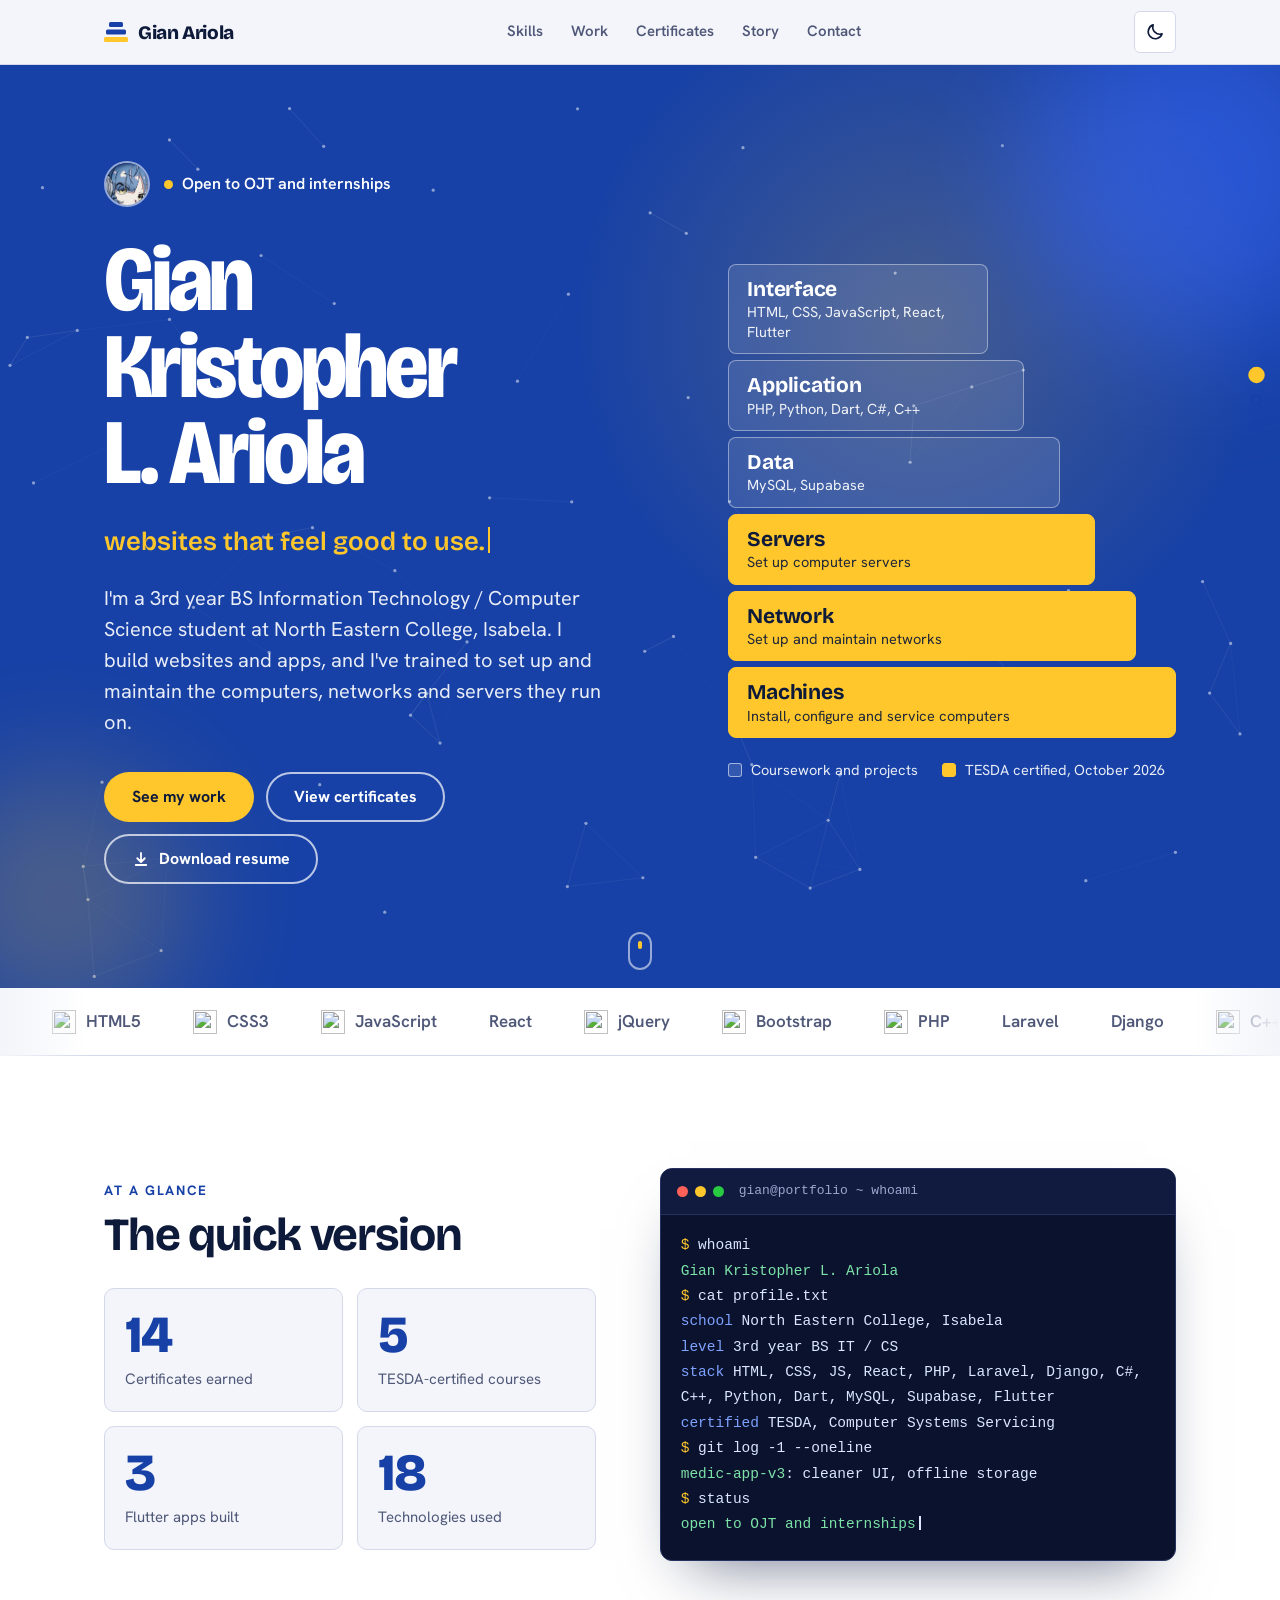
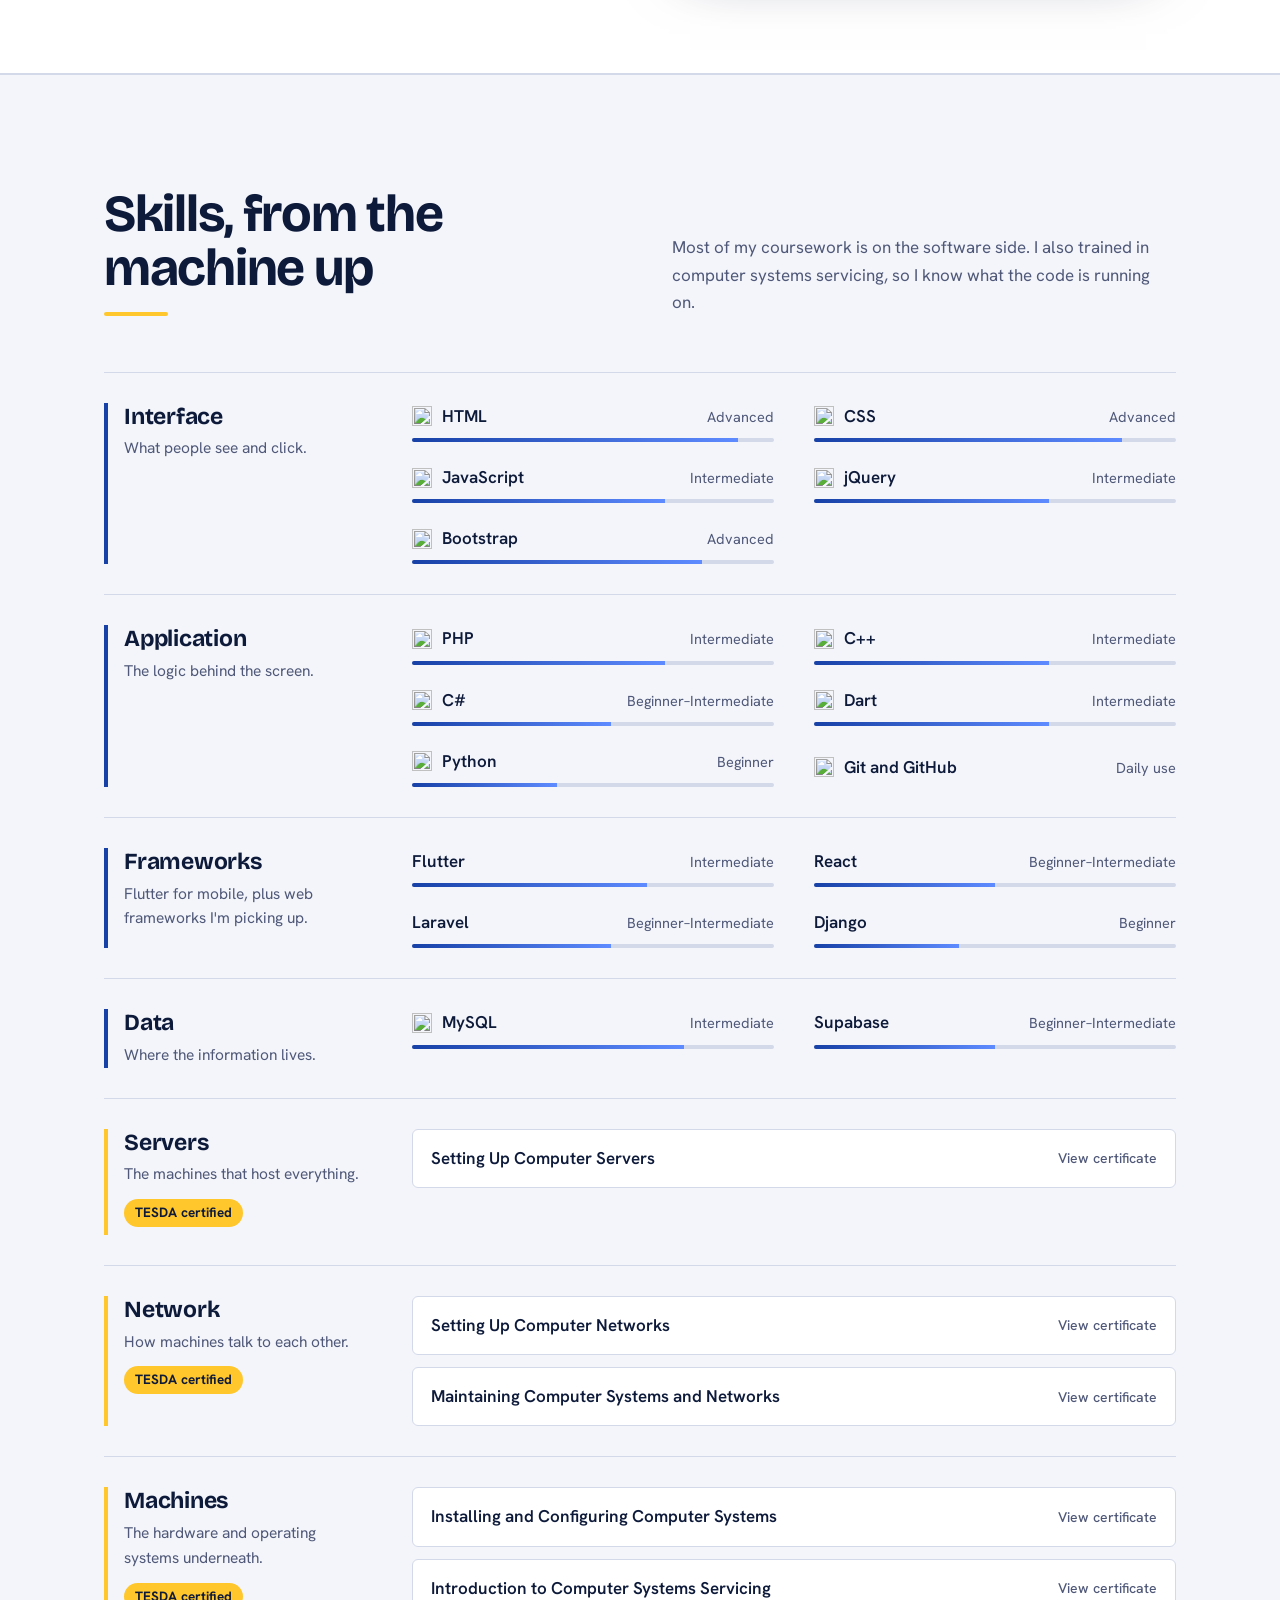
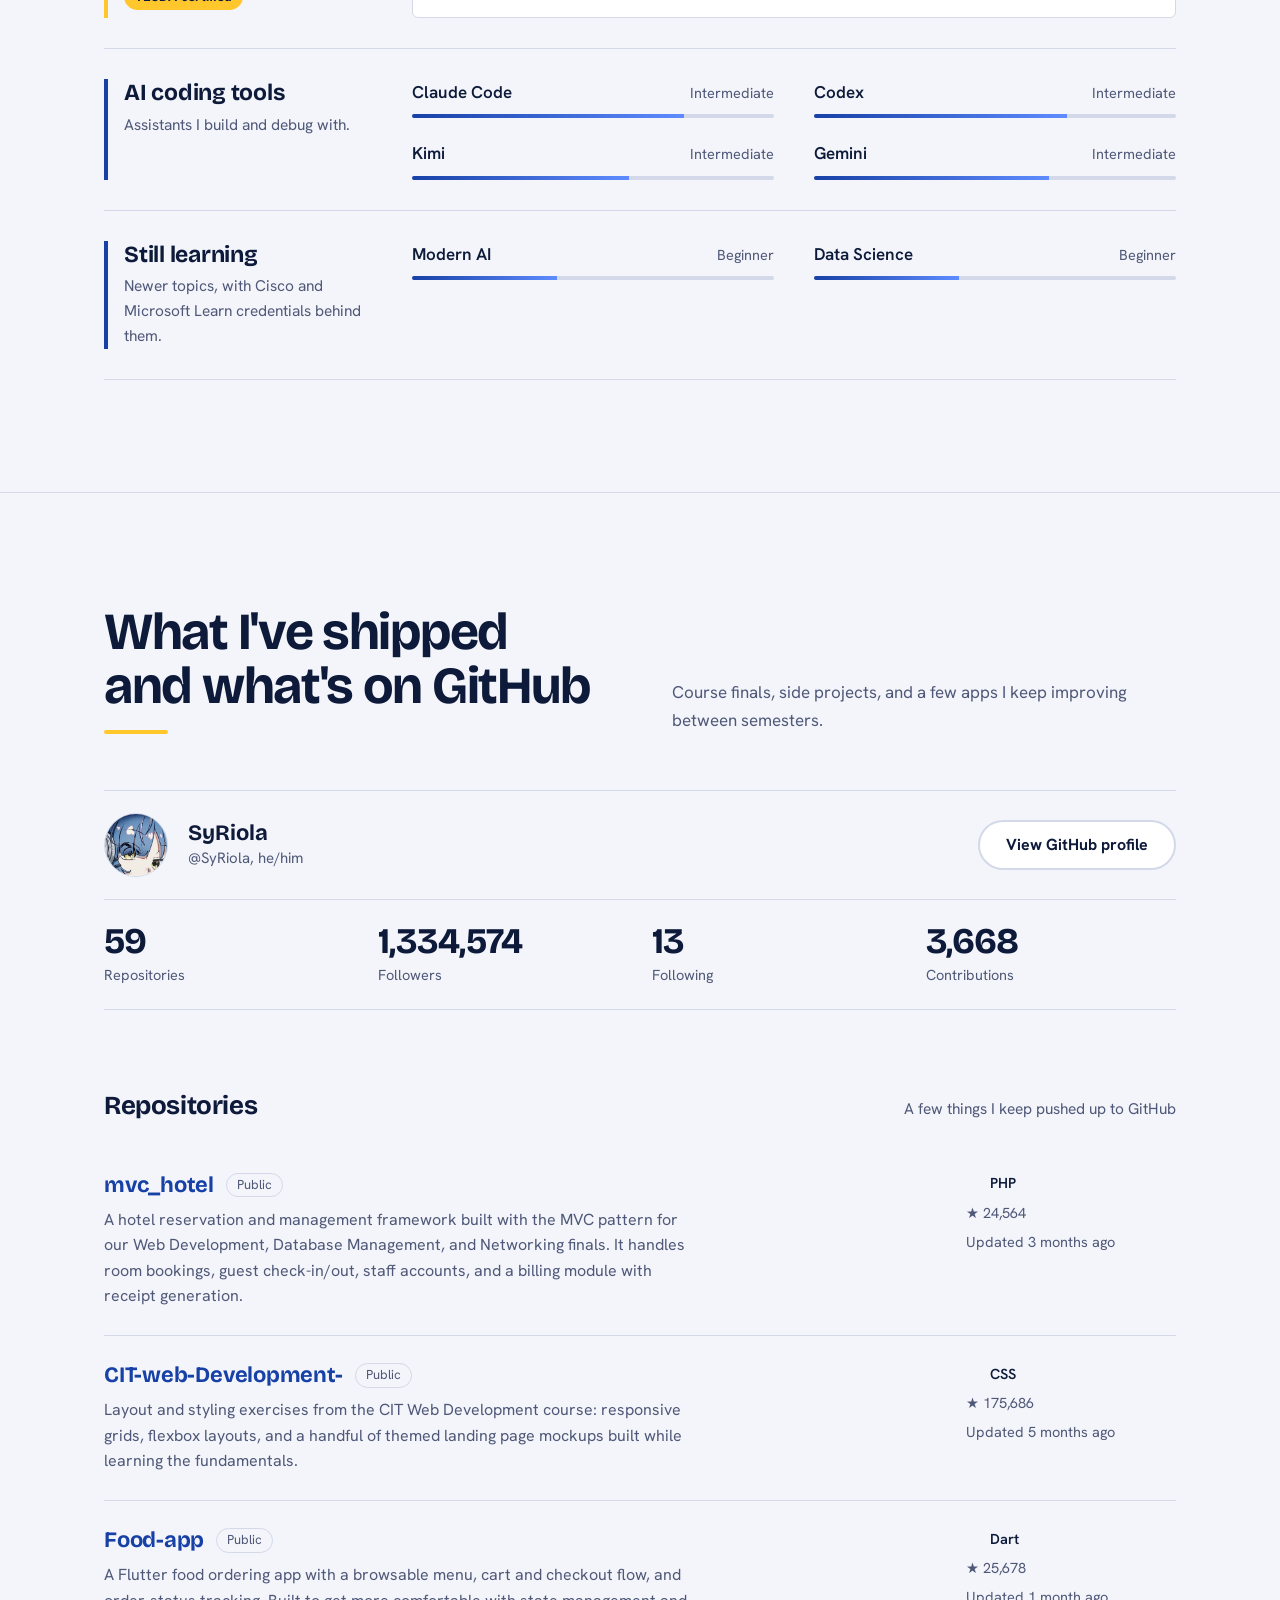
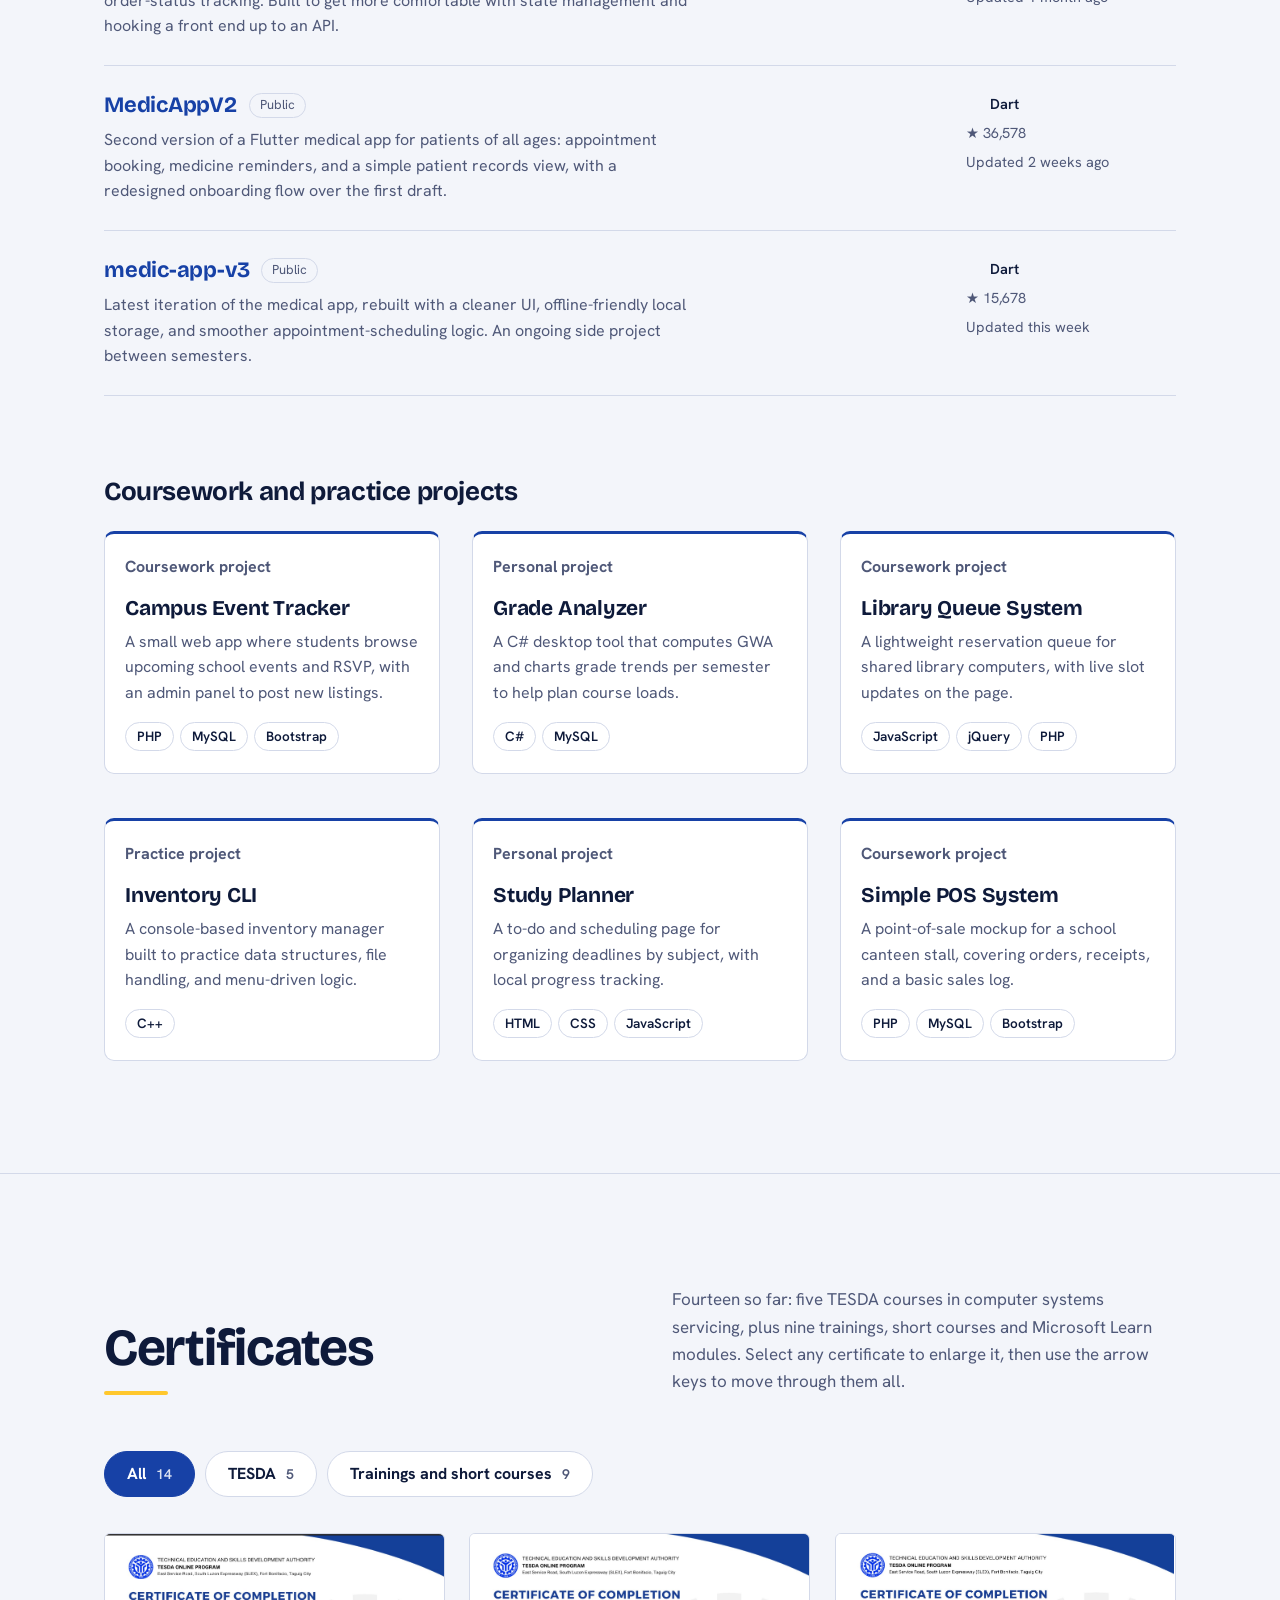
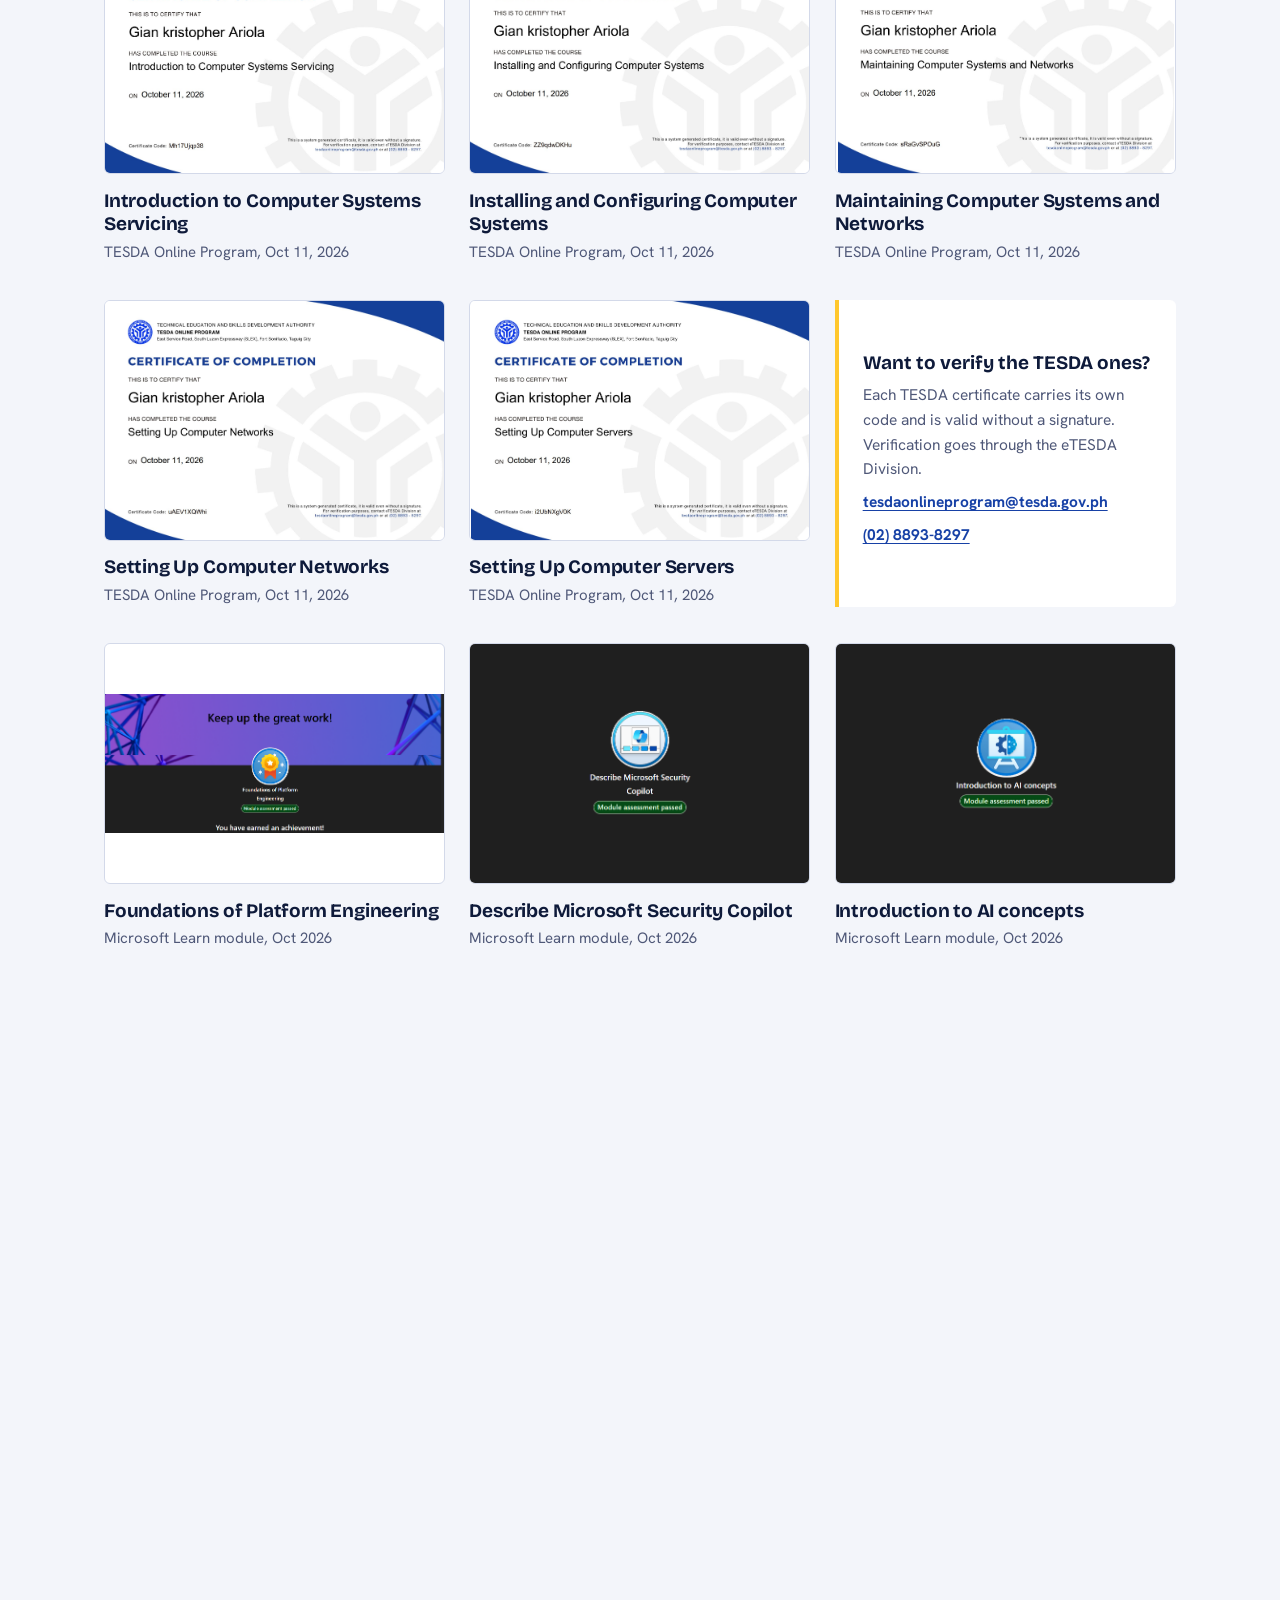
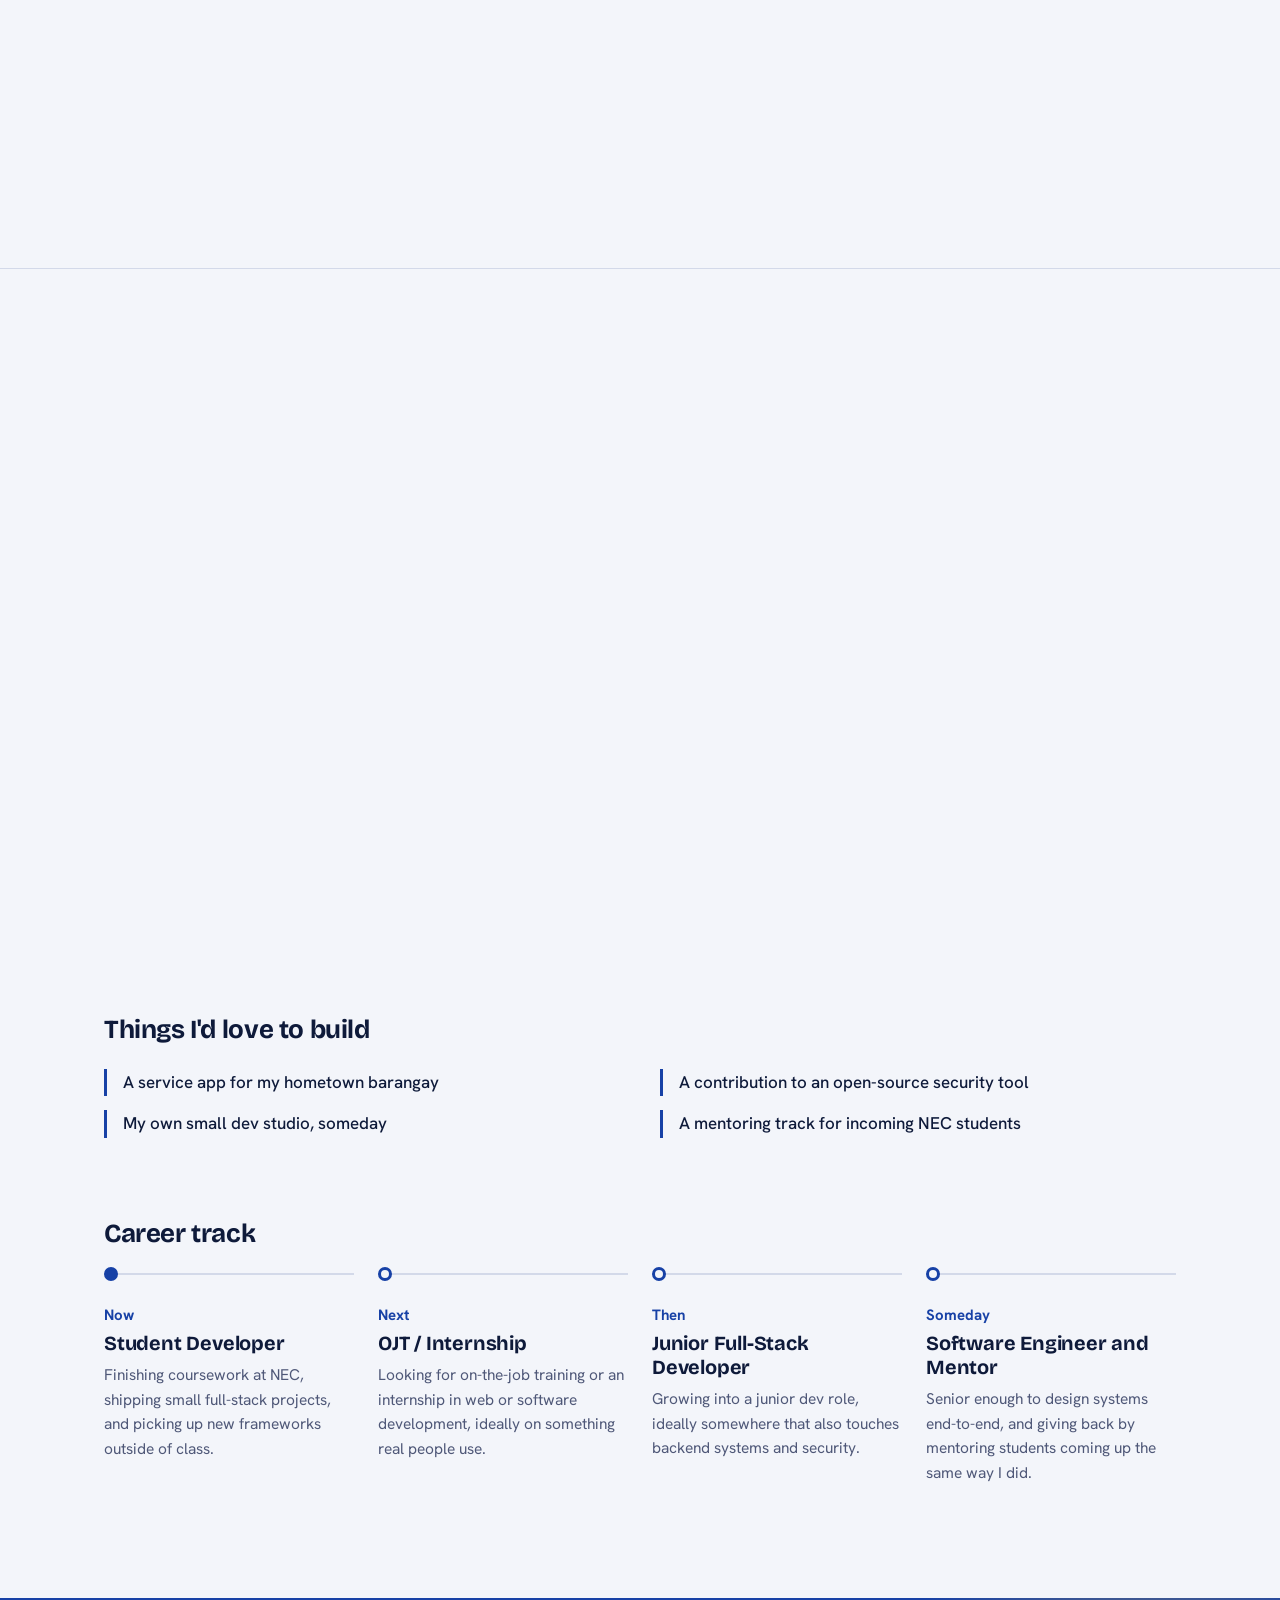
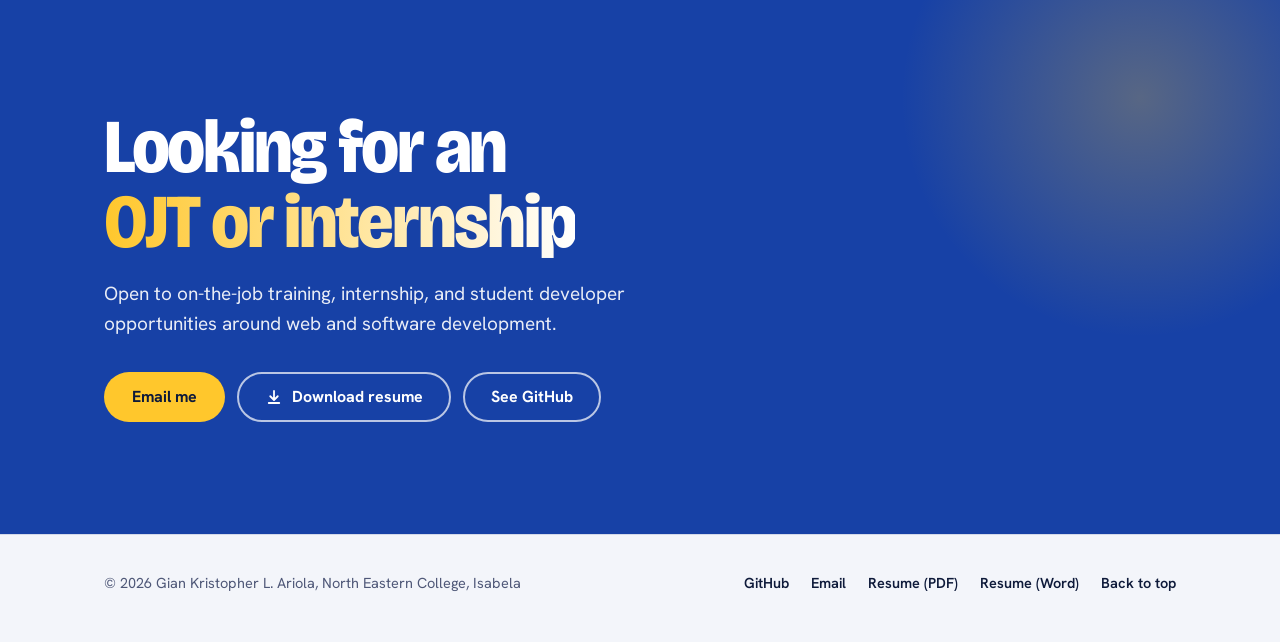
==== index.html @ 5e208126 "Add files via upload" ====
<!DOCTYPE html>
<html lang="en">
<head>
<meta charset="UTF-8">
<meta name="viewport" content="width=device-width, initial-scale=1, viewport-fit=cover">
<title>Gian Kristopher Ariola | Web and software developer</title>
<meta name="description" content="Gian Kristopher Ariola, 3rd year BS Information Technology / Computer Science student at North Eastern College, Isabela. Web and software projects, plus TESDA-certified computer systems servicing.">
<meta name="theme-color" content="#1741A6">
<script>
  document.documentElement.classList.add('js');
  /* set the theme before first paint so there is no flash */
  (function(){
    try{
      var t = localStorage.getItem('portfolio-theme');
      if(!t){ t = (window.matchMedia && window.matchMedia('(prefers-color-scheme: dark)').matches) ? 'dark' : 'light'; }
      document.documentElement.setAttribute('data-theme', t);
    }catch(e){}
  })();
</script>
<link rel="preconnect" href="https://fonts.googleapis.com">
<link rel="preconnect" href="https://fonts.gstatic.com" crossorigin>
<link href="https://fonts.googleapis.com/css2?family=Bricolage+Grotesque:opsz,wdth,wght@12..96,75..100,400..800&family=Hanken+Grotesk:wght@400;500;600;700&display=swap" rel="stylesheet">
<link rel="stylesheet" href="style.css">
</head>
<body id="top">
<button class="totop" id="toTop" type="button" aria-label="Back to top"><svg viewBox="0 0 24 24" aria-hidden="true"><path d="M12 19V5M5 12l7-7 7 7"/></svg></button>
<nav class="dots" id="dots" aria-label="Sections"></nav>
<a class="skip" href="#main">Skip to content</a>
<div class="progress" id="progress" aria-hidden="true"></div>

<header class="site-header">
  <div class="wrap header-row">
    <a class="brand" href="#top" aria-label="Gian Ariola, back to top">
      <svg viewBox="0 0 24 20" aria-hidden="true">
        <rect x="5" y="0" width="14" height="5" rx="1.5" fill="var(--accent)"/>
        <rect x="2" y="7.5" width="20" height="5" rx="1.5" fill="var(--accent)"/>
        <rect x="0" y="15" width="24" height="5" rx="1.5" fill="var(--signal)"/>
      </svg>
      Gian Ariola
    </a>
    <nav class="nav" id="nav" aria-label="Main">
      <a href="#skills">Skills</a>
      <a href="#work">Work</a>
      <a href="#certs">Certificates</a>
      <a href="#story">Story</a>
      <a href="#contact">Contact</a>
    </nav>
    <div class="header-tools">
      <button class="icon-btn" id="themeBtn" type="button" aria-label="Switch to dark mode">
        <svg class="icon-sun" viewBox="0 0 24 24" aria-hidden="true"><circle cx="12" cy="12" r="4"/><path d="M12 2v2M12 20v2M4.9 4.9l1.4 1.4M17.7 17.7l1.4 1.4M2 12h2M20 12h2M4.9 19.1l1.4-1.4M17.7 6.3l1.4-1.4"/></svg>
        <svg class="icon-moon" viewBox="0 0 24 24" aria-hidden="true"><path d="M20.5 14.2A8.5 8.5 0 0 1 9.8 3.5a8.5 8.5 0 1 0 10.7 10.7z"/></svg>
      </button>
      <button class="icon-btn nav-toggle" id="navToggle" type="button" aria-label="Open menu" aria-expanded="false" aria-controls="nav">
        <span class="bars" aria-hidden="true"><span></span><span></span><span></span></span>
      </button>
    </div>
  </div>
</header>

<main id="main">

  <!-- ============ HERO ============ -->
  <section class="hero" id="hero">
    <div class="hero-glow" aria-hidden="true"></div>
    <canvas class="hero-fx" id="fx" aria-hidden="true"></canvas>
    <span class="orb o1" aria-hidden="true"></span><span class="orb o2" aria-hidden="true"></span>
    <div class="wrap hero-grid">
      <div>
        <p class="status rise-in" style="--d:0ms">
          <img src="assets/avatar.jpg" alt="Gian's GitHub avatar" width="46" height="46">
          <span class="status-text">Open to OJT and internships</span>
        </p>
        <h1><span class="line" style="--n:0"><span>Gian</span></span> <span class="line" style="--n:1"><span>Kristopher</span></span> <span class="line" style="--n:2"><span>L. Ariola</span></span></h1>
        <p class="role rise-in" style="--d:520ms" aria-label="I build web apps, mobile apps and systems"><span id="typed"></span><i class="caret"></i></p>
        <p class="lede rise-in" style="--d:620ms">I'm a 3rd year BS Information Technology / Computer Science student at North Eastern College, Isabela. I build websites and apps, and I've trained to set up and maintain the computers, networks and servers they run on.</p>
        <div class="cta-row rise-in" style="--d:760ms">
          <a class="btn btn-signal" href="#work">See my work</a>
          <a class="btn btn-line" href="#certs">View certificates</a>
          <a class="btn btn-line btn-dl" href="assets/Gian_Ariola_Resume.pdf" download="Gian_Ariola_Resume.pdf"><svg viewBox="0 0 24 24" aria-hidden="true"><path d="M12 4v11M7 11l5 5 5-5M5 20h14"/></svg>Download resume</a>
        </div>
      </div>

      <figure class="stack">
        <ol class="stack-list" aria-label="My skills, from the interface down to the hardware">
          <li class="layer" style="--w:58%; --i:5"><a class="layer-link" href="#l-interface"><b>Interface</b><span>HTML, CSS, JavaScript, React, Flutter</span></a></li>
          <li class="layer" style="--w:66%; --i:4"><a class="layer-link" href="#l-application"><b>Application</b><span>PHP, Python, Dart, C#, C++</span></a></li>
          <li class="layer" style="--w:74%; --i:3"><a class="layer-link" href="#l-data"><b>Data</b><span>MySQL, Supabase</span></a></li>
          <li class="layer is-certified" style="--w:82%; --i:2"><a class="layer-link" href="#l-servers"><b>Servers</b><span>Set up computer servers</span></a></li>
          <li class="layer is-certified" style="--w:91%; --i:1"><a class="layer-link" href="#l-network"><b>Network</b><span>Set up and maintain networks</span></a></li>
          <li class="layer is-certified" style="--w:100%; --i:0"><a class="layer-link" href="#l-machines"><b>Machines</b><span>Install, configure and service computers</span></a></li>
        </ol>
        <figcaption class="legend">
          <span><i></i>Coursework and projects</span>
          <span><i class="cert"></i>TESDA certified, October 2026</span>
        </figcaption>
      </figure>
    </div>
    <span class="scroll-cue" aria-hidden="true"></span>
  </section>


  <div class="ticker" aria-hidden="true">
    <div class="ticker-track" id="tickerTrack">
        <span class="ticker-item"><img src="https://cdn.jsdelivr.net/gh/devicons/devicon/icons/html5/html5-original.svg" alt="">HTML5</span>
        <span class="ticker-item"><img src="https://cdn.jsdelivr.net/gh/devicons/devicon/icons/css3/css3-original.svg" alt="">CSS3</span>
        <span class="ticker-item"><img src="https://cdn.jsdelivr.net/gh/devicons/devicon/icons/javascript/javascript-original.svg" alt="">JavaScript</span>
        <span class="ticker-item"><img src="https://cdn.jsdelivr.net/gh/devicons/devicon/icons/react/react-original.svg" alt="" onerror="this.style.display='none'">React</span>
        <span class="ticker-item"><img src="https://cdn.jsdelivr.net/gh/devicons/devicon/icons/jquery/jquery-original.svg" alt="">jQuery</span>
        <span class="ticker-item"><img src="https://cdn.jsdelivr.net/gh/devicons/devicon/icons/bootstrap/bootstrap-original.svg" alt="">Bootstrap</span>
        <span class="ticker-item"><img src="https://cdn.jsdelivr.net/gh/devicons/devicon/icons/php/php-original.svg" alt="">PHP</span>
        <span class="ticker-item"><img src="https://cdn.jsdelivr.net/gh/devicons/devicon/icons/laravel/laravel-original.svg" alt="" onerror="this.style.display='none'">Laravel</span>
        <span class="ticker-item"><img src="https://cdn.jsdelivr.net/gh/devicons/devicon/icons/django/django-plain.svg" alt="" onerror="this.style.display='none'">Django</span>
        <span class="ticker-item"><img src="https://cdn.jsdelivr.net/gh/devicons/devicon/icons/cplusplus/cplusplus-original.svg" alt="">C++</span>
        <span class="ticker-item"><img src="https://cdn.jsdelivr.net/gh/devicons/devicon/icons/csharp/csharp-original.svg" alt="">C#</span>
        <span class="ticker-item"><img src="https://cdn.jsdelivr.net/gh/devicons/devicon/icons/mysql/mysql-original.svg" alt="">MySQL</span>
        <span class="ticker-item"><img src="https://cdn.jsdelivr.net/gh/devicons/devicon/icons/dart/dart-original.svg" alt="">Dart</span>
        <span class="ticker-item"><img src="https://cdn.jsdelivr.net/gh/devicons/devicon/icons/python/python-original.svg" alt="">Python</span>
        <span class="ticker-item"><img src="https://cdn.jsdelivr.net/gh/devicons/devicon/icons/flutter/flutter-original.svg" alt="">Flutter</span>
        <span class="ticker-item"><img src="https://cdn.jsdelivr.net/gh/devicons/devicon/icons/supabase/supabase-original.svg" alt="">Supabase</span>
        <span class="ticker-item"><img src="https://cdn.jsdelivr.net/gh/devicons/devicon/icons/git/git-original.svg" alt="">Git</span>
        <span class="ticker-item"><img src="https://cdn.jsdelivr.net/gh/devicons/devicon/icons/github/github-original.svg" alt="">GitHub</span>
    </div>
  </div>

  <!-- ============ AT A GLANCE ============ -->
  <section class="section glance" id="glance">
    <div class="wrap glance-grid">
      <div class="fx-rise">
        <span class="eyebrow">At a glance</span>
        <h2>The quick version</h2>
        <dl class="g-stats">
          <div><dd data-n="14">0</dd><dt>Certificates earned</dt></div>
          <div><dd data-n="5">0</dd><dt>TESDA-certified courses</dt></div>
          <div><dd data-n="3">0</dd><dt>Flutter apps built</dt></div>
          <div><dd data-n="18">0</dd><dt>Technologies used</dt></div>
        </dl>
      </div>
      <div class="term fx-rise" id="term" role="img" aria-label="Terminal summary: Gian Kristopher L. Ariola, 3rd year IT/CS student at North Eastern College, Isabela, open to OJT, currently building medic-app-v3 in Flutter. Works with React, Laravel, Django and AI coding tools.">
        <div class="term-bar"><i></i><i></i><i></i><span>gian@portfolio ~ whoami</span></div>
        <div class="term-body" aria-hidden="true">
          <span class="tl" style="--t:0"><span class="p">$</span> whoami</span>
          <span class="tl" style="--t:1"><span class="v">Gian Kristopher L. Ariola</span></span>
          <span class="tl" style="--t:2"><span class="p">$</span> cat profile.txt</span>
          <span class="tl" style="--t:3"><span class="k">school</span>   North Eastern College, Isabela</span>
          <span class="tl" style="--t:4"><span class="k">level</span>    3rd year BS IT / CS</span>
          <span class="tl" style="--t:5"><span class="k">stack</span>    HTML, CSS, JS, React, PHP, Laravel, Django, C#, C++, Python, Dart, MySQL, Supabase, Flutter</span>
          <span class="tl" style="--t:6"><span class="k">certified</span> TESDA, Computer Systems Servicing</span>
          <span class="tl" style="--t:7"><span class="p">$</span> git log -1 --oneline</span>
          <span class="tl" style="--t:8"><span class="v">medic-app-v3</span>: cleaner UI, offline storage</span>
          <span class="tl" style="--t:9"><span class="p">$</span> status</span>
          <span class="tl" style="--t:10"><span class="v">open to OJT and internships</span><i class="caret"></i></span>
        </div>
      </div>
    </div>
  </section>

  <!-- ============ SKILLS ============ -->
  <section id="skills" class="section">
    <div class="wrap">
      <div class="section-head">
        <h2>Skills, from the machine up</h2>
        <p>Most of my coursework is on the software side. I also trained in computer systems servicing, so I know what the code is running on.</p>
      </div>

      <div class="layers">
        <div class="layer-row" id="l-interface">
          <div class="layer-head">
            <h3>Interface</h3>
            <p>What people see and click.</p>
          </div>
          <ul class="skill-list">
            <li class="skill"><span class="skill-name"><img src="https://cdn.jsdelivr.net/gh/devicons/devicon/icons/html5/html5-original.svg" alt="">HTML</span><span class="skill-level">Advanced</span><span class="meter" style="--lvl:90%"></span></li>
            <li class="skill"><span class="skill-name"><img src="https://cdn.jsdelivr.net/gh/devicons/devicon/icons/css3/css3-original.svg" alt="">CSS</span><span class="skill-level">Advanced</span><span class="meter" style="--lvl:85%"></span></li>
            <li class="skill"><span class="skill-name"><img src="https://cdn.jsdelivr.net/gh/devicons/devicon/icons/javascript/javascript-original.svg" alt="">JavaScript</span><span class="skill-level">Intermediate</span><span class="meter" style="--lvl:70%"></span></li>
            <li class="skill"><span class="skill-name"><img src="https://cdn.jsdelivr.net/gh/devicons/devicon/icons/jquery/jquery-original.svg" alt="">jQuery</span><span class="skill-level">Intermediate</span><span class="meter" style="--lvl:65%"></span></li>
            <li class="skill"><span class="skill-name"><img src="https://cdn.jsdelivr.net/gh/devicons/devicon/icons/bootstrap/bootstrap-original.svg" alt="">Bootstrap</span><span class="skill-level">Advanced</span><span class="meter" style="--lvl:80%"></span></li>
          </ul>
        </div>

        <div class="layer-row" id="l-application">
          <div class="layer-head">
            <h3>Application</h3>
            <p>The logic behind the screen.</p>
          </div>
          <ul class="skill-list">
            <li class="skill"><span class="skill-name"><img src="https://cdn.jsdelivr.net/gh/devicons/devicon/icons/php/php-original.svg" alt="">PHP</span><span class="skill-level">Intermediate</span><span class="meter" style="--lvl:70%"></span></li>
            <li class="skill"><span class="skill-name"><img src="https://cdn.jsdelivr.net/gh/devicons/devicon/icons/cplusplus/cplusplus-original.svg" alt="">C++</span><span class="skill-level">Intermediate</span><span class="meter" style="--lvl:65%"></span></li>
            <li class="skill"><span class="skill-name"><img src="https://cdn.jsdelivr.net/gh/devicons/devicon/icons/csharp/csharp-original.svg" alt="">C#</span><span class="skill-level">Beginner–Intermediate</span><span class="meter" style="--lvl:55%"></span></li>
            <li class="skill"><span class="skill-name"><img src="https://cdn.jsdelivr.net/gh/devicons/devicon/icons/dart/dart-original.svg" alt="">Dart</span><span class="skill-level">Intermediate</span><span class="meter" style="--lvl:65%"></span></li>
            <li class="skill"><span class="skill-name"><img src="https://cdn.jsdelivr.net/gh/devicons/devicon/icons/python/python-original.svg" alt="">Python</span><span class="skill-level">Beginner</span><span class="meter" style="--lvl:40%"></span></li>
            <li class="skill"><span class="skill-name"><img src="https://cdn.jsdelivr.net/gh/devicons/devicon/icons/git/git-original.svg" alt="">Git and GitHub</span><span class="skill-level">Daily use</span></li>
          </ul>
        </div>

        <div class="layer-row" id="l-frameworks">
          <div class="layer-head">
            <h3>Frameworks</h3>
            <p>Flutter for mobile, plus web frameworks I'm picking up.</p>
          </div>
          <ul class="skill-list">
            <li class="skill"><span class="skill-name"><img src="https://cdn.jsdelivr.net/gh/devicons/devicon/icons/flutter/flutter-original.svg" alt="" onerror="this.style.display='none'">Flutter</span><span class="skill-level">Intermediate</span><span class="meter" style="--lvl:65%"></span></li>
            <li class="skill"><span class="skill-name"><img src="https://cdn.jsdelivr.net/gh/devicons/devicon/icons/react/react-original.svg" alt="" onerror="this.style.display='none'">React</span><span class="skill-level">Beginner–Intermediate</span><span class="meter" style="--lvl:50%"></span></li>
            <li class="skill"><span class="skill-name"><img src="https://cdn.jsdelivr.net/gh/devicons/devicon/icons/laravel/laravel-original.svg" alt="" onerror="this.style.display='none'">Laravel</span><span class="skill-level">Beginner–Intermediate</span><span class="meter" style="--lvl:55%"></span></li>
            <li class="skill"><span class="skill-name"><img src="https://cdn.jsdelivr.net/gh/devicons/devicon/icons/django/django-plain.svg" alt="" onerror="this.style.display='none'">Django</span><span class="skill-level">Beginner</span><span class="meter" style="--lvl:40%"></span></li>
          </ul>
        </div>

        <div class="layer-row" id="l-data">
          <div class="layer-head">
            <h3>Data</h3>
            <p>Where the information lives.</p>
          </div>
          <ul class="skill-list">
            <li class="skill"><span class="skill-name"><img src="https://cdn.jsdelivr.net/gh/devicons/devicon/icons/mysql/mysql-original.svg" alt="">MySQL</span><span class="skill-level">Intermediate</span><span class="meter" style="--lvl:75%"></span></li>
            <li class="skill"><span class="skill-name"><img src="https://cdn.jsdelivr.net/gh/devicons/devicon/icons/supabase/supabase-original.svg" alt="" onerror="this.style.display='none'">Supabase</span><span class="skill-level">Beginner–Intermediate</span><span class="meter" style="--lvl:50%"></span></li>
          </ul>
        </div>

        <div class="layer-row is-certified" id="l-servers">
          <div class="layer-head">
            <h3>Servers</h3>
            <p>The machines that host everything.</p>
            <span class="badge">TESDA certified</span>
          </div>
          <ul class="module-list">
            <li><a href="#cert-servers">Setting Up Computer Servers <small>View certificate</small></a></li>
          </ul>
        </div>

        <div class="layer-row is-certified" id="l-network">
          <div class="layer-head">
            <h3>Network</h3>
            <p>How machines talk to each other.</p>
            <span class="badge">TESDA certified</span>
          </div>
          <ul class="module-list">
            <li><a href="#cert-networks">Setting Up Computer Networks <small>View certificate</small></a></li>
            <li><a href="#cert-maintaining">Maintaining Computer Systems and Networks <small>View certificate</small></a></li>
          </ul>
        </div>

        <div class="layer-row is-certified" id="l-machines">
          <div class="layer-head">
            <h3>Machines</h3>
            <p>The hardware and operating systems underneath.</p>
            <span class="badge">TESDA certified</span>
          </div>
          <ul class="module-list">
            <li><a href="#cert-installing">Installing and Configuring Computer Systems <small>View certificate</small></a></li>
            <li><a href="#cert-intro">Introduction to Computer Systems Servicing <small>View certificate</small></a></li>
          </ul>
        </div>

        <div class="layer-row" id="l-ai">
          <div class="layer-head">
            <h3>AI coding tools</h3>
            <p>Assistants I build and debug with.</p>
          </div>
          <ul class="skill-list">
            <li class="skill"><span class="skill-name">Claude Code</span><span class="skill-level">Intermediate</span><span class="meter" style="--lvl:75%"></span></li>
            <li class="skill"><span class="skill-name">Codex</span><span class="skill-level">Intermediate</span><span class="meter" style="--lvl:70%"></span></li>
            <li class="skill"><span class="skill-name">Kimi</span><span class="skill-level">Intermediate</span><span class="meter" style="--lvl:60%"></span></li>
            <li class="skill"><span class="skill-name">Gemini</span><span class="skill-level">Intermediate</span><span class="meter" style="--lvl:65%"></span></li>
          </ul>
        </div>

        <div class="layer-row" id="l-learning">
          <div class="layer-head">
            <h3>Still learning</h3>
            <p>Newer topics, with Cisco and Microsoft Learn credentials behind them.</p>
          </div>
          <ul class="skill-list">
            <li class="skill"><span class="skill-name">Modern AI</span><span class="skill-level">Beginner</span><span class="meter" style="--lvl:40%"></span></li>
            <li class="skill"><span class="skill-name">Data Science</span><span class="skill-level">Beginner</span><span class="meter" style="--lvl:40%"></span></li>
          </ul>
        </div>
      </div>
    </div>
  </section>

  <!-- ============ WORK ============ -->
  <section id="work" class="section">
    <div class="wrap">
      <div class="section-head">
        <h2>What I've shipped and what's on GitHub</h2>
        <p>Course finals, side projects, and a few apps I keep improving between semesters.</p>
      </div>

      <div class="gh">
        <img src="assets/avatar.jpg" alt="GitHub avatar for SyRiola" width="64" height="64">
        <div>
          <div class="gh-name">SyRiola</div>
          <div class="gh-handle">@SyRiola, he/him</div>
        </div>
        <a class="btn btn-outline" href="https://github.com/SyRiola" target="_blank" rel="noopener">View GitHub profile</a>
      </div>
      <dl class="gh-stats">
        <div><dt>Repositories</dt><dd data-count="59">59</dd></div>
        <div><dt>Followers</dt><dd data-count="1334574">1,334,574</dd></div>
        <div><dt>Following</dt><dd data-count="13">13</dd></div>
        <div><dt>Contributions</dt><dd data-count="3668">3,668</dd></div>
      </dl>

      <div class="subhead spaced">
        <h3>Repositories</h3>
        <p>A few things I keep pushed up to GitHub</p>
      </div>
      <div class="repo-list">
        <a class="repo" href="https://github.com/SyRiola/mvc_hotel" target="_blank" rel="noopener">
          <div>
            <div class="repo-title"><span class="repo-name">mvc_hotel</span><span class="repo-vis">Public</span></div>
            <p class="repo-desc">A hotel reservation and management framework built with the MVC pattern for our Web Development, Database Management, and Networking finals. It handles room bookings, guest check-in/out, staff accounts, and a billing module with receipt generation.</p>
          </div>
          <div class="repo-meta">
            <span class="repo-lang"><img src="https://cdn.jsdelivr.net/gh/devicons/devicon/icons/php/php-original.svg" alt="">PHP</span>
            <span>★ 24,564</span>
            <span>Updated 3 months ago</span>
          </div>
        </a>
        <a class="repo" href="https://github.com/SyRiola/CIT-web-Development-" target="_blank" rel="noopener">
          <div>
            <div class="repo-title"><span class="repo-name">CIT-web-Development-</span><span class="repo-vis">Public</span></div>
            <p class="repo-desc">Layout and styling exercises from the CIT Web Development course: responsive grids, flexbox layouts, and a handful of themed landing page mockups built while learning the fundamentals.</p>
          </div>
          <div class="repo-meta">
            <span class="repo-lang"><img src="https://cdn.jsdelivr.net/gh/devicons/devicon/icons/css3/css3-original.svg" alt="">CSS</span>
            <span>★ 175,686</span>
            <span>Updated 5 months ago</span>
          </div>
        </a>
        <a class="repo" href="https://github.com/SyRiola/Food-app" target="_blank" rel="noopener">
          <div>
            <div class="repo-title"><span class="repo-name">Food-app</span><span class="repo-vis">Public</span></div>
            <p class="repo-desc">A Flutter food ordering app with a browsable menu, cart and checkout flow, and order-status tracking. Built to get more comfortable with state management and hooking a front end up to an API.</p>
          </div>
          <div class="repo-meta">
            <span class="repo-lang"><img src="https://cdn.jsdelivr.net/gh/devicons/devicon/icons/dart/dart-original.svg" alt="">Dart</span>
            <span>★ 25,678</span>
            <span>Updated 1 month ago</span>
          </div>
        </a>
        <a class="repo" href="https://github.com/SyRiola/MedicAppV2" target="_blank" rel="noopener">
          <div>
            <div class="repo-title"><span class="repo-name">MedicAppV2</span><span class="repo-vis">Public</span></div>
            <p class="repo-desc">Second version of a Flutter medical app for patients of all ages: appointment booking, medicine reminders, and a simple patient records view, with a redesigned onboarding flow over the first draft.</p>
          </div>
          <div class="repo-meta">
            <span class="repo-lang"><img src="https://cdn.jsdelivr.net/gh/devicons/devicon/icons/dart/dart-original.svg" alt="">Dart</span>
            <span>★ 36,578</span>
            <span>Updated 2 weeks ago</span>
          </div>
        </a>
        <a class="repo" href="https://github.com/SyRiola/medic-app-v3" target="_blank" rel="noopener">
          <div>
            <div class="repo-title"><span class="repo-name">medic-app-v3</span><span class="repo-vis">Public</span></div>
            <p class="repo-desc">Latest iteration of the medical app, rebuilt with a cleaner UI, offline-friendly local storage, and smoother appointment-scheduling logic. An ongoing side project between semesters.</p>
          </div>
          <div class="repo-meta">
            <span class="repo-lang"><img src="https://cdn.jsdelivr.net/gh/devicons/devicon/icons/dart/dart-original.svg" alt="">Dart</span>
            <span>★ 15,678</span>
            <span>Updated this week</span>
          </div>
        </a>
      </div>

      <div class="subhead spaced">
        <h3>Coursework and practice projects</h3>
      </div>
      <!-- TODO: these six are still sample placeholders. Swap in your real projects. -->
      <div class="project-grid">
        <article class="project">
          <p class="project-kind">Coursework project</p>
          <h4>Campus Event Tracker</h4>
          <p>A small web app where students browse upcoming school events and RSVP, with an admin panel to post new listings.</p>
          <div class="chips"><span class="chip">PHP</span><span class="chip">MySQL</span><span class="chip">Bootstrap</span></div>
        </article>
        <article class="project">
          <p class="project-kind">Personal project</p>
          <h4>Grade Analyzer</h4>
          <p>A C# desktop tool that computes GWA and charts grade trends per semester to help plan course loads.</p>
          <div class="chips"><span class="chip">C#</span><span class="chip">MySQL</span></div>
        </article>
        <article class="project">
          <p class="project-kind">Coursework project</p>
          <h4>Library Queue System</h4>
          <p>A lightweight reservation queue for shared library computers, with live slot updates on the page.</p>
          <div class="chips"><span class="chip">JavaScript</span><span class="chip">jQuery</span><span class="chip">PHP</span></div>
        </article>
        <article class="project">
          <p class="project-kind">Practice project</p>
          <h4>Inventory CLI</h4>
          <p>A console-based inventory manager built to practice data structures, file handling, and menu-driven logic.</p>
          <div class="chips"><span class="chip">C++</span></div>
        </article>
        <article class="project">
          <p class="project-kind">Personal project</p>
          <h4>Study Planner</h4>
          <p>A to-do and scheduling page for organizing deadlines by subject, with local progress tracking.</p>
          <div class="chips"><span class="chip">HTML</span><span class="chip">CSS</span><span class="chip">JavaScript</span></div>
        </article>
        <article class="project">
          <p class="project-kind">Coursework project</p>
          <h4>Simple POS System</h4>
          <p>A point-of-sale mockup for a school canteen stall, covering orders, receipts, and a basic sales log.</p>
          <div class="chips"><span class="chip">PHP</span><span class="chip">MySQL</span><span class="chip">Bootstrap</span></div>
        </article>
      </div>
    </div>
  </section>

  <!-- ============ CERTIFICATES ============ -->
  <section id="certs" class="section">
    <div class="wrap">
      <div class="section-head">
        <h2>Certificates</h2>
        <p>Fourteen so far: five TESDA courses in computer systems servicing, plus nine trainings, short courses and Microsoft Learn modules. Select any certificate to enlarge it, then use the arrow keys to move through them all.</p>
      </div>

      <div class="filters" role="group" aria-label="Filter certificates">
        <button class="filter" type="button" data-filter="all" aria-pressed="true">All <span>14</span></button>
        <button class="filter" type="button" data-filter="tesda" aria-pressed="false">TESDA <span>5</span></button>
        <button class="filter" type="button" data-filter="training" aria-pressed="false">Trainings and short courses <span>9</span></button>
      </div>

      <ul class="cert-grid" id="certGrid">
        <li class="cert-card" id="cert-intro" data-group="tesda">
          <button class="cert-thumb" type="button" data-full="certificates/tesda-intro-computer-systems-servicing.jpg" data-title="Introduction to Computer Systems Servicing" data-meta="TESDA Online Program, Oct 11, 2026" aria-label="Enlarge certificate: Introduction to Computer Systems Servicing">
            <img src="certificates/tesda-intro-computer-systems-servicing.jpg" alt="Certificate: Introduction to Computer Systems Servicing" width="1677" height="1186" loading="lazy"><span class="glare" aria-hidden="true"></span>
          </button>
          <h4>Introduction to Computer Systems Servicing</h4>
          <p>TESDA Online Program, <time datetime="2026-10-11">Oct 11, 2026</time></p>
        </li>
        <li class="cert-card" id="cert-installing" data-group="tesda">
          <button class="cert-thumb" type="button" data-full="certificates/tesda-installing-configuring-computer-systems.jpg" data-title="Installing and Configuring Computer Systems" data-meta="TESDA Online Program, Oct 11, 2026" aria-label="Enlarge certificate: Installing and Configuring Computer Systems">
            <img src="certificates/tesda-installing-configuring-computer-systems.jpg" alt="Certificate: Installing and Configuring Computer Systems" width="1680" height="1183" loading="lazy"><span class="glare" aria-hidden="true"></span>
          </button>
          <h4>Installing and Configuring Computer Systems</h4>
          <p>TESDA Online Program, <time datetime="2026-10-11">Oct 11, 2026</time></p>
        </li>
        <li class="cert-card" id="cert-maintaining" data-group="tesda">
          <button class="cert-thumb" type="button" data-full="certificates/tesda-maintaining-computer-systems-networks.jpg" data-title="Maintaining Computer Systems and Networks" data-meta="TESDA Online Program, Oct 11, 2026" aria-label="Enlarge certificate: Maintaining Computer Systems and Networks">
            <img src="certificates/tesda-maintaining-computer-systems-networks.jpg" alt="Certificate: Maintaining Computer Systems and Networks" width="1662" height="1185" loading="lazy"><span class="glare" aria-hidden="true"></span>
          </button>
          <h4>Maintaining Computer Systems and Networks</h4>
          <p>TESDA Online Program, <time datetime="2026-10-11">Oct 11, 2026</time></p>
        </li>
        <li class="cert-card" id="cert-networks" data-group="tesda">
          <button class="cert-thumb" type="button" data-full="certificates/tesda-setting-up-computer-networks.jpg" data-title="Setting Up Computer Networks" data-meta="TESDA Online Program, Oct 11, 2026" aria-label="Enlarge certificate: Setting Up Computer Networks">
            <img src="certificates/tesda-setting-up-computer-networks.jpg" alt="Certificate: Setting Up Computer Networks" width="1671" height="1180" loading="lazy"><span class="glare" aria-hidden="true"></span>
          </button>
          <h4>Setting Up Computer Networks</h4>
          <p>TESDA Online Program, <time datetime="2026-10-11">Oct 11, 2026</time></p>
        </li>
        <li class="cert-card" id="cert-servers" data-group="tesda">
          <button class="cert-thumb" type="button" data-full="certificates/tesda-setting-up-computer-servers.jpg" data-title="Setting Up Computer Servers" data-meta="TESDA Online Program, Oct 11, 2026" aria-label="Enlarge certificate: Setting Up Computer Servers">
            <img src="certificates/tesda-setting-up-computer-servers.jpg" alt="Certificate: Setting Up Computer Servers" width="1666" height="1180" loading="lazy"><span class="glare" aria-hidden="true"></span>
          </button>
          <h4>Setting Up Computer Servers</h4>
          <p>TESDA Online Program, <time datetime="2026-10-11">Oct 11, 2026</time></p>
        </li>
        <li class="verify" data-group="tesda">
          <h4>Want to verify the TESDA ones?</h4>
          <p>Each TESDA certificate carries its own code and is valid without a signature. Verification goes through the eTESDA Division.</p>
          <p><a href="mailto:tesdaonlineprogram@tesda.gov.ph">tesdaonlineprogram@tesda.gov.ph</a></p>
          <p><a href="tel:+63288938297">(02) 8893-8297</a></p>
        </li>
        <li class="cert-card" id="cert-ms-platform-eng" data-group="training">
          <button class="cert-thumb" type="button" data-full="certificates/ms-learn-platform-engineering.png" data-title="Foundations of Platform Engineering" data-meta="Microsoft Learn, module assessment passed, Oct 2026" aria-label="Enlarge achievement: Foundations of Platform Engineering">
            <img src="certificates/ms-learn-platform-engineering.png" alt="Microsoft Learn achievement: Foundations of Platform Engineering, module assessment passed" loading="lazy"><span class="glare" aria-hidden="true"></span>
          </button>
          <h4>Foundations of Platform Engineering</h4>
          <p>Microsoft Learn module, <time datetime="2026-10">Oct 2026</time></p>
        </li>
        <li class="cert-card" id="cert-ms-security-copilot" data-group="training">
          <button class="cert-thumb" type="button" data-full="certificates/ms-learn-security-copilot.png" data-title="Describe Microsoft Security Copilot" data-meta="Microsoft Learn, module assessment passed, Oct 2026" aria-label="Enlarge achievement: Describe Microsoft Security Copilot">
            <img src="certificates/ms-learn-security-copilot.png" alt="Microsoft Learn achievement: Describe Microsoft Security Copilot, module assessment passed" loading="lazy"><span class="glare" aria-hidden="true"></span>
          </button>
          <h4>Describe Microsoft Security Copilot</h4>
          <p>Microsoft Learn module, <time datetime="2026-10">Oct 2026</time></p>
        </li>
        <li class="cert-card" id="cert-ms-ai-concepts" data-group="training">
          <button class="cert-thumb" type="button" data-full="certificates/ms-learn-ai-concepts.png" data-title="Introduction to AI concepts" data-meta="Microsoft Learn, module assessment passed, Oct 2026" aria-label="Enlarge achievement: Introduction to AI concepts">
            <img src="certificates/ms-learn-ai-concepts.png" alt="Microsoft Learn achievement: Introduction to AI concepts, module assessment passed" loading="lazy"><span class="glare" aria-hidden="true"></span>
          </button>
          <h4>Introduction to AI concepts</h4>
          <p>Microsoft Learn module, <time datetime="2026-10">Oct 2026</time></p>
        </li>
        <li class="cert-card" id="cert-cisco-ai" data-group="training">
          <button class="cert-thumb" type="button" data-full="certificates/cert-cisco-modern-ai.png" data-title="Introduction to Modern AI" data-meta="Cisco Networking Academy, Sep 27, 2026" aria-label="Enlarge certificate: Introduction to Modern AI">
            <img src="certificates/cert-cisco-modern-ai.png" alt="Certificate: Introduction to Modern AI" loading="lazy"><span class="glare" aria-hidden="true"></span>
          </button>
          <h4>Introduction to Modern AI</h4>
          <p>Cisco Networking Academy, <time datetime="2026-09-27">Sep 27, 2026</time></p>
        </li>
        <li class="cert-card" id="cert-cisco-ds" data-group="training">
          <button class="cert-thumb" type="button" data-full="certificates/cert-cisco-data-science.png" data-title="Introduction to Data Science" data-meta="Cisco Networking Academy, Sep 27, 2026" aria-label="Enlarge certificate: Introduction to Data Science">
            <img src="certificates/cert-cisco-data-science.png" alt="Certificate: Introduction to Data Science" loading="lazy"><span class="glare" aria-hidden="true"></span>
          </button>
          <h4>Introduction to Data Science</h4>
          <p>Cisco Networking Academy, <time datetime="2026-09-27">Sep 27, 2026</time></p>
        </li>
        <li class="cert-card" id="cert-digiwork" data-group="training">
          <button class="cert-thumb" type="button" data-full="certificates/cert-digiwork-expo.jpg" data-title="Isabela DigiWork eXp 2026: Digital Careers and Workforce Competitiveness Expositions" data-meta="Province of Isabela, Philippine ICT Innovation Network and partners, Aug 19, 2026" aria-label="Enlarge certificate: Isabela DigiWork eXp 2026: Digital Careers and Workforce Competitiveness Expositions">
            <img src="certificates/cert-digiwork-expo.jpg" alt="Certificate: Isabela DigiWork eXp 2026: Digital Careers and Workforce Competitiveness Expositions" loading="lazy"><span class="glare" aria-hidden="true"></span>
          </button>
          <h4>Isabela DigiWork eXp 2026: Digital Careers and Workforce Competitiveness Expositions</h4>
          <p>Province of Isabela, Philippine ICT Innovation Network and partners, <time datetime="2026-08-19">Aug 19, 2026</time></p>
        </li>
        <li class="cert-card" id="cert-disaster" data-group="training">
          <button class="cert-thumb" type="button" data-full="certificates/cert-dict-disaster-resilience.jpg" data-title="National Disaster Resilience Month 2026 Webinar Series: Build Back Better, Practical Implementation" data-meta="DICT, Region IV-A, Jul 28, 2026" aria-label="Enlarge certificate: National Disaster Resilience Month 2026 Webinar Series: Build Back Better, Practical Implementation">
            <img src="certificates/cert-dict-disaster-resilience.jpg" alt="Certificate: National Disaster Resilience Month 2026 Webinar Series: Build Back Better, Practical Implementation" loading="lazy"><span class="glare" aria-hidden="true"></span>
          </button>
          <h4>National Disaster Resilience Month 2026 Webinar Series: Build Back Better, Practical Implementation</h4>
          <p>DICT, Region IV-A, <time datetime="2026-07-28">Jul 28, 2026</time></p>
        </li>
        <li class="cert-card" id="cert-deepfakes" data-group="training">
          <button class="cert-thumb" type="button" data-full="certificates/cert-dict-deepfakes.jpg" data-title="Digital Trust in the AI Era: Detecting Deepfakes and Strengthening Cybersecurity" data-meta="DICT, CALABARZON Regional Office, Jul 22, 2026" aria-label="Enlarge certificate: Digital Trust in the AI Era: Detecting Deepfakes and Strengthening Cybersecurity">
            <img src="certificates/cert-dict-deepfakes.jpg" alt="Certificate: Digital Trust in the AI Era: Detecting Deepfakes and Strengthening Cybersecurity" loading="lazy"><span class="glare" aria-hidden="true"></span>
          </button>
          <h4>Digital Trust in the AI Era: Detecting Deepfakes and Strengthening Cybersecurity</h4>
          <p>DICT, CALABARZON Regional Office, <time datetime="2026-07-22">Jul 22, 2026</time></p>
        </li>
        <li class="cert-card" id="cert-i4rizal" data-group="training">
          <button class="cert-thumb" type="button" data-full="certificates/cert-dost-i4rizal.jpg" data-title="i4Rizal Episode 1: Pro Ads and Precision Reach, Mastering AI Design and Targeting" data-meta="DOST Rizal (via Zoom), Jul 8, 2026" aria-label="Enlarge certificate: i4Rizal Episode 1: Pro Ads and Precision Reach, Mastering AI Design and Targeting">
            <img src="certificates/cert-dost-i4rizal.jpg" alt="Certificate: i4Rizal Episode 1: Pro Ads and Precision Reach, Mastering AI Design and Targeting" loading="lazy"><span class="glare" aria-hidden="true"></span>
          </button>
          <h4>i4Rizal Episode 1: Pro Ads and Precision Reach, Mastering AI Design and Targeting</h4>
          <p>DOST Rizal (via Zoom), <time datetime="2026-07-08">Jul 8, 2026</time></p>
        </li>
      </ul>
    </div>
  </section>

  <!-- ============ STORY ============ -->
  <section id="story" class="section">
    <div class="wrap">
      <div class="section-head">
        <h2>What drives me</h2>
        <p>Where I'm headed, and why I keep showing up to ICT events.</p>
      </div>

      <div class="story-grid">
        <div class="prose">
          <p>I like turning a vague idea into something you can actually click through. That's most of the appeal of programming for me. I'm drawn to projects that fix a specific, real annoyance: a queue that's actually fair, a records app that doesn't make a patient dig through five menus just to book a check-up.</p>
          <p>Outside of class I keep showing up to ICT and cybersecurity talks run by DICT, DOST, and local provincial offices. Not because I have to, but because I want a running sense of where the industry is heading before I graduate into it. AI, digital trust, and secure systems are the topics I keep gravitating back to.</p>
          <p>The TESDA courses added the other half: knowing how to install, configure and maintain the systems that software actually runs on.</p>
          <blockquote class="pullquote">Build the thing you wish already existed.</blockquote>
        </div>
        <dl class="facts">
          <div><dt>School</dt><dd>North Eastern College, Isabela</dd></div>
          <div><dt>Level</dt><dd>3rd Year Student</dd></div>
          <div><dt>Focus</dt><dd>Web and software development</dd></div>
          <div><dt>Based in</dt><dd>Isabela, Philippines</dd></div>
        </dl>
      </div>

      <div class="build">
        <div class="subhead"><h3>Things I'd love to build</h3></div>
        <ul class="build-list">
          <li>A service app for my hometown barangay</li>
          <li>A contribution to an open-source security tool</li>
          <li>My own small dev studio, someday</li>
          <li>A mentoring track for incoming NEC students</li>
        </ul>
      </div>

      <div class="build">
        <div class="subhead"><h3>Career track</h3></div>
        <ol class="timeline">
          <li class="step">
            <span class="step-stage">Now</span>
            <h4>Student Developer</h4>
            <p>Finishing coursework at NEC, shipping small full-stack projects, and picking up new frameworks outside of class.</p>
          </li>
          <li class="step">
            <span class="step-stage">Next</span>
            <h4>OJT / Internship</h4>
            <p>Looking for on-the-job training or an internship in web or software development, ideally on something real people use.</p>
          </li>
          <li class="step">
            <span class="step-stage">Then</span>
            <h4>Junior Full-Stack Developer</h4>
            <p>Growing into a junior dev role, ideally somewhere that also touches backend systems and security.</p>
          </li>
          <li class="step">
            <span class="step-stage">Someday</span>
            <h4>Software Engineer and Mentor</h4>
            <p>Senior enough to design systems end-to-end, and giving back by mentoring students coming up the same way I did.</p>
          </li>
        </ol>
      </div>
    </div>
  </section>

  <!-- ============ CONTACT ============ -->
  <section id="contact" class="section contact">
    <div class="wrap">
      <h2>Looking for an <em>OJT or internship</em></h2>
      <p>Open to on-the-job training, internship, and student developer opportunities around web and software development.</p>
      <div class="cta-row">
        <a class="btn btn-signal" href="mailto:hello@example.com">Email me</a>
        <a class="btn btn-line btn-dl" href="assets/Gian_Ariola_Resume.pdf" download="Gian_Ariola_Resume.pdf"><svg viewBox="0 0 24 24" aria-hidden="true"><path d="M12 4v11M7 11l5 5 5-5M5 20h14"/></svg>Download resume</a>
        <a class="btn btn-line" href="https://github.com/SyRiola" target="_blank" rel="noopener">See GitHub</a>
      </div>
    </div>
  </section>
</main>

<footer class="site-footer">
  <div class="wrap footer-row">
    <span>© 2026 Gian Kristopher L. Ariola, North Eastern College, Isabela</span>
    <div class="footer-links">
      <a href="https://github.com/SyRiola" target="_blank" rel="noopener">GitHub</a>
      <a href="mailto:hello@example.com">Email</a>
      <a href="assets/Gian_Ariola_Resume.pdf" download="Gian_Ariola_Resume.pdf">Resume (PDF)</a>
      <a href="assets/Gian_Ariola_Resume.docx" download="Gian_Ariola_Resume.docx">Resume (Word)</a>
      <a href="#top">Back to top</a>
    </div>
  </div>
</footer>

<dialog class="lightbox" id="lightbox" aria-label="Certificate viewer">
  <div class="lightbox-bar">
    <div class="lb-text">
      <p id="lbTitle"></p>
      <p class="lb-meta" id="lbMeta"></p>
    </div>
    <span class="lb-count" id="lbCount" aria-live="polite"></span>
    <form method="dialog">
      <button class="lightbox-close" aria-label="Close viewer">
        <svg viewBox="0 0 24 24" aria-hidden="true"><path d="M5 5l14 14M19 5L5 19"/></svg>
      </button>
    </form>
  </div>
  <div class="lightbox-stage">
    <button class="lb-nav lb-prev" id="lbPrev" type="button" aria-label="Previous certificate">
      <svg viewBox="0 0 24 24" aria-hidden="true"><path d="M15 5l-7 7 7 7"/></svg>
    </button>
    <img id="lightboxImg" src="" alt="">
    <button class="lb-nav lb-next" id="lbNext" type="button" aria-label="Next certificate">
      <svg viewBox="0 0 24 24" aria-hidden="true"><path d="M9 5l7 7-7 7"/></svg>
    </button>
  </div>
</dialog>

<script>
(function(){
  'use strict';
  var $  = function(s, r){ return (r||document).querySelector(s); };
  var $$ = function(s, r){ return Array.prototype.slice.call((r||document).querySelectorAll(s)); };
  var reduce = window.matchMedia('(prefers-reduced-motion: reduce)').matches;
  var fine   = window.matchMedia('(hover: hover) and (pointer: fine)').matches;
  var root = document.documentElement;

  /* ---------- theme toggle (remembers choice) ---------- */
  var themeBtn = $('#themeBtn');
  function syncTheme(){
    var dark = root.getAttribute('data-theme') === 'dark';
    themeBtn.setAttribute('aria-label', dark ? 'Switch to light mode' : 'Switch to dark mode');
  }
  syncTheme();
  themeBtn.addEventListener('click', function(){
    var next = root.getAttribute('data-theme') === 'dark' ? 'light' : 'dark';
    root.setAttribute('data-theme', next);
    try{ localStorage.setItem('portfolio-theme', next); }catch(e){}
    syncTheme();
  });

  /* ---------- mobile nav ---------- */
  var navToggle = $('#navToggle'), nav = $('#nav');
  function setNav(open){
    nav.classList.toggle('open', open);
    navToggle.setAttribute('aria-expanded', open ? 'true' : 'false');
    navToggle.setAttribute('aria-label', open ? 'Close menu' : 'Open menu');
  }
  navToggle.addEventListener('click', function(){ setNav(!nav.classList.contains('open')); });
  $$('a', nav).forEach(function(a){ a.addEventListener('click', function(){ setNav(false); }); });

  /* ---------- scroll progress + header shadow ---------- */
  var progress = $('#progress'), header = $('.site-header'), ticking = false;
  function onScroll(){
    var max = document.documentElement.scrollHeight - window.innerHeight;
    progress.style.setProperty('--p', max > 0 ? Math.min(window.scrollY / max, 1) : 0);
    header.classList.toggle('scrolled', window.scrollY > 8);
    ticking = false;
  }
  window.addEventListener('scroll', function(){ if(!ticking){ ticking = true; requestAnimationFrame(onScroll); } }, {passive:true});
  onScroll();

  /* ---------- tech ticker: clone the track so it loops ---------- */
  var track = $('#tickerTrack');
  if(track){ $$('.ticker-item', track).forEach(function(n){ track.appendChild(n.cloneNode(true)); }); }

  /* ---------- scroll reveal with stagger ---------- */
  var groups = ['.section-head','.layer-row','.gh','.gh-stats','.subhead','.repo','.project','.filters',
                '.cert-card','.verify','.prose','.facts','.build-list li','.step','.contact .wrap > *'];
  var revealEls = [];
  groups.forEach(function(sel){ $$(sel).forEach(function(el){ el.setAttribute('data-reveal',''); revealEls.push(el); }); });
  revealEls.forEach(function(el){
    var sibs = $$(':scope > [data-reveal]', el.parentNode);
    el.style.setProperty('--d', Math.min(sibs.indexOf(el), 6) * 80 + 'ms');
  });

  var counters = $$('[data-count]');
  function fmt(n){ return n.toLocaleString('en-US'); }
  function countUp(el){
    var target = parseInt(el.getAttribute('data-count'), 10);
    if(reduce){ el.textContent = fmt(target); return; }
    var t0 = performance.now(), dur = 1500;
    (function step(now){
      var p = Math.min((now - t0) / dur, 1), e = 1 - Math.pow(1 - p, 3);
      el.textContent = fmt(Math.round(target * e));
      if(p < 1) requestAnimationFrame(step);
    })(t0);
  }
  if(!reduce){ counters.forEach(function(el){ el.textContent = '0'; }); }

  function reveal(el){
    el.classList.add('is-in');
    if(el.classList.contains('gh-stats')){ $$('[data-count]', el).forEach(countUp); }
  }
  if(reduce || !('IntersectionObserver' in window)){
    revealEls.forEach(reveal);
  } else {
    var io = new IntersectionObserver(function(entries){
      entries.forEach(function(e){ if(e.isIntersecting){ reveal(e.target); io.unobserve(e.target); } });
    }, {threshold:0.14, rootMargin:'0px 0px -6% 0px'});
    revealEls.forEach(function(el){ io.observe(el); });
  }

  /* ---------- nav scroll-spy + active skill layer ---------- */
  if('IntersectionObserver' in window){
    var links = $$('a', nav);
    var spy = new IntersectionObserver(function(entries){
      entries.forEach(function(e){
        if(!e.isIntersecting) return;
        links.forEach(function(a){ a.removeAttribute('aria-current'); });
        var l = $('a[href="#' + e.target.id + '"]', nav);
        if(l) l.setAttribute('aria-current', 'true');
      });
    }, {rootMargin:'-45% 0px -50% 0px'});
    $$('main > section[id]').forEach(function(s){ spy.observe(s); });

    var rowSpy = new IntersectionObserver(function(entries){
      entries.forEach(function(e){ e.target.classList.toggle('is-active', e.isIntersecting); });
    }, {rootMargin:'-42% 0px -42% 0px'});
    $$('.layer-row').forEach(function(r){ rowSpy.observe(r); });
  }

  /* ---------- hero: spotlight follows the pointer, stack tilts ---------- */
  var hero = $('#hero'), stackList = $('.stack-list');
  if(hero && fine && !reduce){
    hero.addEventListener('pointermove', function(e){
      var r = hero.getBoundingClientRect();
      var x = (e.clientX - r.left) / r.width, y = (e.clientY - r.top) / r.height;
      hero.style.setProperty('--mx', (x * 100) + '%');
      hero.style.setProperty('--my', (y * 100) + '%');
      stackList.style.setProperty('--ry', ((x - .5) * 10) + 'deg');
      stackList.style.setProperty('--rx', (-(y - .5) * 8) + 'deg');
    });
    hero.addEventListener('pointerleave', function(){
      stackList.style.setProperty('--ry', '0deg');
      stackList.style.setProperty('--rx', '0deg');
    });
  }

  /* ---------- certificate cards: tilt and glare ---------- */
  if(fine && !reduce){
    $$('.cert-thumb').forEach(function(t){
      t.addEventListener('pointermove', function(e){
        var r = t.getBoundingClientRect();
        var x = (e.clientX - r.left) / r.width, y = (e.clientY - r.top) / r.height;
        t.style.setProperty('--ry', ((x - .5) * 9) + 'deg');
        t.style.setProperty('--rx', (-(y - .5) * 7) + 'deg');
        t.style.setProperty('--gx', (x * 100) + '%');
        t.style.setProperty('--gy', (y * 100) + '%');
      });
      t.addEventListener('pointerleave', function(){
        t.style.setProperty('--ry', '0deg');
        t.style.setProperty('--rx', '0deg');
      });
    });
  }

  /* ---------- certificate filters ---------- */
  var filterBtns = $$('.filter'), gridItems = $$('#certGrid [data-group]');
  filterBtns.forEach(function(btn){
    btn.addEventListener('click', function(){
      var g = btn.getAttribute('data-filter'), n = 0;
      filterBtns.forEach(function(b){ b.setAttribute('aria-pressed', b === btn ? 'true' : 'false'); });
      gridItems.forEach(function(it){
        var show = g === 'all' || it.getAttribute('data-group') === g;
        it.hidden = !show;
        if(!show) return;
        it.classList.add('is-in');
        it.classList.remove('enter');
        if(!reduce){
          void it.offsetWidth;
          it.style.setProperty('--d', (n++ * 55) + 'ms');
          it.classList.add('enter');
        }
      });
    });
  });

  /* ---------- certificate viewer: next / previous / keys / swipe ---------- */
  var box = $('#lightbox'), img = $('#lightboxImg'), lbTitle = $('#lbTitle'),
      lbMeta = $('#lbMeta'), lbCount = $('#lbCount');
  var list = [], idx = 0, lastFocus = null;

  function visibleThumbs(){ return $$('#certGrid > :not([hidden]) .cert-thumb'); }
  function show(i, dir){
    idx = (i + list.length) % list.length;
    var b = list[idx];
    img.classList.remove('swap');
    img.style.setProperty('--dir', (dir || 0) * 40 + 'px');
    img.src = b.getAttribute('data-full');
    img.alt = 'Certificate: ' + b.getAttribute('data-title');
    lbTitle.textContent = b.getAttribute('data-title');
    lbMeta.textContent  = b.getAttribute('data-meta') || '';
    lbCount.textContent = (idx + 1) + ' of ' + list.length;
    if(!reduce){ void img.offsetWidth; img.classList.add('swap'); }
    [idx + 1, idx - 1].forEach(function(j){
      var n = list[(j + list.length) % list.length];
      if(n){ (new Image()).src = n.getAttribute('data-full'); }
    });
  }
  $$('.cert-thumb[data-full]').forEach(function(b){
    b.addEventListener('click', function(){
      list = visibleThumbs();
      lastFocus = b;
      show(list.indexOf(b), 0);
      box.showModal();
    });
  });
  $('#lbPrev').addEventListener('click', function(){ show(idx - 1, -1); });
  $('#lbNext').addEventListener('click', function(){ show(idx + 1, 1); });
  box.addEventListener('keydown', function(e){
    if(e.key === 'ArrowLeft'){ e.preventDefault(); show(idx - 1, -1); }
    if(e.key === 'ArrowRight'){ e.preventDefault(); show(idx + 1, 1); }
  });
  box.addEventListener('click', function(e){ if(e.target === box) box.close(); });
  box.addEventListener('close', function(){ img.removeAttribute('src'); if(lastFocus) lastFocus.focus(); });
  var sx = null;
  box.addEventListener('touchstart', function(e){ sx = e.touches[0].clientX; }, {passive:true});
  box.addEventListener('touchend', function(e){
    if(sx === null) return;
    var dx = e.changedTouches[0].clientX - sx; sx = null;
    if(Math.abs(dx) > 50){ show(idx + (dx < 0 ? 1 : -1), dx < 0 ? 1 : -1); }
  }, {passive:true});
})();
</script>
<script>
(function(){
  var $=function(s,r){return (r||document).querySelector(s)}, $$=function(s,r){return Array.prototype.slice.call((r||document).querySelectorAll(s))};
  var reduce=matchMedia('(prefers-reduced-motion: reduce)').matches, fine=matchMedia('(hover: hover) and (pointer: fine)').matches;
  var hero=$('#hero');

  /* typewriter role line */
  var typed=$('#typed'), words=['websites that feel good to use.','mobile apps in Flutter.','systems from the server up.','things I wish already existed.'];
  if(reduce){typed.textContent=words[0];}
  else{var w=0,c=0,del=false;(function tick(){var t=words[w];typed.textContent=t.slice(0,c);
    if(!del&&c===t.length){del=true;return setTimeout(tick,1700);}
    if(del&&c===0){del=false;w=(w+1)%words.length;return setTimeout(tick,350);}
    c+=del?-1:1;setTimeout(tick,del?28:60);})();}

  /* particle network in the hero */
  var cv=$('#fx');
  if(cv&&!reduce){var x=cv.getContext('2d'),P=[],W,H,run=true;
    function size(){W=cv.width=hero.clientWidth;H=cv.height=hero.clientHeight;P=[];var n=Math.min(70,Math.floor(W/18));
      for(var i=0;i<n;i++)P.push({x:Math.random()*W,y:Math.random()*H,vx:(Math.random()-.5)*.35,vy:(Math.random()-.5)*.35});}
    size();addEventListener('resize',size);
    new IntersectionObserver(function(e){run=e[0].isIntersecting;if(run)draw();}).observe(hero);
    function draw(){if(!run)return;x.clearRect(0,0,W,H);
      for(var i=0;i<P.length;i++){var a=P[i];a.x+=a.vx;a.y+=a.vy;if(a.x<0||a.x>W)a.vx*=-1;if(a.y<0||a.y>H)a.vy*=-1;
        x.fillStyle='rgba(255,255,255,.7)';x.beginPath();x.arc(a.x,a.y,1.6,0,6.3);x.fill();
        for(var j=i+1;j<P.length;j++){var b=P[j],d=Math.hypot(a.x-b.x,a.y-b.y);
          if(d<120){x.strokeStyle='rgba(255,255,255,'+(.2*(1-d/120))+')';x.beginPath();x.moveTo(a.x,a.y);x.lineTo(b.x,b.y);x.stroke();}}}
      requestAnimationFrame(draw);}
    draw();}

  /* parallax var, back to top */
  var toTop=$('#toTop');
  addEventListener('scroll',function(){var y=scrollY;hero.style.setProperty('--sy',y);toTop.classList.toggle('show',y>700);},{passive:true});
  toTop.addEventListener('click',function(){scrollTo({top:0,behavior:reduce?'auto':'smooth'});});

  /* side dots */
  var dots=$('#dots'),secs=[['hero','Intro'],['glance','Glance'],['skills','Skills'],['work','Work'],['certs','Certificates'],['story','Story'],['contact','Contact']];
  secs.forEach(function(s){var a=document.createElement('a');a.href='#'+s[0];a.setAttribute('aria-label',s[1]);a.innerHTML='<span>'+s[1]+'</span>';dots.appendChild(a);});
  var so=new IntersectionObserver(function(es){es.forEach(function(e){if(e.isIntersecting){$$('a',dots).forEach(function(a){a.classList.toggle('on',a.getAttribute('href')==='#'+e.target.id);});}});},{rootMargin:'-45% 0px -50% 0px'});
  secs.forEach(function(s){var el=document.getElementById(s[0]);if(el)so.observe(el);});

  /* glance: count up + terminal types in */
  function count(el){var t=+el.dataset.n;if(reduce){el.textContent=t;return;}var t0=performance.now();
    (function f(n){var p=Math.min((n-t0)/1400,1);el.textContent=Math.round(t*(1-Math.pow(1-p,3)));if(p<1)requestAnimationFrame(f);})(t0);}
  var gio=new IntersectionObserver(function(es){es.forEach(function(e){if(!e.isIntersecting)return;
    e.target.classList.add('is-live');$$('[data-n]',e.target).forEach(count);gio.unobserve(e.target);});},{threshold:.25});
  $$('.fx-rise').forEach(function(el){gio.observe(el);});
  if(reduce){$$('.tl').forEach(function(t){t.style.opacity=1;t.style.transform='none';});}

  /* pointer spotlight on cards, magnetic buttons */
  if(fine&&!reduce){
    $$('.project,.repo').forEach(function(c){c.addEventListener('pointermove',function(e){var r=c.getBoundingClientRect();
      c.style.setProperty('--mx',(e.clientX-r.left)+'px');c.style.setProperty('--my',(e.clientY-r.top)+'px');});});
    $$('.btn').forEach(function(b){b.addEventListener('pointermove',function(e){var r=b.getBoundingClientRect();
      b.style.transform='translate('+((e.clientX-r.left-r.width/2)*.18)+'px,'+((e.clientY-r.top-r.height/2)*.28)+'px)';});
      b.addEventListener('pointerleave',function(){b.style.transform='';});});
  }
})();
</script>
</body>
</html>
---- style.css ----
/* =========================================================
   Gian Kristopher Ariola — portfolio
   Idea: the page is a stack, from the machine up to the browser.
   Cobalt = TESDA certificate blue. Yellow = "certified".
========================================================= */

:root{
  --bg:#F3F5FA;
  --surface:#FFFFFF;
  --ink:#0E1A3A;
  --muted:#4F5878;
  --line:#D3D9E9;
  --accent:#1741A6;
  --accent-ink:#FFFFFF;
  --signal:#FFC72C;
  --signal-ink:#0E1A3A;
  --hero-bg:#1741A6;
  --radius:6px;
  --font-display:'Bricolage Grotesque','Hanken Grotesk',system-ui,sans-serif;
  --font-body:'Hanken Grotesk',system-ui,-apple-system,'Segoe UI',sans-serif;
}
:root[data-theme="dark"]{
  --bg:#0A122E;
  --surface:#111B40;
  --ink:#ECEFF9;
  --muted:#9BA7CE;
  --line:#25325F;
  --accent:#7FA2FF;
  --accent-ink:#0A122E;
  --hero-bg:#143189;
}

*,*::before,*::after{box-sizing:border-box;}
html{scroll-behavior:smooth; scroll-padding-top:80px; -webkit-text-size-adjust:100%;}
body{
  margin:0; background:var(--bg); color:var(--ink);
  font-family:var(--font-body); font-size:17px; line-height:1.6;
  -webkit-font-smoothing:antialiased;
  overflow-x:hidden;
}
img{max-width:100%; display:block;}
a{color:inherit; text-decoration:none;}
button{font:inherit; color:inherit;}
ul,ol{margin:0; padding:0; list-style:none;}
::selection{background:var(--signal); color:var(--signal-ink);}
:focus-visible{outline:3px solid var(--accent); outline-offset:3px;}
.hero :focus-visible,.contact :focus-visible{outline-color:var(--signal);}

@media (prefers-reduced-motion: reduce){
  *,*::before,*::after{animation:none !important; transition:none !important; scroll-behavior:auto !important;}
}

.wrap{width:100%; max-width:1120px; margin:0 auto; padding:0 24px;}
.skip{position:absolute; left:-999px; top:8px; background:var(--signal); color:var(--signal-ink); padding:10px 16px; border-radius:var(--radius); font-weight:700; z-index:100;}
.skip:focus{left:8px;}

/* =========================================================
   Header
========================================================= */
.site-header{
  position:sticky; top:0; z-index:30;
  padding-top:env(safe-area-inset-top, 0px);
  background:color-mix(in srgb, var(--bg) 92%, transparent);
  -webkit-backdrop-filter:blur(10px); backdrop-filter:blur(10px);
  border-bottom:1px solid var(--line);
}
.header-row{display:flex; align-items:center; justify-content:space-between; gap:20px; height:64px;}
.brand{display:flex; align-items:center; gap:10px; font:800 19px/1 var(--font-display); letter-spacing:-.02em;}
.brand svg{width:24px; height:20px; flex:none;}
.nav{display:flex; align-items:center; gap:28px;}
.nav a{font-size:15px; font-weight:600; color:var(--muted); padding:6px 0; border-bottom:2px solid transparent;}
.nav a:hover{color:var(--ink); border-bottom-color:var(--signal);}
.header-tools{display:flex; align-items:center; gap:10px;}
.icon-btn{
  display:inline-flex; align-items:center; justify-content:center;
  width:42px; height:42px; border:1px solid var(--line); border-radius:var(--radius);
  background:var(--surface); cursor:pointer;
}
.icon-btn:hover{border-color:var(--accent);}
.icon-btn svg{width:20px; height:20px; fill:none; stroke:currentColor; stroke-width:2; stroke-linecap:round; stroke-linejoin:round;}
:root[data-theme="dark"] .icon-moon{display:none;}
:root:not([data-theme="dark"]) .icon-sun{display:none;}
.nav-toggle{display:none;}
.nav-toggle .bars{display:flex; flex-direction:column; gap:4px;}
.nav-toggle .bars span{display:block; width:18px; height:2px; background:currentColor; border-radius:2px; transition:transform .2s, opacity .2s;}
.nav-toggle[aria-expanded="true"] .bars span:nth-child(1){transform:translateY(6px) rotate(45deg);}
.nav-toggle[aria-expanded="true"] .bars span:nth-child(2){opacity:0;}
.nav-toggle[aria-expanded="true"] .bars span:nth-child(3){transform:translateY(-6px) rotate(-45deg);}

/* =========================================================
   Buttons
========================================================= */
.btn{
  display:inline-flex; align-items:center; justify-content:center;
  min-height:50px; padding:0 26px; border-radius:999px;
  font-size:16px; font-weight:700; border:2px solid transparent; cursor:pointer;
}
.btn-signal{background:var(--signal); color:var(--signal-ink);}
.btn-signal:hover{background:#FFD65A;}
.btn-line{border-color:rgba(255,255,255,.7); color:#fff;}
.btn-line:hover{background:rgba(255,255,255,.14);}
.btn-outline{border-color:var(--line); background:var(--surface); color:var(--ink);}
.btn-outline:hover{border-color:var(--accent);}

/* =========================================================
   Hero — the one bold moment: cobalt field, big name, the stack
========================================================= */
.hero{
  background:var(--hero-bg); color:#fff;
  padding:clamp(48px,8vw,96px) 0 clamp(56px,9vw,104px);
  overflow:hidden;
}
.hero-grid{
  display:grid; grid-template-columns:minmax(0,1.1fr) minmax(0,.9fr);
  gap:clamp(36px,6vw,88px); align-items:center;
}
.status{display:flex; align-items:center; gap:14px; margin:0 0 30px; font-size:16px; font-weight:600;}
.status img{width:46px; height:46px; border-radius:50%; border:2px solid rgba(255,255,255,.55); object-fit:cover;}
.status-text{display:inline-flex; align-items:center; gap:9px;}
.status-text::before{content:""; width:9px; height:9px; border-radius:50%; background:var(--signal);}
.hero h1{
  margin:0 0 28px;
  font-family:var(--font-display); font-weight:800; font-stretch:88%;
  font-size:clamp(46px,7.2vw,98px); line-height:.94; letter-spacing:-.035em;
}
.hero h1 span{display:block;}
.lede{margin:0 0 34px; max-width:46ch; font-size:clamp(18px,1.6vw,20px); line-height:1.55; color:rgba(255,255,255,.9);}
.cta-row{display:flex; flex-wrap:wrap; gap:12px;}

.stack{margin:0;}
.stack-list{display:flex; flex-direction:column; gap:6px;}
.layer{
  width:var(--w); min-width:min(100%,250px);
  padding:12px 18px; border-radius:8px;
  border:1px solid rgba(255,255,255,.4); background:rgba(255,255,255,.1);
  animation:build .6s cubic-bezier(.2,.8,.2,1) backwards;
  animation-delay:calc(var(--i) * 110ms + 200ms);
}
.layer.is-certified{background:var(--signal); border-color:var(--signal); color:var(--signal-ink);}
.layer b{display:block; font:700 21px/1.2 var(--font-display); letter-spacing:-.01em;}
.layer span{display:block; font-size:14.5px; line-height:1.35; opacity:.92;}
@keyframes build{from{opacity:0; transform:translateY(30px);}}
.legend{display:flex; flex-wrap:wrap; gap:8px 24px; margin-top:20px; font-size:14.5px; color:rgba(255,255,255,.9);}
.legend span{display:inline-flex; align-items:center; gap:9px;}
.legend i{width:14px; height:14px; border-radius:3px; border:1px solid rgba(255,255,255,.55); background:rgba(255,255,255,.12);}
.legend i.cert{background:var(--signal); border-color:var(--signal);}

/* =========================================================
   Sections
========================================================= */
.section{padding:clamp(64px,9vw,112px) 0;}
.section + .section{border-top:1px solid var(--line);}
.section-head{
  display:grid; grid-template-columns:minmax(0,1fr) minmax(0,1fr);
  gap:20px 64px; align-items:end; margin-bottom:clamp(36px,5vw,56px);
}
.section-head h2{margin:0; font:700 clamp(32px,4.4vw,52px)/1.05 var(--font-display); letter-spacing:-.025em; text-wrap:balance;}
.section-head p{margin:0; color:var(--muted); max-width:52ch;}
.subhead{display:flex; flex-wrap:wrap; align-items:baseline; justify-content:space-between; gap:6px 32px; margin:0 0 24px;}
.subhead h3{margin:0; font:700 26px/1.2 var(--font-display); letter-spacing:-.015em;}
.subhead p{margin:0; color:var(--muted); font-size:15.5px;}
.subhead.spaced{margin-top:80px;}

/* ---------- Skills: the stack in detail ---------- */
.layer-row{
  display:grid; grid-template-columns:minmax(0,260px) minmax(0,1fr);
  gap:24px 48px; padding:30px 0; border-top:1px solid var(--line);
}
.layer-row:last-child{border-bottom:1px solid var(--line);}
.layer-head{padding-left:16px; border-left:4px solid var(--accent);}
.layer-row.is-certified .layer-head{border-left-color:var(--signal);}
.layer-head h3{margin:0 0 6px; font:700 23px/1.2 var(--font-display); letter-spacing:-.01em;}
.layer-head p{margin:0; font-size:15.5px; color:var(--muted);}
.badge{display:inline-block; margin-top:12px; padding:3px 11px; border-radius:999px; background:var(--signal); color:var(--signal-ink); font-size:13.5px; font-weight:700;}

.skill-list{display:grid; grid-template-columns:repeat(2,minmax(0,1fr)); gap:22px 40px; align-content:start;}
.skill{display:grid; grid-template-columns:minmax(0,1fr) auto; column-gap:12px; row-gap:8px; align-items:center;}
.skill-name{display:inline-flex; align-items:center; gap:10px; font-weight:600;}
.skill-name img{width:20px; height:20px;}
.skill-level{font-size:14.5px; color:var(--muted);}
.meter{grid-column:1 / -1; height:4px; border-radius:4px; background:var(--line); overflow:hidden;}
.meter::after{content:""; display:block; height:100%; width:var(--lvl); background:var(--accent);}

.module-list{display:grid; gap:12px; align-content:start;}
.module-list a{
  display:flex; justify-content:space-between; align-items:center; gap:16px;
  padding:15px 18px; border:1px solid var(--line); border-radius:var(--radius);
  background:var(--surface); font-weight:600;
}
.module-list a:hover{border-color:var(--accent);}
.module-list small{flex:none; color:var(--muted); font-size:14px; font-weight:500;}

/* ---------- Work ---------- */
.gh{display:grid; grid-template-columns:auto minmax(0,1fr) auto; gap:8px 20px; align-items:center; padding:22px 0; border-top:1px solid var(--line);}
.gh img{width:64px; height:64px; border-radius:50%; object-fit:cover; border:1px solid var(--line);}
.gh-name{font:700 22px/1.2 var(--font-display);}
.gh-handle{color:var(--muted); font-size:15px;}
.gh-stats{display:grid; grid-template-columns:repeat(4,minmax(0,1fr)); gap:16px 24px; margin:0; padding:22px 0; border-top:1px solid var(--line); border-bottom:1px solid var(--line);}
.gh-stats dt{order:2; color:var(--muted); font-size:14.5px;}
.gh-stats dd{order:1; margin:0; font:700 clamp(26px,3.2vw,36px)/1.1 var(--font-display); letter-spacing:-.02em;}
.gh-stats div{display:flex; flex-direction:column; gap:2px;}

.repo-list{margin:0 0 8px;}
.repo{
  display:grid; grid-template-columns:minmax(0,1fr) 210px; gap:10px 40px;
  padding:26px 0; border-bottom:1px solid var(--line);
}
.repo-title{display:flex; flex-wrap:wrap; align-items:center; gap:8px 12px;}
.repo-name{font:700 22px/1.2 var(--font-display); color:var(--accent); letter-spacing:-.01em;}
.repo:hover .repo-name{text-decoration:underline; text-underline-offset:4px;}
.repo-vis{padding:1px 10px; border:1px solid var(--line); border-radius:999px; font-size:13px; color:var(--muted);}
.repo-desc{margin:8px 0 0; max-width:66ch; color:var(--muted); font-size:16px;}
.repo-meta{display:flex; flex-direction:column; align-items:flex-start; gap:6px; font-size:14.5px; color:var(--muted);}
.repo-lang{display:inline-flex; align-items:center; gap:8px; color:var(--ink); font-weight:600;}
.repo-lang img{width:16px; height:16px;}

.project-grid{display:grid; grid-template-columns:repeat(3,minmax(0,1fr)); gap:44px 32px;}
.project{padding-top:16px; border-top:3px solid var(--accent);}
.project-kind{margin:0 0 6px; font-size:14px; font-weight:700; color:var(--accent);}
.project h4{margin:0 0 8px; font:700 21px/1.2 var(--font-display); letter-spacing:-.01em;}
.project p{margin:0 0 16px; color:var(--muted); font-size:16px;}
.chips{display:flex; flex-wrap:wrap; gap:6px;}
.chip{padding:3px 11px; border:1px solid var(--line); border-radius:999px; background:var(--surface); font-size:13.5px; font-weight:600;}

/* ---------- Certificates ---------- */
.cert-grid{display:grid; grid-template-columns:repeat(3,minmax(0,1fr)); gap:36px 24px;}
.cert-thumb{
  display:block; width:100%; padding:0; border:1px solid var(--line); border-radius:var(--radius);
  overflow:hidden; background:var(--surface); cursor:zoom-in;
}
.cert-thumb:hover{border-color:var(--accent);}
.cert-thumb img{width:100%; height:auto;}
.cert-card h4{margin:14px 0 4px; font:700 19px/1.25 var(--font-display); letter-spacing:-.01em;}
.cert-card p{margin:0; color:var(--muted); font-size:15px;}
.verify{
  align-self:stretch; display:flex; flex-direction:column; justify-content:center;
  padding:24px; border-left:4px solid var(--signal); background:var(--surface); border-radius:0 var(--radius) var(--radius) 0;
}
.verify h4{margin:0 0 8px; font:700 19px/1.25 var(--font-display);}
.verify p{margin:0 0 8px; font-size:15.5px; color:var(--muted);}
.verify a{color:var(--accent); font-weight:700; text-decoration:underline; text-underline-offset:3px; overflow-wrap:anywhere;}

.training-list{border-top:1px solid var(--line);}
.training{
  display:grid; grid-template-columns:130px minmax(0,1fr) 128px; gap:10px 28px; align-items:center;
  padding:22px 0; border-bottom:1px solid var(--line);
}
.training time{font-weight:600;}
.training h4{margin:0 0 4px; font:600 18px/1.35 var(--font-body);}
.training p{margin:0; color:var(--muted); font-size:15px;}
.training .cert-thumb{aspect-ratio:4 / 3;}
.training .cert-thumb img{height:100%; object-fit:cover;}

/* ---------- Story ---------- */
.story-grid{display:grid; grid-template-columns:minmax(0,1.3fr) minmax(0,.7fr); gap:clamp(36px,6vw,80px); align-items:start;}
.prose p{margin:0 0 1.1em; max-width:62ch; font-size:18px; line-height:1.65;}
.pullquote{margin:36px 0 0; padding-left:20px; border-left:4px solid var(--signal); font:600 clamp(24px,3vw,34px)/1.2 var(--font-display); letter-spacing:-.015em; text-wrap:balance;}
.facts{margin:0; border-top:1px solid var(--line);}
.facts div{padding:16px 0; border-bottom:1px solid var(--line);}
.facts dt{color:var(--muted); font-size:14.5px;}
.facts dd{margin:2px 0 0; font-weight:700; font-size:18px;}

.build{margin-top:80px;}
.build-list{display:grid; grid-template-columns:repeat(2,minmax(0,1fr)); gap:14px 40px;}
.build-list li{padding-left:16px; border-left:3px solid var(--accent); font-size:17px; font-weight:500;}

.timeline{display:grid; grid-template-columns:repeat(4,minmax(0,1fr)); gap:24px;}
.step{position:relative; padding-top:28px; border-top:2px solid var(--line);}
.step::before{content:""; position:absolute; top:-8px; left:0; width:14px; height:14px; border-radius:50%; background:var(--bg); border:3px solid var(--accent);}
.step:first-child::before{background:var(--accent);}
.step-stage{display:block; margin-bottom:4px; font-weight:700; font-size:15px; color:var(--accent);}
.step h4{margin:0 0 8px; font:700 20px/1.2 var(--font-display); letter-spacing:-.01em;}
.step p{margin:0; color:var(--muted); font-size:15.5px;}

/* ---------- Contact ---------- */
.section.contact{background:var(--hero-bg); color:#fff; border-top:0;}
.contact h2{margin:0 0 20px; max-width:16ch; font:800 clamp(38px,6.4vw,76px)/.98 var(--font-display); font-stretch:88%; letter-spacing:-.03em; text-wrap:balance;}
.contact p{margin:0 0 32px; max-width:52ch; font-size:19px; color:rgba(255,255,255,.9);}

/* ---------- Footer ---------- */
.site-footer{border-top:1px solid var(--line); padding:36px 0 calc(48px + env(safe-area-inset-bottom, 0px));}
.footer-row{display:flex; flex-wrap:wrap; align-items:center; justify-content:space-between; gap:14px 24px; font-size:14.5px; color:var(--muted);}
.footer-links{display:flex; flex-wrap:wrap; gap:8px 22px;}
.footer-links a{font-weight:600; color:var(--ink);}
.footer-links a:hover{color:var(--accent);}

/* ---------- Lightbox ---------- */
.lightbox{border:0; padding:0; background:transparent; width:min(1100px,94vw); max-height:94vh; overflow:visible;}
.lightbox::backdrop{background:rgba(5,10,30,.9);}
.lightbox-bar{display:flex; align-items:center; justify-content:space-between; gap:16px; padding-bottom:12px; color:#fff;}
.lightbox-bar p{margin:0; font-weight:600; font-size:16px;}
.lightbox-close{display:inline-flex; align-items:center; justify-content:center; width:42px; height:42px; border:1px solid rgba(255,255,255,.5); border-radius:50%; background:transparent; color:#fff; cursor:pointer; flex:none;}
.lightbox-close:hover{background:rgba(255,255,255,.14);}
.lightbox-close svg{width:18px; height:18px; stroke:currentColor; stroke-width:2.2; fill:none; stroke-linecap:round;}
.lightbox img{max-width:100%; max-height:80vh; width:auto; height:auto; margin:0 auto; border-radius:6px; background:#fff;}

/* =========================================================
   Responsive
========================================================= */
@media (max-width:900px){
  .hero-grid{grid-template-columns:1fr;}
  .section-head{grid-template-columns:1fr;}
  .layer-row{grid-template-columns:1fr;}
  .cert-grid{grid-template-columns:repeat(2,minmax(0,1fr));}
  .project-grid{grid-template-columns:repeat(2,minmax(0,1fr));}
  .story-grid{grid-template-columns:1fr;}
  .repo{grid-template-columns:1fr;}
  .repo-meta{flex-direction:row; flex-wrap:wrap; gap:6px 18px;}
}
@media (max-width:860px){
  .nav-toggle{display:inline-flex;}
  .nav{
    display:none; position:absolute; top:100%; left:0; right:0;
    flex-direction:column; align-items:stretch; gap:0;
    padding:6px 24px 14px; background:var(--bg); border-bottom:1px solid var(--line);
  }
  .nav.open{display:flex;}
  .nav a{padding:14px 0; border-bottom:1px solid var(--line); font-size:17px;}
  .timeline{grid-template-columns:1fr; gap:28px;}
  .step{padding:0 0 0 26px; border-top:0; border-left:2px solid var(--line);}
  .step::before{top:3px; left:-8px;}
}
@media (max-width:620px){
  body{font-size:16.5px;}
  .skill-list{grid-template-columns:1fr;}
  .cert-grid,.project-grid,.build-list{grid-template-columns:1fr;}
  .gh{grid-template-columns:auto minmax(0,1fr);}
  .gh .btn{grid-column:1 / -1;}
  .gh-stats{grid-template-columns:repeat(2,minmax(0,1fr));}
  .training{grid-template-columns:1fr;}
  .training .cert-thumb{max-width:200px;}
  .module-list a{flex-direction:column; align-items:flex-start; gap:4px;}
  .subhead.spaced{margin-top:56px;}
  .build{margin-top:56px;}
}

/* =========================================================
   Motion + immersion layer
   (everything below is switched off by prefers-reduced-motion)
========================================================= */
[hidden]{display:none !important;}

/* scroll progress + header */
.progress{
  position:fixed; top:0; left:0; right:0; height:4px; z-index:60;
  background:var(--signal); transform-origin:0 50%; transform:scaleX(var(--p,0));
  pointer-events:none;
}
.site-header{transition:box-shadow .3s;}
.site-header.scrolled{box-shadow:0 10px 30px -18px rgba(10,20,60,.45);}
.nav a[aria-current="true"]{color:var(--ink); border-bottom-color:var(--signal);}

/* hero: staged entrance, pointer spotlight, tilting stack */
.hero{position:relative;}
.hero > .wrap{position:relative;}
.hero-glow{
  position:absolute; inset:0; pointer-events:none;
  background:radial-gradient(560px circle at var(--mx,72%) var(--my,28%), rgba(255,199,44,.20), transparent 62%);
}
.hero h1 .line{display:block; overflow:hidden; padding-bottom:.1em; margin-bottom:-.1em;}
.hero h1 .line > span{
  display:block;
  animation:rise .95s cubic-bezier(.2,.8,.2,1) backwards;
  animation-delay:calc(var(--n) * 100ms + 120ms);
}
@keyframes rise{from{transform:translateY(108%);}}
.rise-in{animation:fadeUp .8s cubic-bezier(.2,.8,.2,1) backwards; animation-delay:var(--d,0ms);}
@keyframes fadeUp{from{opacity:0; transform:translateY(18px);}}

.stack{perspective:1100px;}
.stack-list{
  transform:rotateX(var(--rx,0deg)) rotateY(var(--ry,0deg));
  transition:transform .35s ease-out; transform-style:preserve-3d;
}
.layer{transition:transform .28s cubic-bezier(.2,.8,.2,1), background .25s;}
.layer:hover{transform:translateX(12px);}
.layer:not(.is-certified):hover{background:rgba(255,255,255,.22);}
.layer.is-certified:hover{background:#FFD65A;}
.layer-link{display:block; margin:-12px -18px; padding:12px 18px; border-radius:8px;}
.layer-link:focus-visible{outline-offset:-3px;}

/* tech ticker */
.ticker{
  background:var(--surface); border-bottom:1px solid var(--line); overflow:hidden; padding:20px 0;
  -webkit-mask-image:linear-gradient(90deg,transparent,#000 7%,#000 93%,transparent);
          mask-image:linear-gradient(90deg,transparent,#000 7%,#000 93%,transparent);
}
.ticker-track{display:flex; width:max-content; gap:52px; padding-left:52px; animation:tick 42s linear infinite;}
.ticker:hover .ticker-track{animation-play-state:paused;}
.ticker-item{display:flex; align-items:center; gap:10px; font-weight:600; color:var(--muted); white-space:nowrap;}
.ticker-item img{width:24px; height:24px;}
@keyframes tick{to{transform:translateX(-50%);}}

/* scroll reveal (only when JS is running) */
.js [data-reveal]{
  opacity:0; transform:translateY(28px);
  transition:opacity .75s cubic-bezier(.2,.8,.2,1), transform .75s cubic-bezier(.2,.8,.2,1);
  transition-delay:var(--d,0ms);
}
.js [data-reveal].is-in{opacity:1; transform:none;}

/* skills: meters fill, active layer leans in */
.js .layer-row .meter::after{width:0; transition:width 1.3s cubic-bezier(.2,.8,.2,1) .4s;}
.js .layer-row.is-in .meter::after{width:var(--lvl);}
.layer-head{transition:transform .45s cubic-bezier(.2,.8,.2,1);}
.layer-head h3{transition:color .3s;}
.layer-row.is-active .layer-head{transform:translateX(10px);}
.layer-row.is-active .layer-head h3{color:var(--accent);}

/* certificates: filters + tilt cards */
.filters{display:flex; flex-wrap:wrap; gap:10px; margin:0 0 36px;}
.filter{
  display:inline-flex; align-items:center; gap:10px; min-height:46px; padding:0 22px;
  border:1.5px solid var(--line); border-radius:999px; background:var(--surface);
  font-weight:700; font-size:16px; cursor:pointer; transition:background .2s, border-color .2s, color .2s;
}
.filter span{font-size:14px; font-weight:600; color:var(--muted);}
.filter:hover{border-color:var(--accent);}
.filter[aria-pressed="true"]{background:var(--accent); border-color:var(--accent); color:var(--accent-ink);}
.filter[aria-pressed="true"] span{color:inherit; opacity:.85;}

.cert-card .cert-thumb{
  position:relative; aspect-ratio:1.414 / 1;
  transform:perspective(900px) rotateX(var(--rx,0deg)) rotateY(var(--ry,0deg));
  transition:transform .3s ease-out, border-color .2s, box-shadow .3s;
  will-change:transform;
}
.cert-card .cert-thumb:hover{box-shadow:0 22px 40px -22px rgba(10,20,60,.55);}
.cert-card .cert-thumb img{height:100%; object-fit:contain;}
.glare{
  position:absolute; inset:0; pointer-events:none; opacity:0; transition:opacity .25s;
  background:radial-gradient(circle at var(--gx,50%) var(--gy,50%), rgba(255,255,255,.4), transparent 55%);
}
.cert-thumb:hover .glare{opacity:1;}
.cert-card.enter,.verify.enter{animation:pop .55s cubic-bezier(.2,.8,.2,1) backwards; animation-delay:var(--d,0ms);}
@keyframes pop{from{opacity:0; transform:translateY(22px) scale(.97);}}

/* viewer */
.lightbox[open]{animation:lbIn .4s cubic-bezier(.2,.8,.2,1);}
.lightbox[open]::backdrop{animation:fade .35s ease;}
@keyframes lbIn{from{opacity:0; transform:translateY(24px) scale(.96);}}
@keyframes fade{from{opacity:0;}}
.lb-text{min-width:0; flex:1;}
.lightbox-bar p{margin:0; overflow:hidden; text-overflow:ellipsis; white-space:nowrap;}
.lb-meta{font-size:14px; font-weight:500 !important; opacity:.8;}
.lb-count{flex:none; font-size:14px; opacity:.85;}
.lightbox-stage{position:relative; display:flex; justify-content:center;}
.lightbox img.swap{animation:swap .4s cubic-bezier(.2,.8,.2,1);}
@keyframes swap{from{opacity:0; transform:translateX(var(--dir,0px));}}
.lb-nav{
  position:absolute; top:50%; translate:0 -50%; z-index:2;
  display:inline-flex; align-items:center; justify-content:center;
  width:48px; height:48px; border-radius:50%; border:1px solid rgba(255,255,255,.5);
  background:rgba(10,18,46,.62); color:#fff; cursor:pointer;
  -webkit-backdrop-filter:blur(6px); backdrop-filter:blur(6px);
  transition:background .2s;
}
.lb-nav:hover{background:rgba(10,18,46,.9);}
.lb-nav svg{width:22px; height:22px; stroke:currentColor; stroke-width:2.4; fill:none; stroke-linecap:round; stroke-linejoin:round;}
.lb-prev{left:10px;}
.lb-next{right:10px;}

@media (max-width:900px){ .cert-grid{grid-template-columns:repeat(2,minmax(0,1fr));} }
@media (max-width:620px){
  .cert-grid{grid-template-columns:1fr;}
  .filter{min-height:44px; padding:0 16px; font-size:15px;}
  .lb-nav{width:42px; height:42px;}
  .layer:hover{transform:none;}
}

/* =========================================================
   Immersion layer 2: canvas, orbs, terminal, glance, extras
========================================================= */
.hero-fx{position:absolute; inset:0; width:100%; height:100%; pointer-events:none; opacity:.7;}
.orb{position:absolute; border-radius:50%; filter:blur(60px); pointer-events:none; opacity:.5;
  transform:translateY(calc(var(--sy,0) * var(--k,.2) * 1px)); animation:float 12s ease-in-out infinite;}
.orb.o1{width:340px; height:340px; right:-80px; top:-60px; background:#3C6BFF; --k:.25;}
.orb.o2{width:260px; height:260px; left:-70px; bottom:-40px; background:var(--signal); opacity:.22; --k:-.15; animation-delay:-5s;}
@keyframes float{50%{margin-top:26px; margin-left:-16px;}}
.status-text::before{box-shadow:0 0 0 0 rgba(255,199,44,.7); animation:ping 2s infinite;}
@keyframes ping{70%{box-shadow:0 0 0 12px rgba(255,199,44,0);} 100%{box-shadow:0 0 0 0 rgba(255,199,44,0);}}
.role{margin:-8px 0 22px; font:600 clamp(19px,2.2vw,26px)/1.3 var(--font-display); color:var(--signal); min-height:1.4em;}
.caret{display:inline-block; width:2px; height:1em; margin-left:3px; vertical-align:-.12em; background:currentColor; animation:blink 1s steps(2) infinite;}
@keyframes blink{50%{opacity:0;}}
.scroll-cue{position:absolute; left:50%; bottom:18px; translate:-50% 0; width:24px; height:38px; border:2px solid rgba(255,255,255,.55); border-radius:14px;}
.scroll-cue::after{content:""; position:absolute; left:50%; top:7px; width:4px; height:8px; margin-left:-2px; border-radius:3px; background:var(--signal); animation:wheel 1.8s infinite;}
@keyframes wheel{to{transform:translateY(14px); opacity:0;}}
.btn{transition:background .2s, transform .2s ease-out, box-shadow .25s;}
.btn-signal:hover{box-shadow:0 12px 28px -10px rgba(255,199,44,.8);}
.layer.is-certified{animation:build .6s cubic-bezier(.2,.8,.2,1) backwards, glow 3.4s ease-in-out 1.4s infinite; animation-delay:calc(var(--i) * 110ms + 200ms), calc(var(--i) * 300ms + 1.4s);}
@keyframes glow{50%{box-shadow:0 0 26px rgba(255,199,44,.55);}}

/* at a glance */
.glance{background:var(--surface); border-bottom:1px solid var(--line);}
.glance-grid{display:grid; grid-template-columns:minmax(0,1fr) minmax(0,1.05fr); gap:clamp(32px,5vw,72px); align-items:center;}
.eyebrow{display:block; margin:0 0 10px; font-size:13.5px; font-weight:700; letter-spacing:.12em; text-transform:uppercase; color:var(--accent);}
.glance h2{margin:0 0 28px; font:700 clamp(30px,4vw,46px)/1.05 var(--font-display); letter-spacing:-.025em;}
.g-stats{display:grid; grid-template-columns:repeat(2,minmax(0,1fr)); gap:14px; margin:0;}
.g-stats div{padding:20px; border:1px solid var(--line); border-radius:10px; background:var(--bg); position:relative; overflow:hidden; transition:transform .3s, border-color .3s;}
.g-stats div::before{content:""; position:absolute; left:0; top:0; height:3px; width:100%; background:var(--signal); transform:scaleX(0); transform-origin:left; transition:transform .5s;}
.g-stats div:hover{transform:translateY(-4px); border-color:var(--accent);}
.g-stats div:hover::before{transform:scaleX(1);}
.g-stats dd{margin:0; font:800 clamp(34px,4.4vw,52px)/1 var(--font-display); letter-spacing:-.03em; color:var(--accent);}
.g-stats dt{margin-top:6px; font-size:15px; color:var(--muted);}
.term{border-radius:12px; overflow:hidden; background:#0A122E; color:#DCE6FF; border:1px solid #25325F; box-shadow:0 30px 60px -30px rgba(10,20,60,.6); font:500 14.5px/1.75 ui-monospace,SFMono-Regular,Menlo,Consolas,monospace;}
.term-bar{display:flex; align-items:center; gap:7px; padding:11px 16px; background:#111B40; border-bottom:1px solid #25325F; font-size:13px; color:#9BA7CE;}
.term-bar i{width:11px; height:11px; border-radius:50%; background:#FF6159;}
.term-bar i:nth-child(2){background:#FFC72C;} .term-bar i:nth-child(3){background:#28CA41;}
.term-bar span{margin-left:8px;}
.term-body{padding:18px 20px 22px; min-height:330px;}
.tl{display:block; opacity:0; transform:translateX(-8px);}
.term.is-live .tl{animation:tl .45s ease forwards; animation-delay:calc(var(--t) * 260ms + 200ms);}
@keyframes tl{to{opacity:1; transform:none;}}
.tl .p{color:#FFC72C;} .tl .k{color:#7FA2FF;} .tl .v{color:#7DE2A8;}

/* section markers */
.section-head h2{position:relative;}
.js .section-head.is-in h2::after{content:""; display:block; height:4px; width:64px; margin-top:16px; border-radius:4px; background:var(--signal); animation:grow .8s .3s cubic-bezier(.2,.8,.2,1) backwards;}
@keyframes grow{from{width:0;}}

/* cards: spotlight + lift */
.project{position:relative; padding:20px 20px 22px; border:1px solid var(--line); border-top:3px solid var(--accent); border-radius:10px; background:var(--surface); overflow:hidden;
  transition:transform .35s cubic-bezier(.2,.8,.2,1), box-shadow .35s, border-color .3s;}
.project::before,.repo::before{content:""; position:absolute; inset:0; pointer-events:none; opacity:0; transition:opacity .3s;
  background:radial-gradient(260px circle at var(--mx,50%) var(--my,50%), rgba(23,65,166,.14), transparent 70%);}
.project:hover::before,.repo:hover::before{opacity:1;}
.project:hover{transform:translateY(-8px); box-shadow:0 26px 40px -28px rgba(10,20,60,.55); border-top-color:var(--signal);}
.chip{transition:background .2s, color .2s, transform .2s;}
.project:hover .chip{background:var(--accent); color:var(--accent-ink); border-color:var(--accent);}
.repo{position:relative; overflow:hidden; transition:padding .35s cubic-bezier(.2,.8,.2,1);}
.repo:hover{padding-left:16px;}
.repo-title::after{content:"\2192"; color:var(--accent); font-weight:700; opacity:0; transform:translateX(-8px); transition:.3s;}
.repo:hover .repo-title::after{opacity:1; transform:none;}
.badge{position:relative; overflow:hidden;}
.badge::after{content:""; position:absolute; inset:0; background:linear-gradient(100deg,transparent 30%,rgba(255,255,255,.7),transparent 70%); transform:translateX(-120%); animation:shine 3.6s infinite;}
@keyframes shine{40%,100%{transform:translateX(120%);}}
.meter::after{background:linear-gradient(90deg,var(--accent),#5E8BFF,var(--accent)); background-size:200% 100%; animation:flow 3s linear infinite;}
@keyframes flow{to{background-position:-200% 0;}}
.module-list a{transition:transform .25s, border-color .2s, background .2s;}
.module-list a:hover{transform:translateX(8px); background:color-mix(in srgb,var(--signal) 14%,var(--surface));}
.facts div{transition:padding .3s, background .3s;}
.facts div:hover{padding-left:12px; background:color-mix(in srgb,var(--signal) 16%,transparent);}
.build-list li{transition:transform .3s, border-color .3s;}
.build-list li:hover{transform:translateX(8px); border-left-color:var(--signal);}
.step{transition:transform .3s;} .step:hover{transform:translateY(-6px);}
.step:first-child::before{animation:ping2 2s infinite;}
@keyframes ping2{70%{box-shadow:0 0 0 10px rgba(23,65,166,0);} 0%{box-shadow:0 0 0 0 rgba(23,65,166,.5);}}
.contact{position:relative; overflow:hidden;}
.contact::before{content:""; position:absolute; width:520px; height:520px; right:-120px; top:-160px; border-radius:50%; background:radial-gradient(circle,rgba(255,199,44,.28),transparent 65%); animation:float 14s ease-in-out infinite;}
.contact .wrap{position:relative;}
.contact h2 em{font-style:normal; background:linear-gradient(90deg,var(--signal),#fff,var(--signal)); background-size:200% 100%; -webkit-background-clip:text; background-clip:text; color:transparent; animation:flow 5s linear infinite;}

/* side dots + back to top */
.dots{position:fixed; right:18px; top:50%; translate:0 -50%; z-index:25; display:flex; flex-direction:column; gap:14px;}
.dots a{position:relative; width:11px; height:11px; border-radius:50%; border:2px solid var(--accent); background:transparent; transition:transform .25s, background .25s;}
.dots a.on{background:var(--signal); border-color:var(--signal); transform:scale(1.5);}
.dots a span{position:absolute; right:22px; top:50%; translate:6px -50%; padding:3px 10px; border-radius:6px; background:var(--ink); color:var(--bg); font-size:13px; font-weight:600; white-space:nowrap; opacity:0; pointer-events:none; transition:.2s;}
.dots a:hover span{opacity:1; translate:0 -50%;}
.totop{position:fixed; right:20px; bottom:calc(20px + env(safe-area-inset-bottom,0px)); z-index:25; width:46px; height:46px; border-radius:50%; border:0; background:var(--signal); color:var(--signal-ink); cursor:pointer; box-shadow:0 10px 24px -10px rgba(0,0,0,.5); opacity:0; transform:translateY(20px); pointer-events:none; transition:.3s;}
.totop.show{opacity:1; transform:none; pointer-events:auto;}
.totop svg{width:20px; height:20px; stroke:currentColor; stroke-width:2.6; fill:none; stroke-linecap:round; stroke-linejoin:round;}
@media (max-width:900px){.glance-grid{grid-template-columns:1fr;} .dots{display:none;}}

/* download resume button icon */
.btn-dl svg{width:18px; height:18px; margin-right:9px; flex:none; fill:none; stroke:currentColor; stroke-width:2.4; stroke-linecap:round; stroke-linejoin:round;}
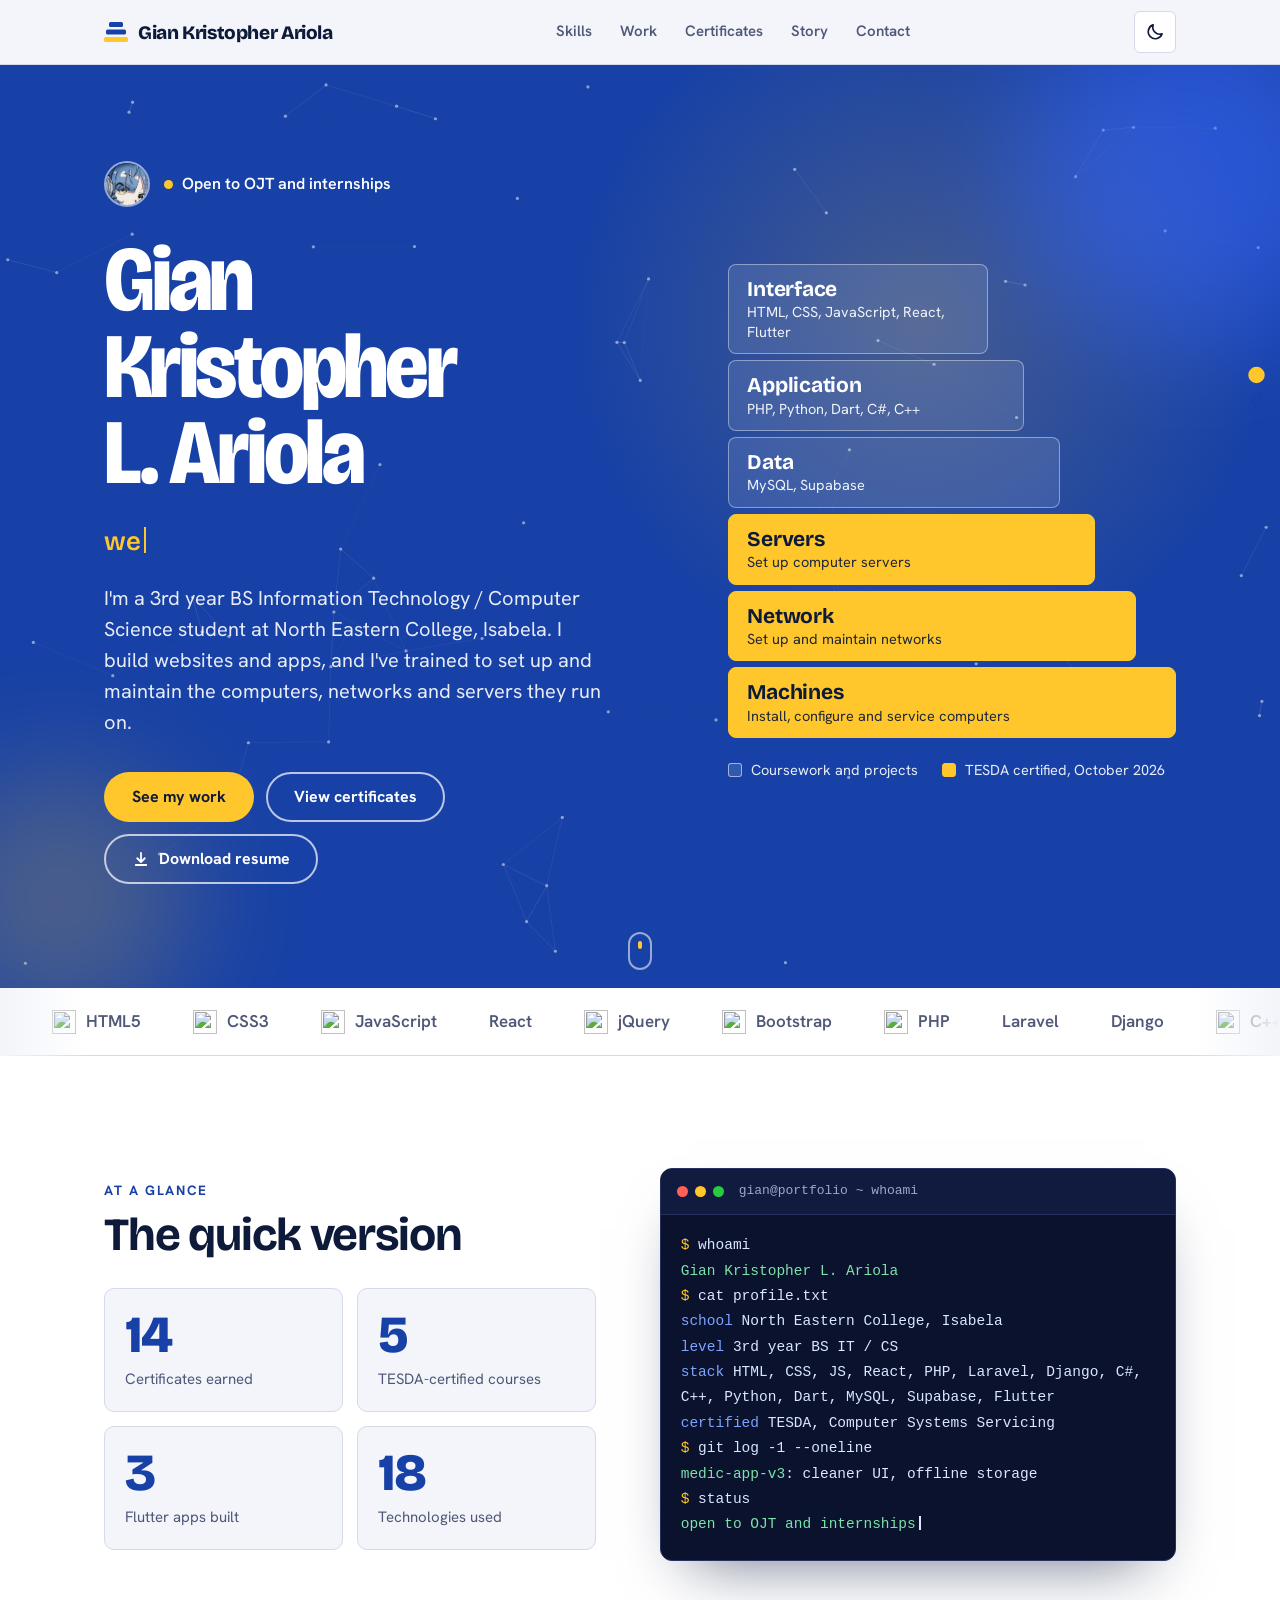
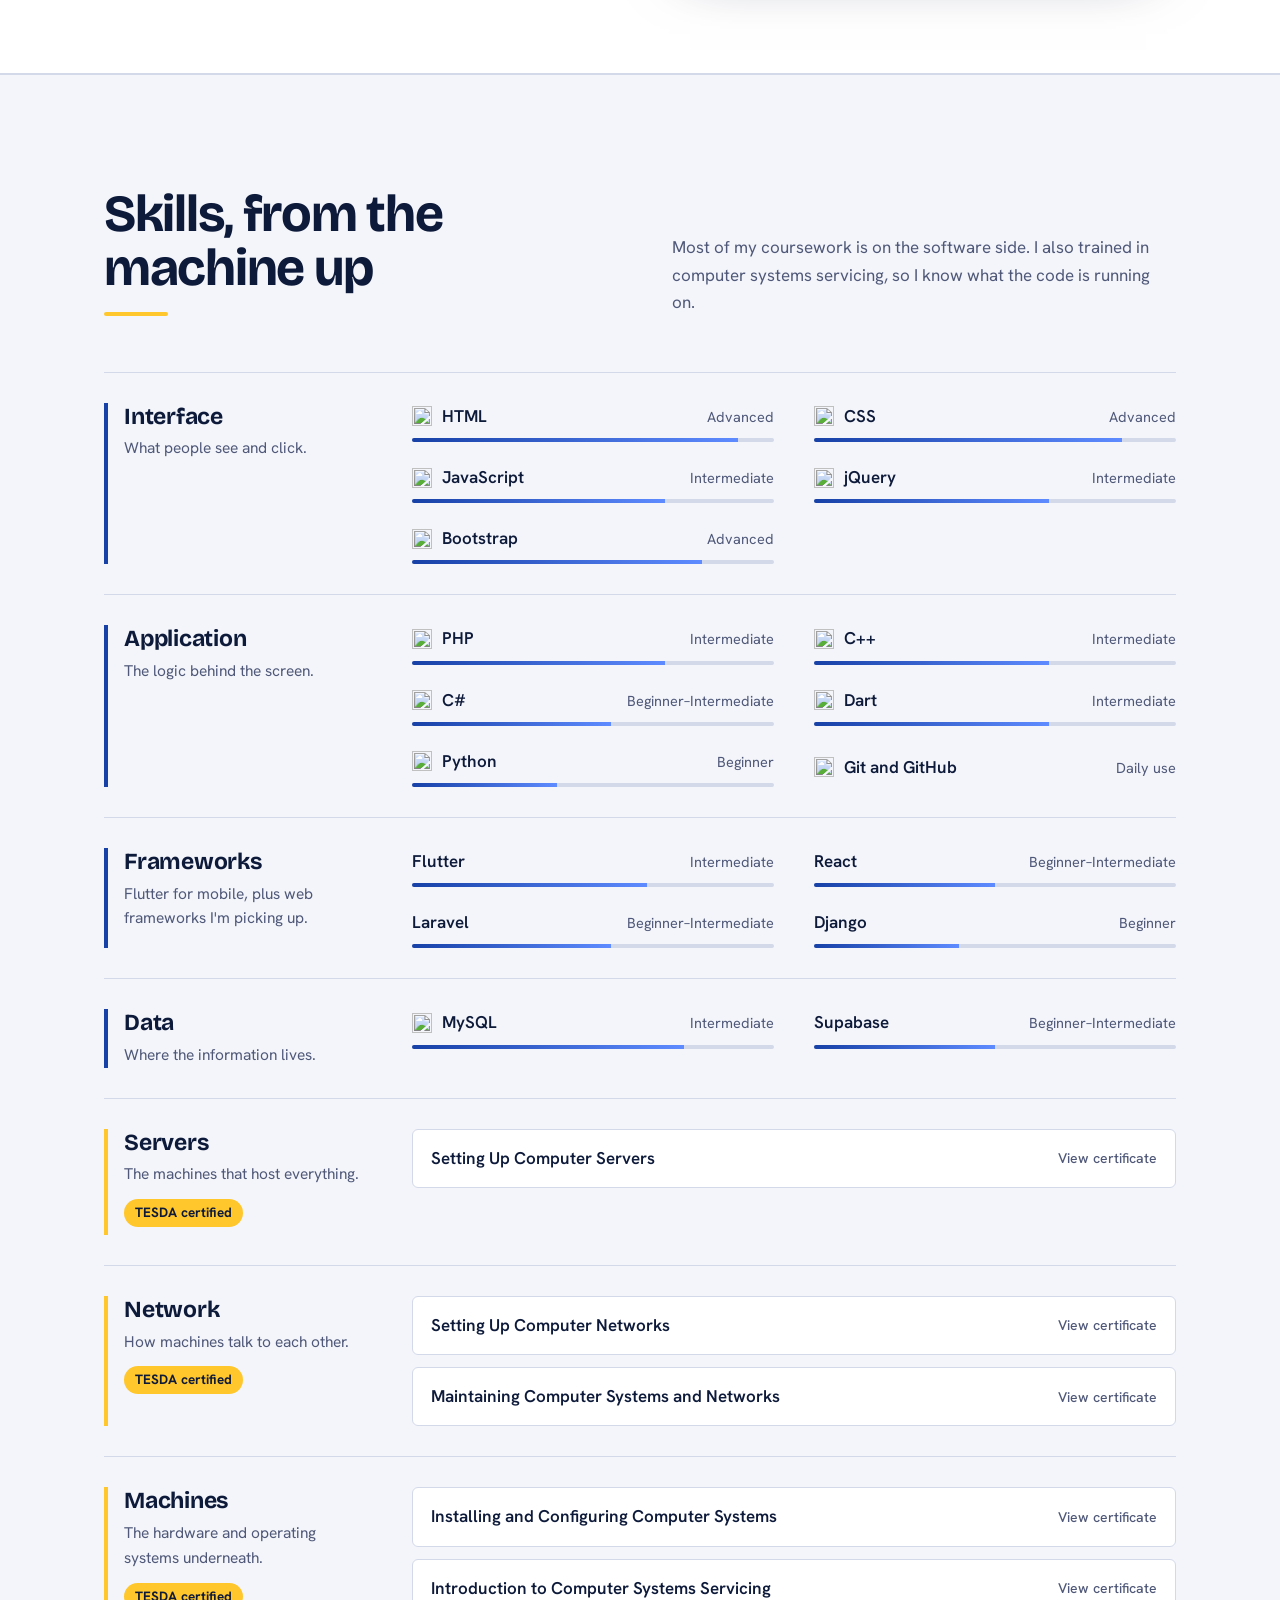
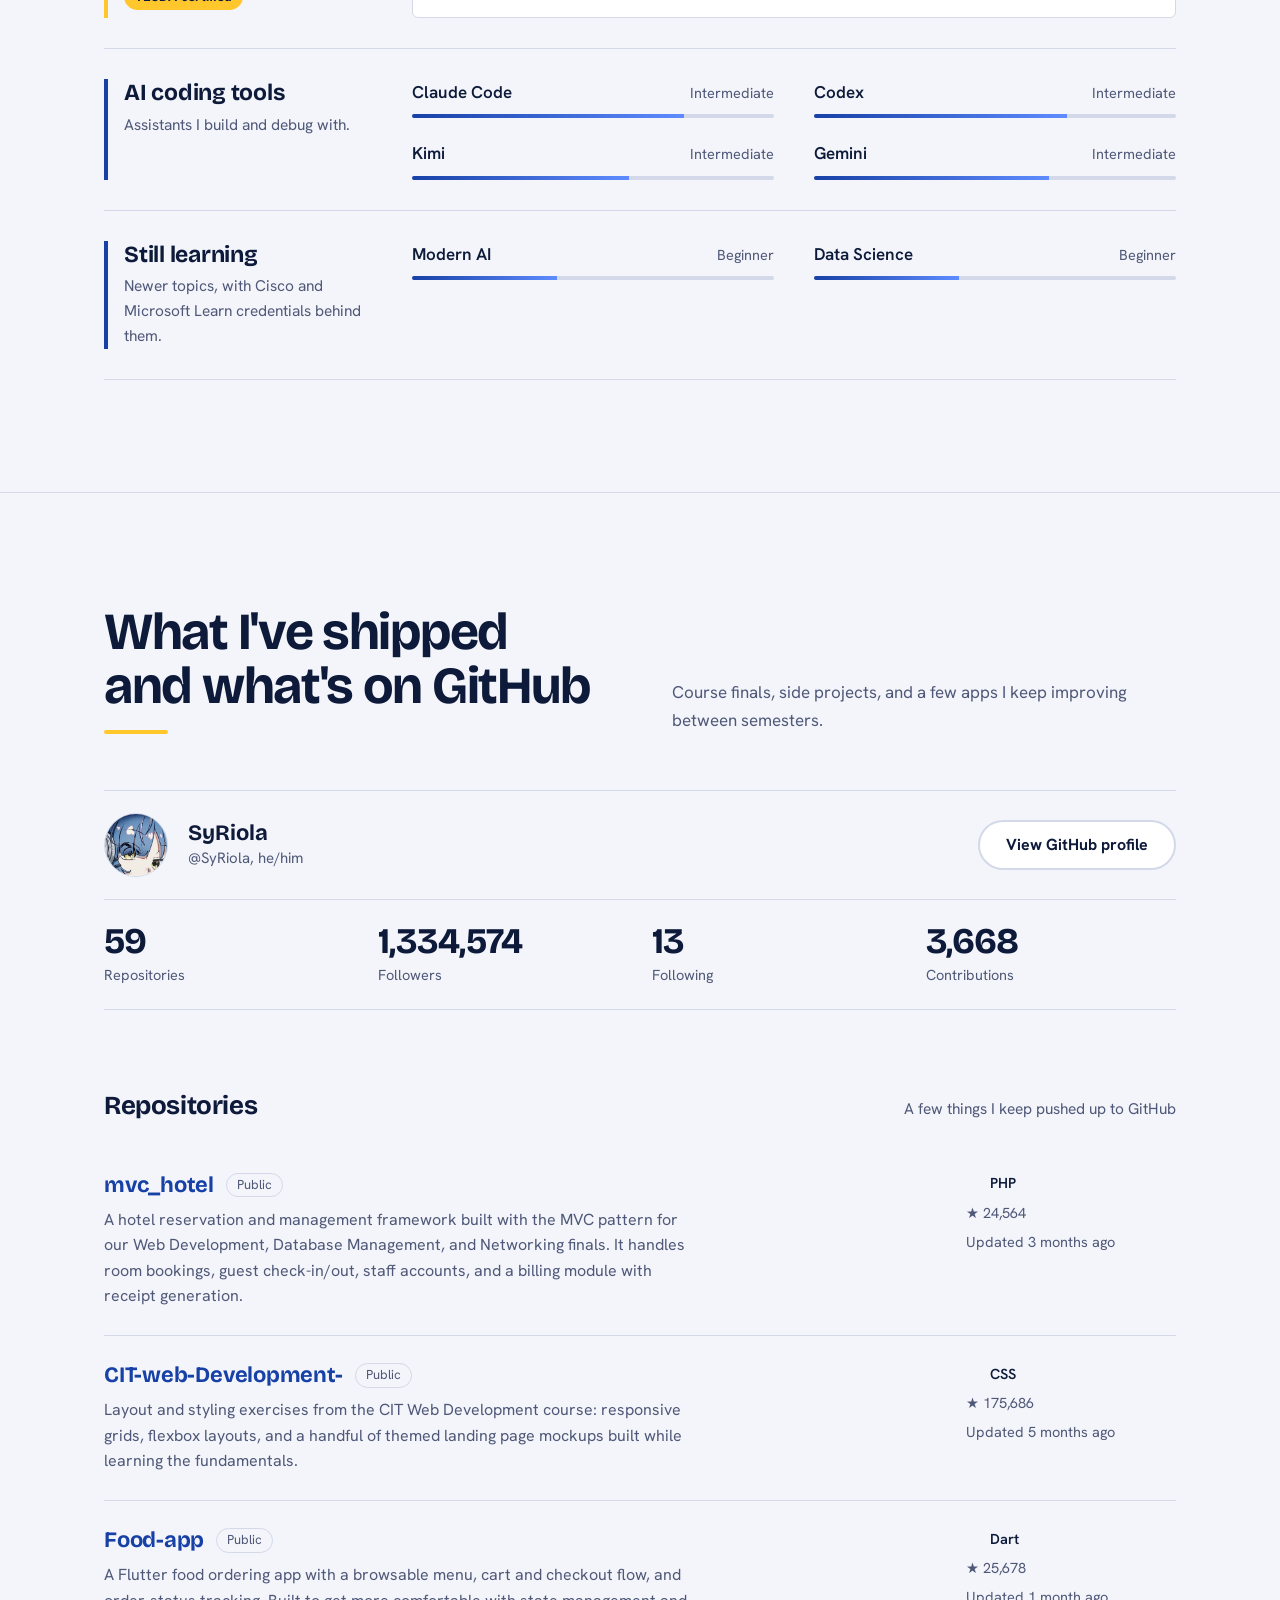
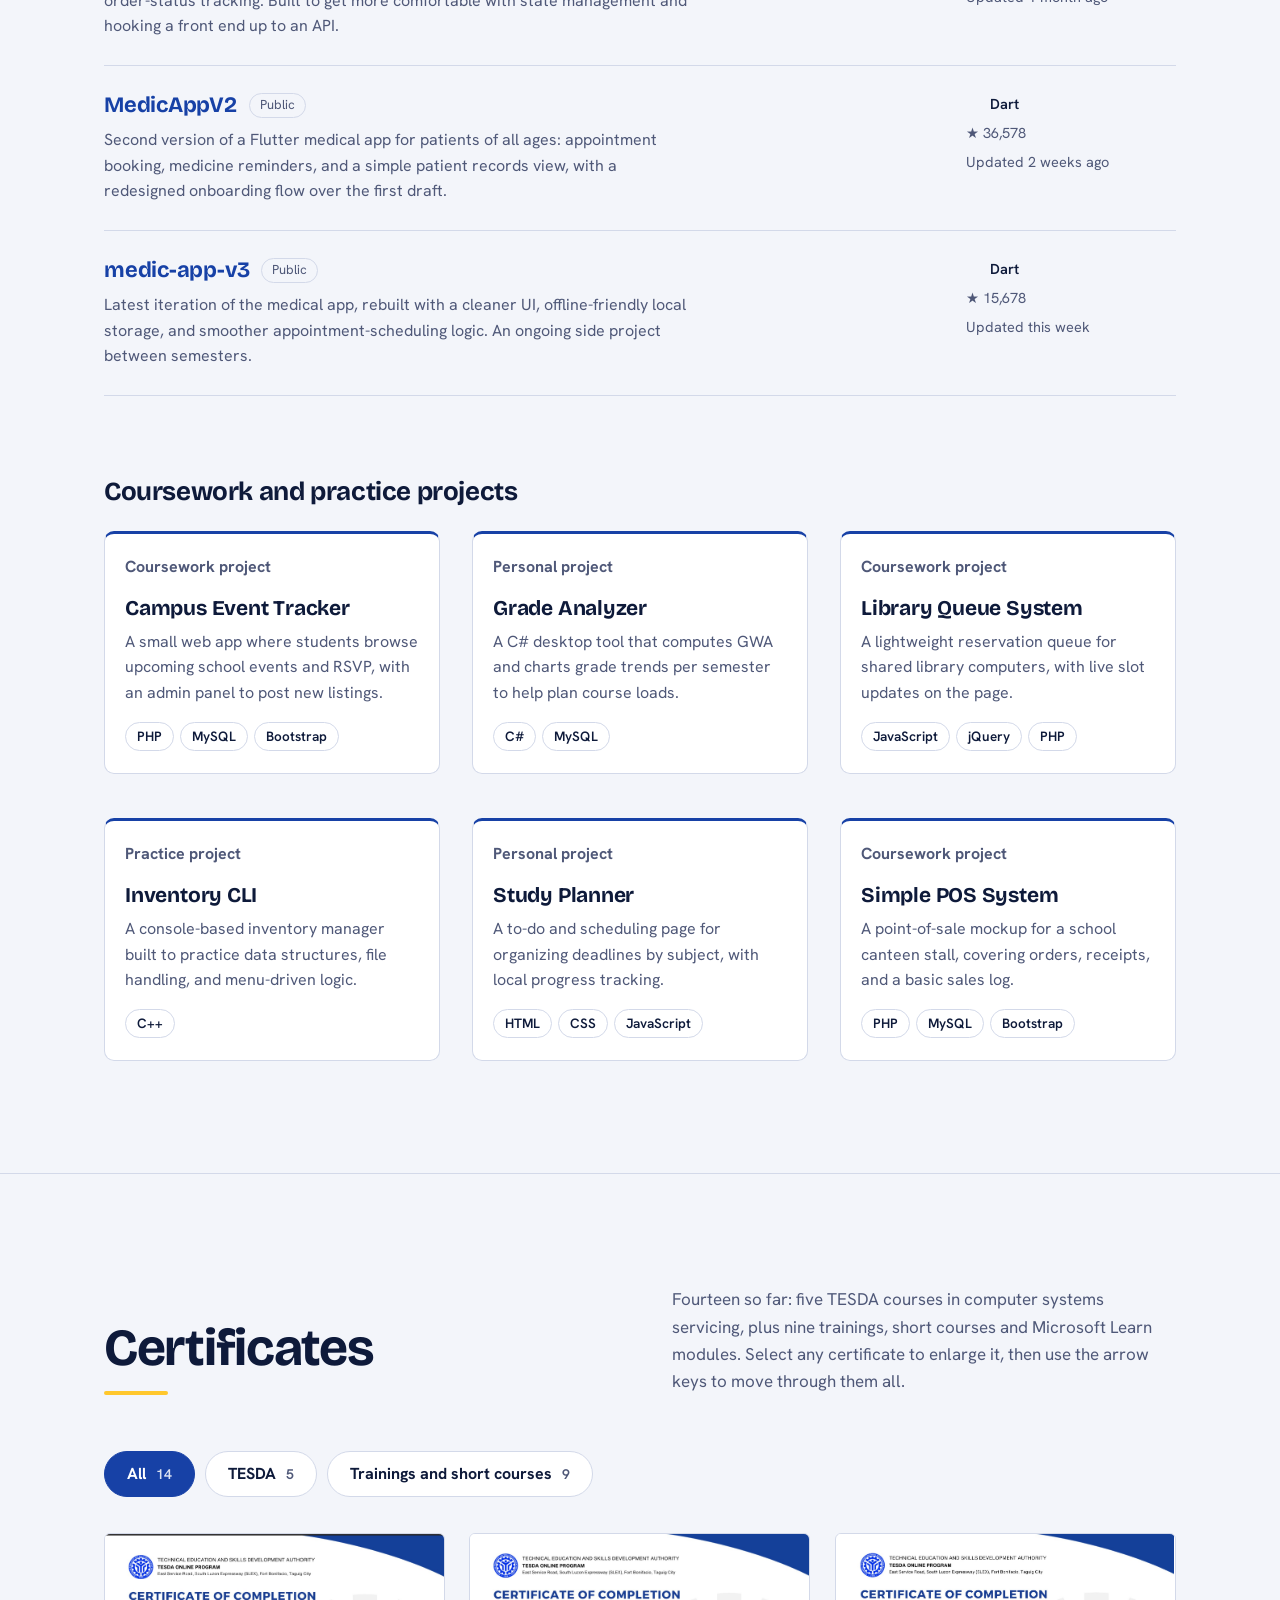
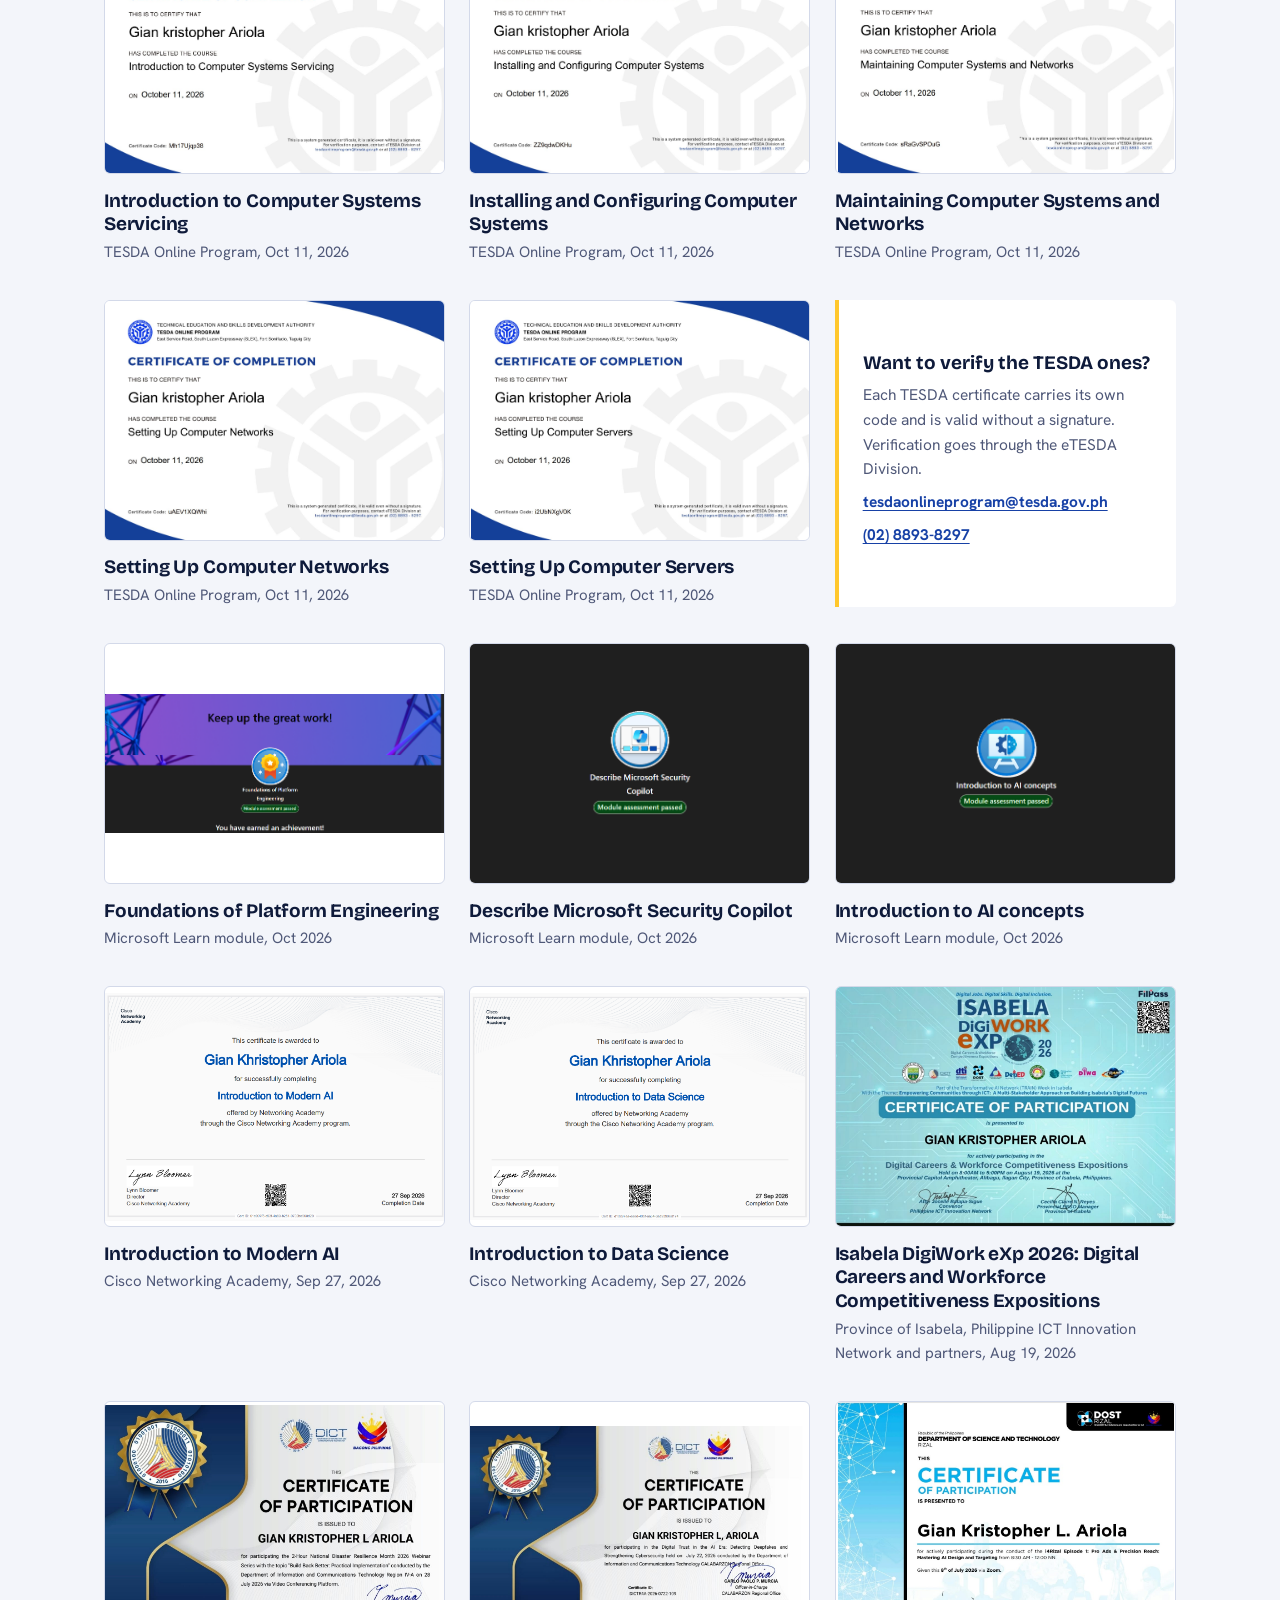
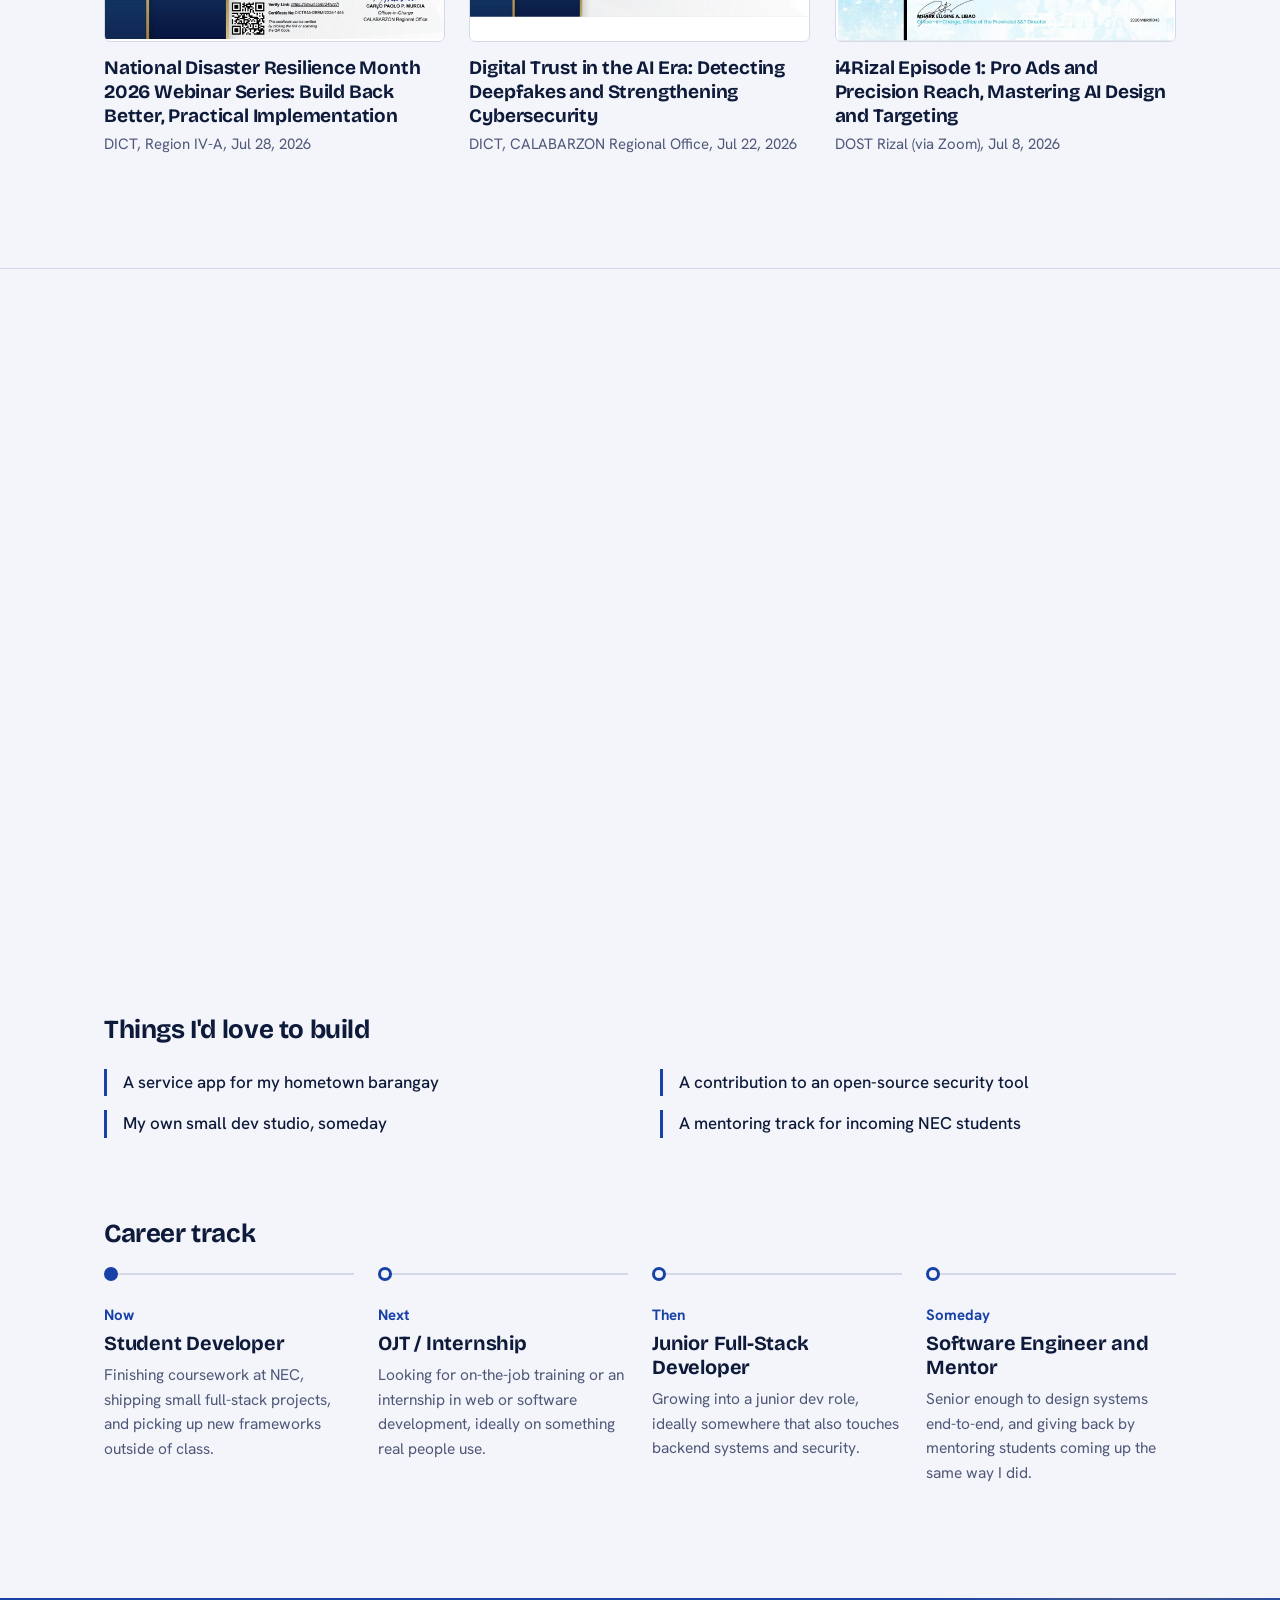
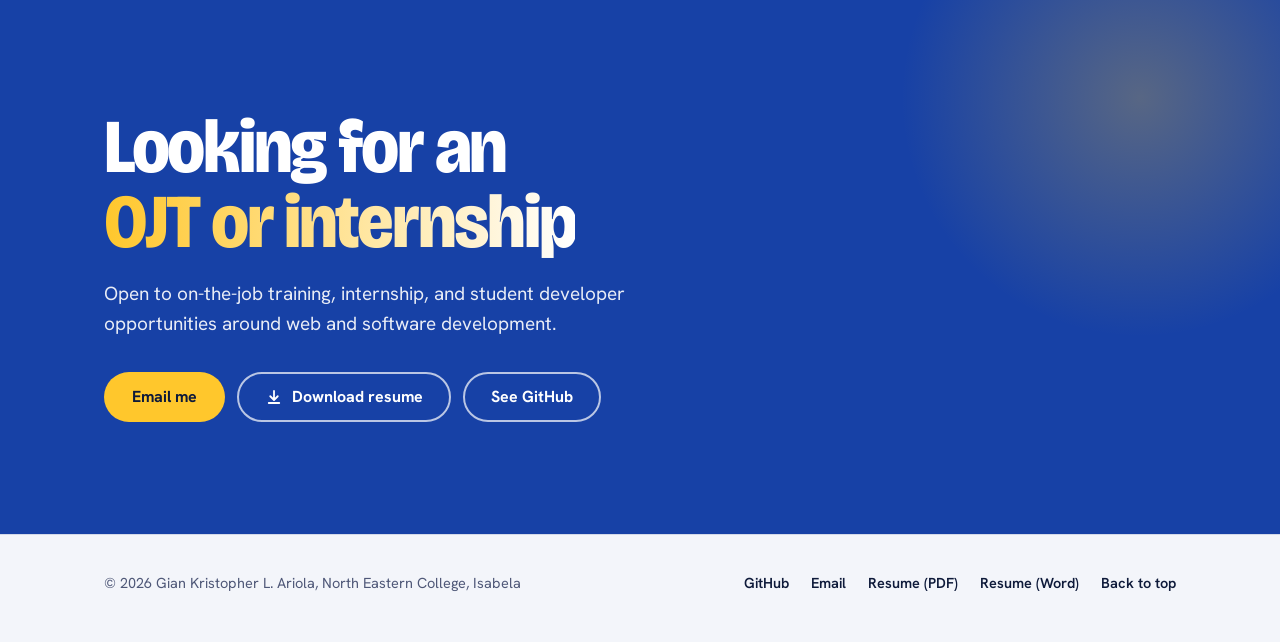
==== commit a2795d51: "Update name from Gian Ariola to Gian Kristopher Ariola" ====
--- a/index.html
+++ b/index.html
@@ -36,7 +36,7 @@
         <rect x="2" y="7.5" width="20" height="5" rx="1.5" fill="var(--accent)"/>
         <rect x="0" y="15" width="24" height="5" rx="1.5" fill="var(--signal)"/>
       </svg>
-      Gian Ariola
+      Gian Kristopher Ariola
     </a>
     <nav class="nav" id="nav" aria-label="Main">
       <a href="#skills">Skills</a>
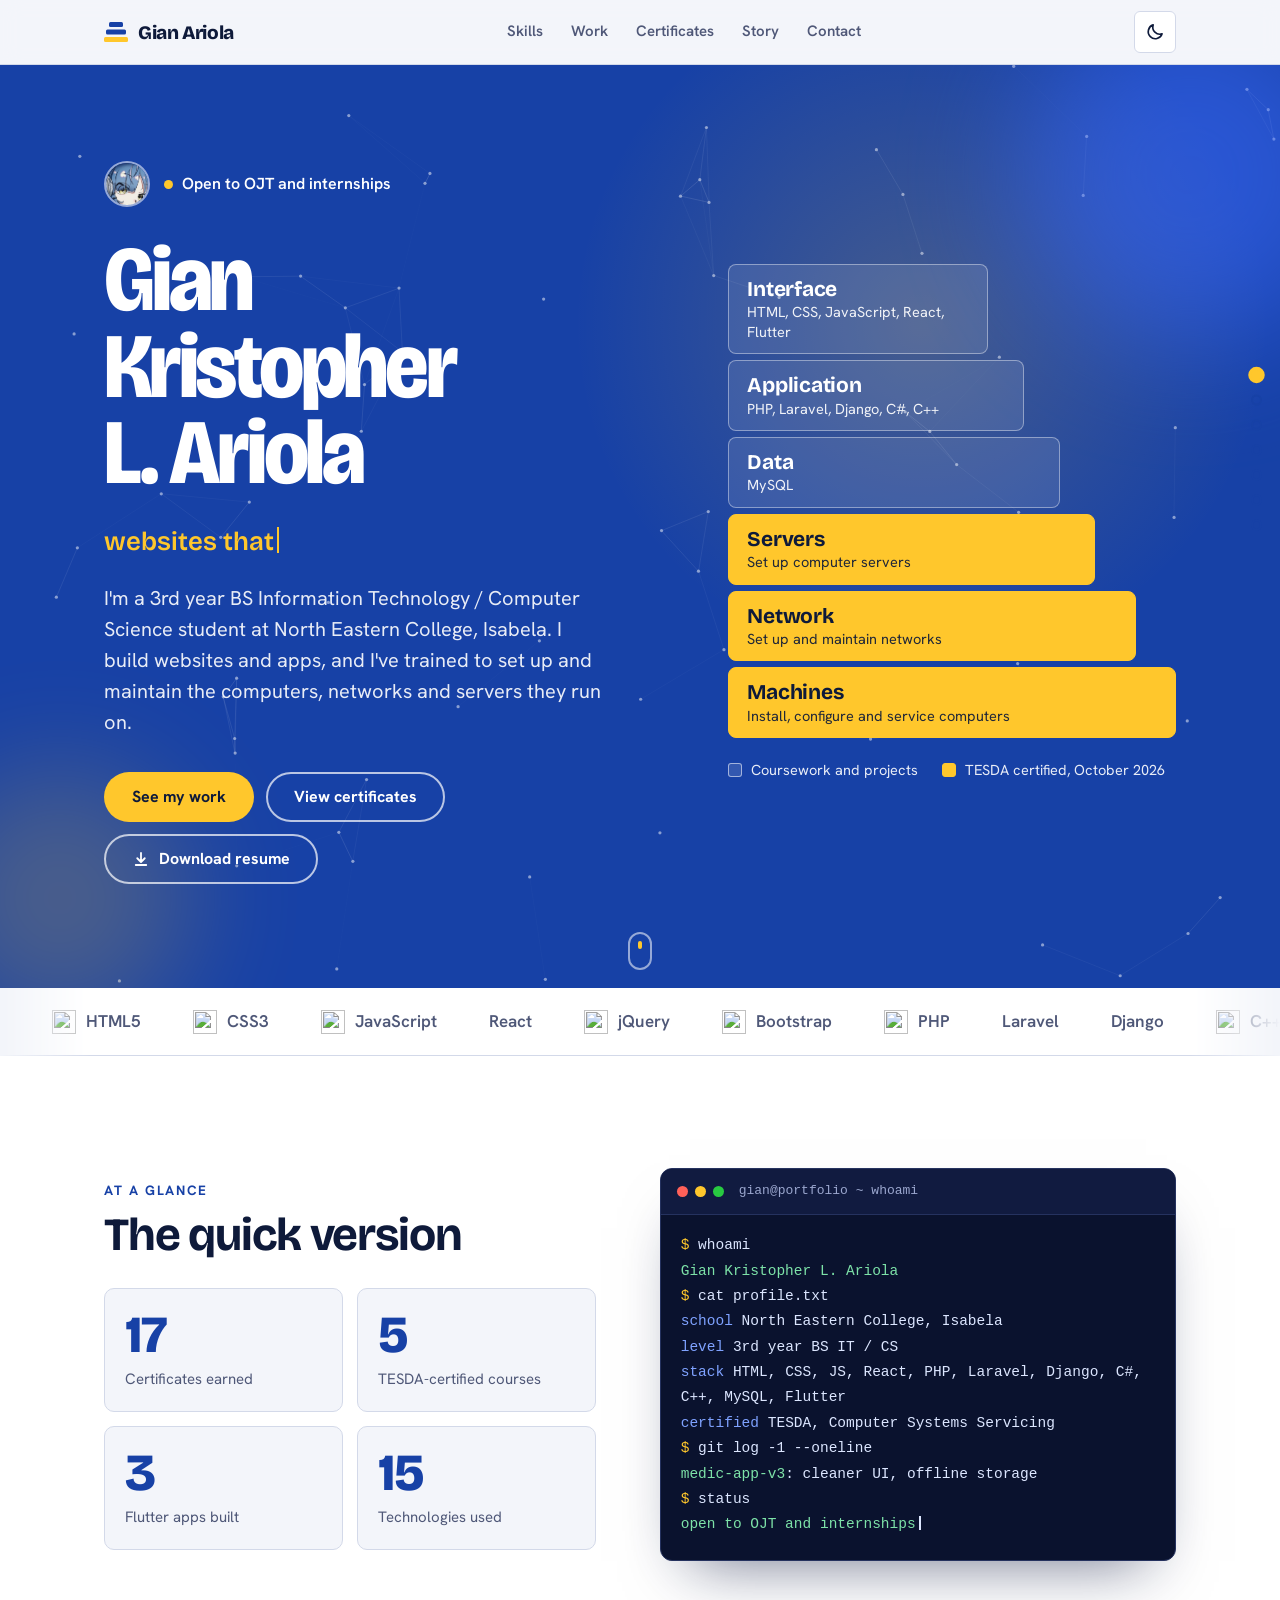
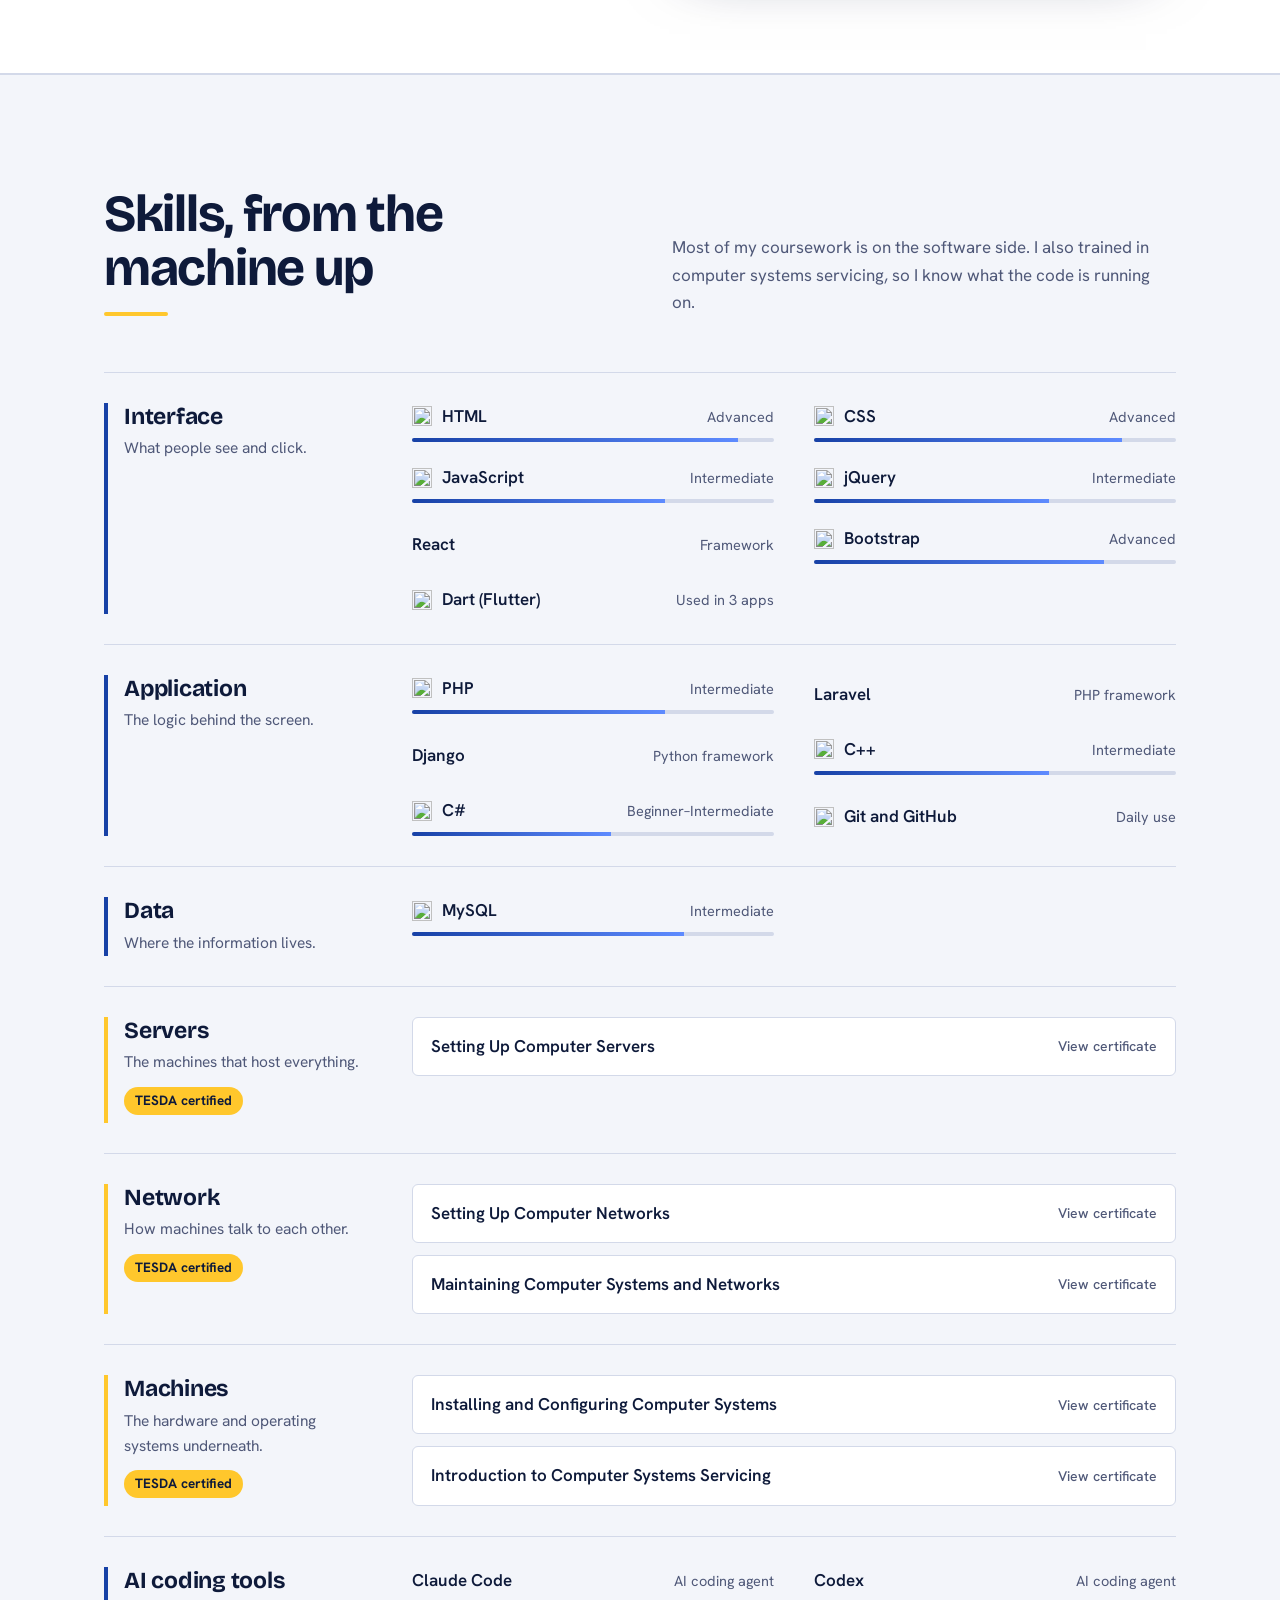
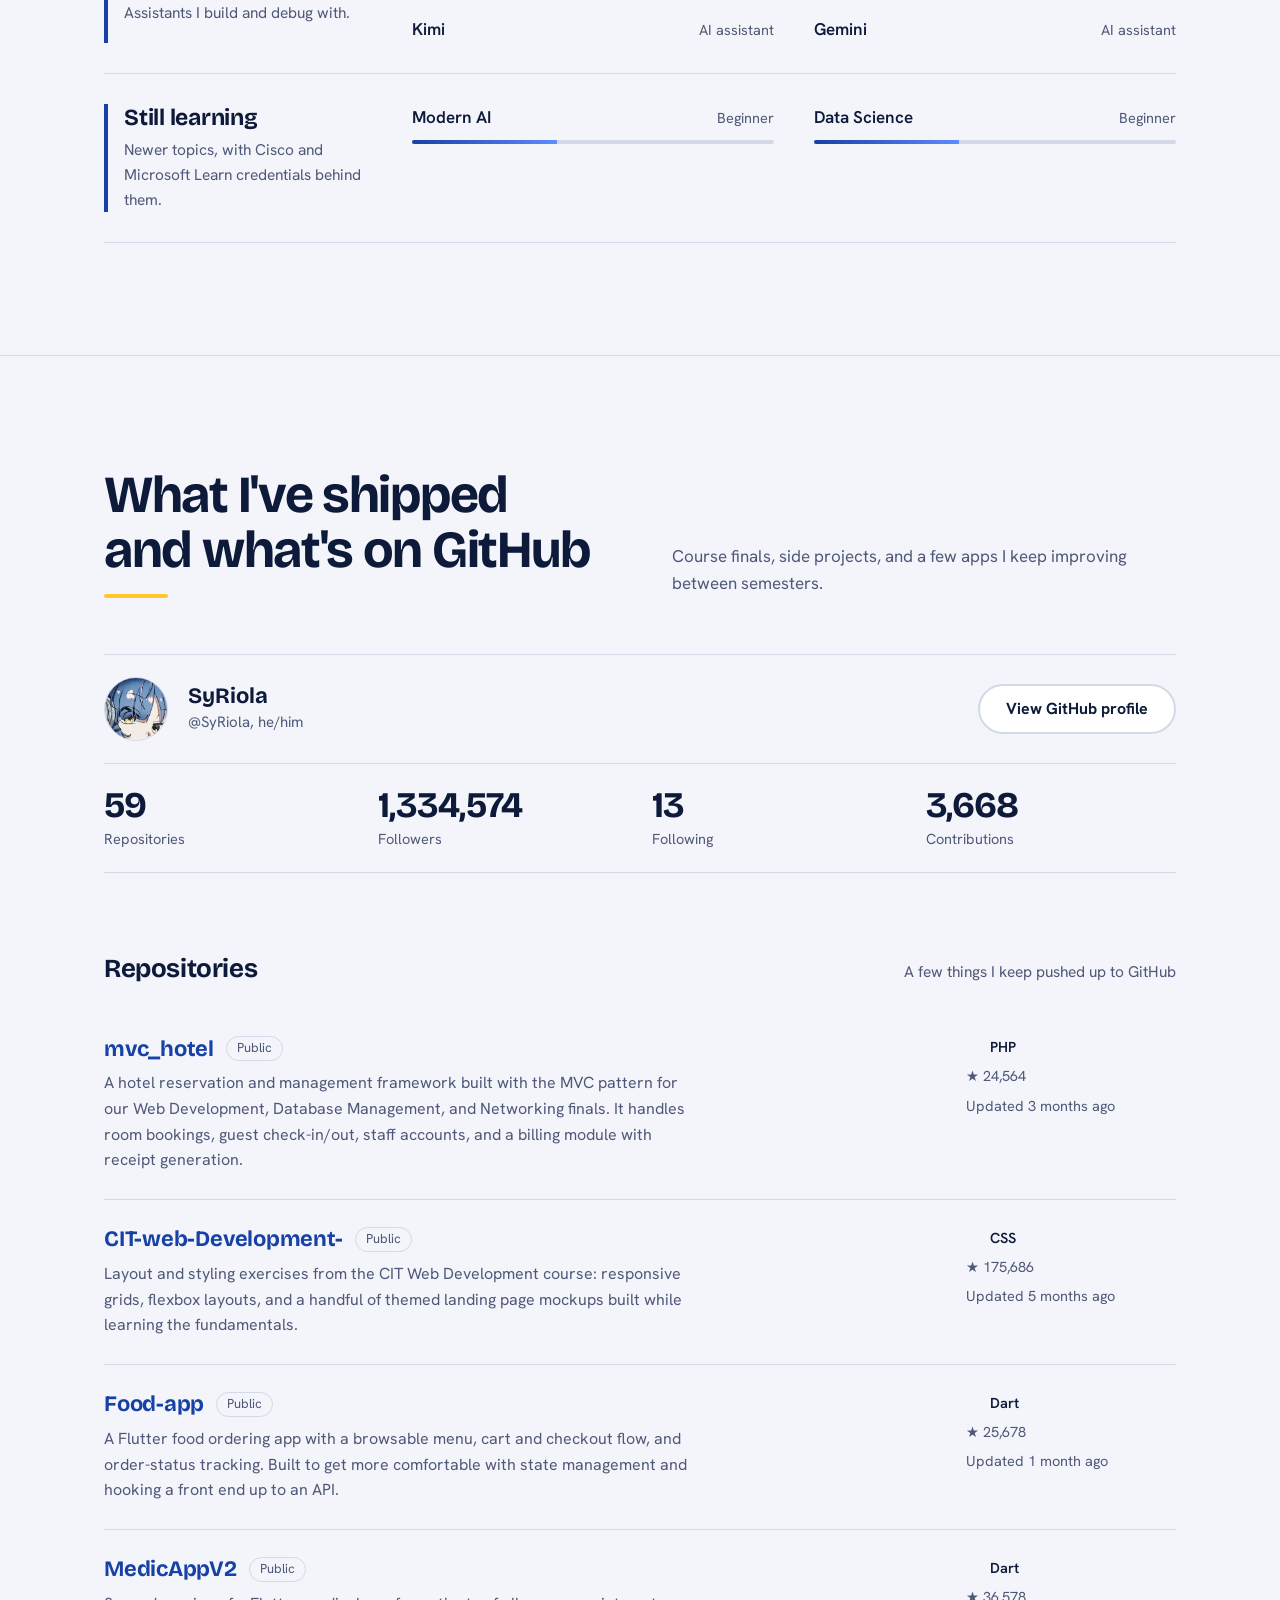
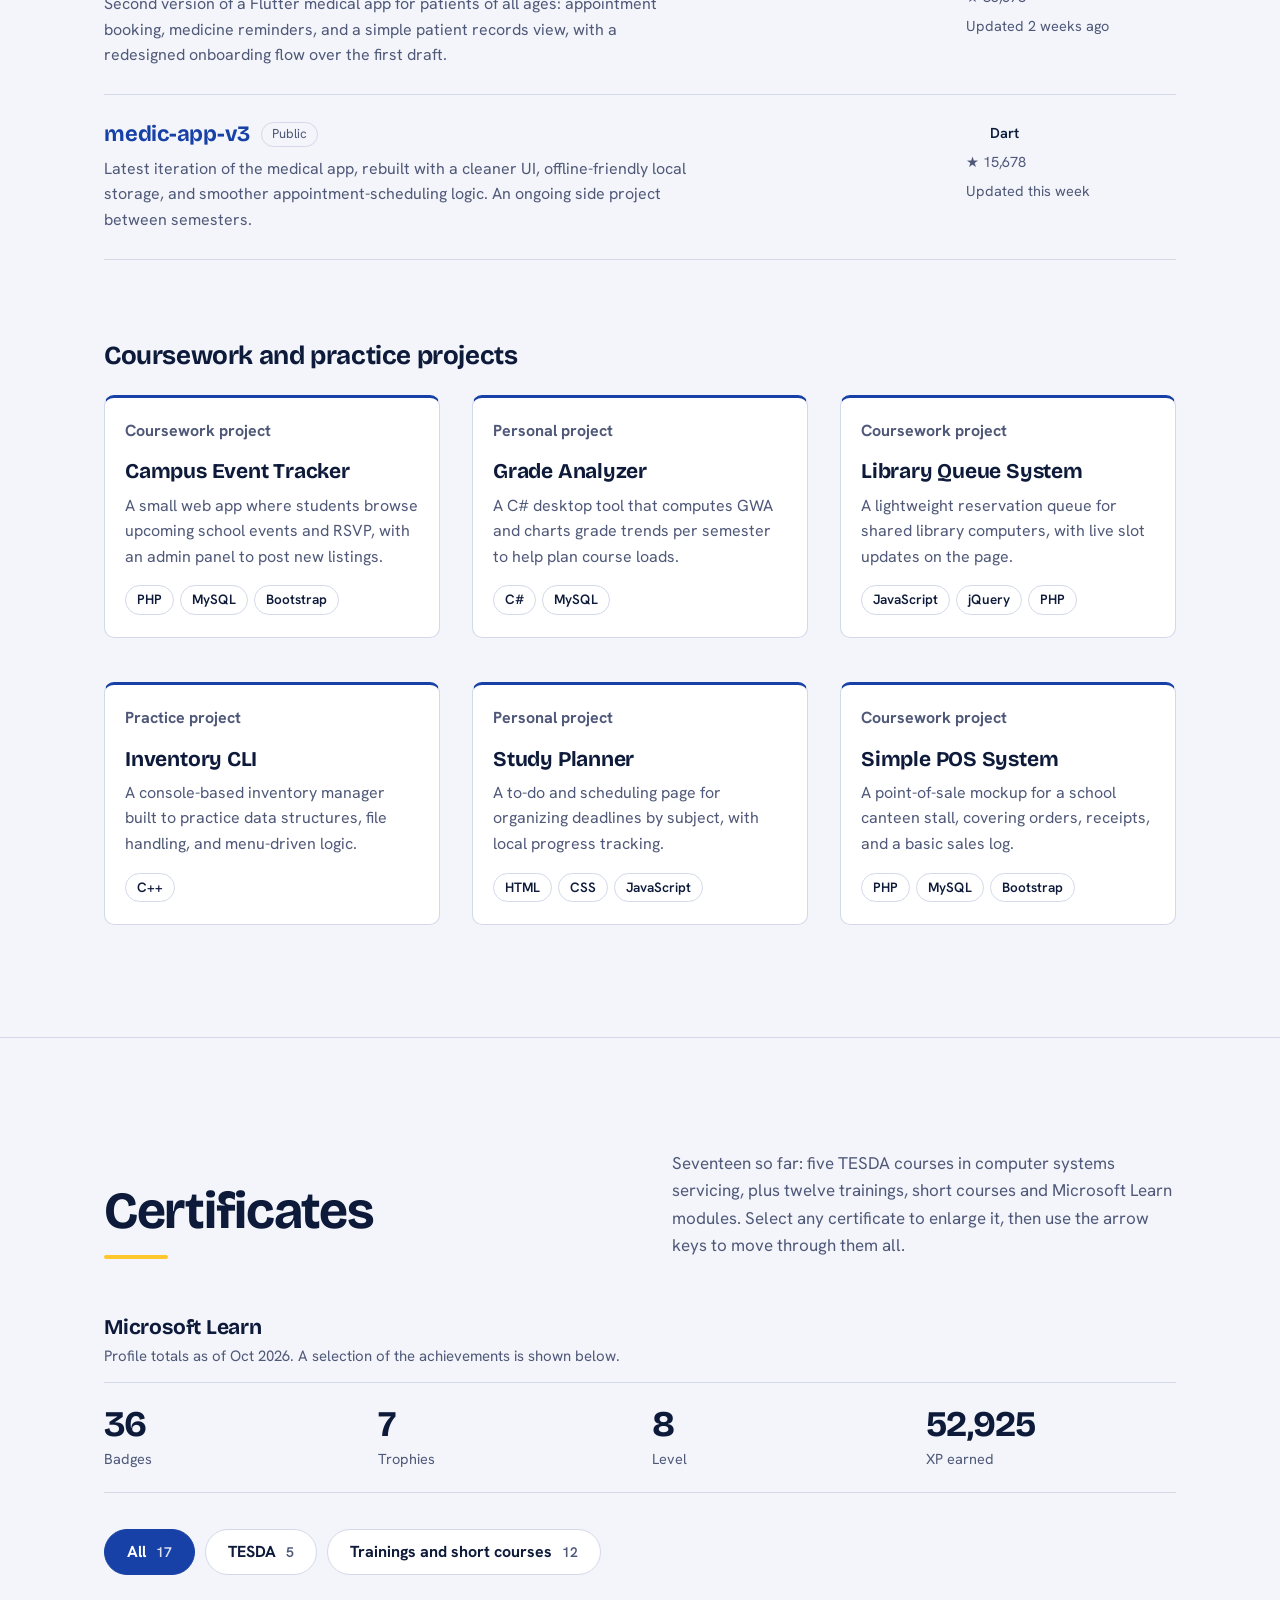
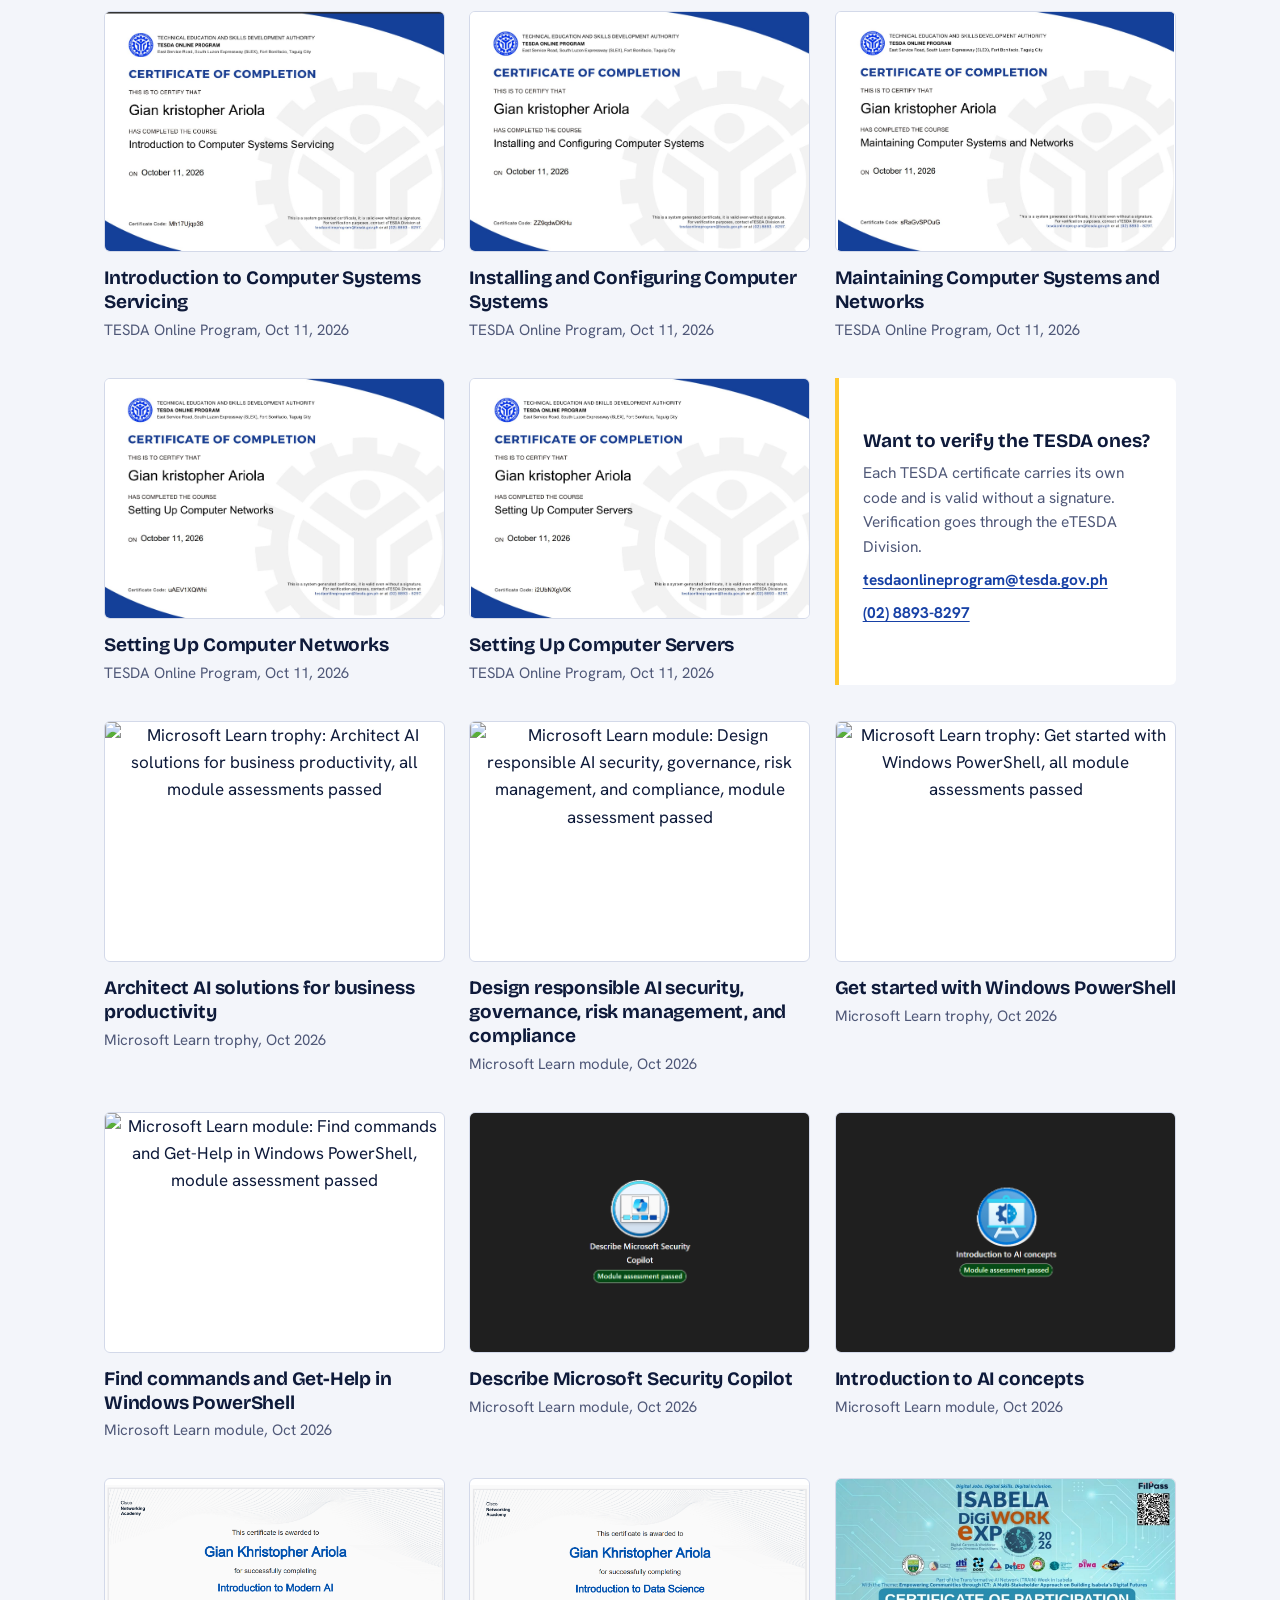
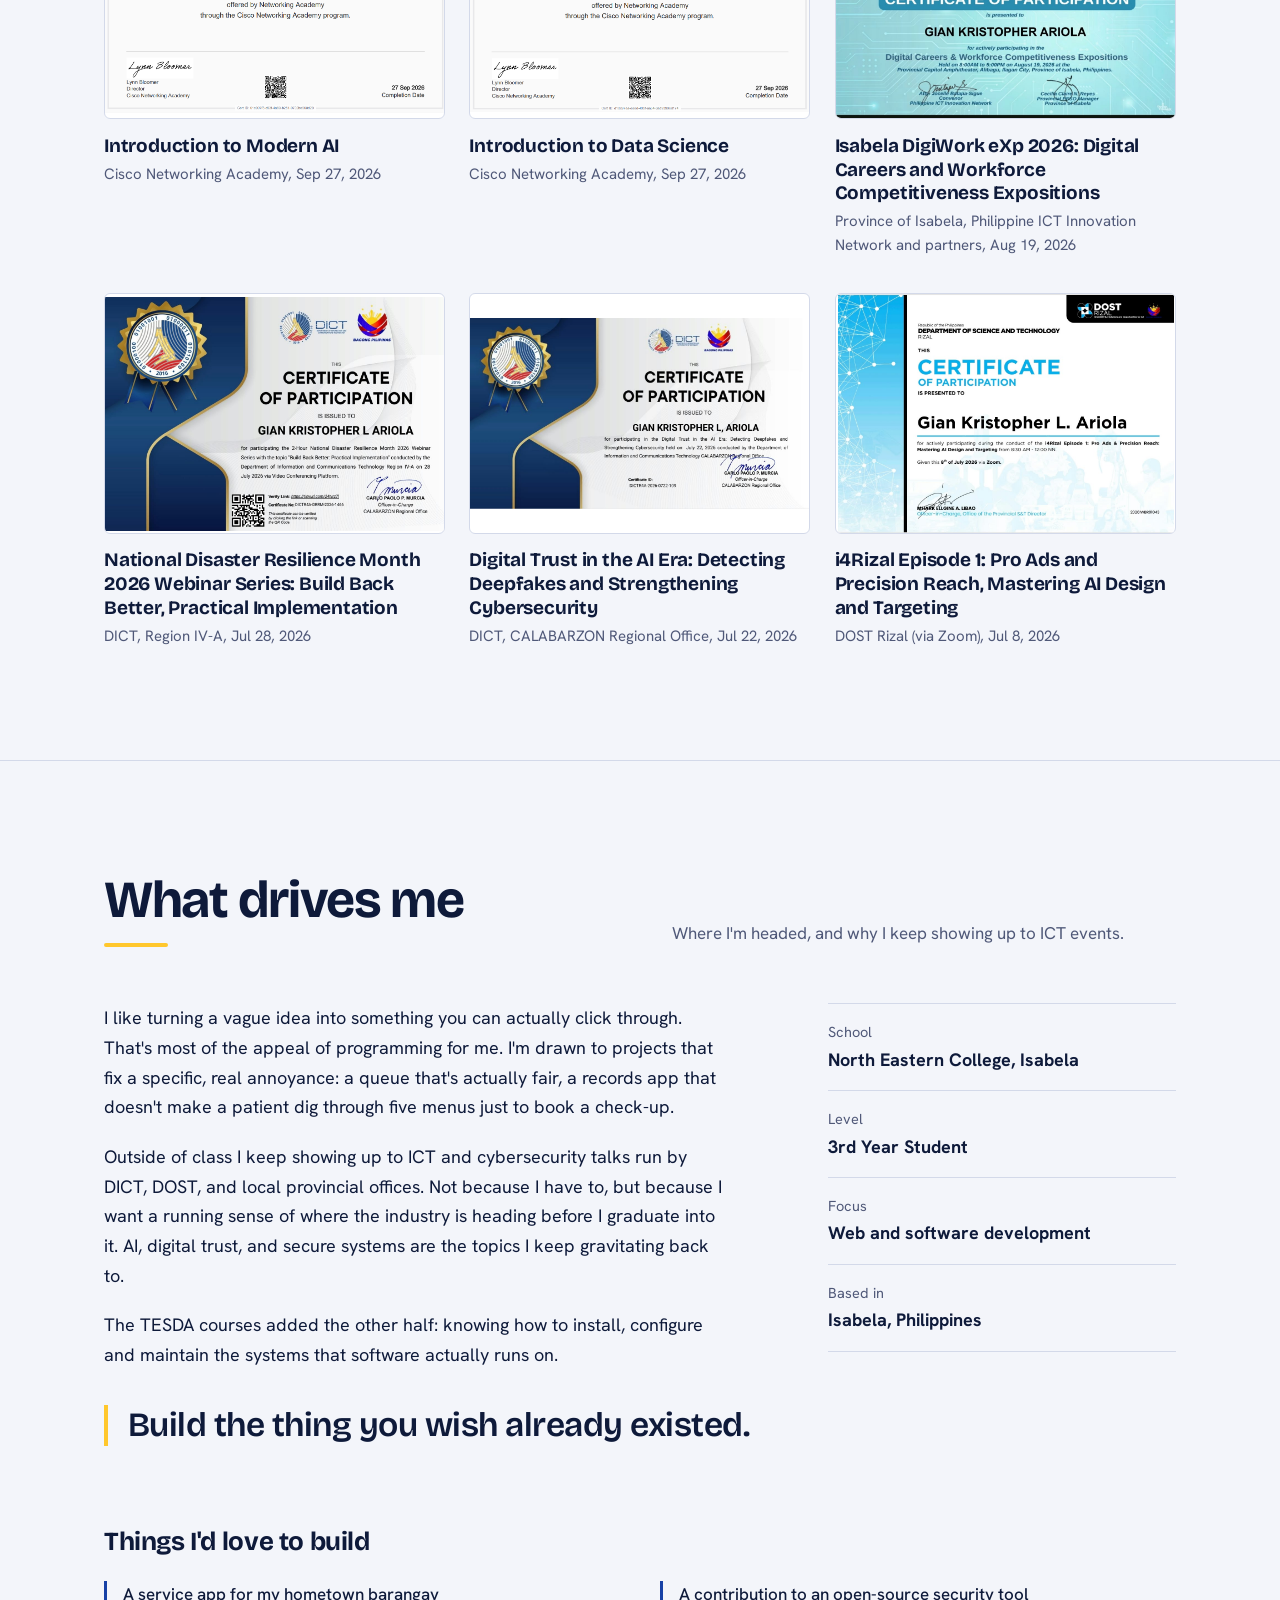
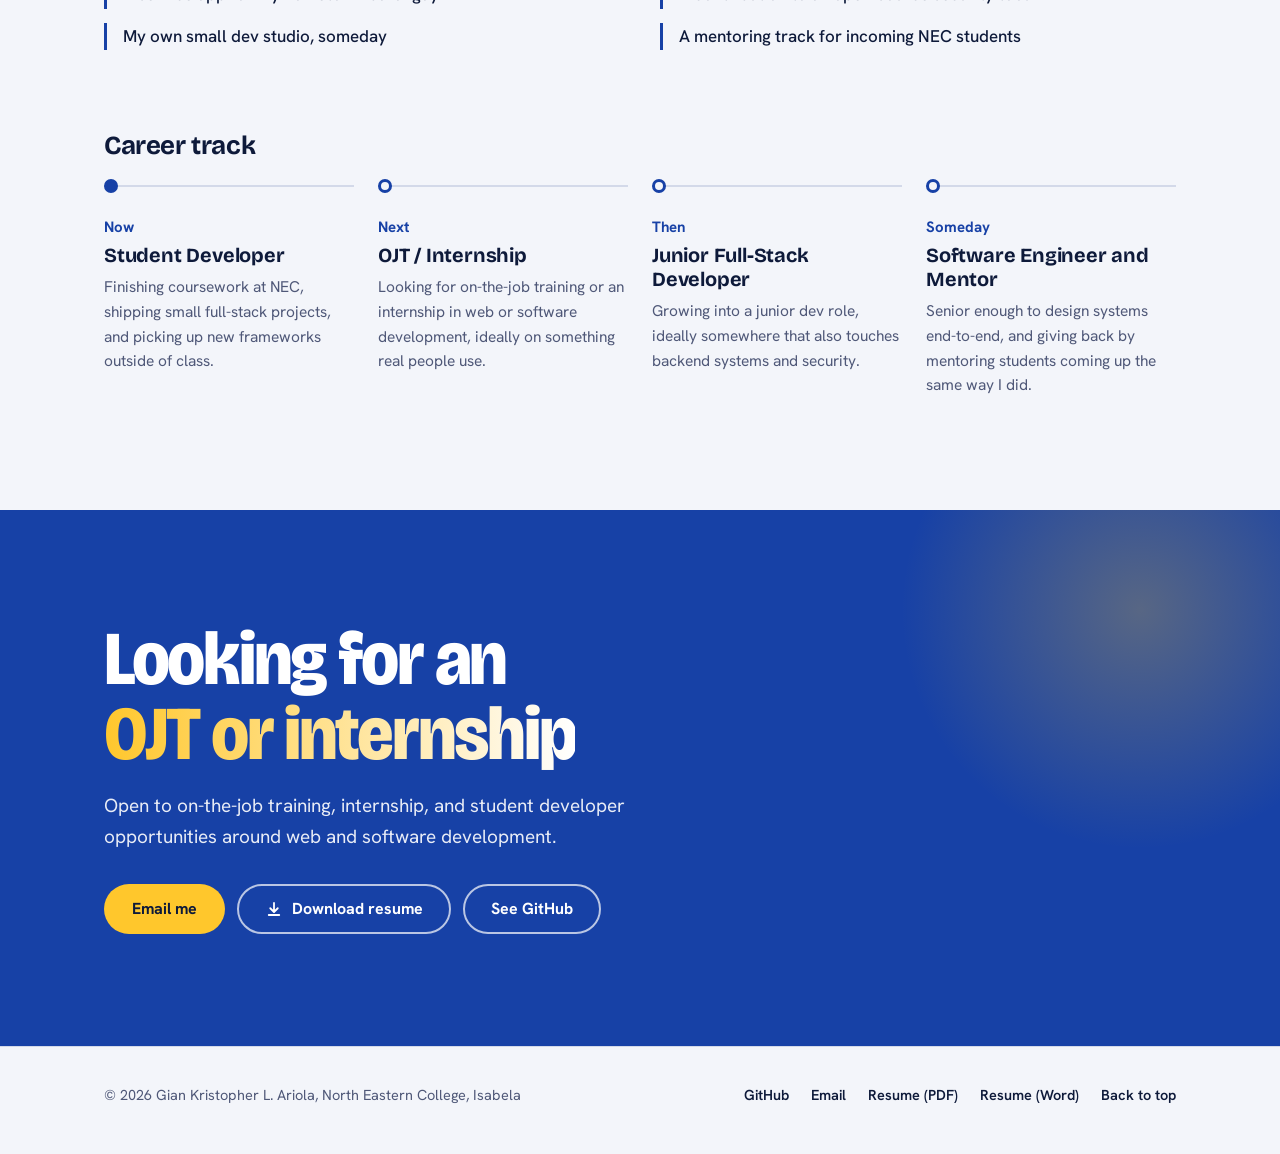
==== commit a47f0934: "Add files via upload" ====
--- a/index.html
+++ b/index.html
@@ -36,7 +36,7 @@
         <rect x="2" y="7.5" width="20" height="5" rx="1.5" fill="var(--accent)"/>
         <rect x="0" y="15" width="24" height="5" rx="1.5" fill="var(--signal)"/>
       </svg>
-      Gian Kristopher Ariola
+      Gian Ariola
     </a>
     <nav class="nav" id="nav" aria-label="Main">
       <a href="#skills">Skills</a>
@@ -83,8 +83,8 @@
       <figure class="stack">
         <ol class="stack-list" aria-label="My skills, from the interface down to the hardware">
           <li class="layer" style="--w:58%; --i:5"><a class="layer-link" href="#l-interface"><b>Interface</b><span>HTML, CSS, JavaScript, React, Flutter</span></a></li>
-          <li class="layer" style="--w:66%; --i:4"><a class="layer-link" href="#l-application"><b>Application</b><span>PHP, Python, Dart, C#, C++</span></a></li>
-          <li class="layer" style="--w:74%; --i:3"><a class="layer-link" href="#l-data"><b>Data</b><span>MySQL, Supabase</span></a></li>
+          <li class="layer" style="--w:66%; --i:4"><a class="layer-link" href="#l-application"><b>Application</b><span>PHP, Laravel, Django, C#, C++</span></a></li>
+          <li class="layer" style="--w:74%; --i:3"><a class="layer-link" href="#l-data"><b>Data</b><span>MySQL</span></a></li>
           <li class="layer is-certified" style="--w:82%; --i:2"><a class="layer-link" href="#l-servers"><b>Servers</b><span>Set up computer servers</span></a></li>
           <li class="layer is-certified" style="--w:91%; --i:1"><a class="layer-link" href="#l-network"><b>Network</b><span>Set up and maintain networks</span></a></li>
           <li class="layer is-certified" style="--w:100%; --i:0"><a class="layer-link" href="#l-machines"><b>Machines</b><span>Install, configure and service computers</span></a></li>
@@ -114,9 +114,6 @@
         <span class="ticker-item"><img src="https://cdn.jsdelivr.net/gh/devicons/devicon/icons/csharp/csharp-original.svg" alt="">C#</span>
         <span class="ticker-item"><img src="https://cdn.jsdelivr.net/gh/devicons/devicon/icons/mysql/mysql-original.svg" alt="">MySQL</span>
         <span class="ticker-item"><img src="https://cdn.jsdelivr.net/gh/devicons/devicon/icons/dart/dart-original.svg" alt="">Dart</span>
-        <span class="ticker-item"><img src="https://cdn.jsdelivr.net/gh/devicons/devicon/icons/python/python-original.svg" alt="">Python</span>
-        <span class="ticker-item"><img src="https://cdn.jsdelivr.net/gh/devicons/devicon/icons/flutter/flutter-original.svg" alt="">Flutter</span>
-        <span class="ticker-item"><img src="https://cdn.jsdelivr.net/gh/devicons/devicon/icons/supabase/supabase-original.svg" alt="">Supabase</span>
         <span class="ticker-item"><img src="https://cdn.jsdelivr.net/gh/devicons/devicon/icons/git/git-original.svg" alt="">Git</span>
         <span class="ticker-item"><img src="https://cdn.jsdelivr.net/gh/devicons/devicon/icons/github/github-original.svg" alt="">GitHub</span>
     </div>
@@ -129,10 +126,10 @@
         <span class="eyebrow">At a glance</span>
         <h2>The quick version</h2>
         <dl class="g-stats">
-          <div><dd data-n="14">0</dd><dt>Certificates earned</dt></div>
+          <div><dd data-n="17">0</dd><dt>Certificates earned</dt></div>
           <div><dd data-n="5">0</dd><dt>TESDA-certified courses</dt></div>
           <div><dd data-n="3">0</dd><dt>Flutter apps built</dt></div>
-          <div><dd data-n="18">0</dd><dt>Technologies used</dt></div>
+          <div><dd data-n="15">0</dd><dt>Technologies used</dt></div>
         </dl>
       </div>
       <div class="term fx-rise" id="term" role="img" aria-label="Terminal summary: Gian Kristopher L. Ariola, 3rd year IT/CS student at North Eastern College, Isabela, open to OJT, currently building medic-app-v3 in Flutter. Works with React, Laravel, Django and AI coding tools.">
@@ -143,7 +140,7 @@
           <span class="tl" style="--t:2"><span class="p">$</span> cat profile.txt</span>
           <span class="tl" style="--t:3"><span class="k">school</span>   North Eastern College, Isabela</span>
           <span class="tl" style="--t:4"><span class="k">level</span>    3rd year BS IT / CS</span>
-          <span class="tl" style="--t:5"><span class="k">stack</span>    HTML, CSS, JS, React, PHP, Laravel, Django, C#, C++, Python, Dart, MySQL, Supabase, Flutter</span>
+          <span class="tl" style="--t:5"><span class="k">stack</span>    HTML, CSS, JS, React, PHP, Laravel, Django, C#, C++, MySQL, Flutter</span>
           <span class="tl" style="--t:6"><span class="k">certified</span> TESDA, Computer Systems Servicing</span>
           <span class="tl" style="--t:7"><span class="p">$</span> git log -1 --oneline</span>
           <span class="tl" style="--t:8"><span class="v">medic-app-v3</span>: cleaner UI, offline storage</span>
@@ -173,7 +170,9 @@
             <li class="skill"><span class="skill-name"><img src="https://cdn.jsdelivr.net/gh/devicons/devicon/icons/css3/css3-original.svg" alt="">CSS</span><span class="skill-level">Advanced</span><span class="meter" style="--lvl:85%"></span></li>
             <li class="skill"><span class="skill-name"><img src="https://cdn.jsdelivr.net/gh/devicons/devicon/icons/javascript/javascript-original.svg" alt="">JavaScript</span><span class="skill-level">Intermediate</span><span class="meter" style="--lvl:70%"></span></li>
             <li class="skill"><span class="skill-name"><img src="https://cdn.jsdelivr.net/gh/devicons/devicon/icons/jquery/jquery-original.svg" alt="">jQuery</span><span class="skill-level">Intermediate</span><span class="meter" style="--lvl:65%"></span></li>
+            <li class="skill"><span class="skill-name"><img src="https://cdn.jsdelivr.net/gh/devicons/devicon/icons/react/react-original.svg" alt="" onerror="this.style.display='none'">React</span><span class="skill-level">Framework</span></li>
             <li class="skill"><span class="skill-name"><img src="https://cdn.jsdelivr.net/gh/devicons/devicon/icons/bootstrap/bootstrap-original.svg" alt="">Bootstrap</span><span class="skill-level">Advanced</span><span class="meter" style="--lvl:80%"></span></li>
+            <li class="skill"><span class="skill-name"><img src="https://cdn.jsdelivr.net/gh/devicons/devicon/icons/dart/dart-original.svg" alt="">Dart (Flutter)</span><span class="skill-level">Used in 3 apps</span></li>
           </ul>
         </div>
 
@@ -184,24 +183,11 @@
           </div>
           <ul class="skill-list">
             <li class="skill"><span class="skill-name"><img src="https://cdn.jsdelivr.net/gh/devicons/devicon/icons/php/php-original.svg" alt="">PHP</span><span class="skill-level">Intermediate</span><span class="meter" style="--lvl:70%"></span></li>
+            <li class="skill"><span class="skill-name"><img src="https://cdn.jsdelivr.net/gh/devicons/devicon/icons/laravel/laravel-original.svg" alt="" onerror="this.style.display='none'">Laravel</span><span class="skill-level">PHP framework</span></li>
+            <li class="skill"><span class="skill-name"><img src="https://cdn.jsdelivr.net/gh/devicons/devicon/icons/django/django-plain.svg" alt="" onerror="this.style.display='none'">Django</span><span class="skill-level">Python framework</span></li>
             <li class="skill"><span class="skill-name"><img src="https://cdn.jsdelivr.net/gh/devicons/devicon/icons/cplusplus/cplusplus-original.svg" alt="">C++</span><span class="skill-level">Intermediate</span><span class="meter" style="--lvl:65%"></span></li>
             <li class="skill"><span class="skill-name"><img src="https://cdn.jsdelivr.net/gh/devicons/devicon/icons/csharp/csharp-original.svg" alt="">C#</span><span class="skill-level">Beginner–Intermediate</span><span class="meter" style="--lvl:55%"></span></li>
-            <li class="skill"><span class="skill-name"><img src="https://cdn.jsdelivr.net/gh/devicons/devicon/icons/dart/dart-original.svg" alt="">Dart</span><span class="skill-level">Intermediate</span><span class="meter" style="--lvl:65%"></span></li>
-            <li class="skill"><span class="skill-name"><img src="https://cdn.jsdelivr.net/gh/devicons/devicon/icons/python/python-original.svg" alt="">Python</span><span class="skill-level">Beginner</span><span class="meter" style="--lvl:40%"></span></li>
             <li class="skill"><span class="skill-name"><img src="https://cdn.jsdelivr.net/gh/devicons/devicon/icons/git/git-original.svg" alt="">Git and GitHub</span><span class="skill-level">Daily use</span></li>
-          </ul>
-        </div>
-
-        <div class="layer-row" id="l-frameworks">
-          <div class="layer-head">
-            <h3>Frameworks</h3>
-            <p>Flutter for mobile, plus web frameworks I'm picking up.</p>
-          </div>
-          <ul class="skill-list">
-            <li class="skill"><span class="skill-name"><img src="https://cdn.jsdelivr.net/gh/devicons/devicon/icons/flutter/flutter-original.svg" alt="" onerror="this.style.display='none'">Flutter</span><span class="skill-level">Intermediate</span><span class="meter" style="--lvl:65%"></span></li>
-            <li class="skill"><span class="skill-name"><img src="https://cdn.jsdelivr.net/gh/devicons/devicon/icons/react/react-original.svg" alt="" onerror="this.style.display='none'">React</span><span class="skill-level">Beginner–Intermediate</span><span class="meter" style="--lvl:50%"></span></li>
-            <li class="skill"><span class="skill-name"><img src="https://cdn.jsdelivr.net/gh/devicons/devicon/icons/laravel/laravel-original.svg" alt="" onerror="this.style.display='none'">Laravel</span><span class="skill-level">Beginner–Intermediate</span><span class="meter" style="--lvl:55%"></span></li>
-            <li class="skill"><span class="skill-name"><img src="https://cdn.jsdelivr.net/gh/devicons/devicon/icons/django/django-plain.svg" alt="" onerror="this.style.display='none'">Django</span><span class="skill-level">Beginner</span><span class="meter" style="--lvl:40%"></span></li>
           </ul>
         </div>
 
@@ -212,7 +198,6 @@
           </div>
           <ul class="skill-list">
             <li class="skill"><span class="skill-name"><img src="https://cdn.jsdelivr.net/gh/devicons/devicon/icons/mysql/mysql-original.svg" alt="">MySQL</span><span class="skill-level">Intermediate</span><span class="meter" style="--lvl:75%"></span></li>
-            <li class="skill"><span class="skill-name"><img src="https://cdn.jsdelivr.net/gh/devicons/devicon/icons/supabase/supabase-original.svg" alt="" onerror="this.style.display='none'">Supabase</span><span class="skill-level">Beginner–Intermediate</span><span class="meter" style="--lvl:50%"></span></li>
           </ul>
         </div>
 
@@ -257,10 +242,10 @@
             <p>Assistants I build and debug with.</p>
           </div>
           <ul class="skill-list">
-            <li class="skill"><span class="skill-name">Claude Code</span><span class="skill-level">Intermediate</span><span class="meter" style="--lvl:75%"></span></li>
-            <li class="skill"><span class="skill-name">Codex</span><span class="skill-level">Intermediate</span><span class="meter" style="--lvl:70%"></span></li>
-            <li class="skill"><span class="skill-name">Kimi</span><span class="skill-level">Intermediate</span><span class="meter" style="--lvl:60%"></span></li>
-            <li class="skill"><span class="skill-name">Gemini</span><span class="skill-level">Intermediate</span><span class="meter" style="--lvl:65%"></span></li>
+            <li class="skill"><span class="skill-name">Claude Code</span><span class="skill-level">AI coding agent</span></li>
+            <li class="skill"><span class="skill-name">Codex</span><span class="skill-level">AI coding agent</span></li>
+            <li class="skill"><span class="skill-name">Kimi</span><span class="skill-level">AI assistant</span></li>
+            <li class="skill"><span class="skill-name">Gemini</span><span class="skill-level">AI assistant</span></li>
           </ul>
         </div>
 
@@ -413,13 +398,24 @@
     <div class="wrap">
       <div class="section-head">
         <h2>Certificates</h2>
-        <p>Fourteen so far: five TESDA courses in computer systems servicing, plus nine trainings, short courses and Microsoft Learn modules. Select any certificate to enlarge it, then use the arrow keys to move through them all.</p>
-      </div>
+        <p>Seventeen so far: five TESDA courses in computer systems servicing, plus twelve trainings, short courses and Microsoft Learn modules. Select any certificate to enlarge it, then use the arrow keys to move through them all.</p>
+      </div>
+
+      <div class="ml-profile">
+        <h3>Microsoft Learn</h3>
+        <p>Profile totals as of Oct 2026. A selection of the achievements is shown below.</p>
+      </div>
+      <dl class="gh-stats ml-stats">
+        <div><dt>Badges</dt><dd data-count="36">36</dd></div>
+        <div><dt>Trophies</dt><dd data-count="7">7</dd></div>
+        <div><dt>Level</dt><dd data-count="8">8</dd></div>
+        <div><dt>XP earned</dt><dd data-count="52925">52,925</dd></div>
+      </dl>
 
       <div class="filters" role="group" aria-label="Filter certificates">
-        <button class="filter" type="button" data-filter="all" aria-pressed="true">All <span>14</span></button>
+        <button class="filter" type="button" data-filter="all" aria-pressed="true">All <span>17</span></button>
         <button class="filter" type="button" data-filter="tesda" aria-pressed="false">TESDA <span>5</span></button>
-        <button class="filter" type="button" data-filter="training" aria-pressed="false">Trainings and short courses <span>9</span></button>
+        <button class="filter" type="button" data-filter="training" aria-pressed="false">Trainings and short courses <span>12</span></button>
       </div>
 
       <ul class="cert-grid" id="certGrid">
@@ -464,11 +460,32 @@
           <p><a href="mailto:tesdaonlineprogram@tesda.gov.ph">tesdaonlineprogram@tesda.gov.ph</a></p>
           <p><a href="tel:+63288938297">(02) 8893-8297</a></p>
         </li>
-        <li class="cert-card" id="cert-ms-platform-eng" data-group="training">
-          <button class="cert-thumb" type="button" data-full="certificates/ms-learn-platform-engineering.png" data-title="Foundations of Platform Engineering" data-meta="Microsoft Learn, module assessment passed, Oct 2026" aria-label="Enlarge achievement: Foundations of Platform Engineering">
-            <img src="certificates/ms-learn-platform-engineering.png" alt="Microsoft Learn achievement: Foundations of Platform Engineering, module assessment passed" loading="lazy"><span class="glare" aria-hidden="true"></span>
-          </button>
-          <h4>Foundations of Platform Engineering</h4>
+        <li class="cert-card" id="cert-ms-ai-business" data-group="training">
+          <button class="cert-thumb" type="button" data-full="certificates/ms-learn-ai-business-productivity.png" data-title="Architect AI solutions for business productivity" data-meta="Microsoft Learn, all module assessments passed, Oct 2026" aria-label="Enlarge achievement: Architect AI solutions for business productivity">
+            <img src="certificates/ms-learn-ai-business-productivity.png" alt="Microsoft Learn trophy: Architect AI solutions for business productivity, all module assessments passed" loading="lazy"><span class="glare" aria-hidden="true"></span>
+          </button>
+          <h4>Architect AI solutions for business productivity</h4>
+          <p>Microsoft Learn trophy, <time datetime="2026-10">Oct 2026</time></p>
+        </li>
+        <li class="cert-card" id="cert-ms-responsible-ai" data-group="training">
+          <button class="cert-thumb" type="button" data-full="certificates/ms-learn-responsible-ai.png" data-title="Design responsible AI security, governance, risk management, and compliance" data-meta="Microsoft Learn, module assessment passed, Oct 2026" aria-label="Enlarge achievement: Design responsible AI security, governance, risk management, and compliance">
+            <img src="certificates/ms-learn-responsible-ai.png" alt="Microsoft Learn module: Design responsible AI security, governance, risk management, and compliance, module assessment passed" loading="lazy"><span class="glare" aria-hidden="true"></span>
+          </button>
+          <h4>Design responsible AI security, governance, risk management, and compliance</h4>
+          <p>Microsoft Learn module, <time datetime="2026-10">Oct 2026</time></p>
+        </li>
+        <li class="cert-card" id="cert-ms-ps-start" data-group="training">
+          <button class="cert-thumb" type="button" data-full="certificates/ms-learn-powershell-get-started.png" data-title="Get started with Windows PowerShell" data-meta="Microsoft Learn, all module assessments passed, Oct 2026" aria-label="Enlarge achievement: Get started with Windows PowerShell">
+            <img src="certificates/ms-learn-powershell-get-started.png" alt="Microsoft Learn trophy: Get started with Windows PowerShell, all module assessments passed" loading="lazy"><span class="glare" aria-hidden="true"></span>
+          </button>
+          <h4>Get started with Windows PowerShell</h4>
+          <p>Microsoft Learn trophy, <time datetime="2026-10">Oct 2026</time></p>
+        </li>
+        <li class="cert-card" id="cert-ms-ps-help" data-group="training">
+          <button class="cert-thumb" type="button" data-full="certificates/ms-learn-powershell-get-help.png" data-title="Find commands and Get-Help in Windows PowerShell" data-meta="Microsoft Learn, module assessment passed, Oct 2026" aria-label="Enlarge achievement: Find commands and Get-Help in Windows PowerShell">
+            <img src="certificates/ms-learn-powershell-get-help.png" alt="Microsoft Learn module: Find commands and Get-Help in Windows PowerShell, module assessment passed" loading="lazy"><span class="glare" aria-hidden="true"></span>
+          </button>
+          <h4>Find commands and Get-Help in Windows PowerShell</h4>
           <p>Microsoft Learn module, <time datetime="2026-10">Oct 2026</time></p>
         </li>
         <li class="cert-card" id="cert-ms-security-copilot" data-group="training">
--- a/style.css
+++ b/style.css
@@ -563,3 +563,9 @@
 
 /* download resume button icon */
 .btn-dl svg{width:18px; height:18px; margin-right:9px; flex:none; fill:none; stroke:currentColor; stroke-width:2.4; stroke-linecap:round; stroke-linejoin:round;}
+
+/* Microsoft Learn profile strip */
+.ml-profile{margin:0 0 14px;}
+.ml-profile h3{margin:0 0 4px; font:700 21px/1.2 var(--font-display); letter-spacing:-.01em;}
+.ml-profile p{margin:0; color:var(--muted); font-size:15px;}
+.ml-stats{margin-bottom:36px;}
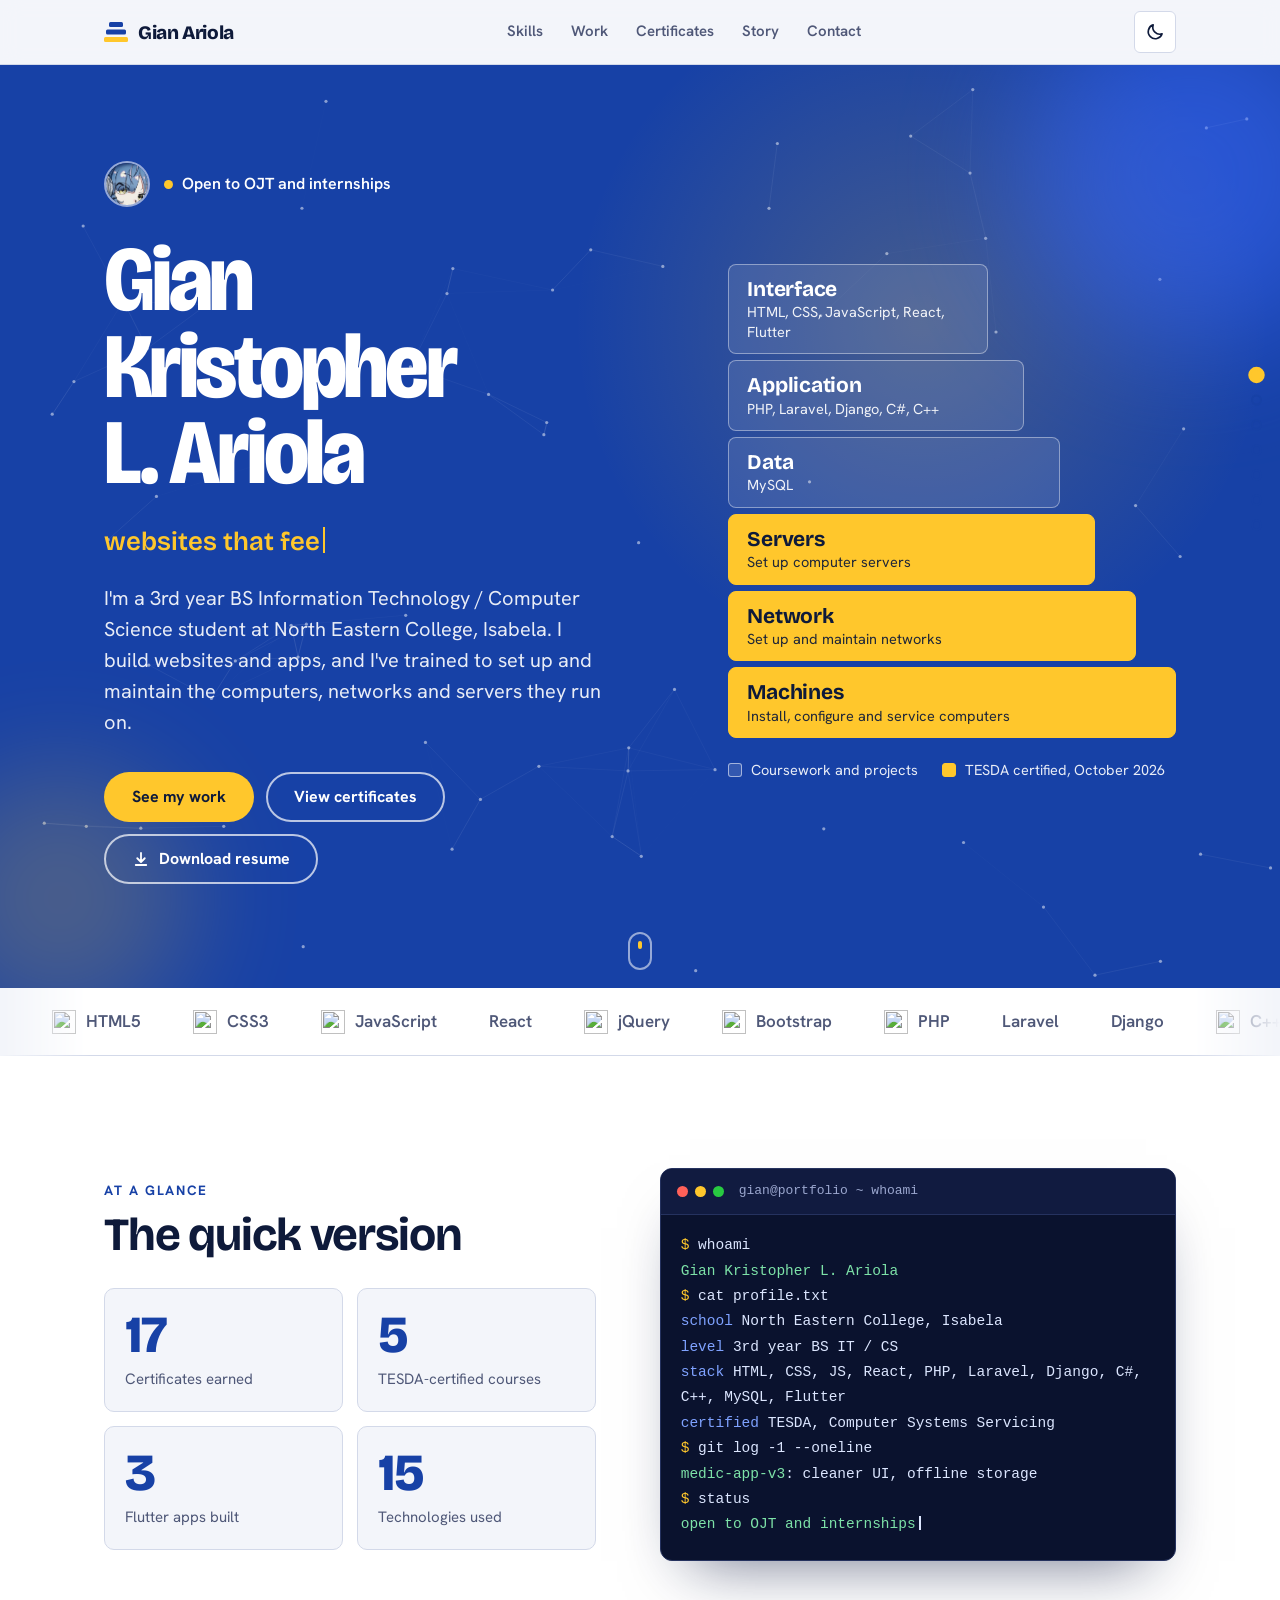
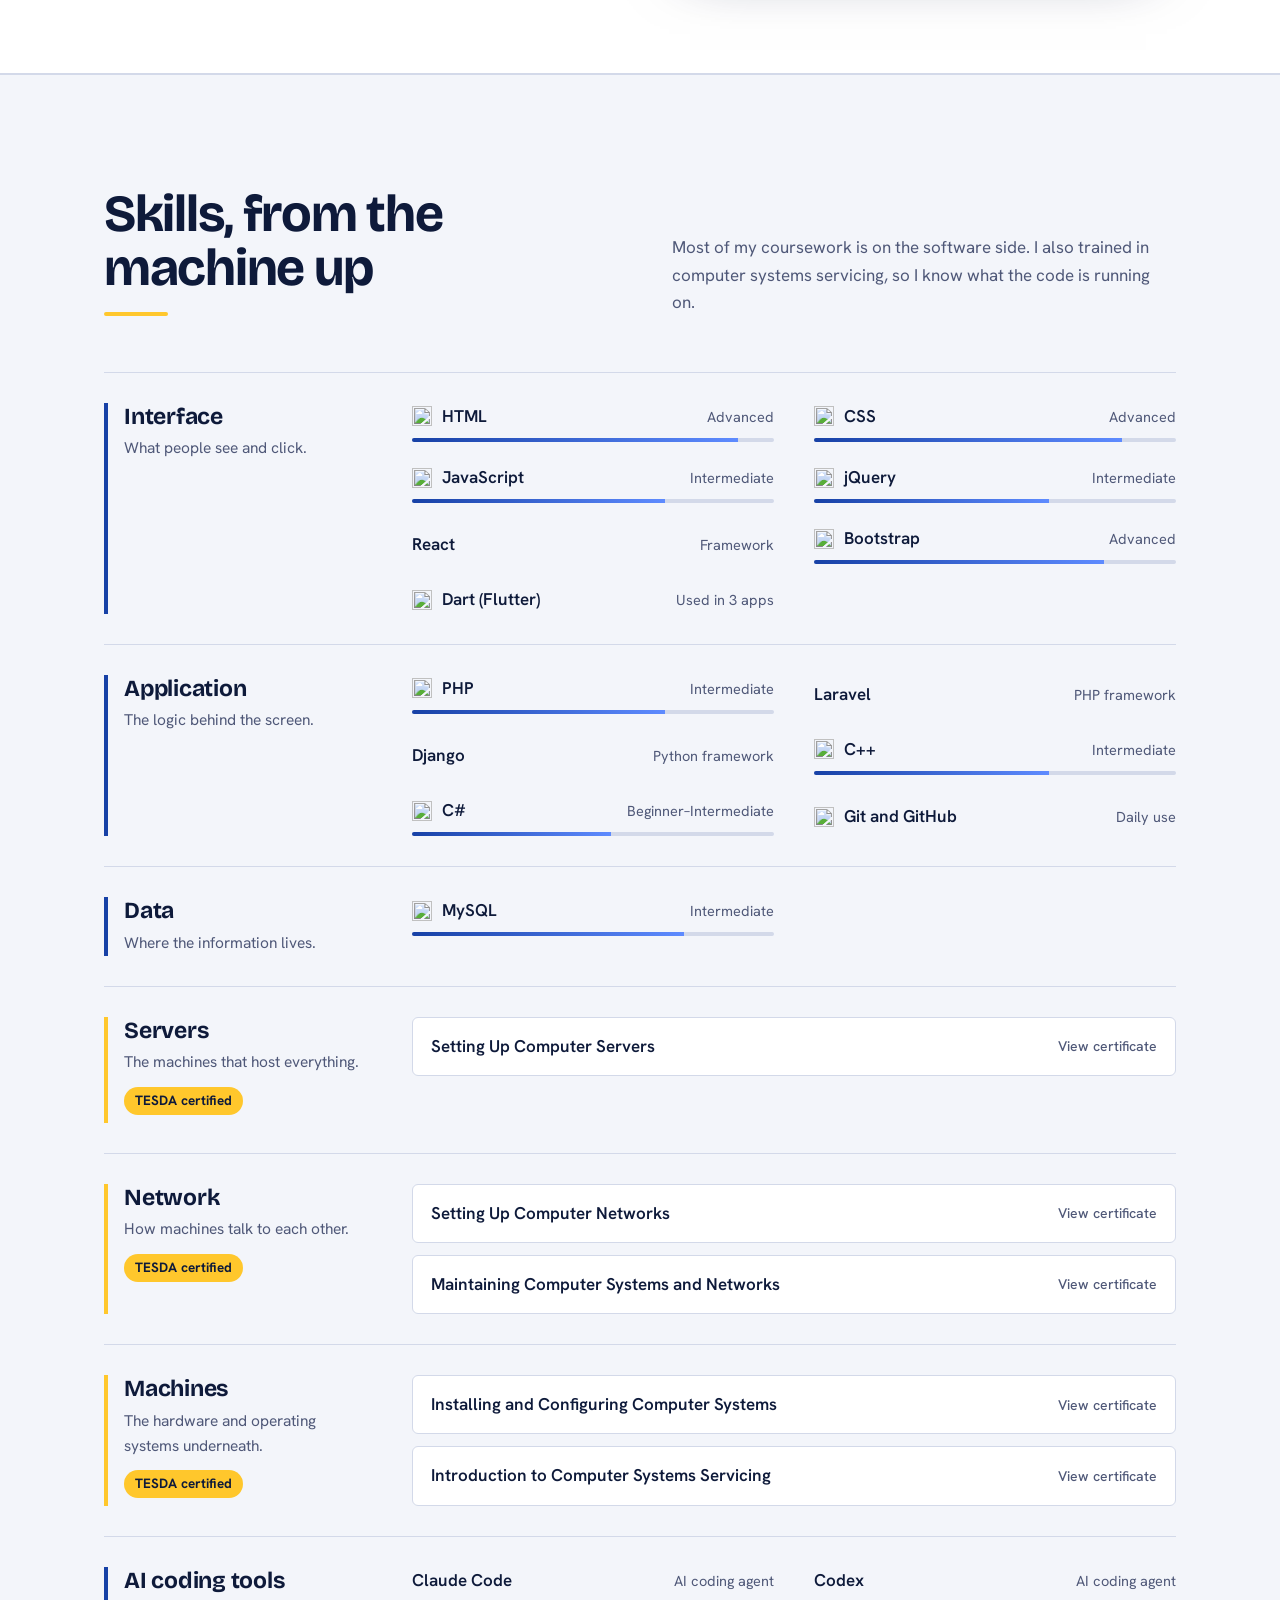
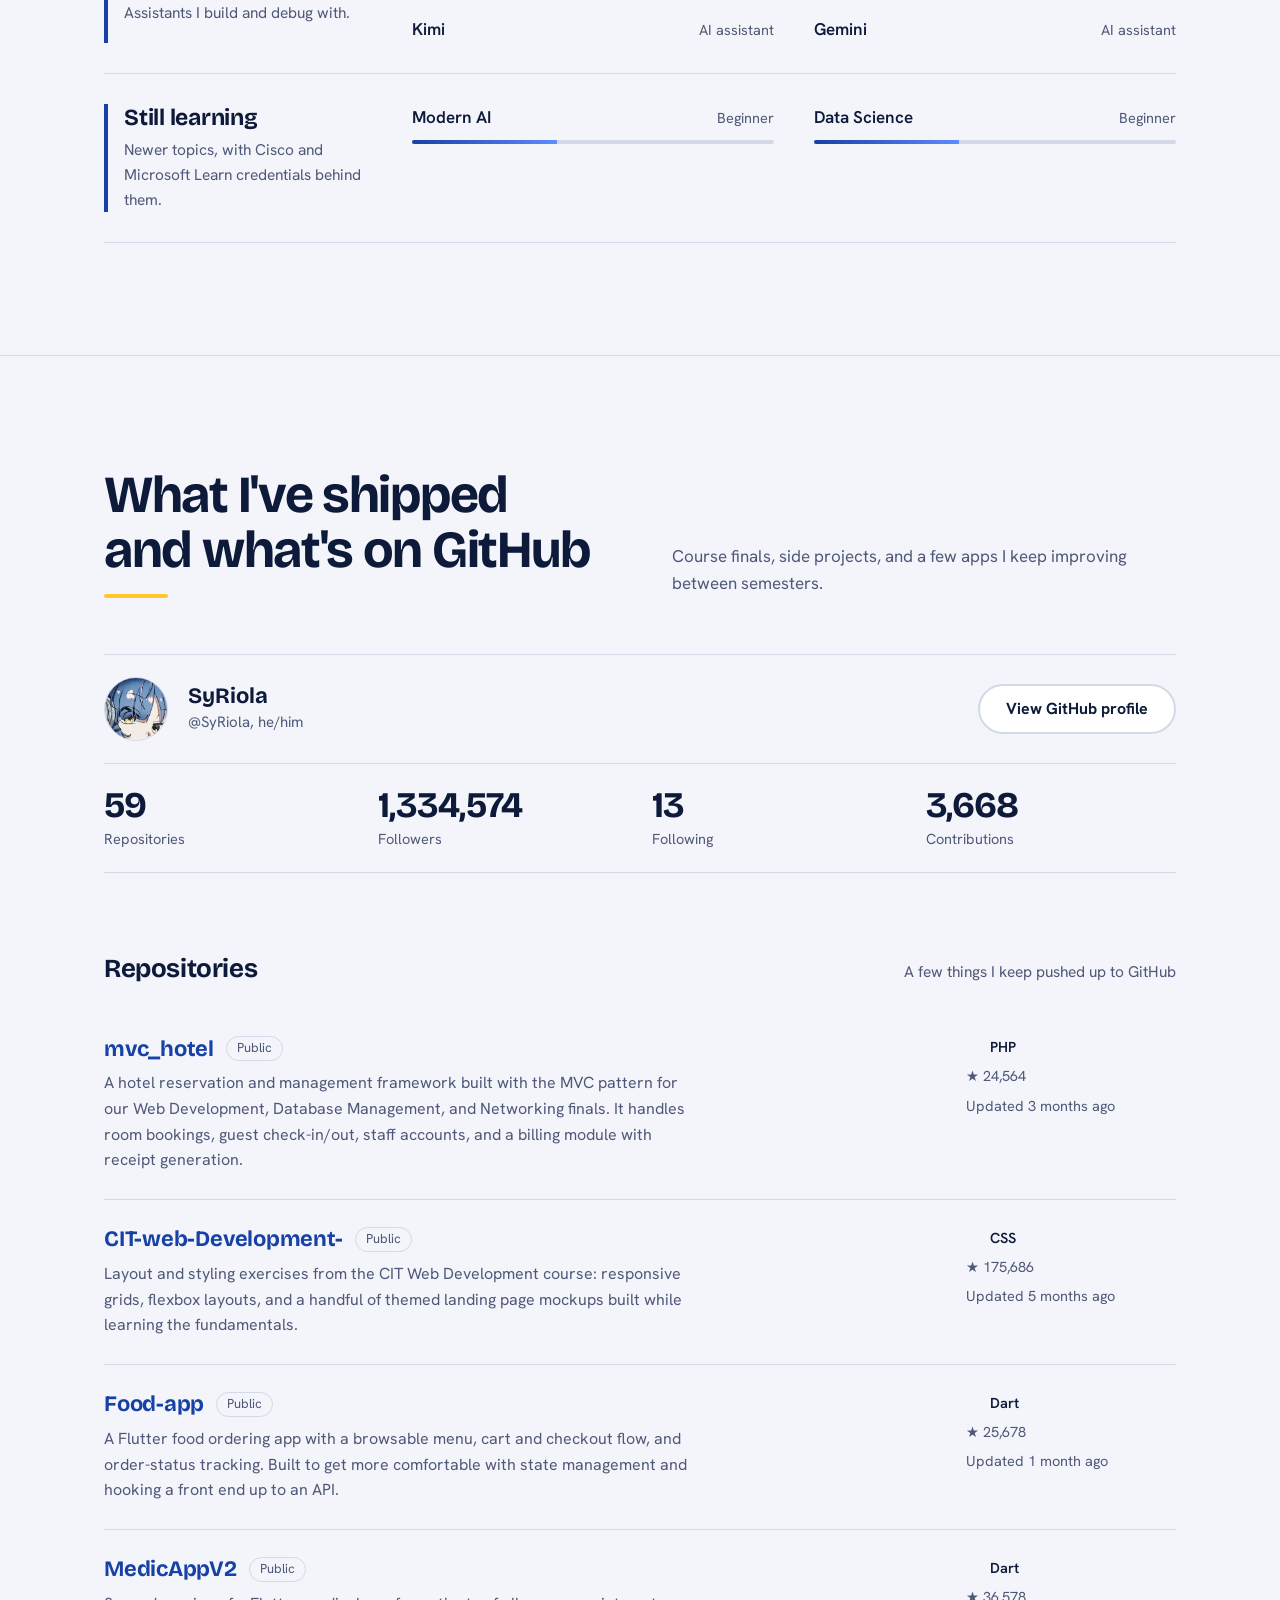
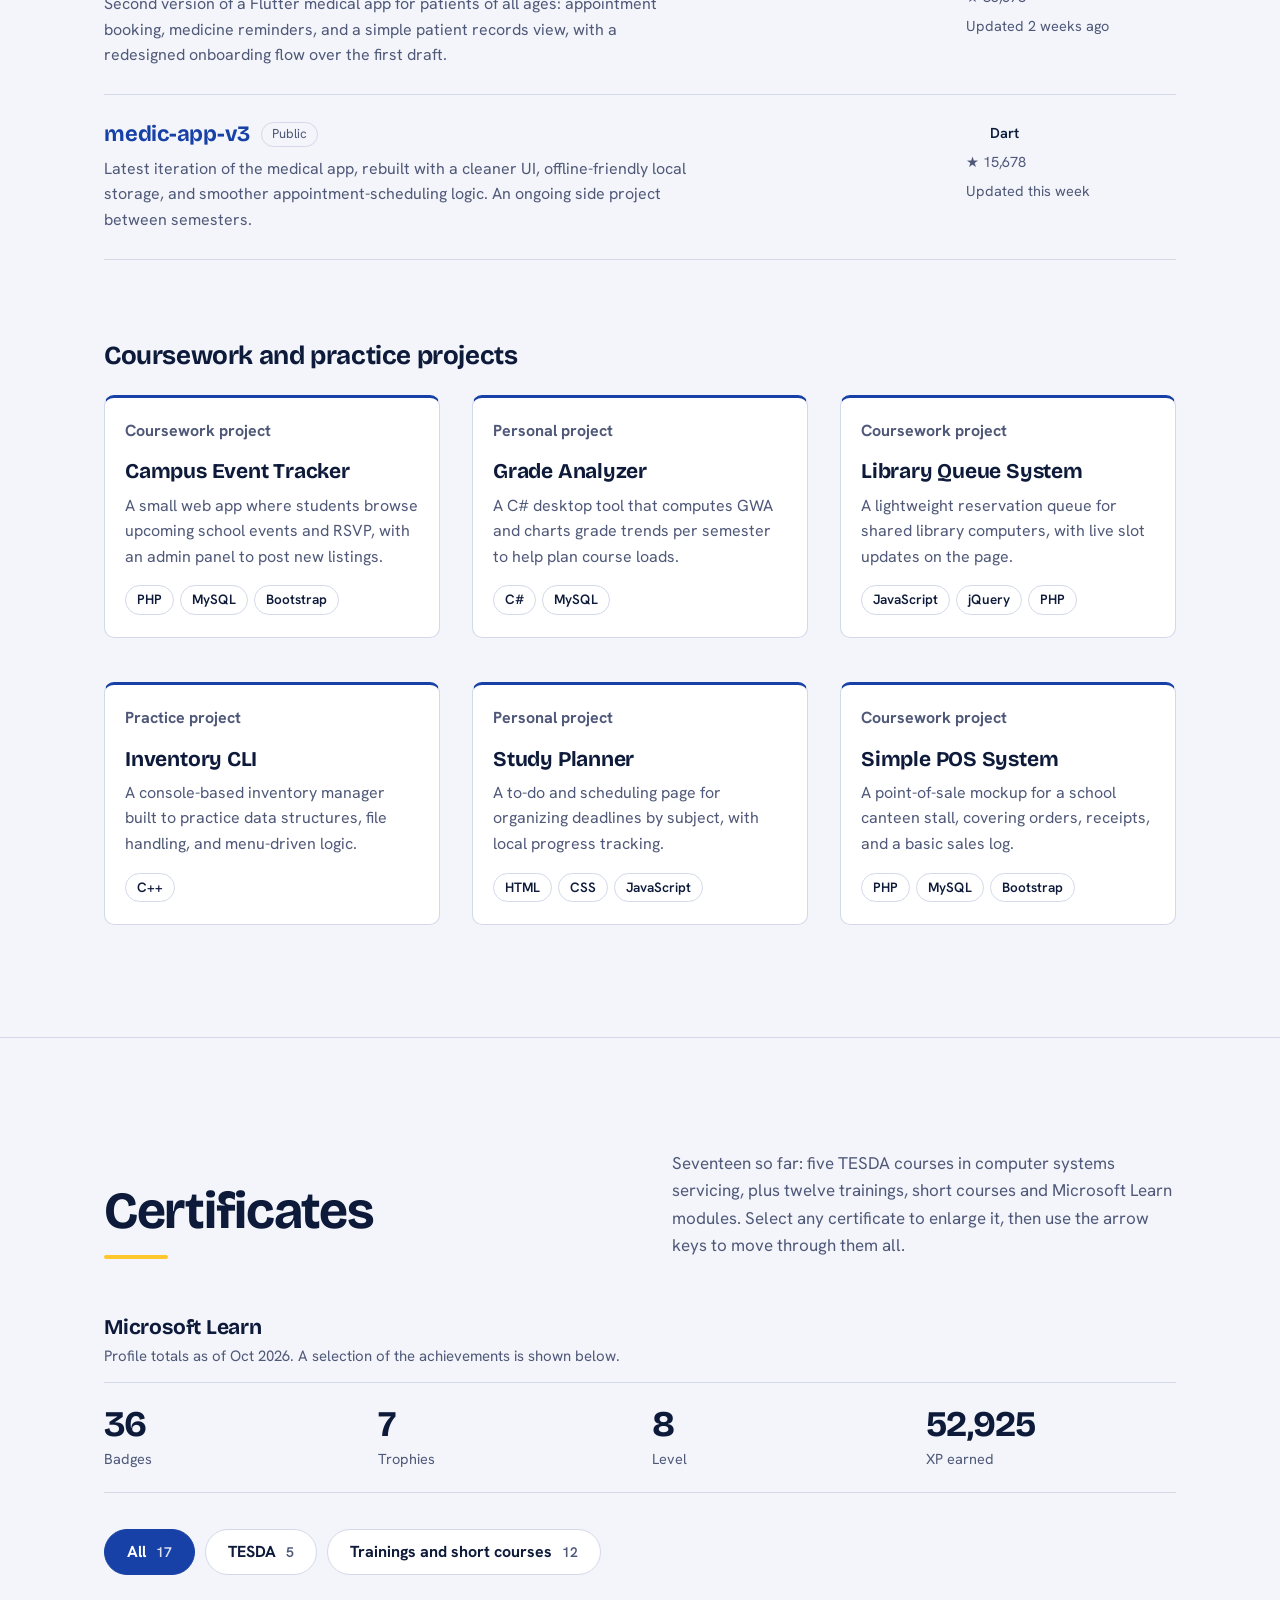
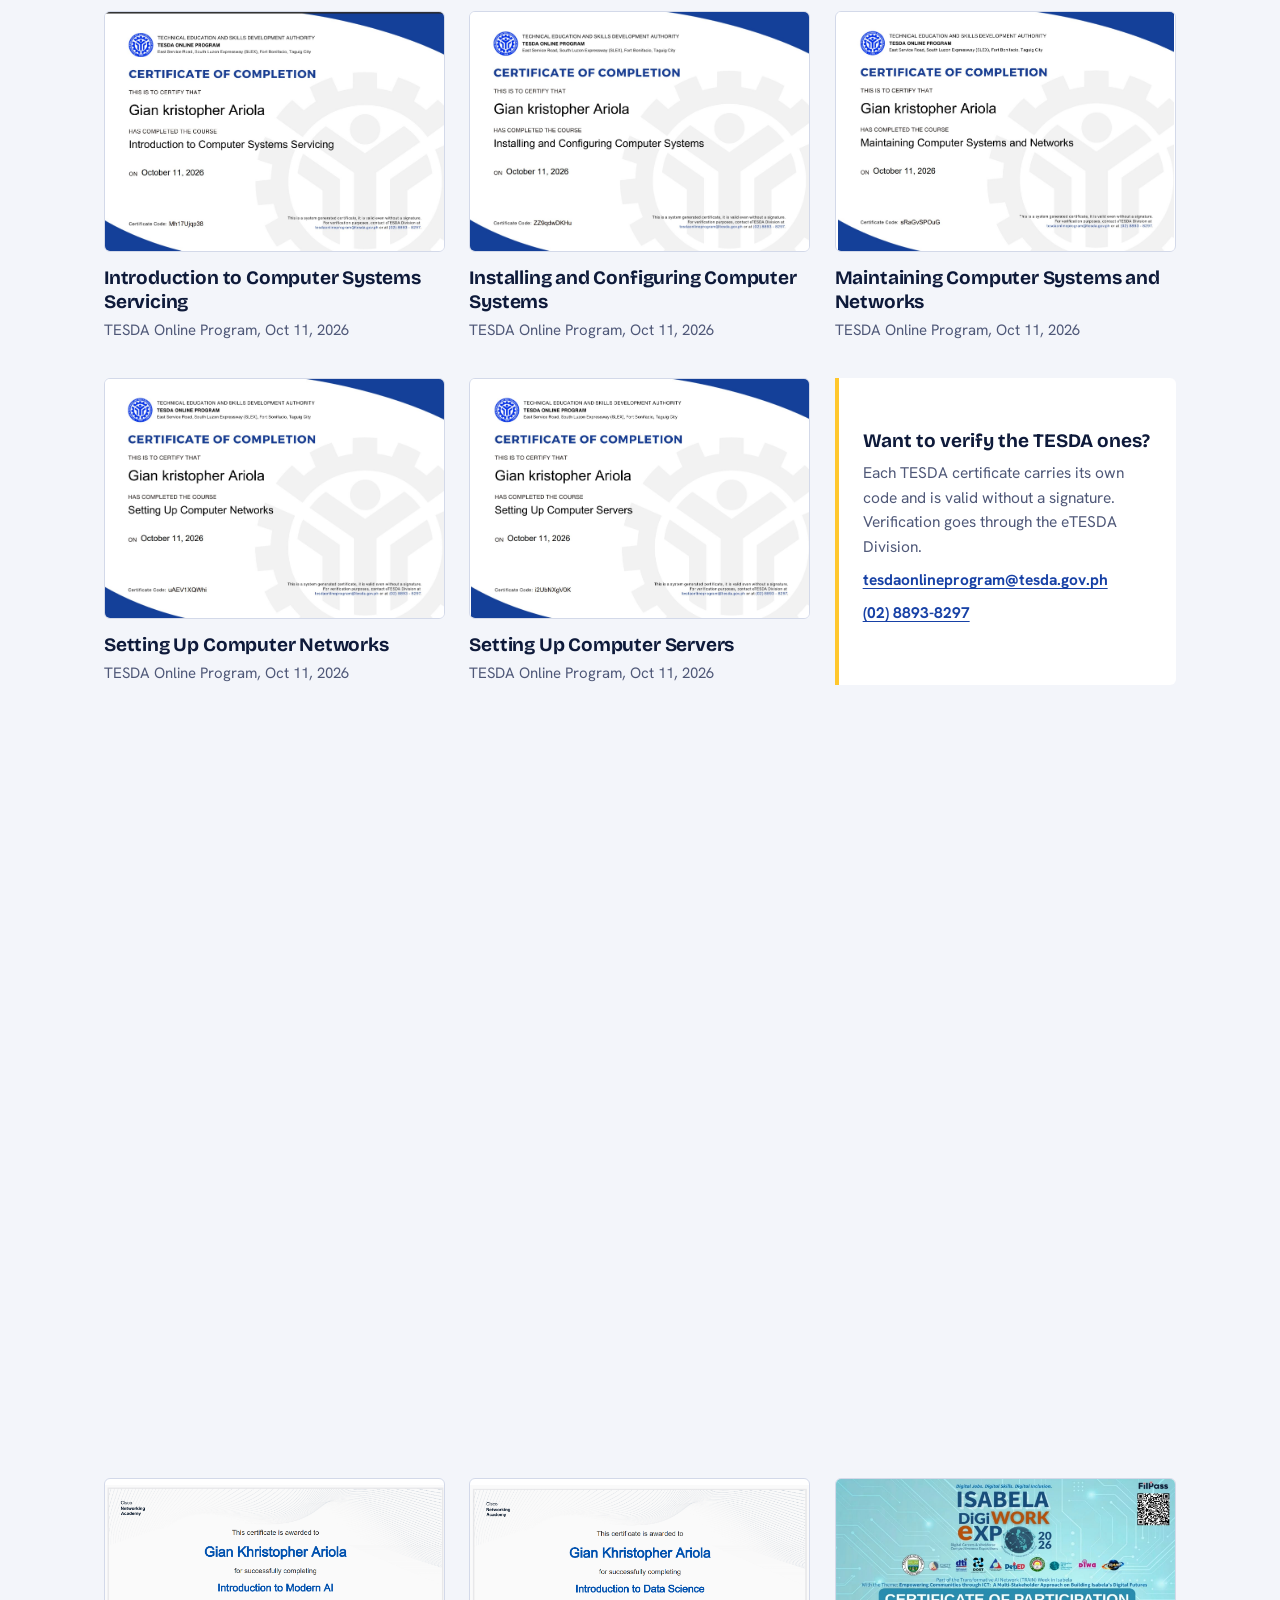
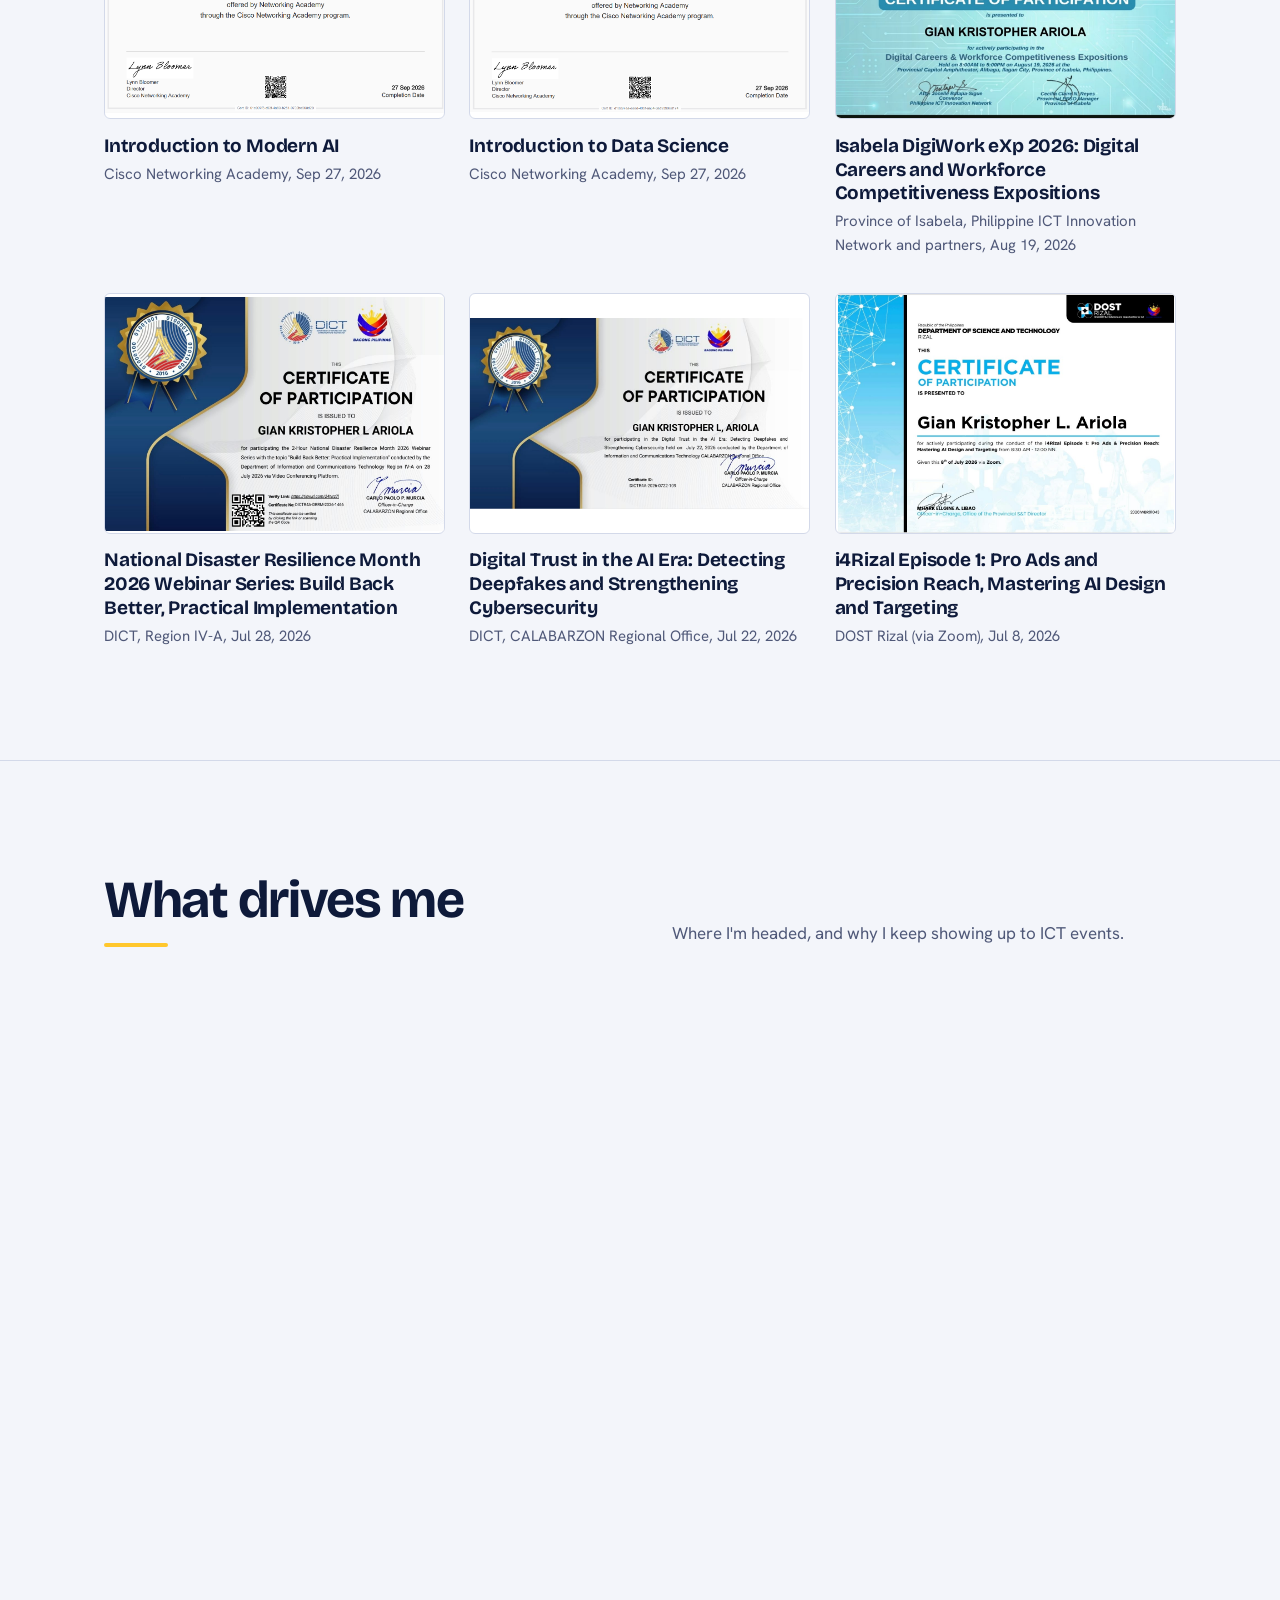
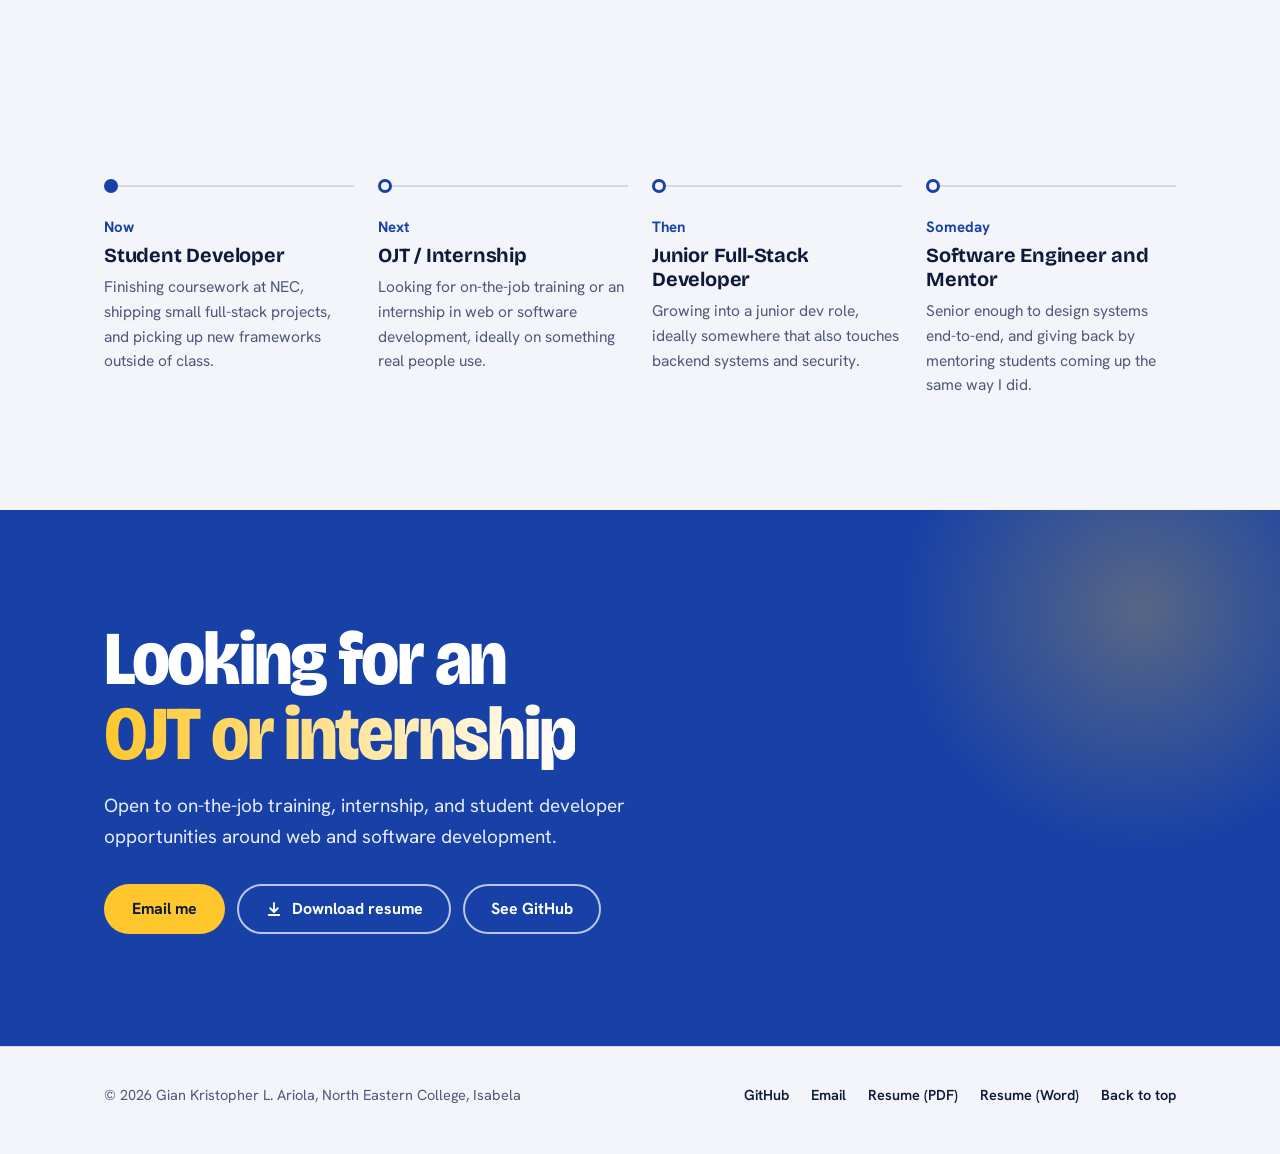
==== commit b798fd8a: "Add files via upload" ====
--- a/index.html
+++ b/index.html
@@ -6,17 +6,7 @@
 <title>Gian Kristopher Ariola | Web and software developer</title>
 <meta name="description" content="Gian Kristopher Ariola, 3rd year BS Information Technology / Computer Science student at North Eastern College, Isabela. Web and software projects, plus TESDA-certified computer systems servicing.">
 <meta name="theme-color" content="#1741A6">
-<script>
-  document.documentElement.classList.add('js');
-  /* set the theme before first paint so there is no flash */
-  (function(){
-    try{
-      var t = localStorage.getItem('portfolio-theme');
-      if(!t){ t = (window.matchMedia && window.matchMedia('(prefers-color-scheme: dark)').matches) ? 'dark' : 'light'; }
-      document.documentElement.setAttribute('data-theme', t);
-    }catch(e){}
-  })();
-</script>
+<script src="theme-init.js"></script>
 <link rel="preconnect" href="https://fonts.googleapis.com">
 <link rel="preconnect" href="https://fonts.gstatic.com" crossorigin>
 <link href="https://fonts.googleapis.com/css2?family=Bricolage+Grotesque:opsz,wdth,wght@12..96,75..100,400..800&family=Hanken+Grotesk:wght@400;500;600;700&display=swap" rel="stylesheet">
@@ -660,270 +650,6 @@
   </div>
 </dialog>
 
-<script>
-(function(){
-  'use strict';
-  var $  = function(s, r){ return (r||document).querySelector(s); };
-  var $$ = function(s, r){ return Array.prototype.slice.call((r||document).querySelectorAll(s)); };
-  var reduce = window.matchMedia('(prefers-reduced-motion: reduce)').matches;
-  var fine   = window.matchMedia('(hover: hover) and (pointer: fine)').matches;
-  var root = document.documentElement;
-
-  /* ---------- theme toggle (remembers choice) ---------- */
-  var themeBtn = $('#themeBtn');
-  function syncTheme(){
-    var dark = root.getAttribute('data-theme') === 'dark';
-    themeBtn.setAttribute('aria-label', dark ? 'Switch to light mode' : 'Switch to dark mode');
-  }
-  syncTheme();
-  themeBtn.addEventListener('click', function(){
-    var next = root.getAttribute('data-theme') === 'dark' ? 'light' : 'dark';
-    root.setAttribute('data-theme', next);
-    try{ localStorage.setItem('portfolio-theme', next); }catch(e){}
-    syncTheme();
-  });
-
-  /* ---------- mobile nav ---------- */
-  var navToggle = $('#navToggle'), nav = $('#nav');
-  function setNav(open){
-    nav.classList.toggle('open', open);
-    navToggle.setAttribute('aria-expanded', open ? 'true' : 'false');
-    navToggle.setAttribute('aria-label', open ? 'Close menu' : 'Open menu');
-  }
-  navToggle.addEventListener('click', function(){ setNav(!nav.classList.contains('open')); });
-  $$('a', nav).forEach(function(a){ a.addEventListener('click', function(){ setNav(false); }); });
-
-  /* ---------- scroll progress + header shadow ---------- */
-  var progress = $('#progress'), header = $('.site-header'), ticking = false;
-  function onScroll(){
-    var max = document.documentElement.scrollHeight - window.innerHeight;
-    progress.style.setProperty('--p', max > 0 ? Math.min(window.scrollY / max, 1) : 0);
-    header.classList.toggle('scrolled', window.scrollY > 8);
-    ticking = false;
-  }
-  window.addEventListener('scroll', function(){ if(!ticking){ ticking = true; requestAnimationFrame(onScroll); } }, {passive:true});
-  onScroll();
-
-  /* ---------- tech ticker: clone the track so it loops ---------- */
-  var track = $('#tickerTrack');
-  if(track){ $$('.ticker-item', track).forEach(function(n){ track.appendChild(n.cloneNode(true)); }); }
-
-  /* ---------- scroll reveal with stagger ---------- */
-  var groups = ['.section-head','.layer-row','.gh','.gh-stats','.subhead','.repo','.project','.filters',
-                '.cert-card','.verify','.prose','.facts','.build-list li','.step','.contact .wrap > *'];
-  var revealEls = [];
-  groups.forEach(function(sel){ $$(sel).forEach(function(el){ el.setAttribute('data-reveal',''); revealEls.push(el); }); });
-  revealEls.forEach(function(el){
-    var sibs = $$(':scope > [data-reveal]', el.parentNode);
-    el.style.setProperty('--d', Math.min(sibs.indexOf(el), 6) * 80 + 'ms');
-  });
-
-  var counters = $$('[data-count]');
-  function fmt(n){ return n.toLocaleString('en-US'); }
-  function countUp(el){
-    var target = parseInt(el.getAttribute('data-count'), 10);
-    if(reduce){ el.textContent = fmt(target); return; }
-    var t0 = performance.now(), dur = 1500;
-    (function step(now){
-      var p = Math.min((now - t0) / dur, 1), e = 1 - Math.pow(1 - p, 3);
-      el.textContent = fmt(Math.round(target * e));
-      if(p < 1) requestAnimationFrame(step);
-    })(t0);
-  }
-  if(!reduce){ counters.forEach(function(el){ el.textContent = '0'; }); }
-
-  function reveal(el){
-    el.classList.add('is-in');
-    if(el.classList.contains('gh-stats')){ $$('[data-count]', el).forEach(countUp); }
-  }
-  if(reduce || !('IntersectionObserver' in window)){
-    revealEls.forEach(reveal);
-  } else {
-    var io = new IntersectionObserver(function(entries){
-      entries.forEach(function(e){ if(e.isIntersecting){ reveal(e.target); io.unobserve(e.target); } });
-    }, {threshold:0.14, rootMargin:'0px 0px -6% 0px'});
-    revealEls.forEach(function(el){ io.observe(el); });
-  }
-
-  /* ---------- nav scroll-spy + active skill layer ---------- */
-  if('IntersectionObserver' in window){
-    var links = $$('a', nav);
-    var spy = new IntersectionObserver(function(entries){
-      entries.forEach(function(e){
-        if(!e.isIntersecting) return;
-        links.forEach(function(a){ a.removeAttribute('aria-current'); });
-        var l = $('a[href="#' + e.target.id + '"]', nav);
-        if(l) l.setAttribute('aria-current', 'true');
-      });
-    }, {rootMargin:'-45% 0px -50% 0px'});
-    $$('main > section[id]').forEach(function(s){ spy.observe(s); });
-
-    var rowSpy = new IntersectionObserver(function(entries){
-      entries.forEach(function(e){ e.target.classList.toggle('is-active', e.isIntersecting); });
-    }, {rootMargin:'-42% 0px -42% 0px'});
-    $$('.layer-row').forEach(function(r){ rowSpy.observe(r); });
-  }
-
-  /* ---------- hero: spotlight follows the pointer, stack tilts ---------- */
-  var hero = $('#hero'), stackList = $('.stack-list');
-  if(hero && fine && !reduce){
-    hero.addEventListener('pointermove', function(e){
-      var r = hero.getBoundingClientRect();
-      var x = (e.clientX - r.left) / r.width, y = (e.clientY - r.top) / r.height;
-      hero.style.setProperty('--mx', (x * 100) + '%');
-      hero.style.setProperty('--my', (y * 100) + '%');
-      stackList.style.setProperty('--ry', ((x - .5) * 10) + 'deg');
-      stackList.style.setProperty('--rx', (-(y - .5) * 8) + 'deg');
-    });
-    hero.addEventListener('pointerleave', function(){
-      stackList.style.setProperty('--ry', '0deg');
-      stackList.style.setProperty('--rx', '0deg');
-    });
-  }
-
-  /* ---------- certificate cards: tilt and glare ---------- */
-  if(fine && !reduce){
-    $$('.cert-thumb').forEach(function(t){
-      t.addEventListener('pointermove', function(e){
-        var r = t.getBoundingClientRect();
-        var x = (e.clientX - r.left) / r.width, y = (e.clientY - r.top) / r.height;
-        t.style.setProperty('--ry', ((x - .5) * 9) + 'deg');
-        t.style.setProperty('--rx', (-(y - .5) * 7) + 'deg');
-        t.style.setProperty('--gx', (x * 100) + '%');
-        t.style.setProperty('--gy', (y * 100) + '%');
-      });
-      t.addEventListener('pointerleave', function(){
-        t.style.setProperty('--ry', '0deg');
-        t.style.setProperty('--rx', '0deg');
-      });
-    });
-  }
-
-  /* ---------- certificate filters ---------- */
-  var filterBtns = $$('.filter'), gridItems = $$('#certGrid [data-group]');
-  filterBtns.forEach(function(btn){
-    btn.addEventListener('click', function(){
-      var g = btn.getAttribute('data-filter'), n = 0;
-      filterBtns.forEach(function(b){ b.setAttribute('aria-pressed', b === btn ? 'true' : 'false'); });
-      gridItems.forEach(function(it){
-        var show = g === 'all' || it.getAttribute('data-group') === g;
-        it.hidden = !show;
-        if(!show) return;
-        it.classList.add('is-in');
-        it.classList.remove('enter');
-        if(!reduce){
-          void it.offsetWidth;
-          it.style.setProperty('--d', (n++ * 55) + 'ms');
-          it.classList.add('enter');
-        }
-      });
-    });
-  });
-
-  /* ---------- certificate viewer: next / previous / keys / swipe ---------- */
-  var box = $('#lightbox'), img = $('#lightboxImg'), lbTitle = $('#lbTitle'),
-      lbMeta = $('#lbMeta'), lbCount = $('#lbCount');
-  var list = [], idx = 0, lastFocus = null;
-
-  function visibleThumbs(){ return $$('#certGrid > :not([hidden]) .cert-thumb'); }
-  function show(i, dir){
-    idx = (i + list.length) % list.length;
-    var b = list[idx];
-    img.classList.remove('swap');
-    img.style.setProperty('--dir', (dir || 0) * 40 + 'px');
-    img.src = b.getAttribute('data-full');
-    img.alt = 'Certificate: ' + b.getAttribute('data-title');
-    lbTitle.textContent = b.getAttribute('data-title');
-    lbMeta.textContent  = b.getAttribute('data-meta') || '';
-    lbCount.textContent = (idx + 1) + ' of ' + list.length;
-    if(!reduce){ void img.offsetWidth; img.classList.add('swap'); }
-    [idx + 1, idx - 1].forEach(function(j){
-      var n = list[(j + list.length) % list.length];
-      if(n){ (new Image()).src = n.getAttribute('data-full'); }
-    });
-  }
-  $$('.cert-thumb[data-full]').forEach(function(b){
-    b.addEventListener('click', function(){
-      list = visibleThumbs();
-      lastFocus = b;
-      show(list.indexOf(b), 0);
-      box.showModal();
-    });
-  });
-  $('#lbPrev').addEventListener('click', function(){ show(idx - 1, -1); });
-  $('#lbNext').addEventListener('click', function(){ show(idx + 1, 1); });
-  box.addEventListener('keydown', function(e){
-    if(e.key === 'ArrowLeft'){ e.preventDefault(); show(idx - 1, -1); }
-    if(e.key === 'ArrowRight'){ e.preventDefault(); show(idx + 1, 1); }
-  });
-  box.addEventListener('click', function(e){ if(e.target === box) box.close(); });
-  box.addEventListener('close', function(){ img.removeAttribute('src'); if(lastFocus) lastFocus.focus(); });
-  var sx = null;
-  box.addEventListener('touchstart', function(e){ sx = e.touches[0].clientX; }, {passive:true});
-  box.addEventListener('touchend', function(e){
-    if(sx === null) return;
-    var dx = e.changedTouches[0].clientX - sx; sx = null;
-    if(Math.abs(dx) > 50){ show(idx + (dx < 0 ? 1 : -1), dx < 0 ? 1 : -1); }
-  }, {passive:true});
-})();
-</script>
-<script>
-(function(){
-  var $=function(s,r){return (r||document).querySelector(s)}, $$=function(s,r){return Array.prototype.slice.call((r||document).querySelectorAll(s))};
-  var reduce=matchMedia('(prefers-reduced-motion: reduce)').matches, fine=matchMedia('(hover: hover) and (pointer: fine)').matches;
-  var hero=$('#hero');
-
-  /* typewriter role line */
-  var typed=$('#typed'), words=['websites that feel good to use.','mobile apps in Flutter.','systems from the server up.','things I wish already existed.'];
-  if(reduce){typed.textContent=words[0];}
-  else{var w=0,c=0,del=false;(function tick(){var t=words[w];typed.textContent=t.slice(0,c);
-    if(!del&&c===t.length){del=true;return setTimeout(tick,1700);}
-    if(del&&c===0){del=false;w=(w+1)%words.length;return setTimeout(tick,350);}
-    c+=del?-1:1;setTimeout(tick,del?28:60);})();}
-
-  /* particle network in the hero */
-  var cv=$('#fx');
-  if(cv&&!reduce){var x=cv.getContext('2d'),P=[],W,H,run=true;
-    function size(){W=cv.width=hero.clientWidth;H=cv.height=hero.clientHeight;P=[];var n=Math.min(70,Math.floor(W/18));
-      for(var i=0;i<n;i++)P.push({x:Math.random()*W,y:Math.random()*H,vx:(Math.random()-.5)*.35,vy:(Math.random()-.5)*.35});}
-    size();addEventListener('resize',size);
-    new IntersectionObserver(function(e){run=e[0].isIntersecting;if(run)draw();}).observe(hero);
-    function draw(){if(!run)return;x.clearRect(0,0,W,H);
-      for(var i=0;i<P.length;i++){var a=P[i];a.x+=a.vx;a.y+=a.vy;if(a.x<0||a.x>W)a.vx*=-1;if(a.y<0||a.y>H)a.vy*=-1;
-        x.fillStyle='rgba(255,255,255,.7)';x.beginPath();x.arc(a.x,a.y,1.6,0,6.3);x.fill();
-        for(var j=i+1;j<P.length;j++){var b=P[j],d=Math.hypot(a.x-b.x,a.y-b.y);
-          if(d<120){x.strokeStyle='rgba(255,255,255,'+(.2*(1-d/120))+')';x.beginPath();x.moveTo(a.x,a.y);x.lineTo(b.x,b.y);x.stroke();}}}
-      requestAnimationFrame(draw);}
-    draw();}
-
-  /* parallax var, back to top */
-  var toTop=$('#toTop');
-  addEventListener('scroll',function(){var y=scrollY;hero.style.setProperty('--sy',y);toTop.classList.toggle('show',y>700);},{passive:true});
-  toTop.addEventListener('click',function(){scrollTo({top:0,behavior:reduce?'auto':'smooth'});});
-
-  /* side dots */
-  var dots=$('#dots'),secs=[['hero','Intro'],['glance','Glance'],['skills','Skills'],['work','Work'],['certs','Certificates'],['story','Story'],['contact','Contact']];
-  secs.forEach(function(s){var a=document.createElement('a');a.href='#'+s[0];a.setAttribute('aria-label',s[1]);a.innerHTML='<span>'+s[1]+'</span>';dots.appendChild(a);});
-  var so=new IntersectionObserver(function(es){es.forEach(function(e){if(e.isIntersecting){$$('a',dots).forEach(function(a){a.classList.toggle('on',a.getAttribute('href')==='#'+e.target.id);});}});},{rootMargin:'-45% 0px -50% 0px'});
-  secs.forEach(function(s){var el=document.getElementById(s[0]);if(el)so.observe(el);});
-
-  /* glance: count up + terminal types in */
-  function count(el){var t=+el.dataset.n;if(reduce){el.textContent=t;return;}var t0=performance.now();
-    (function f(n){var p=Math.min((n-t0)/1400,1);el.textContent=Math.round(t*(1-Math.pow(1-p,3)));if(p<1)requestAnimationFrame(f);})(t0);}
-  var gio=new IntersectionObserver(function(es){es.forEach(function(e){if(!e.isIntersecting)return;
-    e.target.classList.add('is-live');$$('[data-n]',e.target).forEach(count);gio.unobserve(e.target);});},{threshold:.25});
-  $$('.fx-rise').forEach(function(el){gio.observe(el);});
-  if(reduce){$$('.tl').forEach(function(t){t.style.opacity=1;t.style.transform='none';});}
-
-  /* pointer spotlight on cards, magnetic buttons */
-  if(fine&&!reduce){
-    $$('.project,.repo').forEach(function(c){c.addEventListener('pointermove',function(e){var r=c.getBoundingClientRect();
-      c.style.setProperty('--mx',(e.clientX-r.left)+'px');c.style.setProperty('--my',(e.clientY-r.top)+'px');});});
-    $$('.btn').forEach(function(b){b.addEventListener('pointermove',function(e){var r=b.getBoundingClientRect();
-      b.style.transform='translate('+((e.clientX-r.left-r.width/2)*.18)+'px,'+((e.clientY-r.top-r.height/2)*.28)+'px)';});
-      b.addEventListener('pointerleave',function(){b.style.transform='';});});
-  }
-})();
-</script>
+<script src="script.js"></script>
 </body>
 </html>
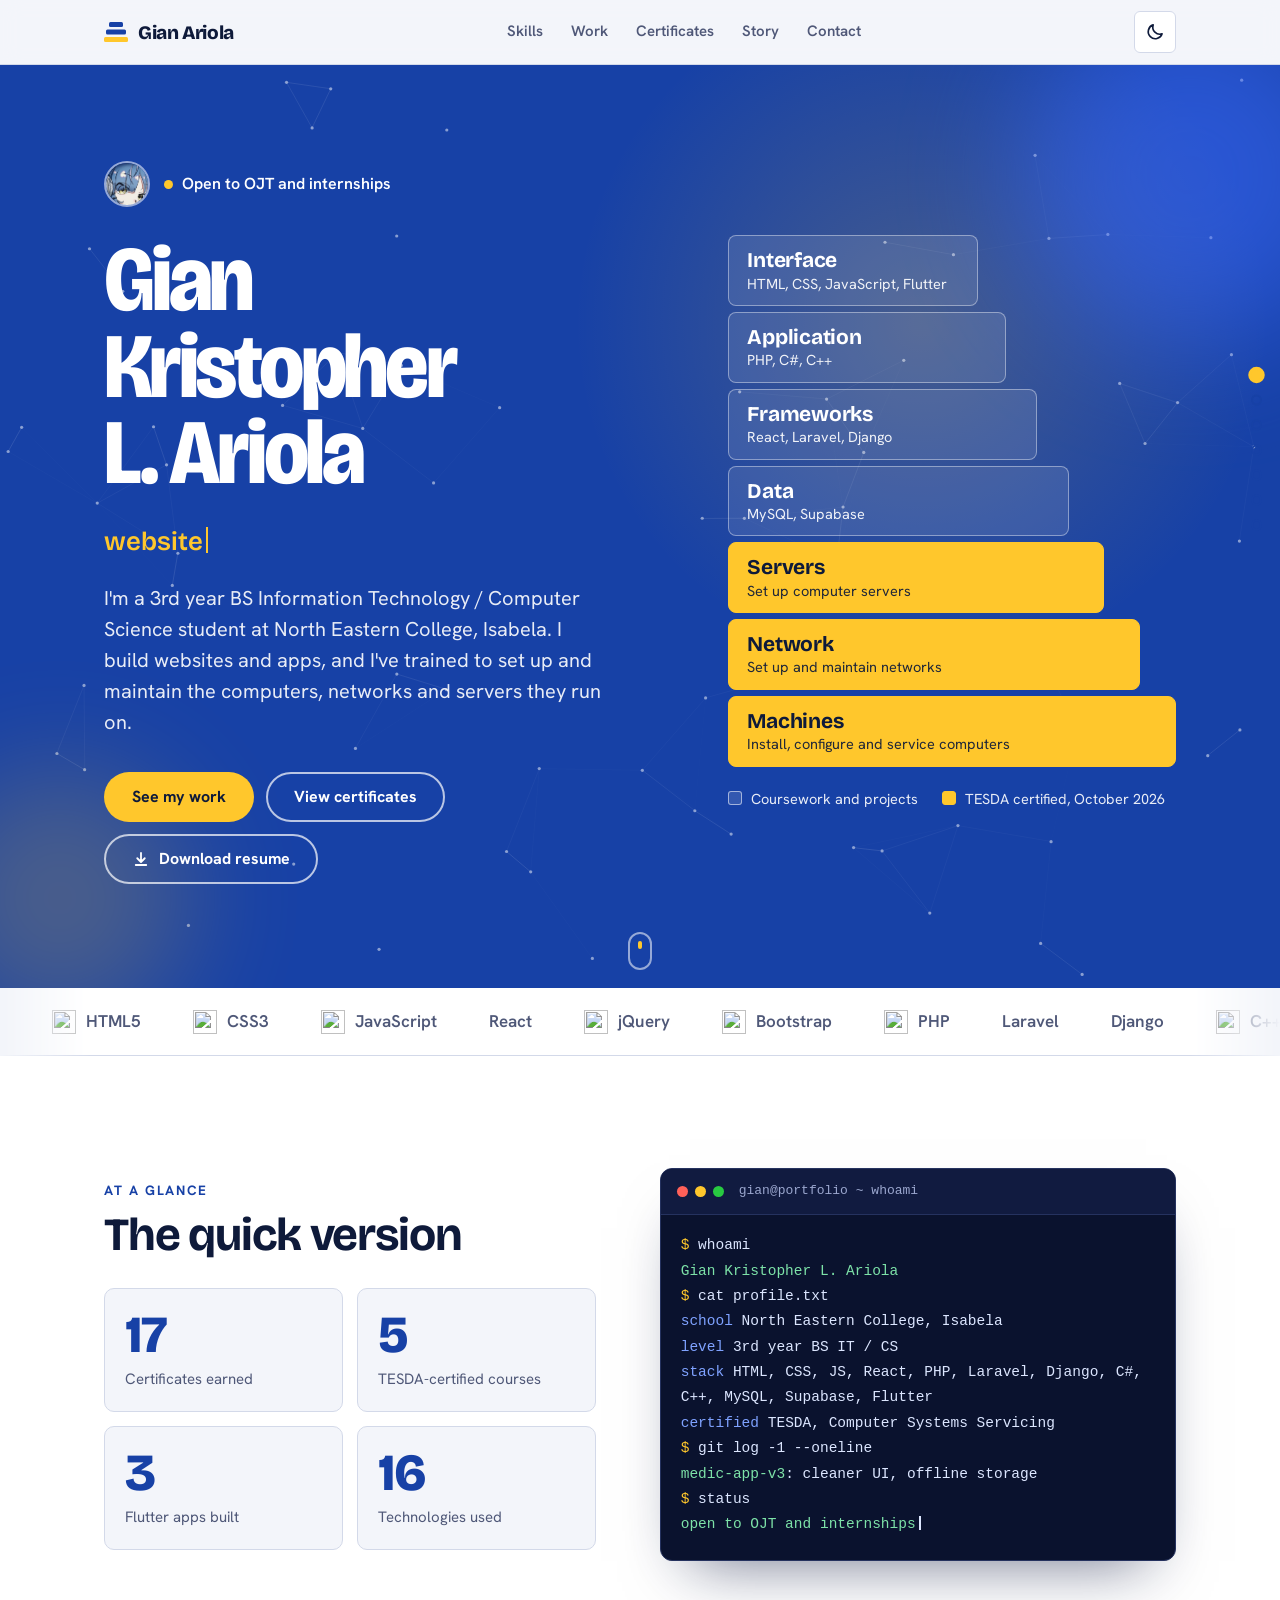
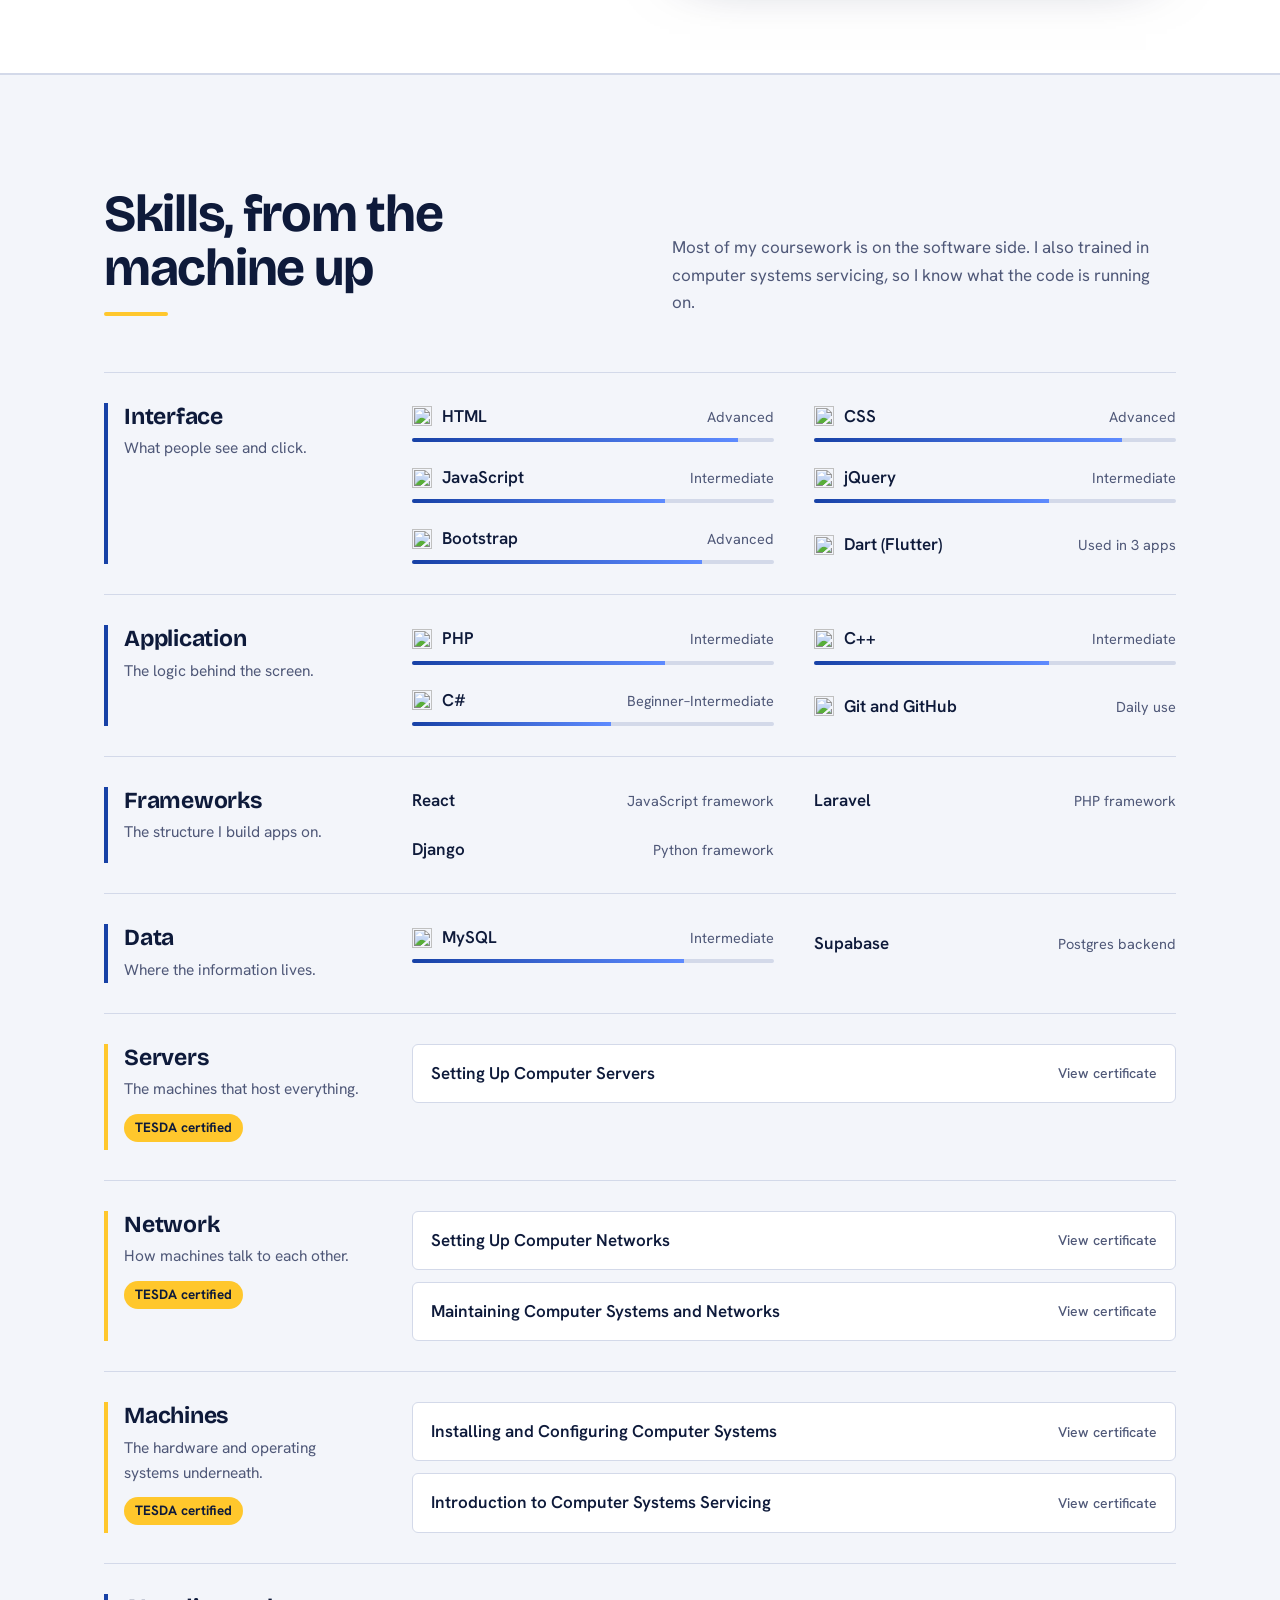
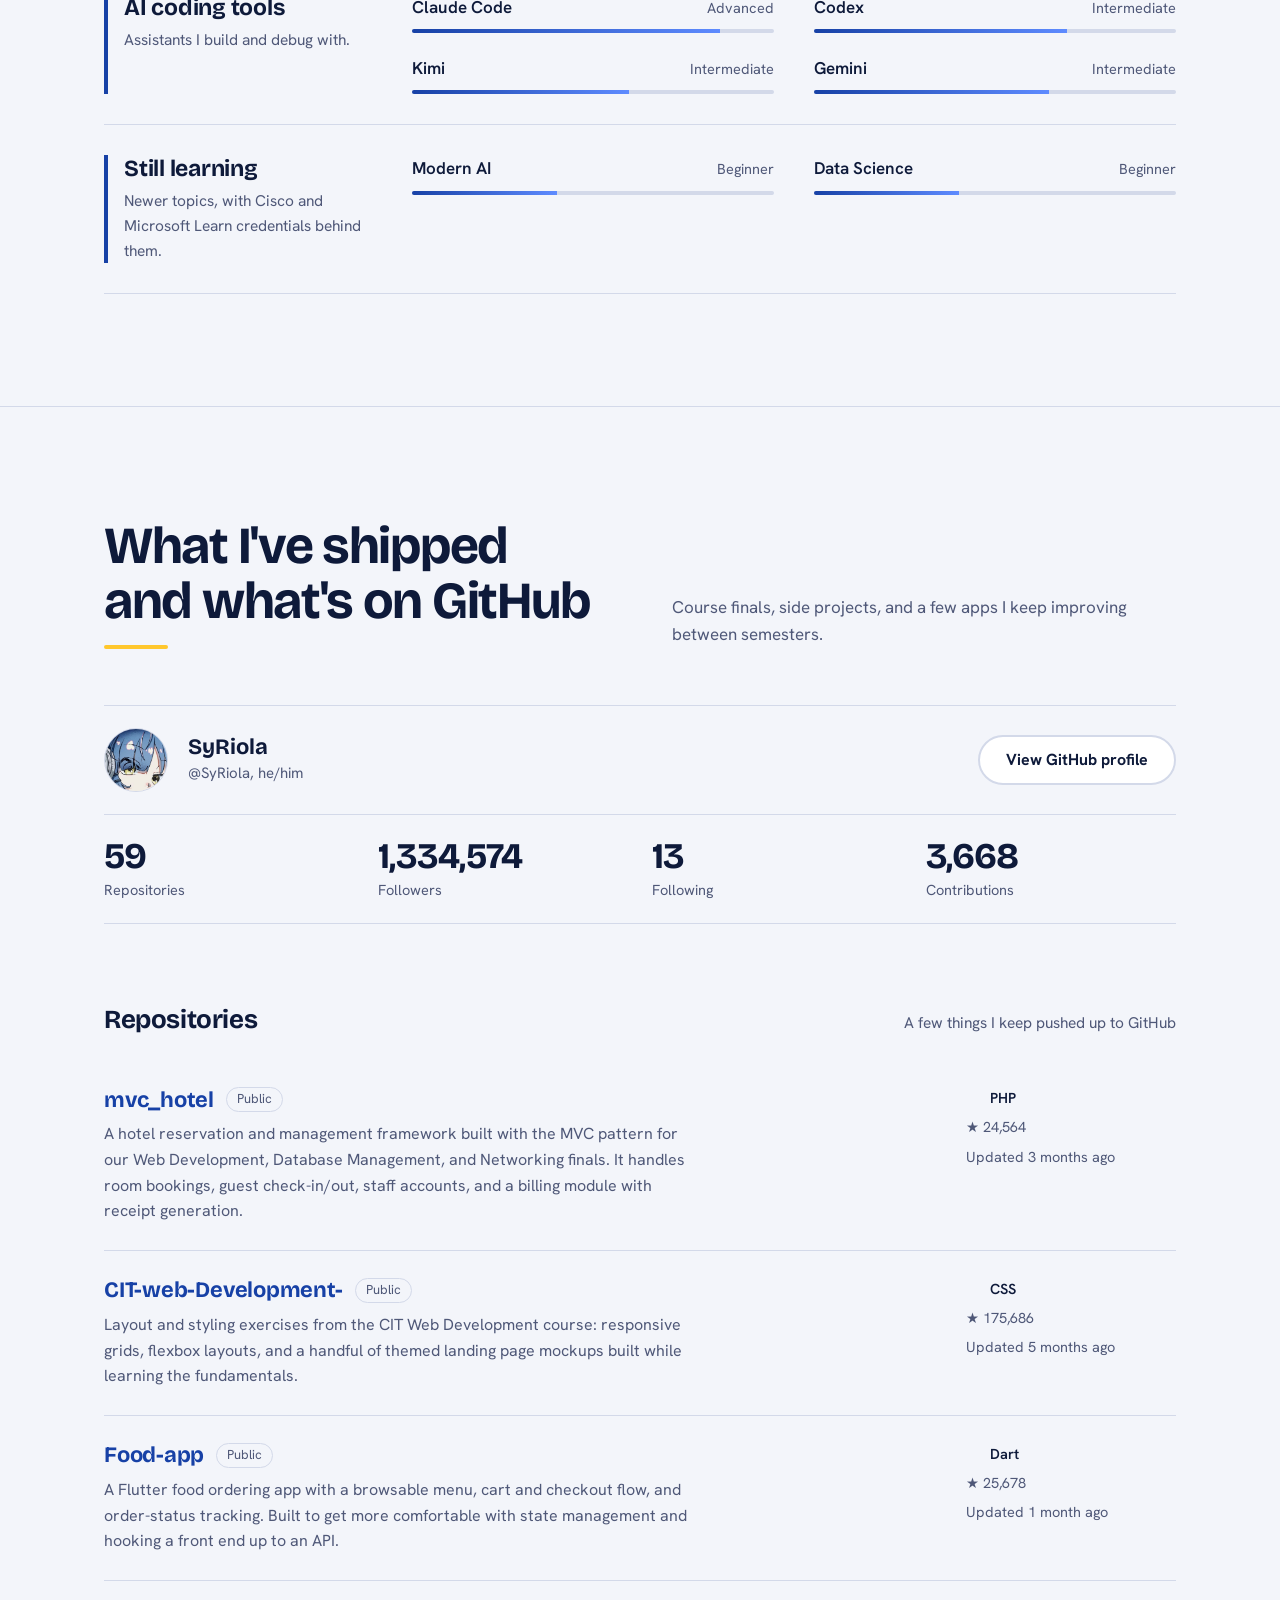
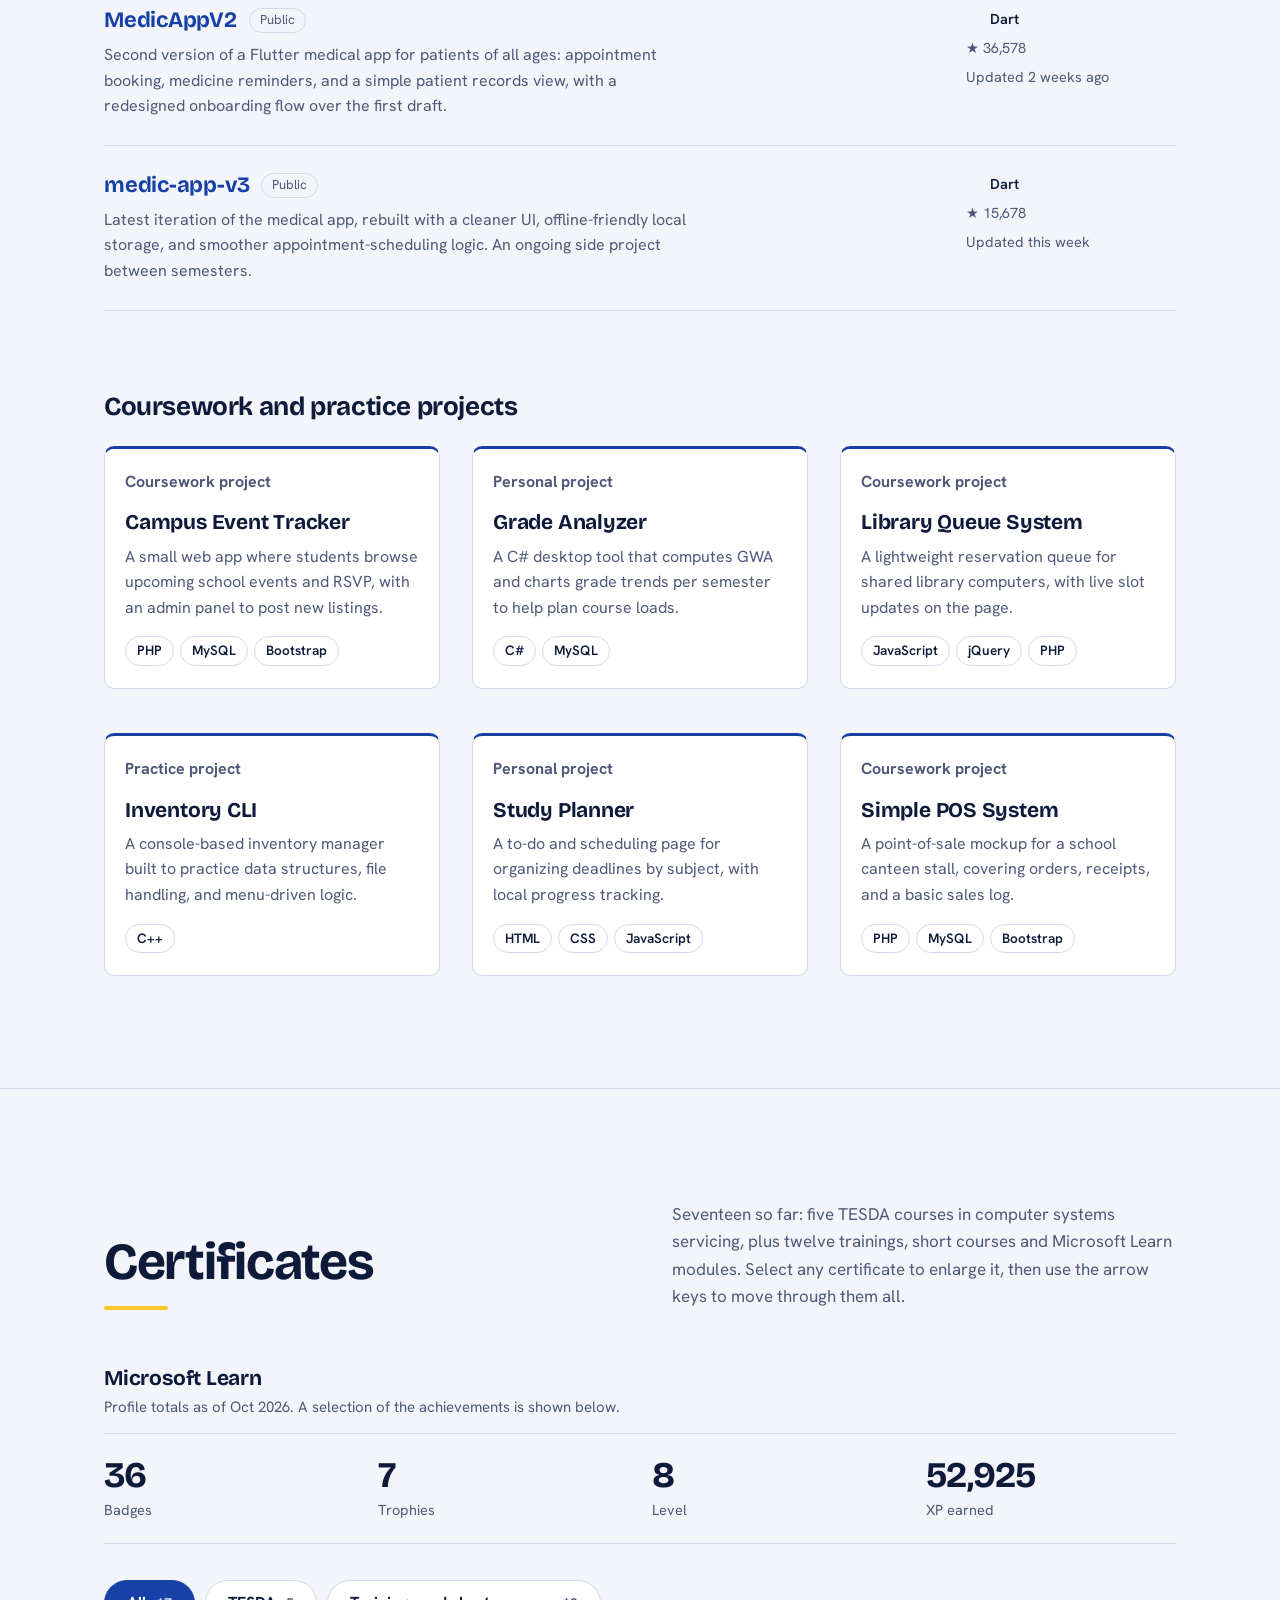
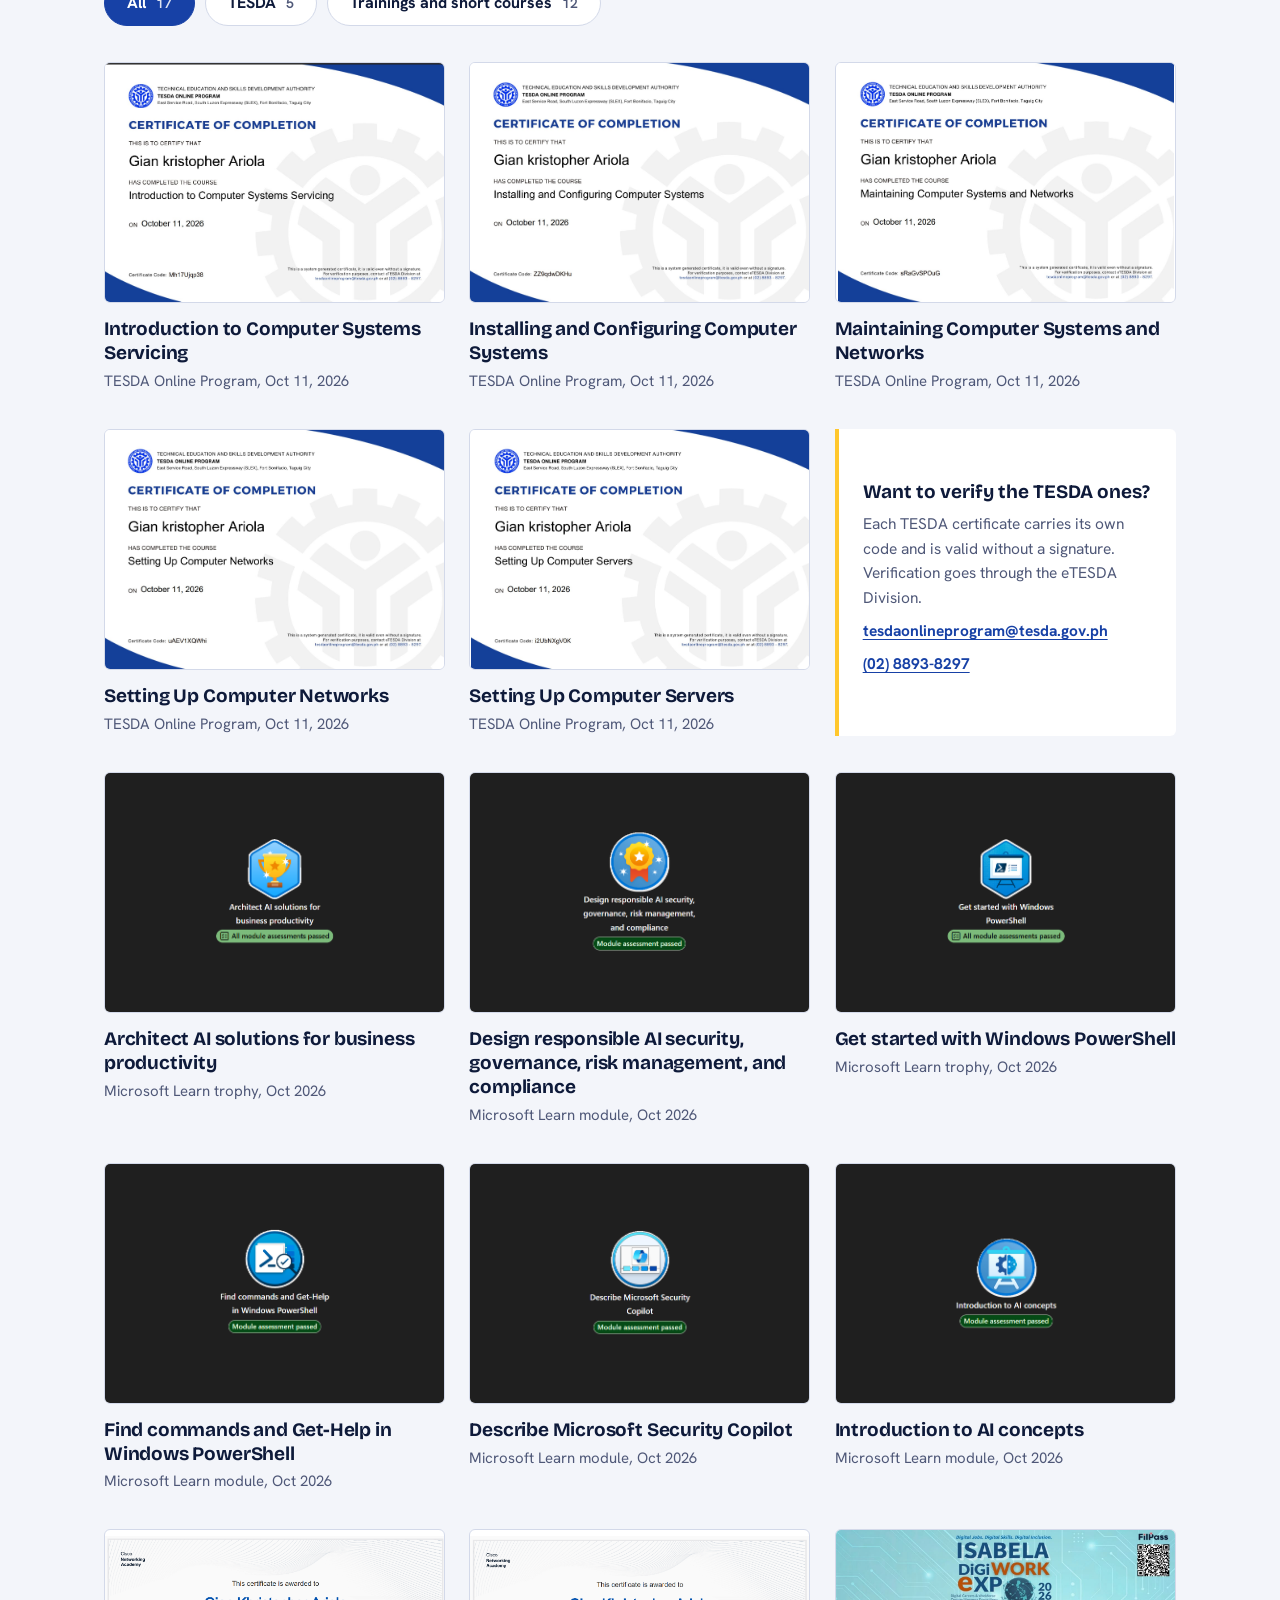
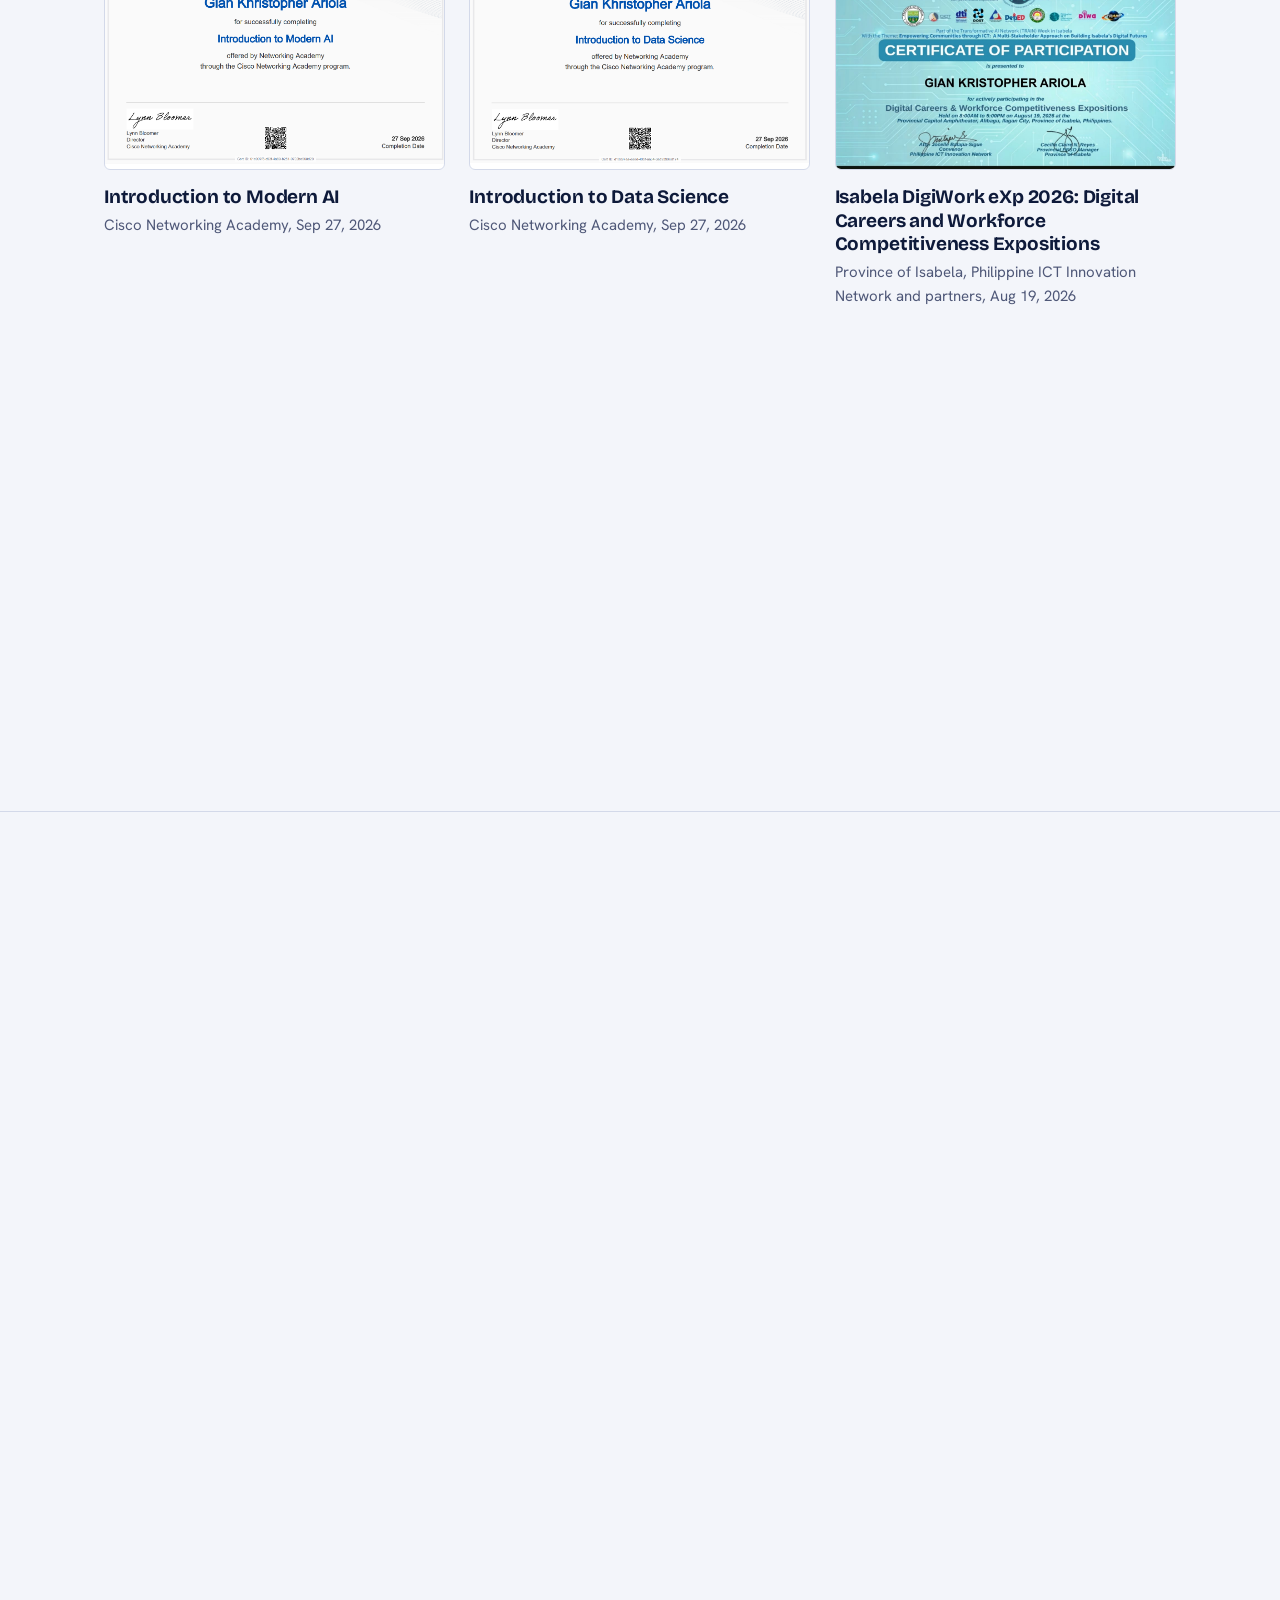
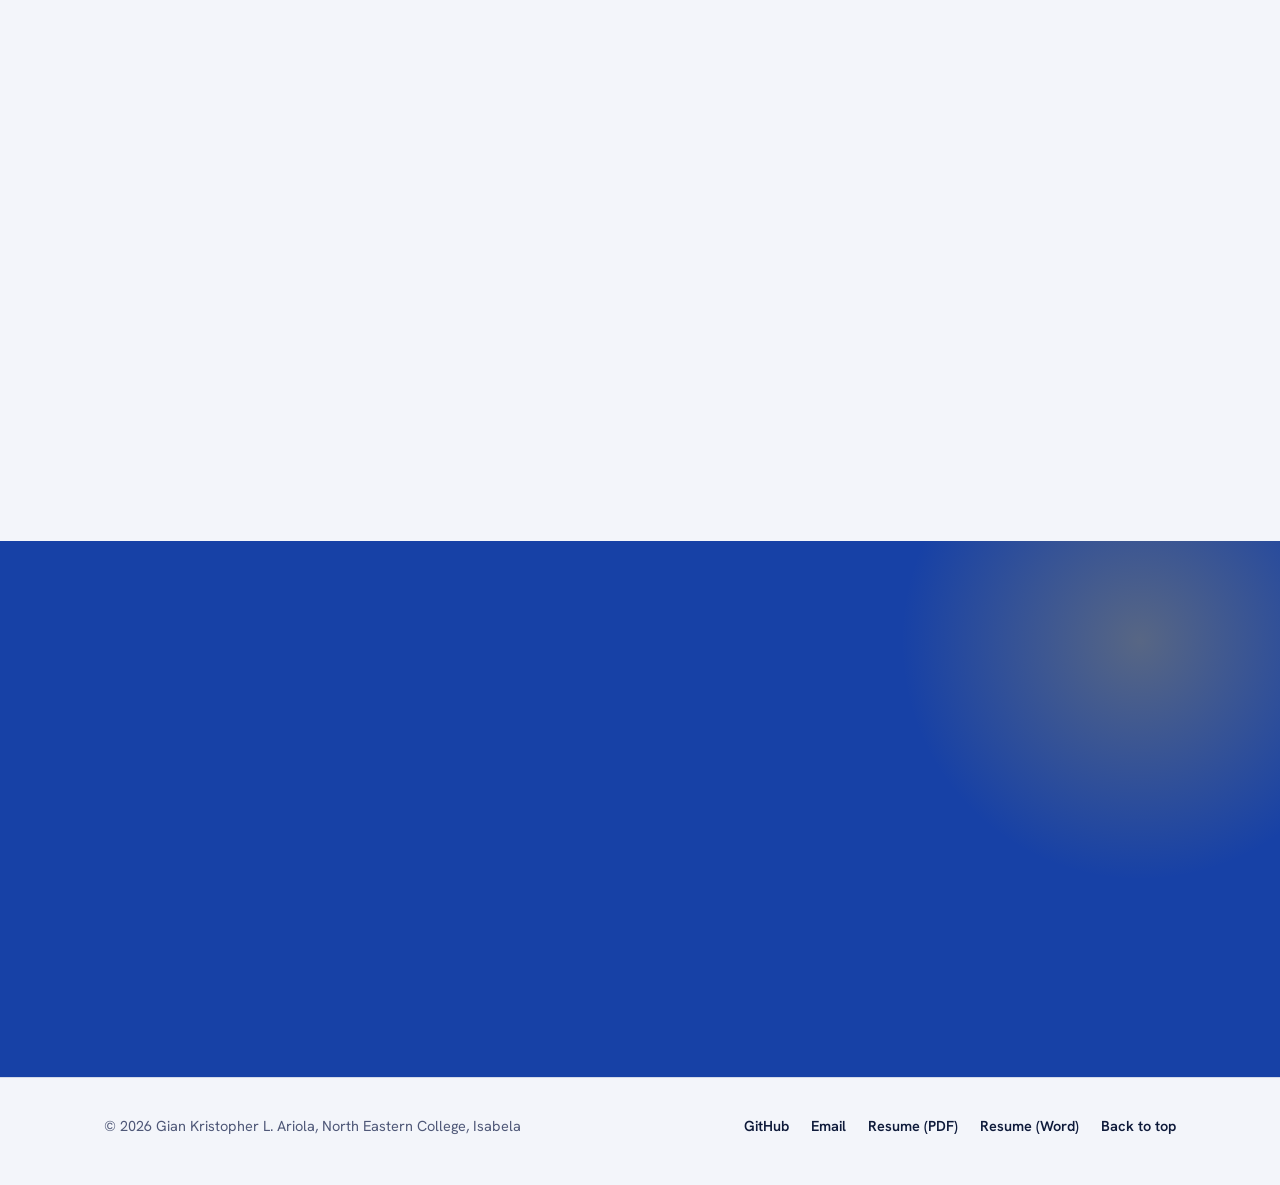
==== commit 0b4dd165: "Add files via upload" ====
--- a/index.html
+++ b/index.html
@@ -72,11 +72,12 @@
 
       <figure class="stack">
         <ol class="stack-list" aria-label="My skills, from the interface down to the hardware">
-          <li class="layer" style="--w:58%; --i:5"><a class="layer-link" href="#l-interface"><b>Interface</b><span>HTML, CSS, JavaScript, React, Flutter</span></a></li>
-          <li class="layer" style="--w:66%; --i:4"><a class="layer-link" href="#l-application"><b>Application</b><span>PHP, Laravel, Django, C#, C++</span></a></li>
-          <li class="layer" style="--w:74%; --i:3"><a class="layer-link" href="#l-data"><b>Data</b><span>MySQL</span></a></li>
-          <li class="layer is-certified" style="--w:82%; --i:2"><a class="layer-link" href="#l-servers"><b>Servers</b><span>Set up computer servers</span></a></li>
-          <li class="layer is-certified" style="--w:91%; --i:1"><a class="layer-link" href="#l-network"><b>Network</b><span>Set up and maintain networks</span></a></li>
+          <li class="layer" style="--w:55%; --i:6"><a class="layer-link" href="#l-interface"><b>Interface</b><span>HTML, CSS, JavaScript, Flutter</span></a></li>
+          <li class="layer" style="--w:62%; --i:5"><a class="layer-link" href="#l-application"><b>Application</b><span>PHP, C#, C++</span></a></li>
+          <li class="layer" style="--w:69%; --i:4"><a class="layer-link" href="#l-frameworks"><b>Frameworks</b><span>React, Laravel, Django</span></a></li>
+          <li class="layer" style="--w:76%; --i:3"><a class="layer-link" href="#l-data"><b>Data</b><span>MySQL, Supabase</span></a></li>
+          <li class="layer is-certified" style="--w:84%; --i:2"><a class="layer-link" href="#l-servers"><b>Servers</b><span>Set up computer servers</span></a></li>
+          <li class="layer is-certified" style="--w:92%; --i:1"><a class="layer-link" href="#l-network"><b>Network</b><span>Set up and maintain networks</span></a></li>
           <li class="layer is-certified" style="--w:100%; --i:0"><a class="layer-link" href="#l-machines"><b>Machines</b><span>Install, configure and service computers</span></a></li>
         </ol>
         <figcaption class="legend">
@@ -103,6 +104,7 @@
         <span class="ticker-item"><img src="https://cdn.jsdelivr.net/gh/devicons/devicon/icons/cplusplus/cplusplus-original.svg" alt="">C++</span>
         <span class="ticker-item"><img src="https://cdn.jsdelivr.net/gh/devicons/devicon/icons/csharp/csharp-original.svg" alt="">C#</span>
         <span class="ticker-item"><img src="https://cdn.jsdelivr.net/gh/devicons/devicon/icons/mysql/mysql-original.svg" alt="">MySQL</span>
+        <span class="ticker-item"><img src="https://cdn.jsdelivr.net/gh/devicons/devicon/icons/supabase/supabase-original.svg" alt="" onerror="this.style.display='none'">Supabase</span>
         <span class="ticker-item"><img src="https://cdn.jsdelivr.net/gh/devicons/devicon/icons/dart/dart-original.svg" alt="">Dart</span>
         <span class="ticker-item"><img src="https://cdn.jsdelivr.net/gh/devicons/devicon/icons/git/git-original.svg" alt="">Git</span>
         <span class="ticker-item"><img src="https://cdn.jsdelivr.net/gh/devicons/devicon/icons/github/github-original.svg" alt="">GitHub</span>
@@ -119,7 +121,7 @@
           <div><dd data-n="17">0</dd><dt>Certificates earned</dt></div>
           <div><dd data-n="5">0</dd><dt>TESDA-certified courses</dt></div>
           <div><dd data-n="3">0</dd><dt>Flutter apps built</dt></div>
-          <div><dd data-n="15">0</dd><dt>Technologies used</dt></div>
+          <div><dd data-n="16">0</dd><dt>Technologies used</dt></div>
         </dl>
       </div>
       <div class="term fx-rise" id="term" role="img" aria-label="Terminal summary: Gian Kristopher L. Ariola, 3rd year IT/CS student at North Eastern College, Isabela, open to OJT, currently building medic-app-v3 in Flutter. Works with React, Laravel, Django and AI coding tools.">
@@ -130,7 +132,7 @@
           <span class="tl" style="--t:2"><span class="p">$</span> cat profile.txt</span>
           <span class="tl" style="--t:3"><span class="k">school</span>   North Eastern College, Isabela</span>
           <span class="tl" style="--t:4"><span class="k">level</span>    3rd year BS IT / CS</span>
-          <span class="tl" style="--t:5"><span class="k">stack</span>    HTML, CSS, JS, React, PHP, Laravel, Django, C#, C++, MySQL, Flutter</span>
+          <span class="tl" style="--t:5"><span class="k">stack</span>    HTML, CSS, JS, React, PHP, Laravel, Django, C#, C++, MySQL, Supabase, Flutter</span>
           <span class="tl" style="--t:6"><span class="k">certified</span> TESDA, Computer Systems Servicing</span>
           <span class="tl" style="--t:7"><span class="p">$</span> git log -1 --oneline</span>
           <span class="tl" style="--t:8"><span class="v">medic-app-v3</span>: cleaner UI, offline storage</span>
@@ -160,7 +162,6 @@
             <li class="skill"><span class="skill-name"><img src="https://cdn.jsdelivr.net/gh/devicons/devicon/icons/css3/css3-original.svg" alt="">CSS</span><span class="skill-level">Advanced</span><span class="meter" style="--lvl:85%"></span></li>
             <li class="skill"><span class="skill-name"><img src="https://cdn.jsdelivr.net/gh/devicons/devicon/icons/javascript/javascript-original.svg" alt="">JavaScript</span><span class="skill-level">Intermediate</span><span class="meter" style="--lvl:70%"></span></li>
             <li class="skill"><span class="skill-name"><img src="https://cdn.jsdelivr.net/gh/devicons/devicon/icons/jquery/jquery-original.svg" alt="">jQuery</span><span class="skill-level">Intermediate</span><span class="meter" style="--lvl:65%"></span></li>
-            <li class="skill"><span class="skill-name"><img src="https://cdn.jsdelivr.net/gh/devicons/devicon/icons/react/react-original.svg" alt="" onerror="this.style.display='none'">React</span><span class="skill-level">Framework</span></li>
             <li class="skill"><span class="skill-name"><img src="https://cdn.jsdelivr.net/gh/devicons/devicon/icons/bootstrap/bootstrap-original.svg" alt="">Bootstrap</span><span class="skill-level">Advanced</span><span class="meter" style="--lvl:80%"></span></li>
             <li class="skill"><span class="skill-name"><img src="https://cdn.jsdelivr.net/gh/devicons/devicon/icons/dart/dart-original.svg" alt="">Dart (Flutter)</span><span class="skill-level">Used in 3 apps</span></li>
           </ul>
@@ -173,14 +174,24 @@
           </div>
           <ul class="skill-list">
             <li class="skill"><span class="skill-name"><img src="https://cdn.jsdelivr.net/gh/devicons/devicon/icons/php/php-original.svg" alt="">PHP</span><span class="skill-level">Intermediate</span><span class="meter" style="--lvl:70%"></span></li>
-            <li class="skill"><span class="skill-name"><img src="https://cdn.jsdelivr.net/gh/devicons/devicon/icons/laravel/laravel-original.svg" alt="" onerror="this.style.display='none'">Laravel</span><span class="skill-level">PHP framework</span></li>
-            <li class="skill"><span class="skill-name"><img src="https://cdn.jsdelivr.net/gh/devicons/devicon/icons/django/django-plain.svg" alt="" onerror="this.style.display='none'">Django</span><span class="skill-level">Python framework</span></li>
             <li class="skill"><span class="skill-name"><img src="https://cdn.jsdelivr.net/gh/devicons/devicon/icons/cplusplus/cplusplus-original.svg" alt="">C++</span><span class="skill-level">Intermediate</span><span class="meter" style="--lvl:65%"></span></li>
             <li class="skill"><span class="skill-name"><img src="https://cdn.jsdelivr.net/gh/devicons/devicon/icons/csharp/csharp-original.svg" alt="">C#</span><span class="skill-level">Beginner–Intermediate</span><span class="meter" style="--lvl:55%"></span></li>
             <li class="skill"><span class="skill-name"><img src="https://cdn.jsdelivr.net/gh/devicons/devicon/icons/git/git-original.svg" alt="">Git and GitHub</span><span class="skill-level">Daily use</span></li>
           </ul>
         </div>
 
+        <div class="layer-row" id="l-frameworks">
+          <div class="layer-head">
+            <h3>Frameworks</h3>
+            <p>The structure I build apps on.</p>
+          </div>
+          <ul class="skill-list">
+            <li class="skill"><span class="skill-name"><img src="https://cdn.jsdelivr.net/gh/devicons/devicon/icons/react/react-original.svg" alt="" onerror="this.style.display='none'">React</span><span class="skill-level">JavaScript framework</span></li>
+            <li class="skill"><span class="skill-name"><img src="https://cdn.jsdelivr.net/gh/devicons/devicon/icons/laravel/laravel-original.svg" alt="" onerror="this.style.display='none'">Laravel</span><span class="skill-level">PHP framework</span></li>
+            <li class="skill"><span class="skill-name"><img src="https://cdn.jsdelivr.net/gh/devicons/devicon/icons/django/django-plain.svg" alt="" onerror="this.style.display='none'">Django</span><span class="skill-level">Python framework</span></li>
+          </ul>
+        </div>
+
         <div class="layer-row" id="l-data">
           <div class="layer-head">
             <h3>Data</h3>
@@ -188,6 +199,7 @@
           </div>
           <ul class="skill-list">
             <li class="skill"><span class="skill-name"><img src="https://cdn.jsdelivr.net/gh/devicons/devicon/icons/mysql/mysql-original.svg" alt="">MySQL</span><span class="skill-level">Intermediate</span><span class="meter" style="--lvl:75%"></span></li>
+            <li class="skill"><span class="skill-name"><img src="https://cdn.jsdelivr.net/gh/devicons/devicon/icons/supabase/supabase-original.svg" alt="" onerror="this.style.display='none'">Supabase</span><span class="skill-level">Postgres backend</span></li>
           </ul>
         </div>
 
@@ -232,10 +244,10 @@
             <p>Assistants I build and debug with.</p>
           </div>
           <ul class="skill-list">
-            <li class="skill"><span class="skill-name">Claude Code</span><span class="skill-level">AI coding agent</span></li>
-            <li class="skill"><span class="skill-name">Codex</span><span class="skill-level">AI coding agent</span></li>
-            <li class="skill"><span class="skill-name">Kimi</span><span class="skill-level">AI assistant</span></li>
-            <li class="skill"><span class="skill-name">Gemini</span><span class="skill-level">AI assistant</span></li>
+            <li class="skill"><span class="skill-name">Claude Code</span><span class="skill-level">Advanced</span><span class="meter" style="--lvl:85%"></span></li>
+            <li class="skill"><span class="skill-name">Codex</span><span class="skill-level">Intermediate</span><span class="meter" style="--lvl:70%"></span></li>
+            <li class="skill"><span class="skill-name">Kimi</span><span class="skill-level">Intermediate</span><span class="meter" style="--lvl:60%"></span></li>
+            <li class="skill"><span class="skill-name">Gemini</span><span class="skill-level">Intermediate</span><span class="meter" style="--lvl:65%"></span></li>
           </ul>
         </div>
 
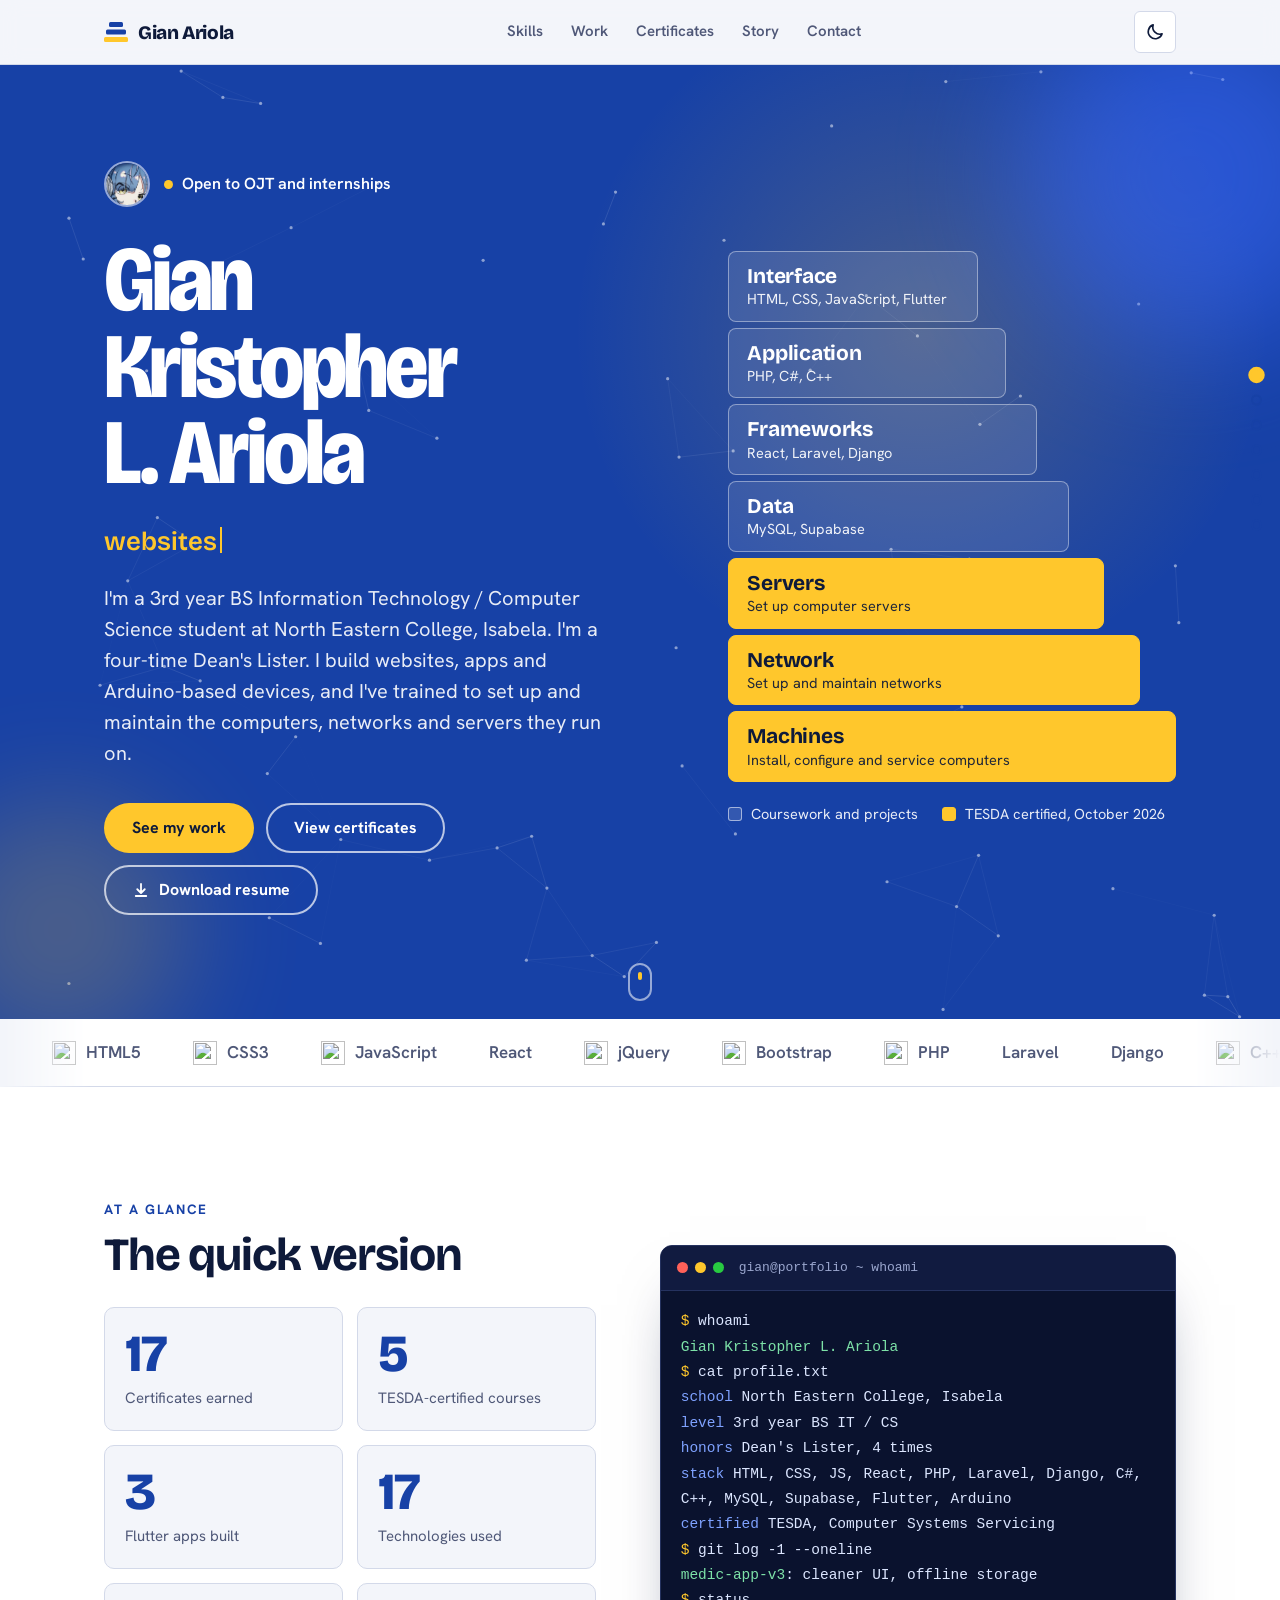
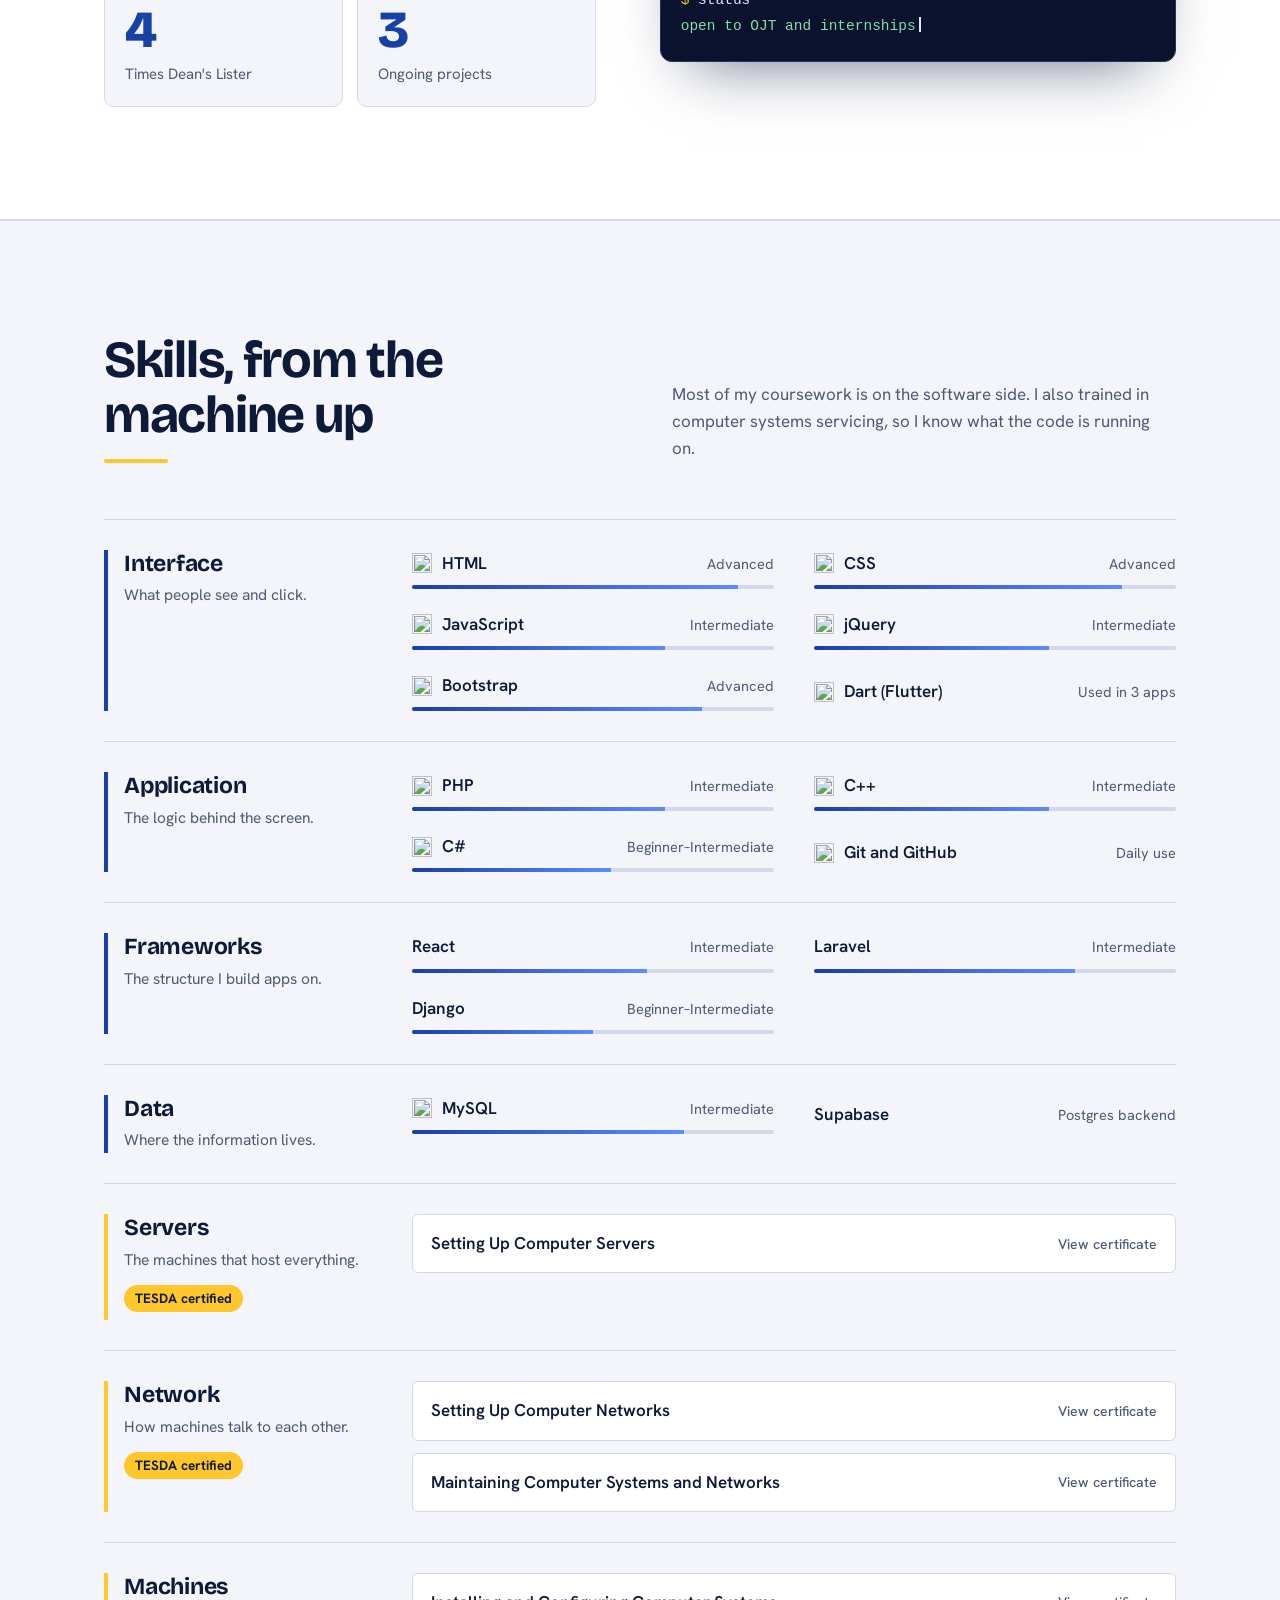
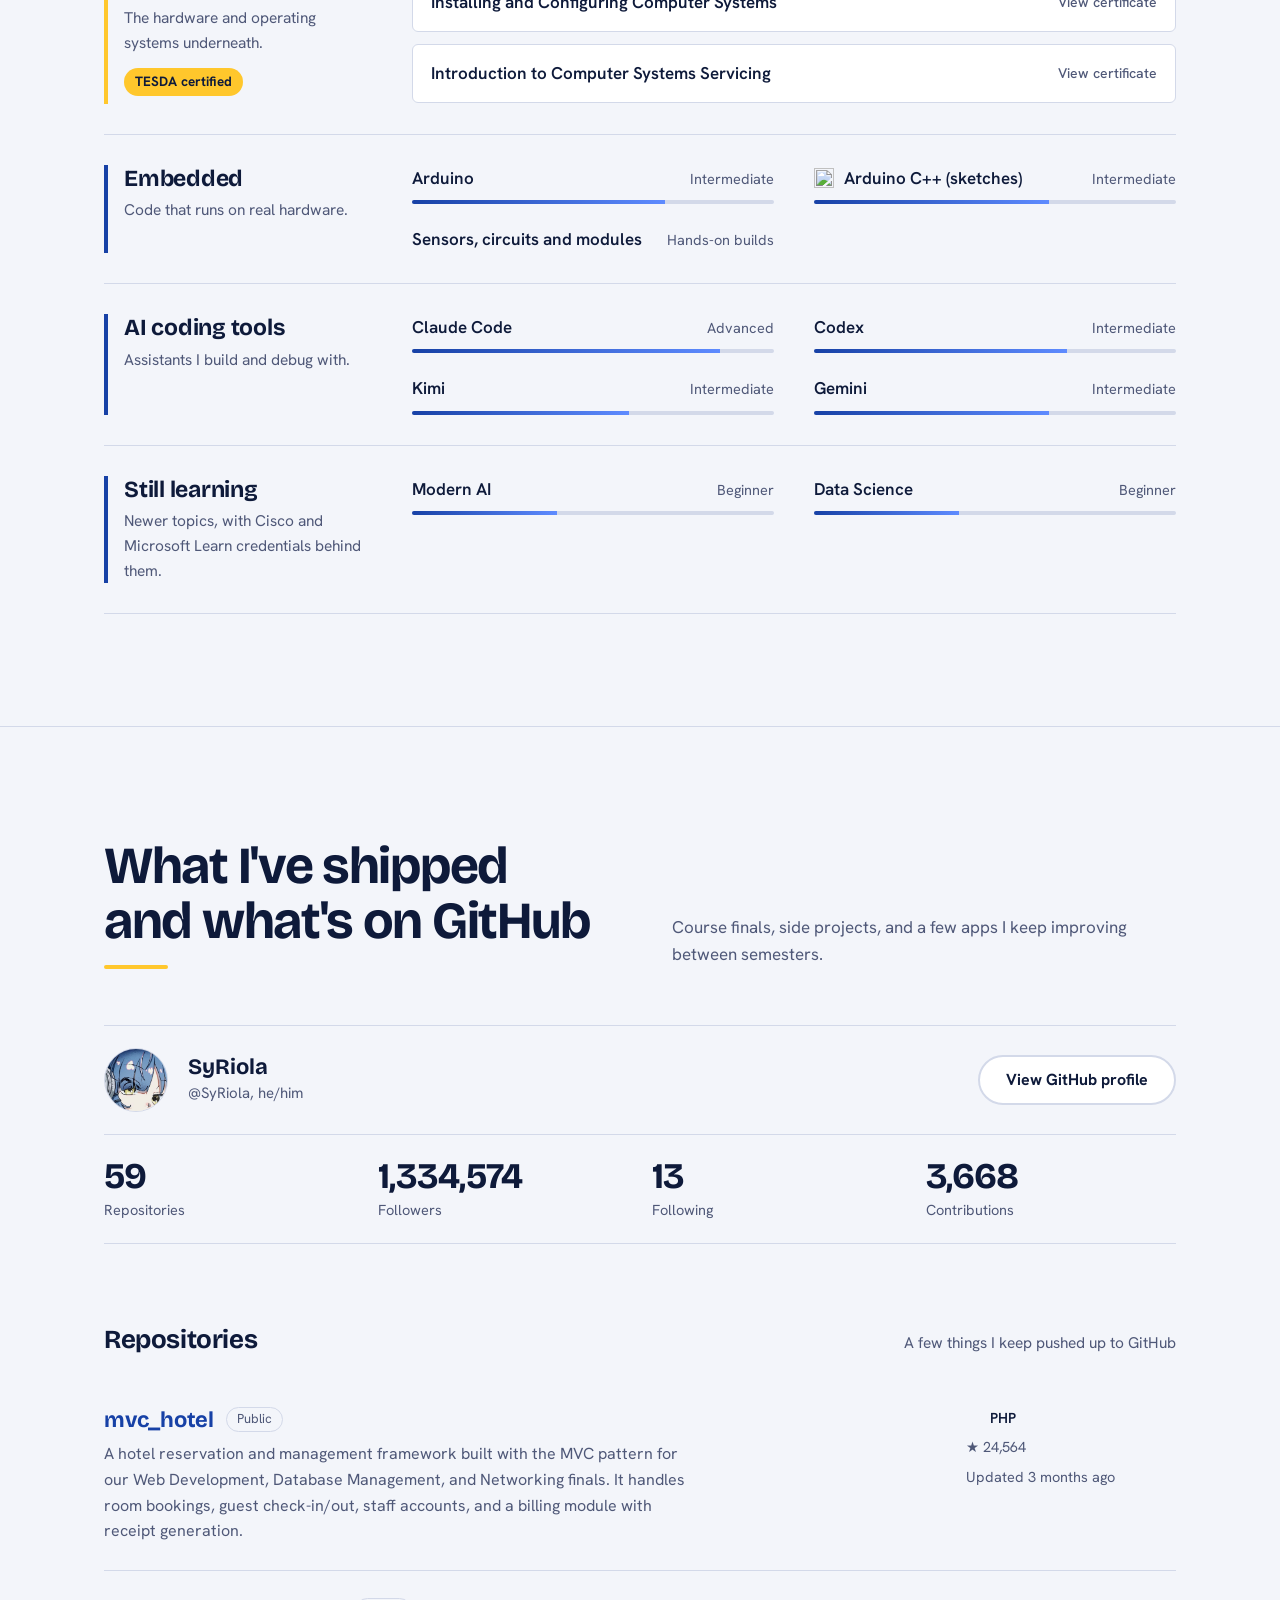
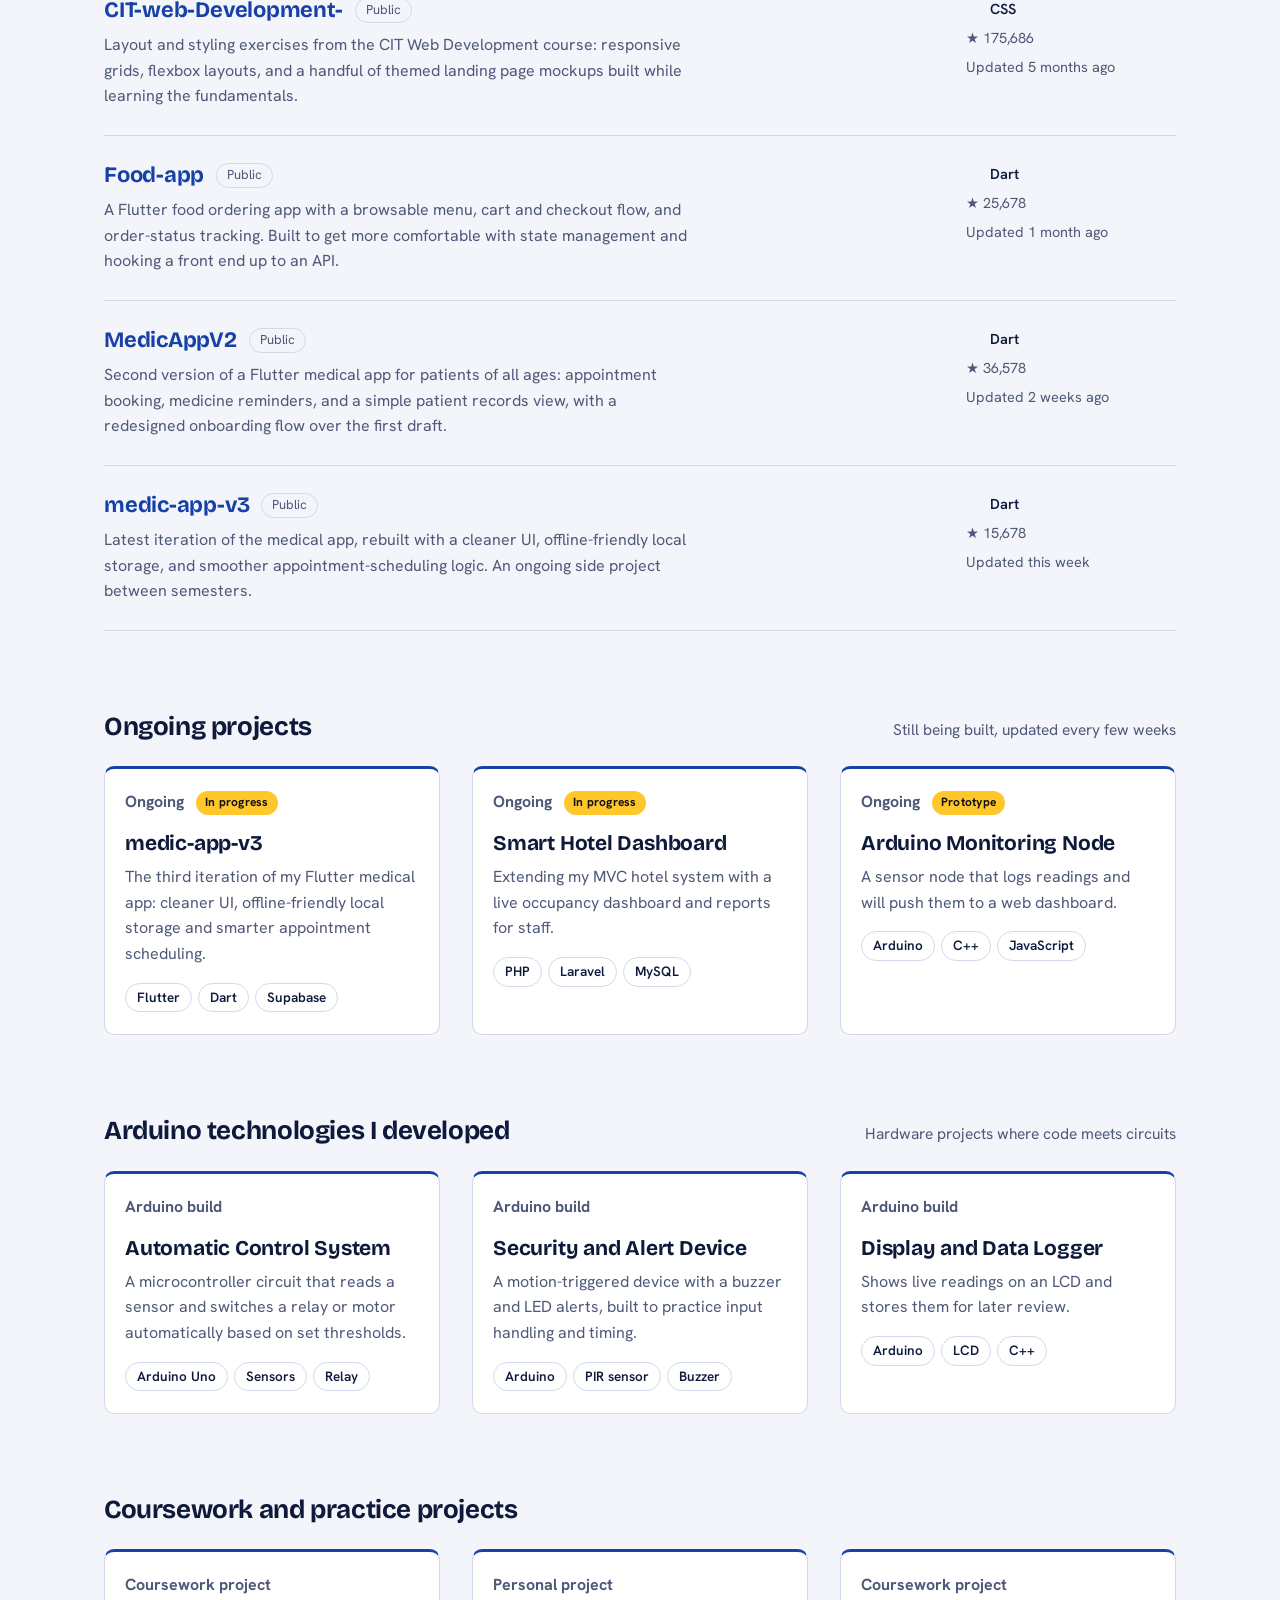
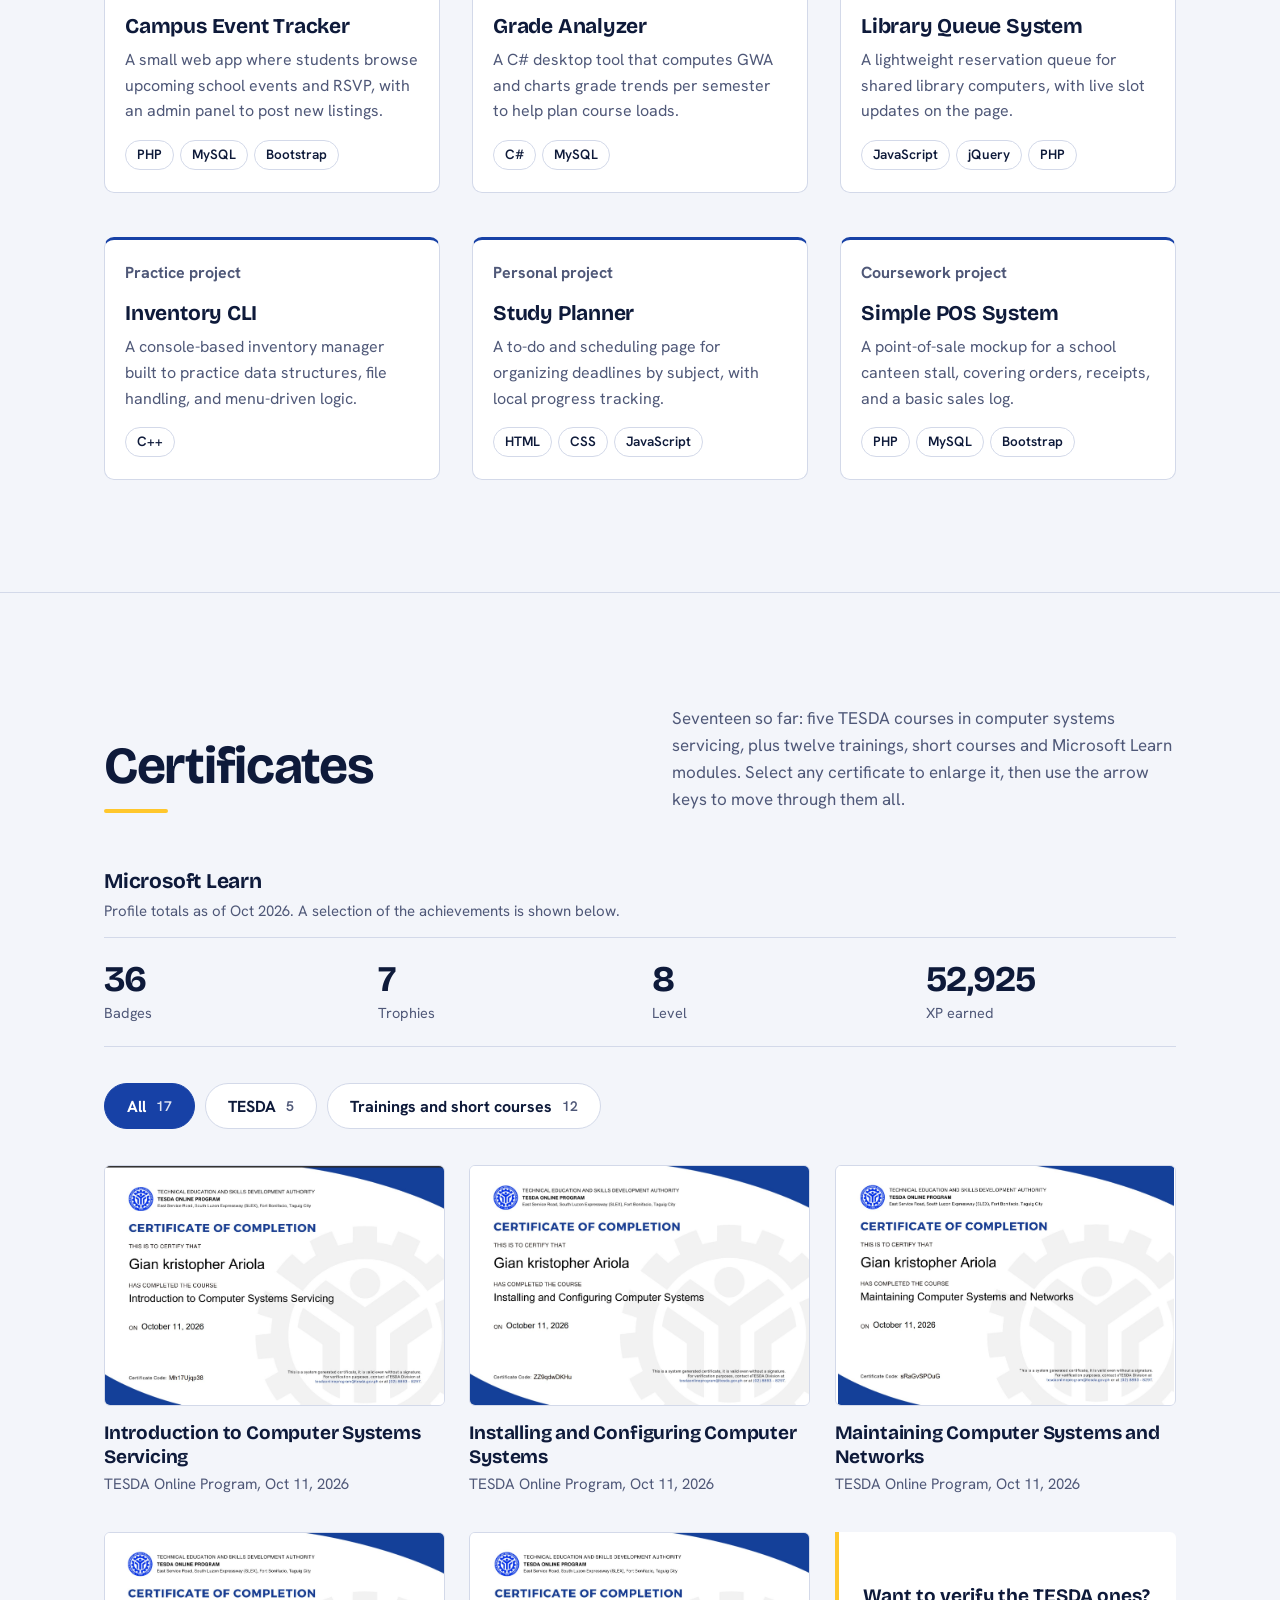
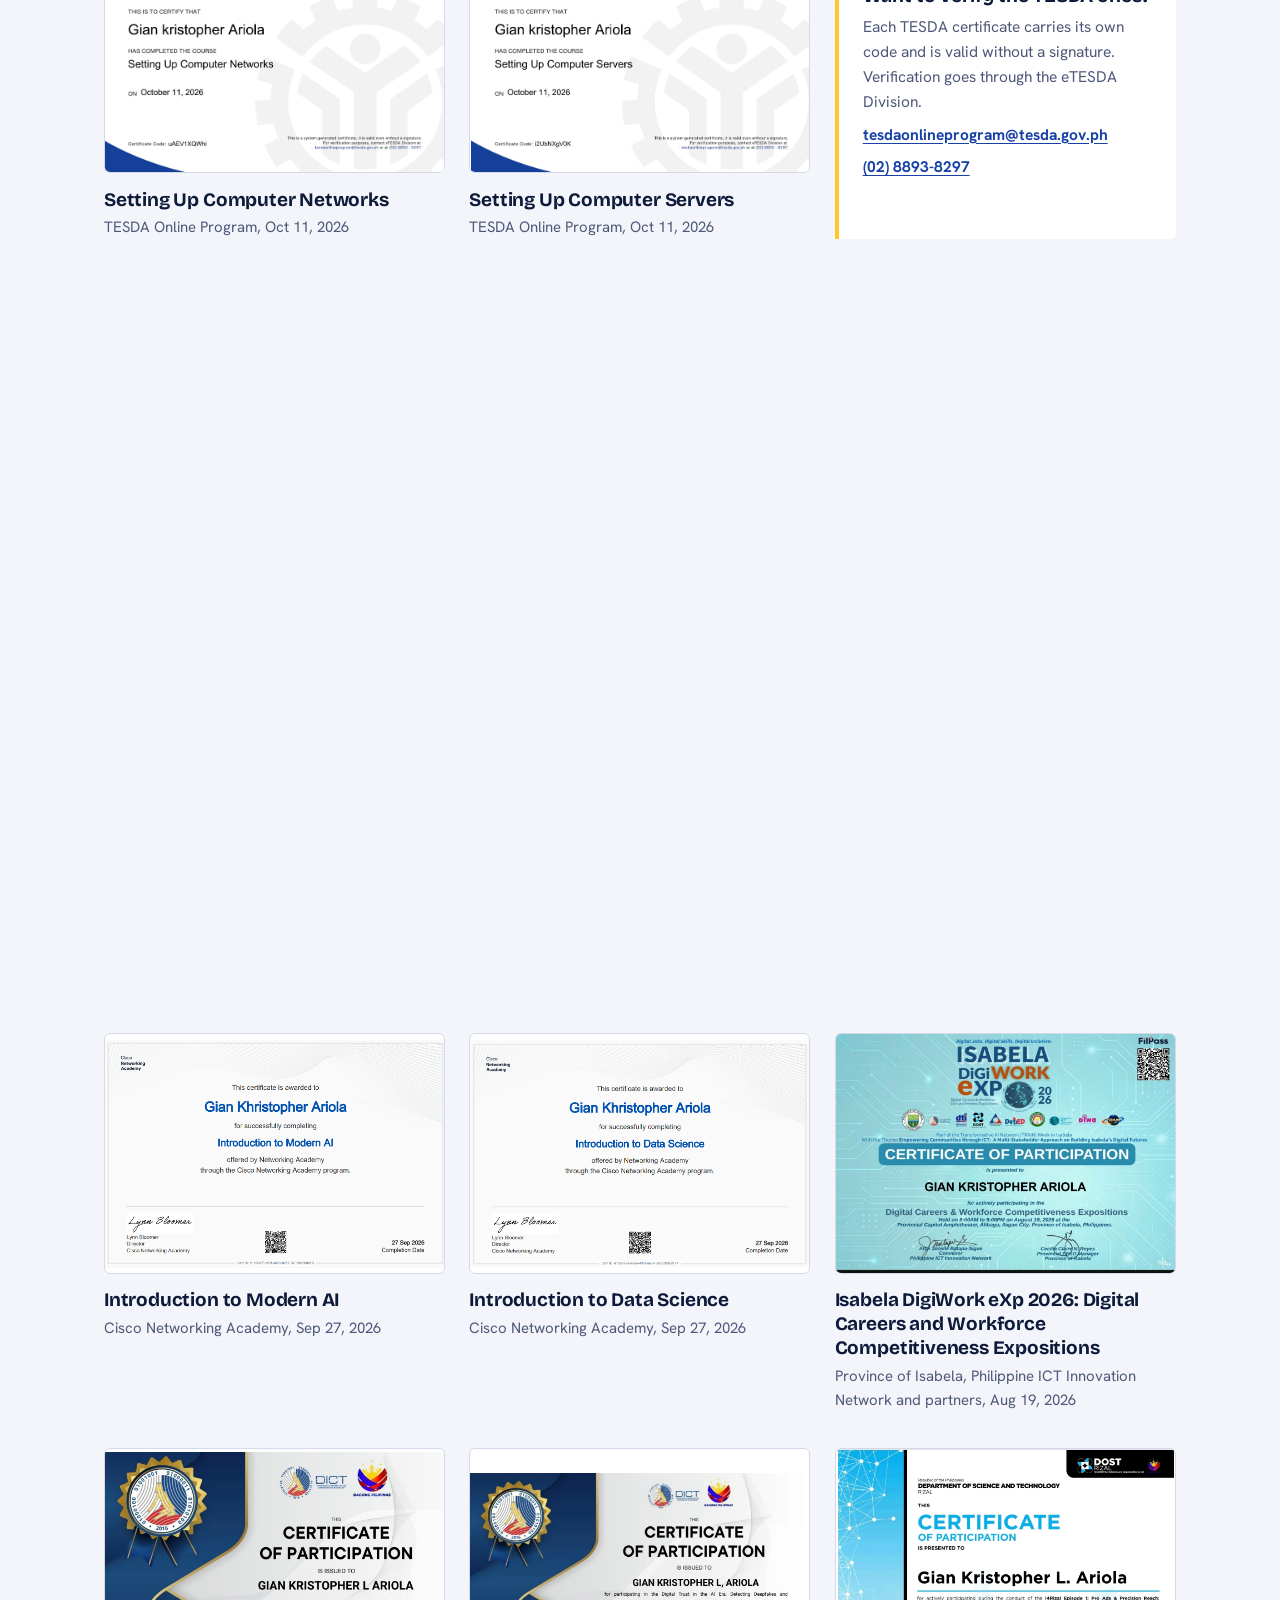
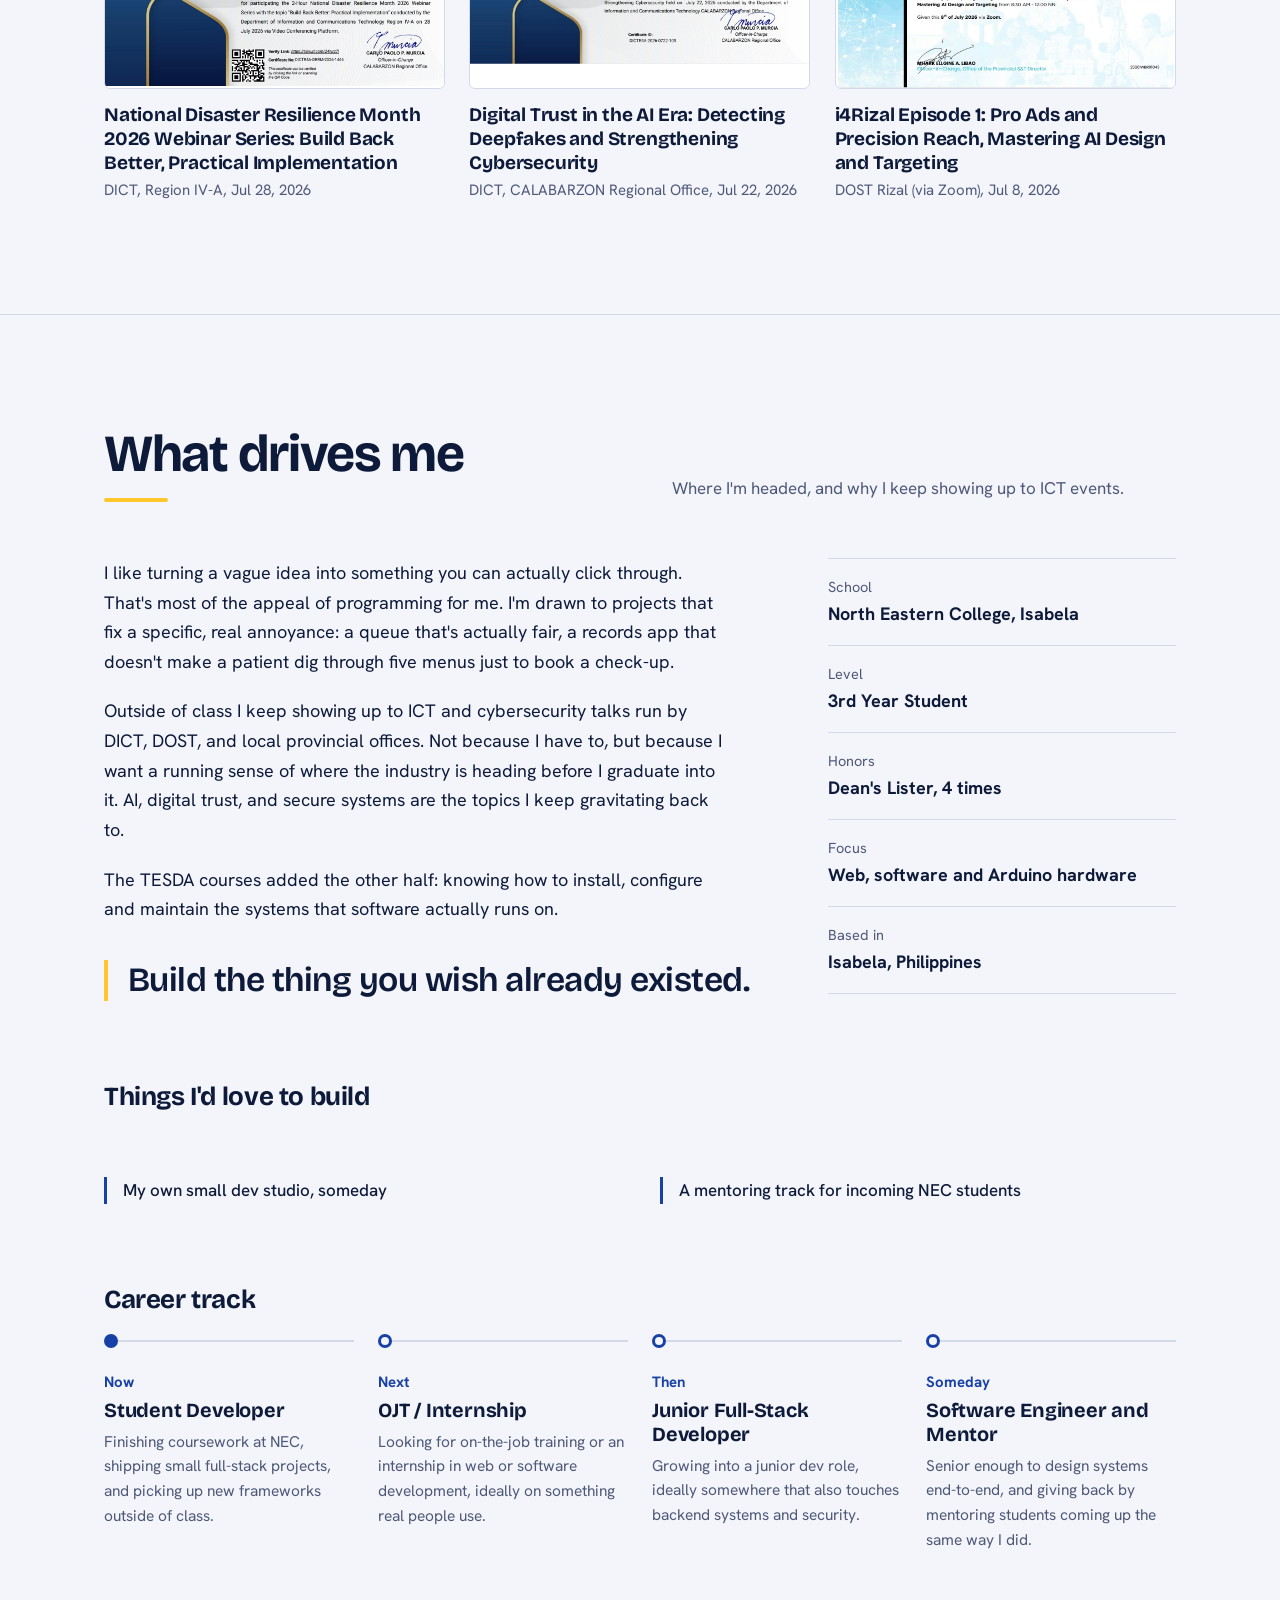
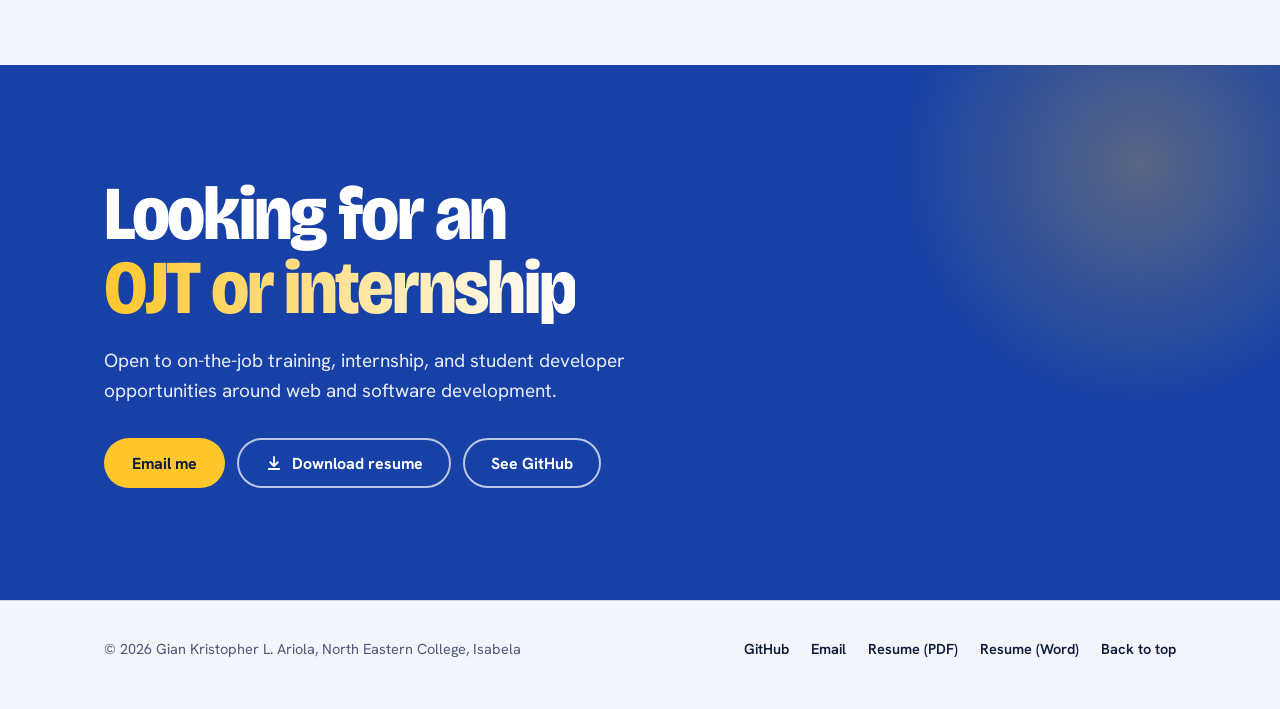
==== commit 05ef43b8: "Add files via upload" ====
--- a/index.html
+++ b/index.html
@@ -4,7 +4,7 @@
 <meta charset="UTF-8">
 <meta name="viewport" content="width=device-width, initial-scale=1, viewport-fit=cover">
 <title>Gian Kristopher Ariola | Web and software developer</title>
-<meta name="description" content="Gian Kristopher Ariola, 3rd year BS Information Technology / Computer Science student at North Eastern College, Isabela. Web and software projects, plus TESDA-certified computer systems servicing.">
+<meta name="description" content="Gian Kristopher Ariola, 3rd year BS Information Technology / Computer Science student at North Eastern College, Isabela. Web and software projects, Dean's Lister, Arduino builder, plus TESDA-certified computer systems servicing.">
 <meta name="theme-color" content="#1741A6">
 <script src="theme-init.js"></script>
 <link rel="preconnect" href="https://fonts.googleapis.com">
@@ -62,7 +62,7 @@
         </p>
         <h1><span class="line" style="--n:0"><span>Gian</span></span> <span class="line" style="--n:1"><span>Kristopher</span></span> <span class="line" style="--n:2"><span>L. Ariola</span></span></h1>
         <p class="role rise-in" style="--d:520ms" aria-label="I build web apps, mobile apps and systems"><span id="typed"></span><i class="caret"></i></p>
-        <p class="lede rise-in" style="--d:620ms">I'm a 3rd year BS Information Technology / Computer Science student at North Eastern College, Isabela. I build websites and apps, and I've trained to set up and maintain the computers, networks and servers they run on.</p>
+        <p class="lede rise-in" style="--d:620ms">I'm a 3rd year BS Information Technology / Computer Science student at North Eastern College, Isabela. I'm a four-time Dean's Lister. I build websites, apps and Arduino-based devices, and I've trained to set up and maintain the computers, networks and servers they run on.</p>
         <div class="cta-row rise-in" style="--d:760ms">
           <a class="btn btn-signal" href="#work">See my work</a>
           <a class="btn btn-line" href="#certs">View certificates</a>
@@ -103,6 +103,7 @@
         <span class="ticker-item"><img src="https://cdn.jsdelivr.net/gh/devicons/devicon/icons/django/django-plain.svg" alt="" onerror="this.style.display='none'">Django</span>
         <span class="ticker-item"><img src="https://cdn.jsdelivr.net/gh/devicons/devicon/icons/cplusplus/cplusplus-original.svg" alt="">C++</span>
         <span class="ticker-item"><img src="https://cdn.jsdelivr.net/gh/devicons/devicon/icons/csharp/csharp-original.svg" alt="">C#</span>
+        <span class="ticker-item"><img src="https://cdn.jsdelivr.net/gh/devicons/devicon/icons/arduino/arduino-original.svg" alt="" onerror="this.style.display='none'">Arduino</span>
         <span class="ticker-item"><img src="https://cdn.jsdelivr.net/gh/devicons/devicon/icons/mysql/mysql-original.svg" alt="">MySQL</span>
         <span class="ticker-item"><img src="https://cdn.jsdelivr.net/gh/devicons/devicon/icons/supabase/supabase-original.svg" alt="" onerror="this.style.display='none'">Supabase</span>
         <span class="ticker-item"><img src="https://cdn.jsdelivr.net/gh/devicons/devicon/icons/dart/dart-original.svg" alt="">Dart</span>
@@ -121,10 +122,12 @@
           <div><dd data-n="17">0</dd><dt>Certificates earned</dt></div>
           <div><dd data-n="5">0</dd><dt>TESDA-certified courses</dt></div>
           <div><dd data-n="3">0</dd><dt>Flutter apps built</dt></div>
-          <div><dd data-n="16">0</dd><dt>Technologies used</dt></div>
+          <div><dd data-n="17">0</dd><dt>Technologies used</dt></div>
+          <div><dd data-n="4">0</dd><dt>Times Dean's Lister</dt></div>
+          <div><dd data-n="3">0</dd><dt>Ongoing projects</dt></div>
         </dl>
       </div>
-      <div class="term fx-rise" id="term" role="img" aria-label="Terminal summary: Gian Kristopher L. Ariola, 3rd year IT/CS student at North Eastern College, Isabela, open to OJT, currently building medic-app-v3 in Flutter. Works with React, Laravel, Django and AI coding tools.">
+      <div class="term fx-rise" id="term" role="img" aria-label="Terminal summary: Gian Kristopher L. Ariola, 3rd year IT/CS student at North Eastern College, Isabela, open to OJT, four-time Dean's Lister, currently building medic-app-v3 in Flutter, and builds Arduino projects. Works with React, Laravel, Django and AI coding tools.">
         <div class="term-bar"><i></i><i></i><i></i><span>gian@portfolio ~ whoami</span></div>
         <div class="term-body" aria-hidden="true">
           <span class="tl" style="--t:0"><span class="p">$</span> whoami</span>
@@ -132,12 +135,13 @@
           <span class="tl" style="--t:2"><span class="p">$</span> cat profile.txt</span>
           <span class="tl" style="--t:3"><span class="k">school</span>   North Eastern College, Isabela</span>
           <span class="tl" style="--t:4"><span class="k">level</span>    3rd year BS IT / CS</span>
-          <span class="tl" style="--t:5"><span class="k">stack</span>    HTML, CSS, JS, React, PHP, Laravel, Django, C#, C++, MySQL, Supabase, Flutter</span>
-          <span class="tl" style="--t:6"><span class="k">certified</span> TESDA, Computer Systems Servicing</span>
-          <span class="tl" style="--t:7"><span class="p">$</span> git log -1 --oneline</span>
-          <span class="tl" style="--t:8"><span class="v">medic-app-v3</span>: cleaner UI, offline storage</span>
-          <span class="tl" style="--t:9"><span class="p">$</span> status</span>
-          <span class="tl" style="--t:10"><span class="v">open to OJT and internships</span><i class="caret"></i></span>
+          <span class="tl" style="--t:5"><span class="k">honors</span>   Dean's Lister, 4 times</span>
+          <span class="tl" style="--t:6"><span class="k">stack</span>    HTML, CSS, JS, React, PHP, Laravel, Django, C#, C++, MySQL, Supabase, Flutter, Arduino</span>
+          <span class="tl" style="--t:7"><span class="k">certified</span> TESDA, Computer Systems Servicing</span>
+          <span class="tl" style="--t:8"><span class="p">$</span> git log -1 --oneline</span>
+          <span class="tl" style="--t:9"><span class="v">medic-app-v3</span>: cleaner UI, offline storage</span>
+          <span class="tl" style="--t:10"><span class="p">$</span> status</span>
+          <span class="tl" style="--t:11"><span class="v">open to OJT and internships</span><i class="caret"></i></span>
         </div>
       </div>
     </div>
@@ -186,9 +190,9 @@
             <p>The structure I build apps on.</p>
           </div>
           <ul class="skill-list">
-            <li class="skill"><span class="skill-name"><img src="https://cdn.jsdelivr.net/gh/devicons/devicon/icons/react/react-original.svg" alt="" onerror="this.style.display='none'">React</span><span class="skill-level">JavaScript framework</span></li>
-            <li class="skill"><span class="skill-name"><img src="https://cdn.jsdelivr.net/gh/devicons/devicon/icons/laravel/laravel-original.svg" alt="" onerror="this.style.display='none'">Laravel</span><span class="skill-level">PHP framework</span></li>
-            <li class="skill"><span class="skill-name"><img src="https://cdn.jsdelivr.net/gh/devicons/devicon/icons/django/django-plain.svg" alt="" onerror="this.style.display='none'">Django</span><span class="skill-level">Python framework</span></li>
+            <li class="skill"><span class="skill-name"><img src="https://cdn.jsdelivr.net/gh/devicons/devicon/icons/react/react-original.svg" alt="" onerror="this.style.display='none'">React</span><span class="skill-level">Intermediate</span><span class="meter" style="--lvl:65%"></span></li>
+            <li class="skill"><span class="skill-name"><img src="https://cdn.jsdelivr.net/gh/devicons/devicon/icons/laravel/laravel-original.svg" alt="" onerror="this.style.display='none'">Laravel</span><span class="skill-level">Intermediate</span><span class="meter" style="--lvl:72%"></span></li>
+            <li class="skill"><span class="skill-name"><img src="https://cdn.jsdelivr.net/gh/devicons/devicon/icons/django/django-plain.svg" alt="" onerror="this.style.display='none'">Django</span><span class="skill-level">Beginner–Intermediate</span><span class="meter" style="--lvl:50%"></span></li>
           </ul>
         </div>
 
@@ -235,6 +239,18 @@
           <ul class="module-list">
             <li><a href="#cert-installing">Installing and Configuring Computer Systems <small>View certificate</small></a></li>
             <li><a href="#cert-intro">Introduction to Computer Systems Servicing <small>View certificate</small></a></li>
+          </ul>
+        </div>
+
+        <div class="layer-row" id="l-embedded">
+          <div class="layer-head">
+            <h3>Embedded</h3>
+            <p>Code that runs on real hardware.</p>
+          </div>
+          <ul class="skill-list">
+            <li class="skill"><span class="skill-name"><img src="https://cdn.jsdelivr.net/gh/devicons/devicon/icons/arduino/arduino-original.svg" alt="" onerror="this.style.display='none'">Arduino</span><span class="skill-level">Intermediate</span><span class="meter" style="--lvl:70%"></span></li>
+            <li class="skill"><span class="skill-name"><img src="https://cdn.jsdelivr.net/gh/devicons/devicon/icons/cplusplus/cplusplus-original.svg" alt="">Arduino C++ (sketches)</span><span class="skill-level">Intermediate</span><span class="meter" style="--lvl:65%"></span></li>
+            <li class="skill"><span class="skill-name">Sensors, circuits and modules</span><span class="skill-level">Hands-on builds</span></li>
           </ul>
         </div>
 
@@ -351,6 +367,58 @@
       </div>
 
       <div class="subhead spaced">
+        <h3>Ongoing projects</h3>
+        <p>Still being built, updated every few weeks</p>
+      </div>
+      <!-- TODO: medic-app-v3 is real. The other two are sample placeholders, replace with your actual ongoing work. -->
+      <div class="project-grid">
+        <article class="project">
+          <p class="project-kind">Ongoing <span class="pill">In progress</span></p>
+          <h4>medic-app-v3</h4>
+          <p>The third iteration of my Flutter medical app: cleaner UI, offline-friendly local storage and smarter appointment scheduling.</p>
+          <div class="chips"><span class="chip">Flutter</span><span class="chip">Dart</span><span class="chip">Supabase</span></div>
+        </article>
+        <article class="project">
+          <p class="project-kind">Ongoing <span class="pill">In progress</span></p>
+          <h4>Smart Hotel Dashboard</h4>
+          <p>Extending my MVC hotel system with a live occupancy dashboard and reports for staff.</p>
+          <div class="chips"><span class="chip">PHP</span><span class="chip">Laravel</span><span class="chip">MySQL</span></div>
+        </article>
+        <article class="project">
+          <p class="project-kind">Ongoing <span class="pill">Prototype</span></p>
+          <h4>Arduino Monitoring Node</h4>
+          <p>A sensor node that logs readings and will push them to a web dashboard.</p>
+          <div class="chips"><span class="chip">Arduino</span><span class="chip">C++</span><span class="chip">JavaScript</span></div>
+        </article>
+      </div>
+
+      <div class="subhead spaced">
+        <h3>Arduino technologies I developed</h3>
+        <p>Hardware projects where code meets circuits</p>
+      </div>
+      <!-- TODO: these three are sample placeholders. Replace titles, descriptions and components with your real Arduino builds. -->
+      <div class="project-grid">
+        <article class="project">
+          <p class="project-kind">Arduino build</p>
+          <h4>Automatic Control System</h4>
+          <p>A microcontroller circuit that reads a sensor and switches a relay or motor automatically based on set thresholds.</p>
+          <div class="chips"><span class="chip">Arduino Uno</span><span class="chip">Sensors</span><span class="chip">Relay</span></div>
+        </article>
+        <article class="project">
+          <p class="project-kind">Arduino build</p>
+          <h4>Security and Alert Device</h4>
+          <p>A motion-triggered device with a buzzer and LED alerts, built to practice input handling and timing.</p>
+          <div class="chips"><span class="chip">Arduino</span><span class="chip">PIR sensor</span><span class="chip">Buzzer</span></div>
+        </article>
+        <article class="project">
+          <p class="project-kind">Arduino build</p>
+          <h4>Display and Data Logger</h4>
+          <p>Shows live readings on an LCD and stores them for later review.</p>
+          <div class="chips"><span class="chip">Arduino</span><span class="chip">LCD</span><span class="chip">C++</span></div>
+        </article>
+      </div>
+
+      <div class="subhead spaced">
         <h3>Coursework and practice projects</h3>
       </div>
       <!-- TODO: these six are still sample placeholders. Swap in your real projects. -->
@@ -568,7 +636,8 @@
         <dl class="facts">
           <div><dt>School</dt><dd>North Eastern College, Isabela</dd></div>
           <div><dt>Level</dt><dd>3rd Year Student</dd></div>
-          <div><dt>Focus</dt><dd>Web and software development</dd></div>
+          <div><dt>Honors</dt><dd>Dean's Lister, 4 times</dd></div>
+          <div><dt>Focus</dt><dd>Web, software and Arduino hardware</dd></div>
           <div><dt>Based in</dt><dd>Isabela, Philippines</dd></div>
         </dl>
       </div>
--- a/style.css
+++ b/style.css
@@ -569,3 +569,7 @@
 .ml-profile h3{margin:0 0 4px; font:700 21px/1.2 var(--font-display); letter-spacing:-.01em;}
 .ml-profile p{margin:0; color:var(--muted); font-size:15px;}
 .ml-stats{margin-bottom:36px;}
+
+/* status pill on ongoing projects */
+.pill{display:inline-block; margin-left:8px; padding:2px 9px; border-radius:999px; background:var(--signal); color:#111; font-size:12px; font-weight:700; letter-spacing:.02em; vertical-align:1px;}
+.project-grid + .subhead.spaced{margin-top:80px;}
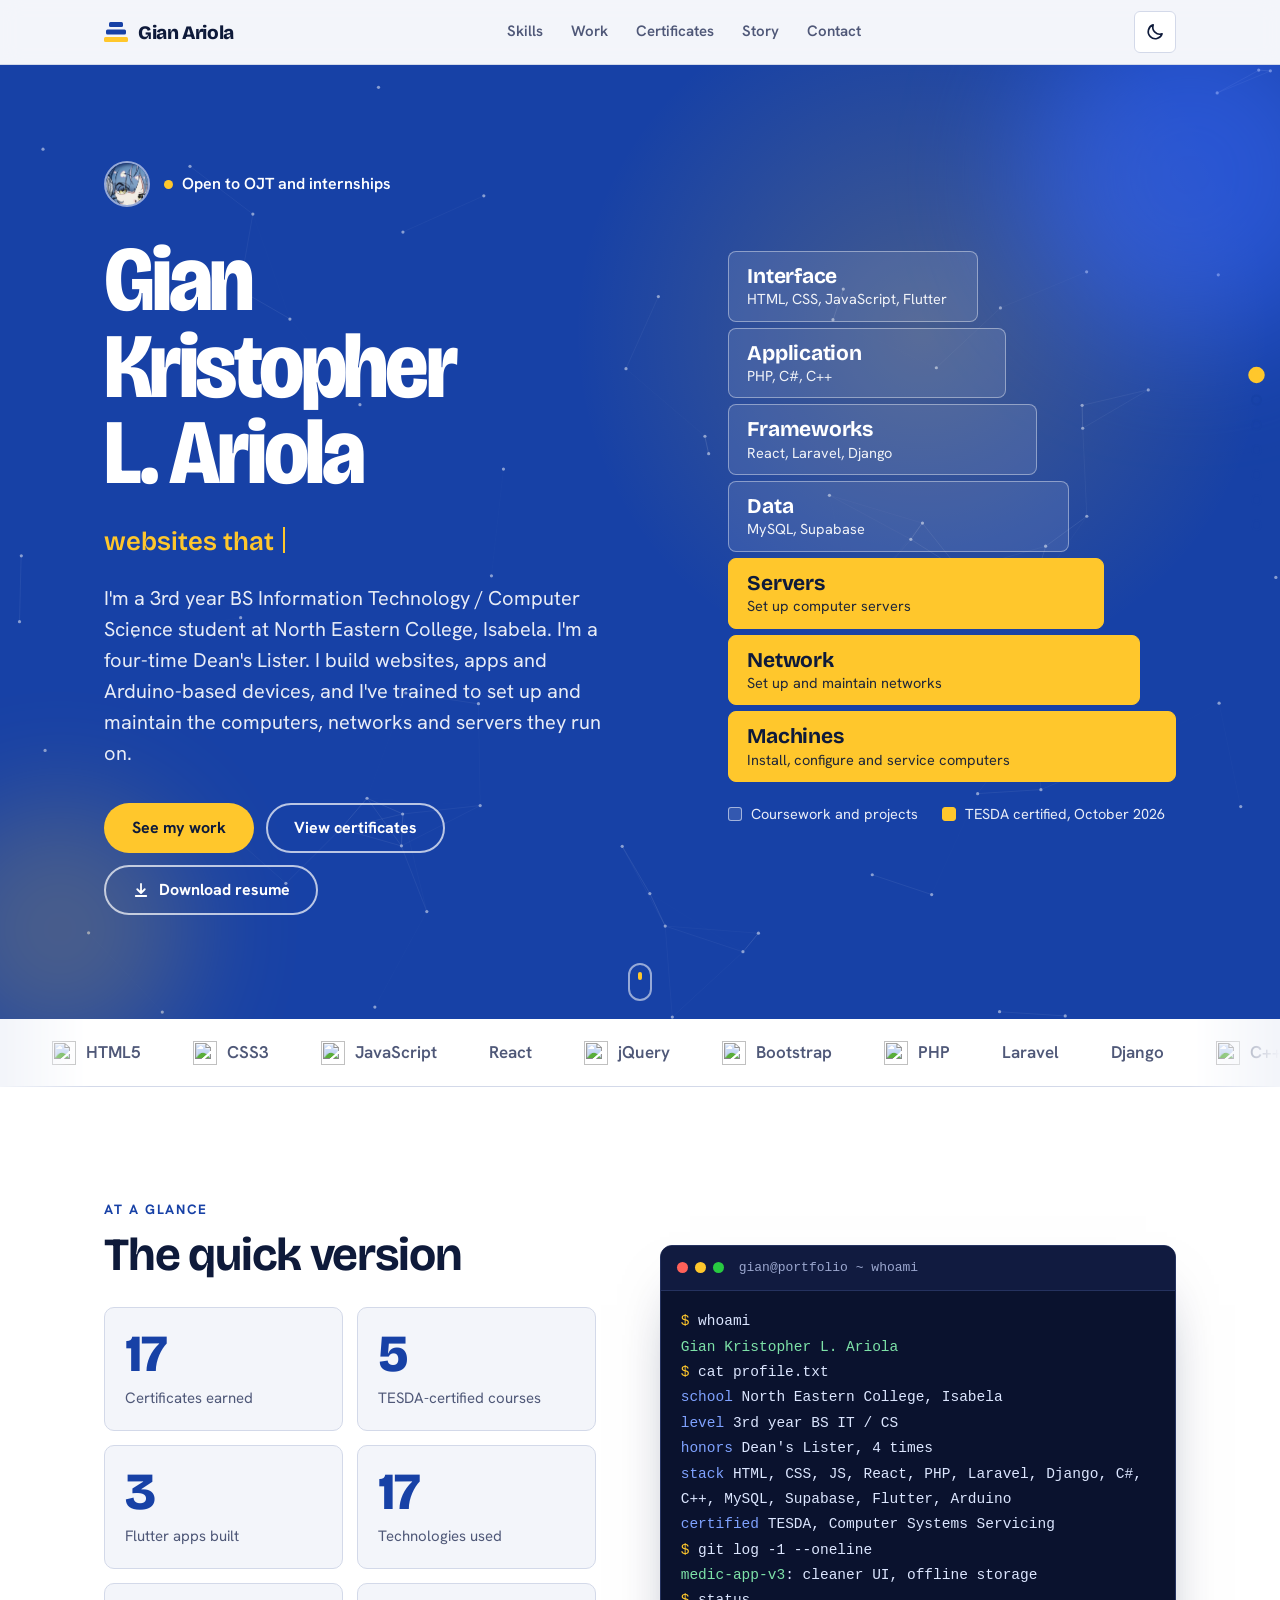
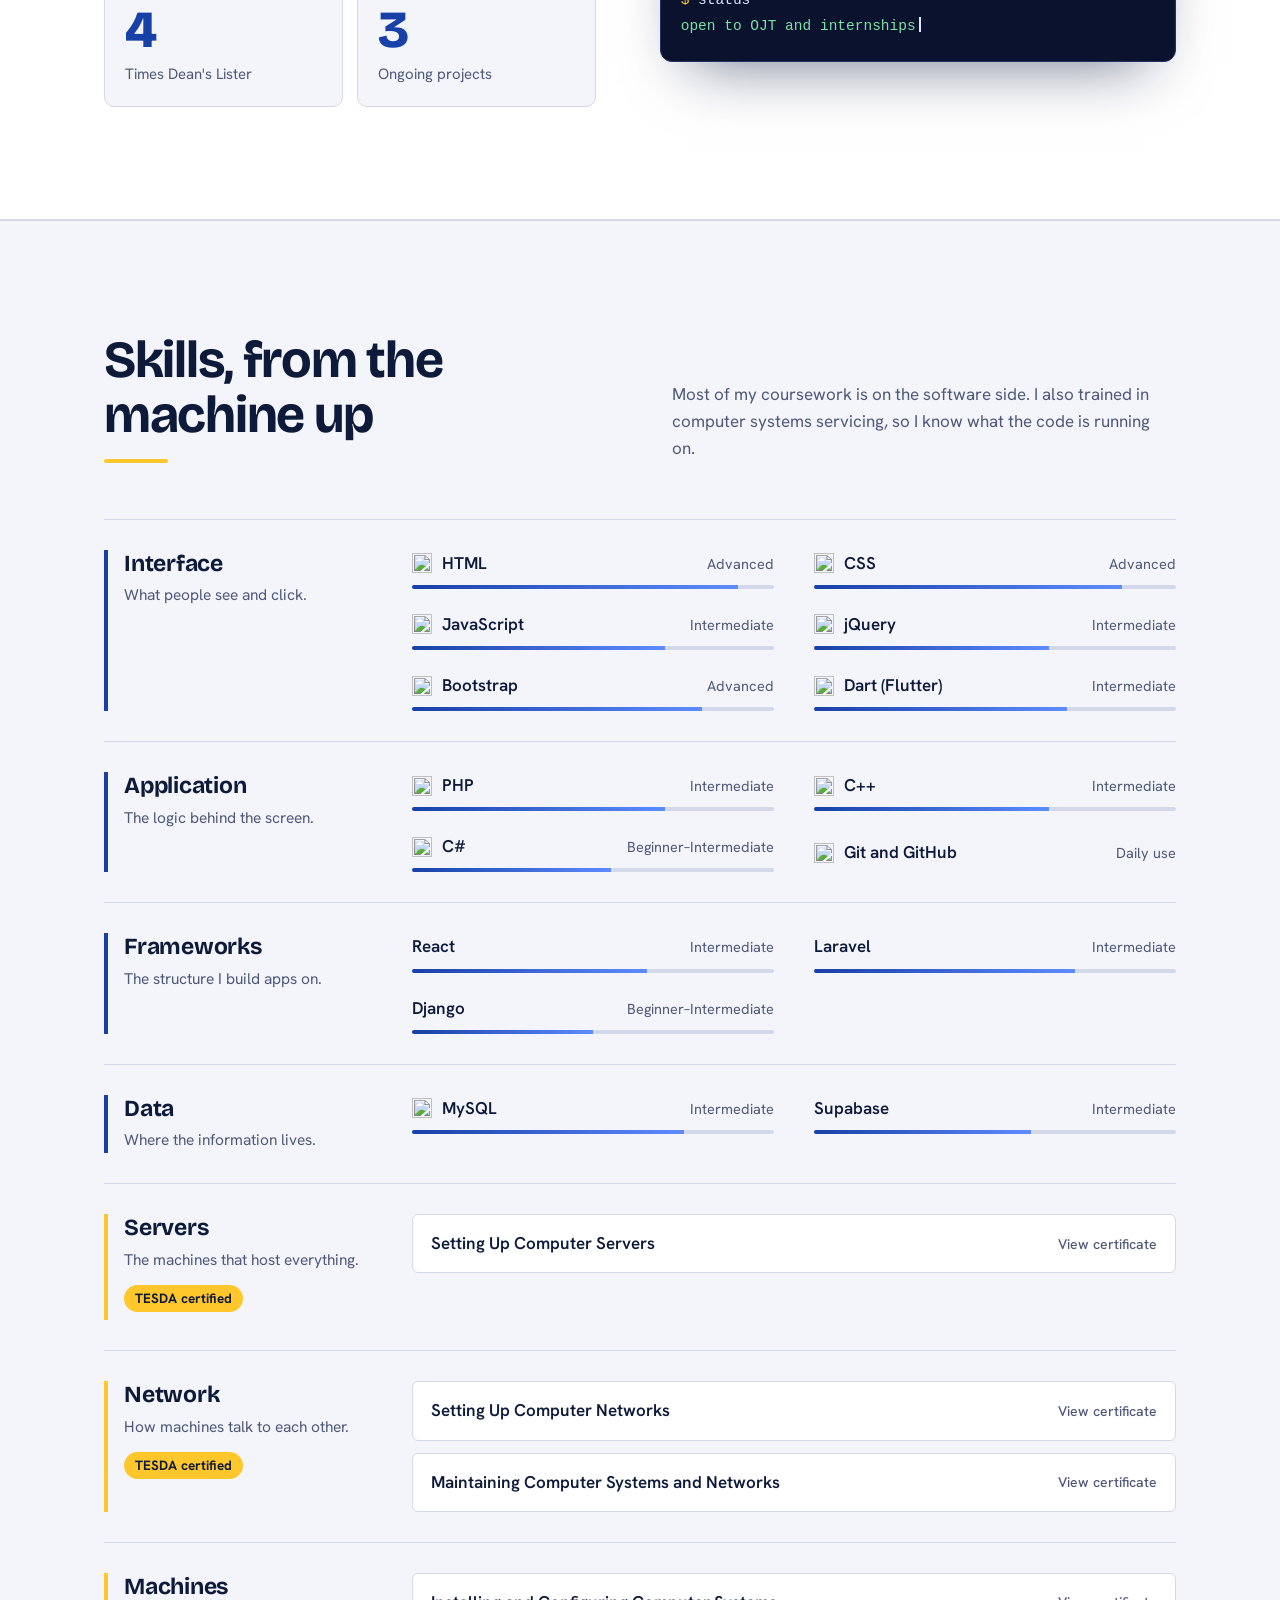
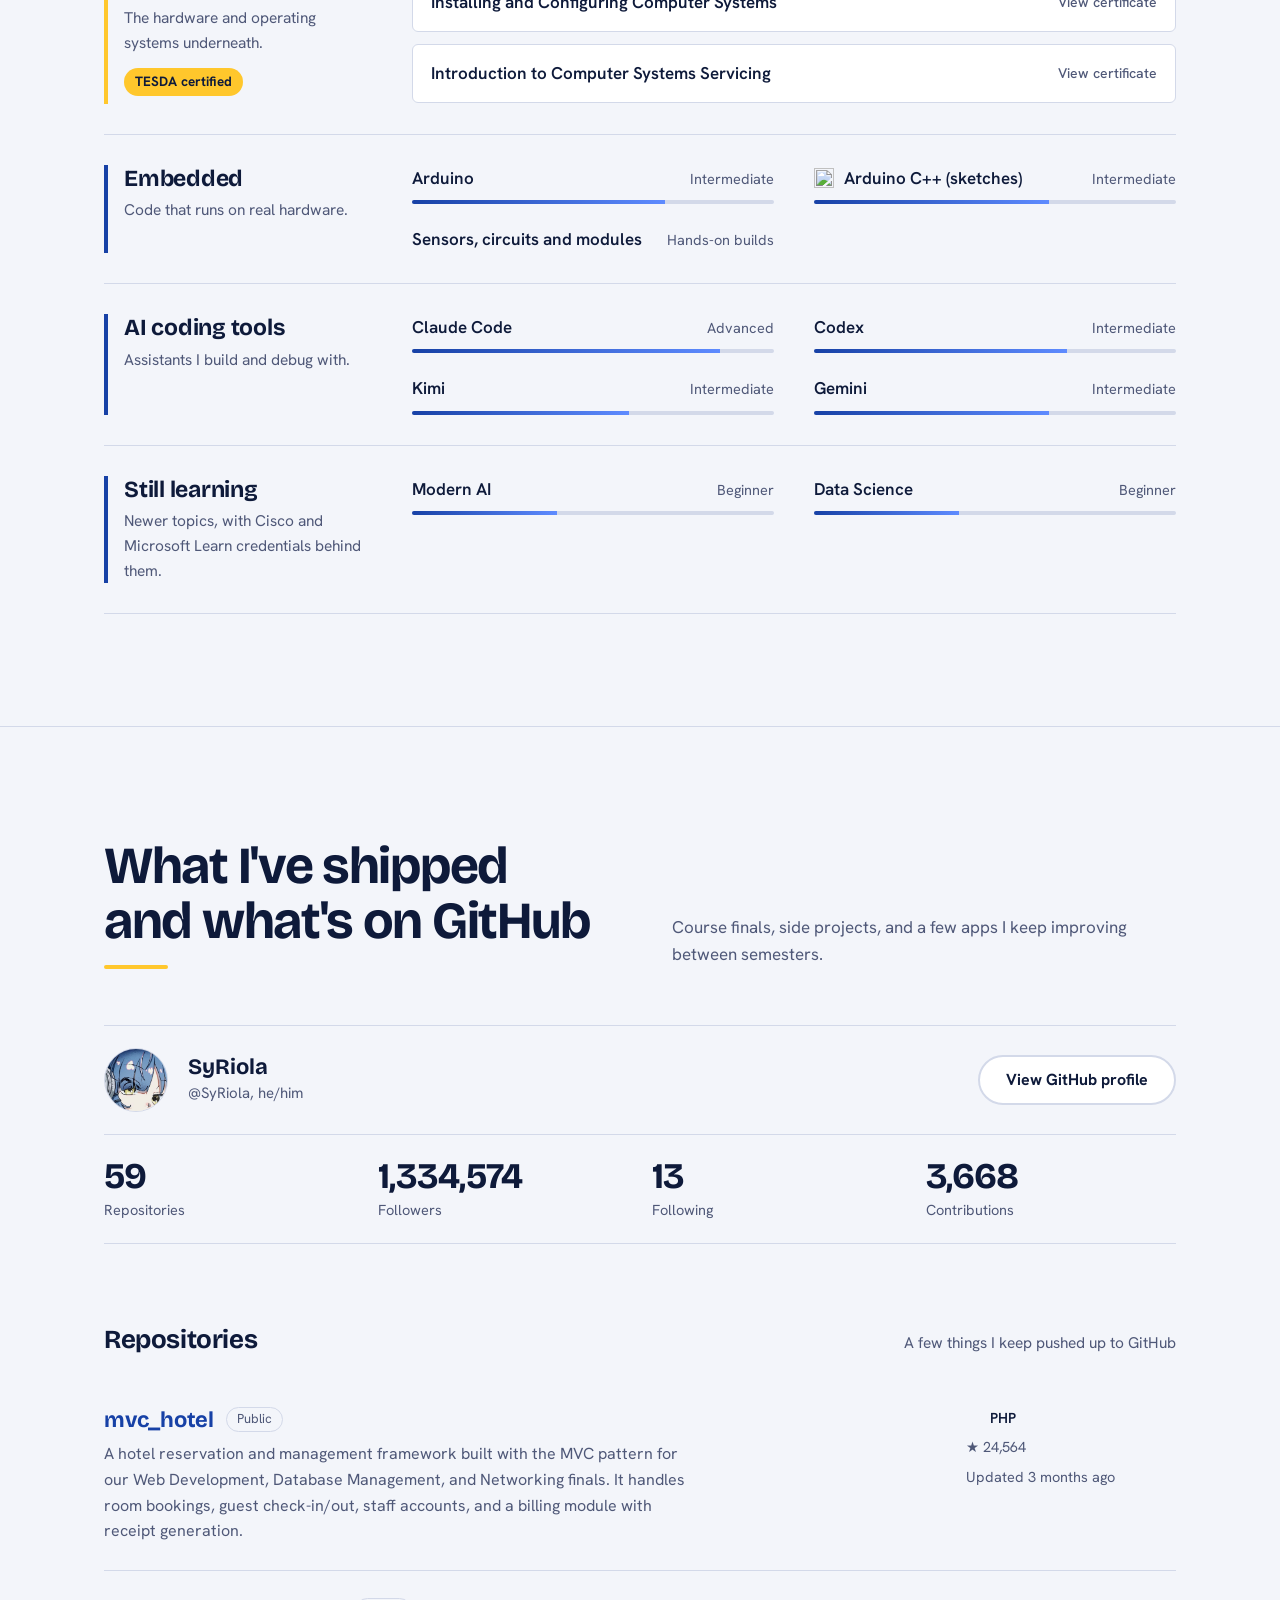
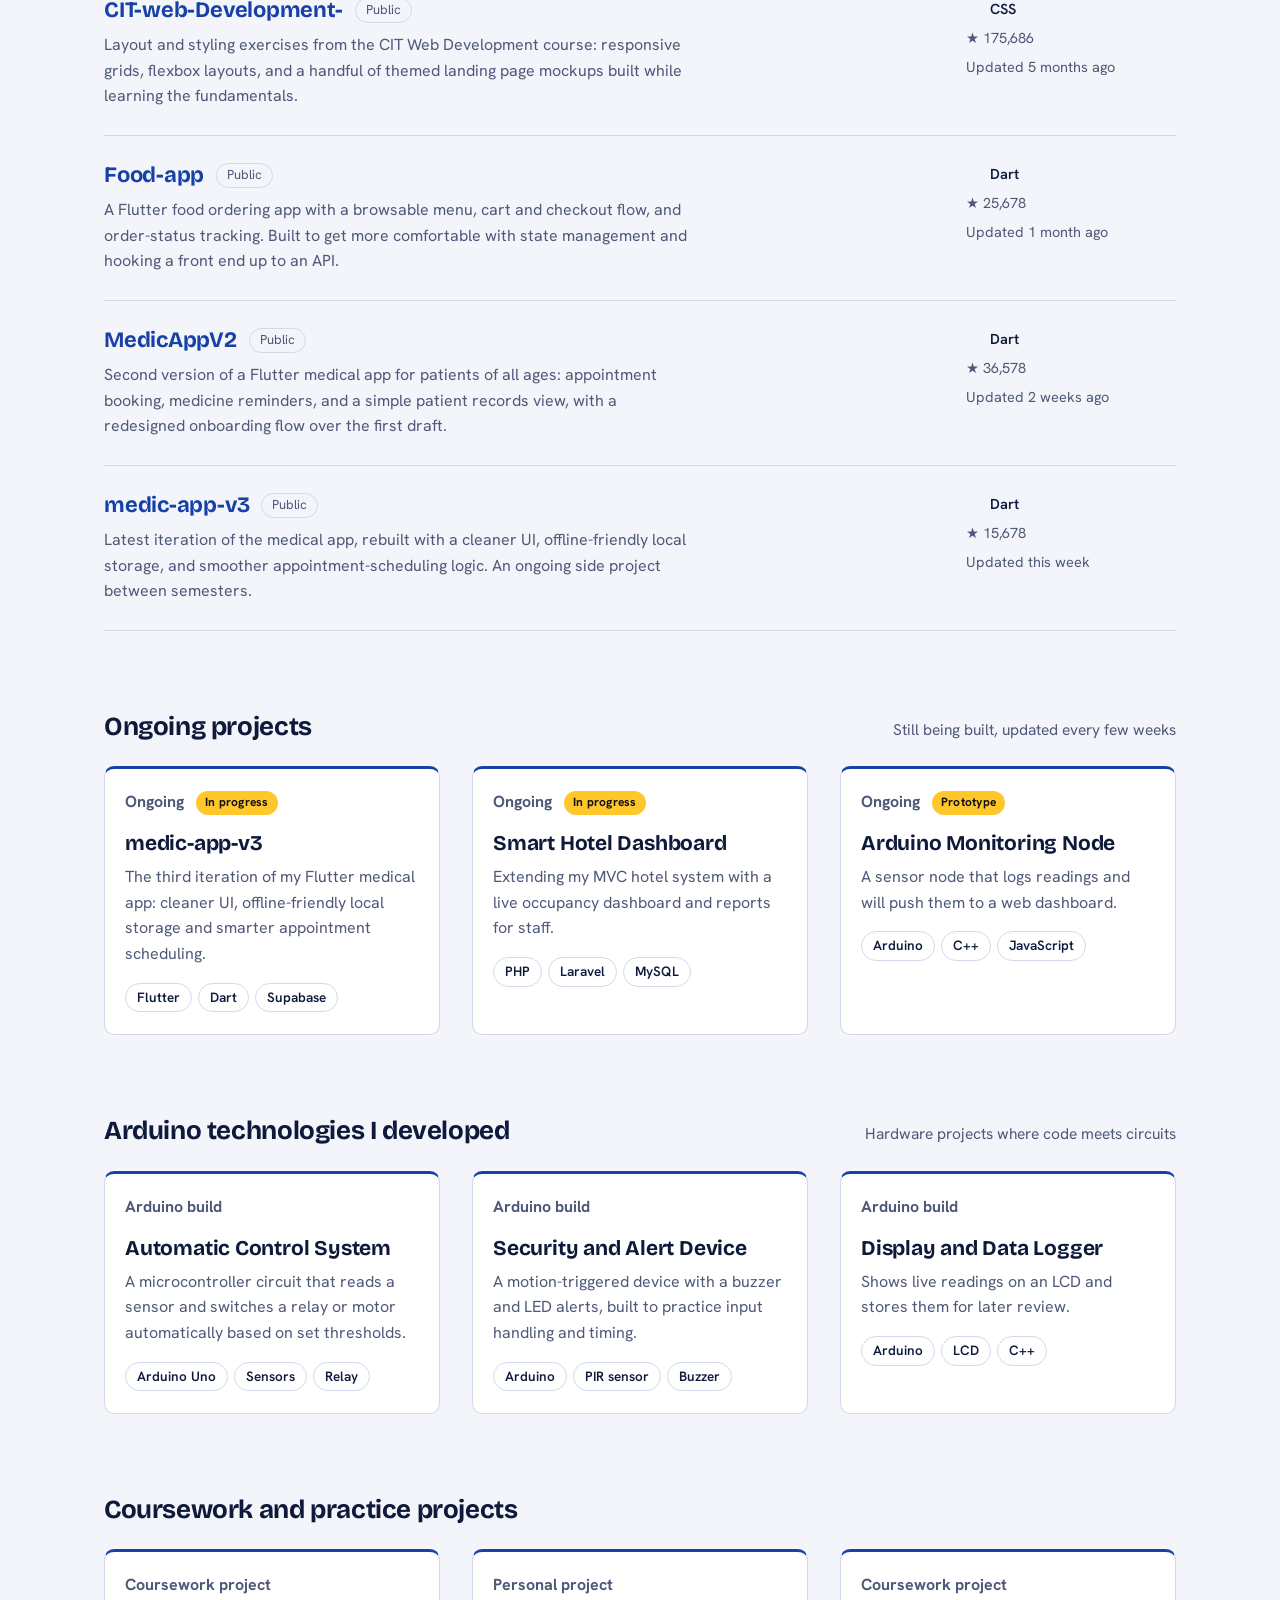
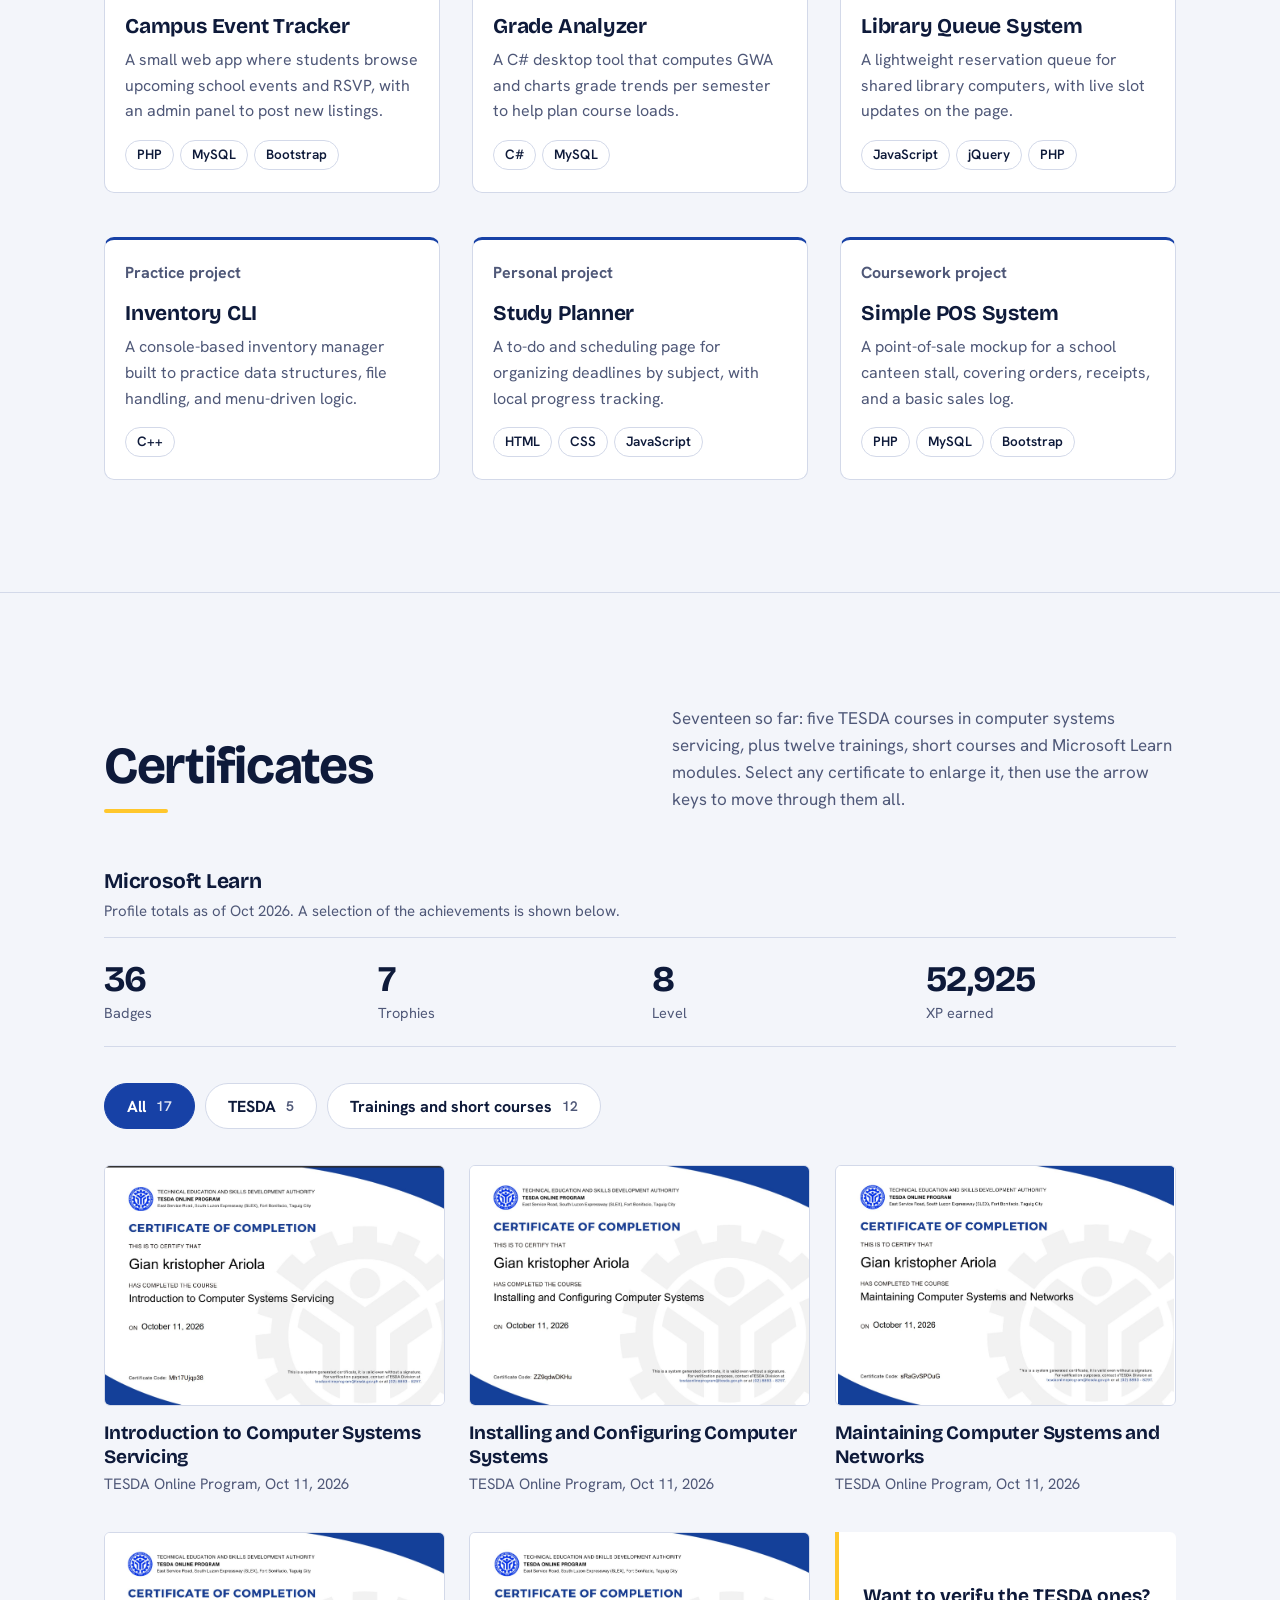
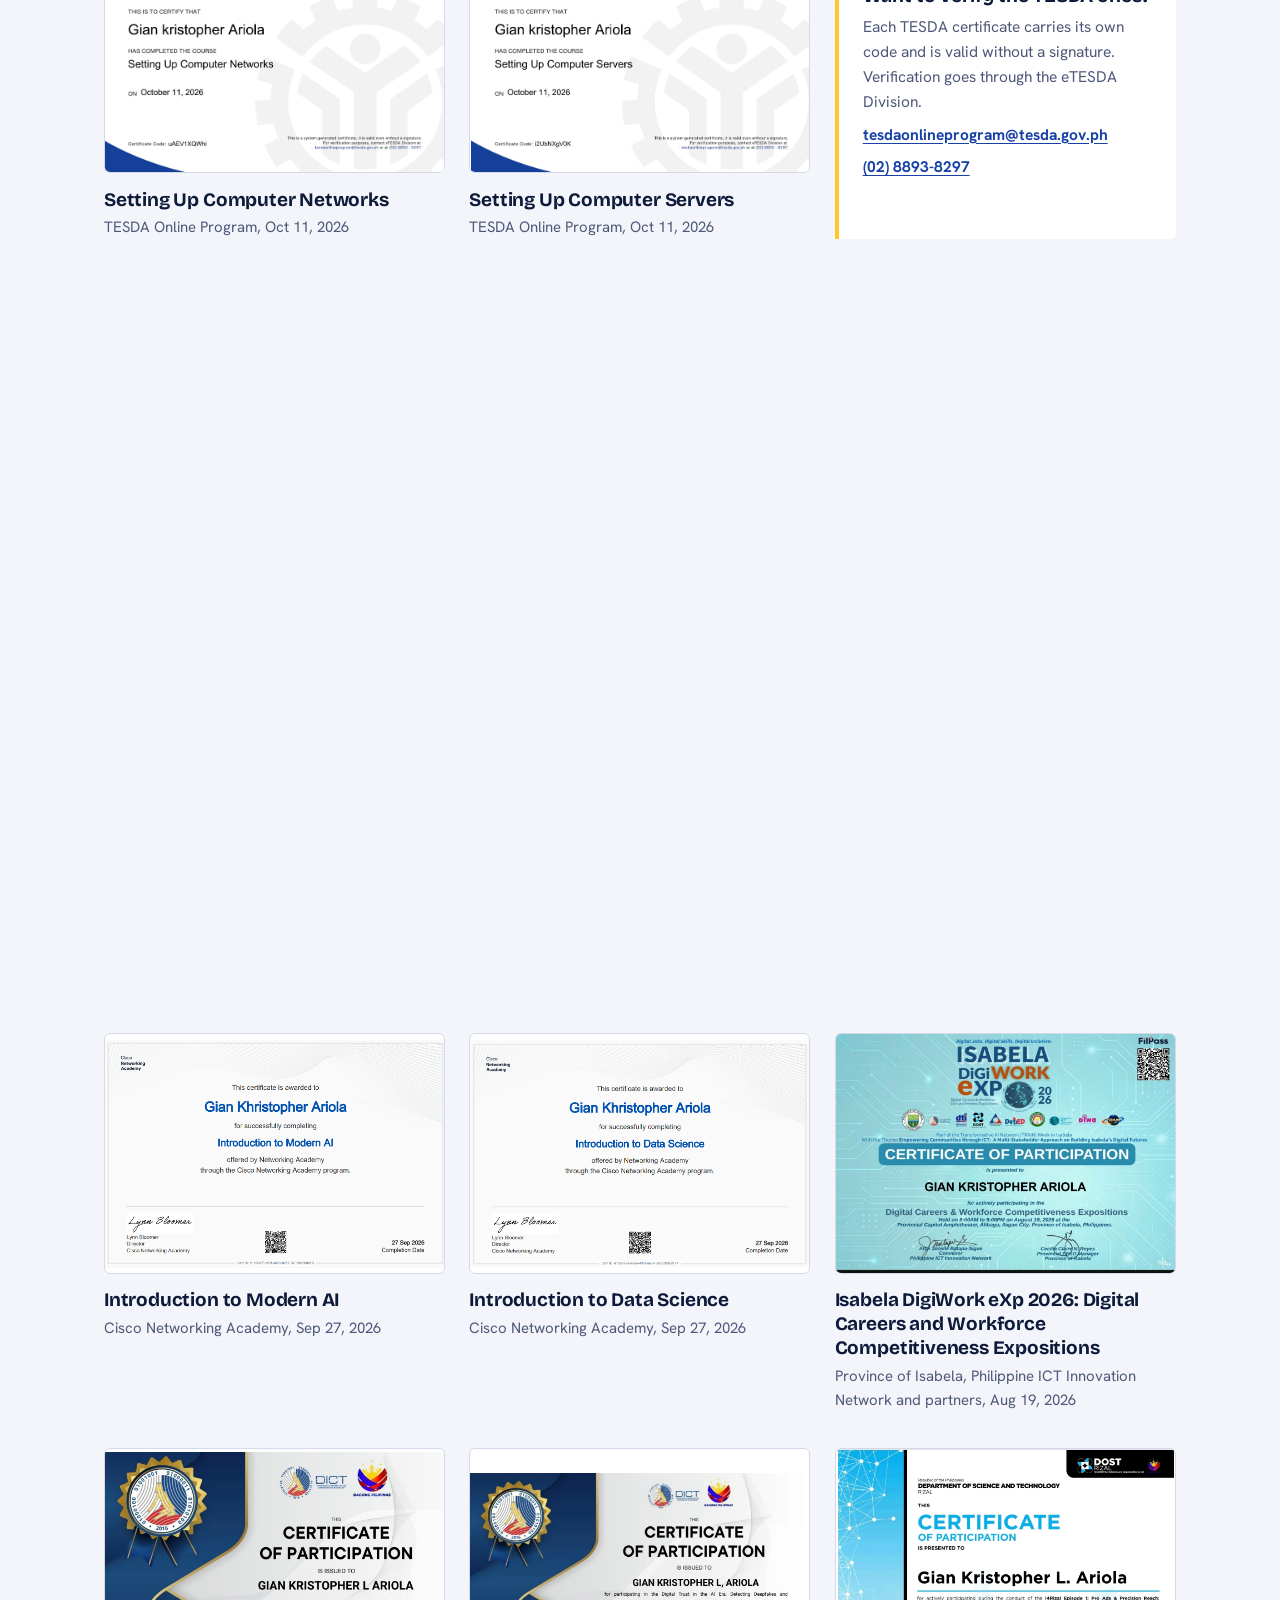
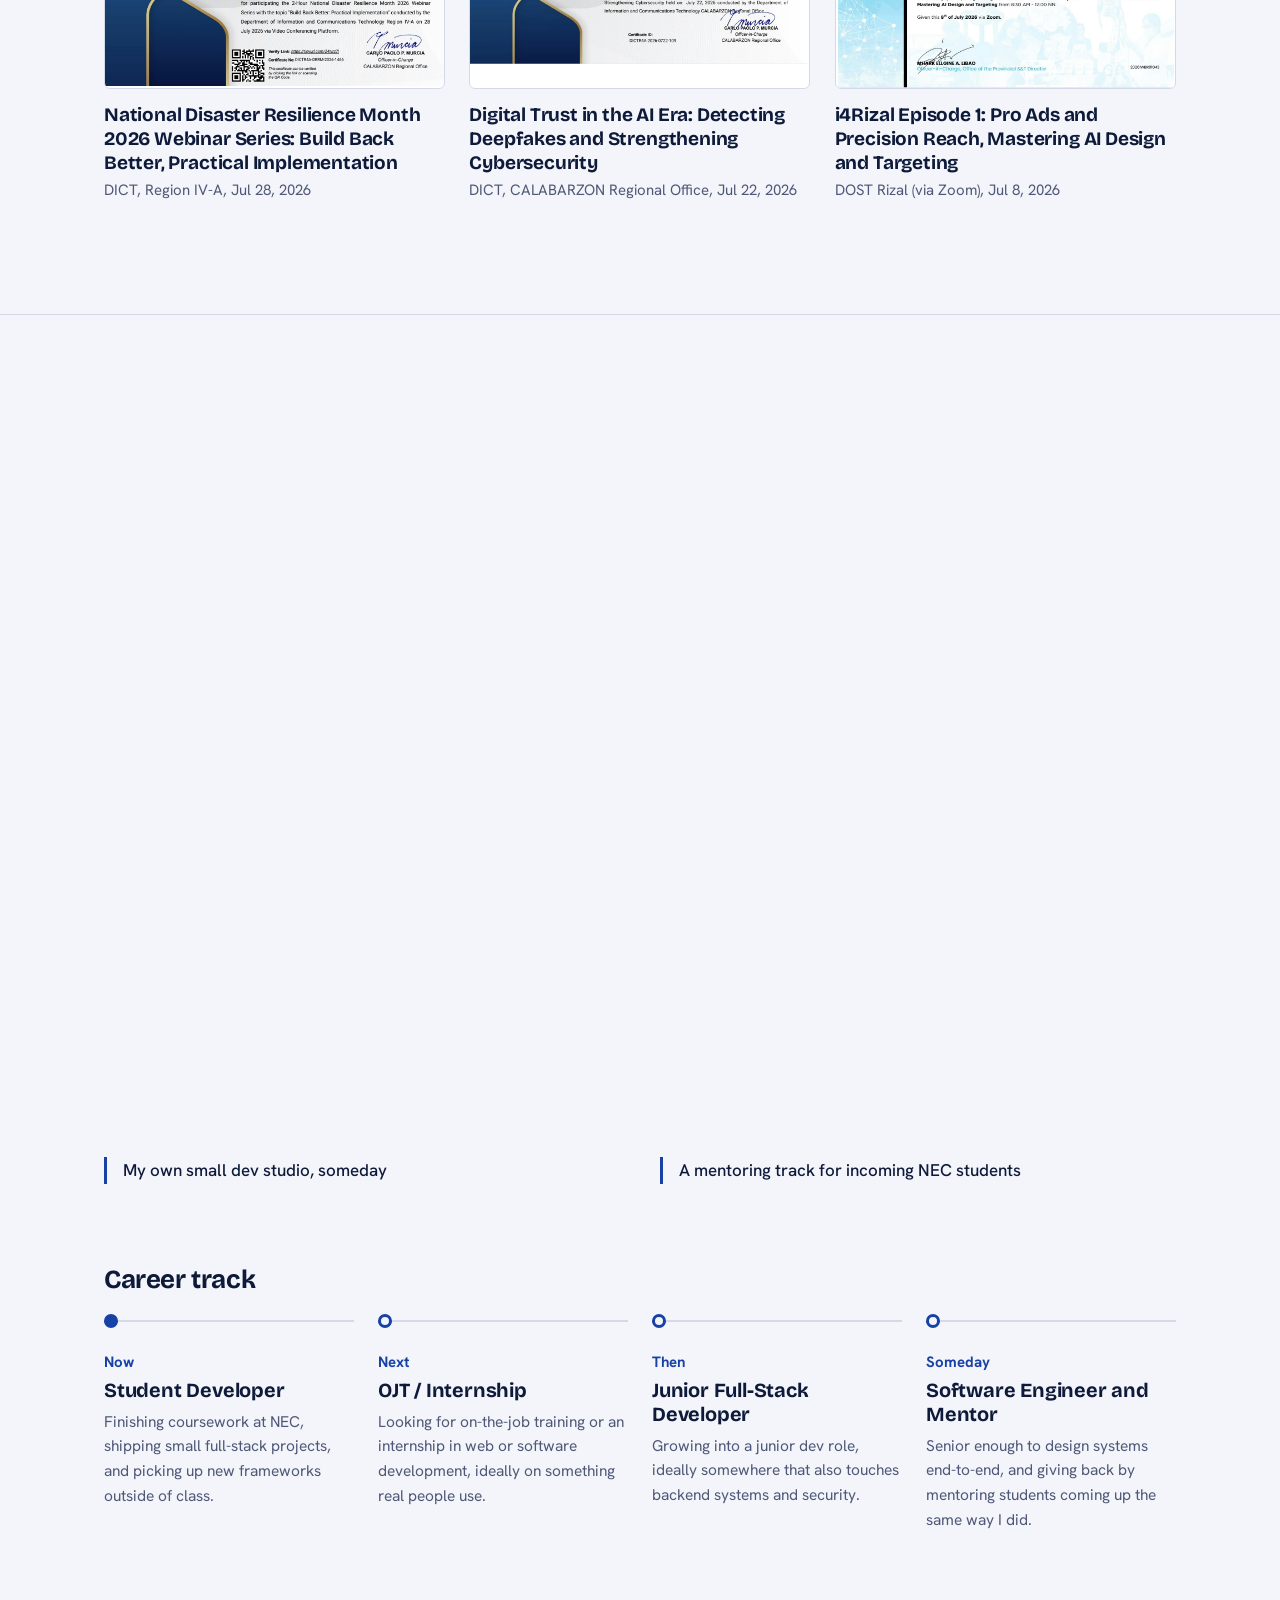
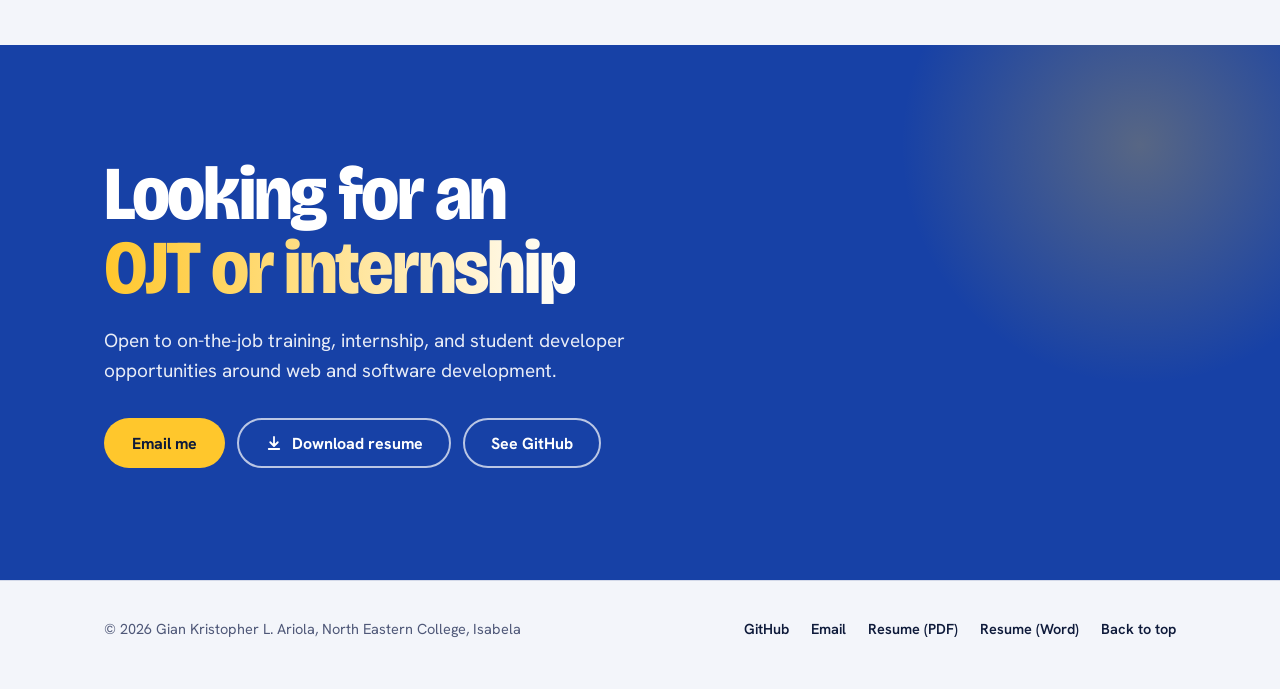
==== commit 7acf55d7: "Add files via upload" ====
--- a/index.html
+++ b/index.html
@@ -167,7 +167,7 @@
             <li class="skill"><span class="skill-name"><img src="https://cdn.jsdelivr.net/gh/devicons/devicon/icons/javascript/javascript-original.svg" alt="">JavaScript</span><span class="skill-level">Intermediate</span><span class="meter" style="--lvl:70%"></span></li>
             <li class="skill"><span class="skill-name"><img src="https://cdn.jsdelivr.net/gh/devicons/devicon/icons/jquery/jquery-original.svg" alt="">jQuery</span><span class="skill-level">Intermediate</span><span class="meter" style="--lvl:65%"></span></li>
             <li class="skill"><span class="skill-name"><img src="https://cdn.jsdelivr.net/gh/devicons/devicon/icons/bootstrap/bootstrap-original.svg" alt="">Bootstrap</span><span class="skill-level">Advanced</span><span class="meter" style="--lvl:80%"></span></li>
-            <li class="skill"><span class="skill-name"><img src="https://cdn.jsdelivr.net/gh/devicons/devicon/icons/dart/dart-original.svg" alt="">Dart (Flutter)</span><span class="skill-level">Used in 3 apps</span></li>
+            <li class="skill"><span class="skill-name"><img src="https://cdn.jsdelivr.net/gh/devicons/devicon/icons/dart/dart-original.svg" alt="">Dart (Flutter)</span><span class="skill-level">Intermediate</span><span class="meter" style="--lvl:70%"></span></li>
           </ul>
         </div>
 
@@ -203,7 +203,7 @@
           </div>
           <ul class="skill-list">
             <li class="skill"><span class="skill-name"><img src="https://cdn.jsdelivr.net/gh/devicons/devicon/icons/mysql/mysql-original.svg" alt="">MySQL</span><span class="skill-level">Intermediate</span><span class="meter" style="--lvl:75%"></span></li>
-            <li class="skill"><span class="skill-name"><img src="https://cdn.jsdelivr.net/gh/devicons/devicon/icons/supabase/supabase-original.svg" alt="" onerror="this.style.display='none'">Supabase</span><span class="skill-level">Postgres backend</span></li>
+            <li class="skill"><span class="skill-name"><img src="https://cdn.jsdelivr.net/gh/devicons/devicon/icons/supabase/supabase-original.svg" alt="" onerror="this.style.display='none'">Supabase</span><span class="skill-level">Intermediate</span><span class="meter" style="--lvl:60%"></span></li>
           </ul>
         </div>
 
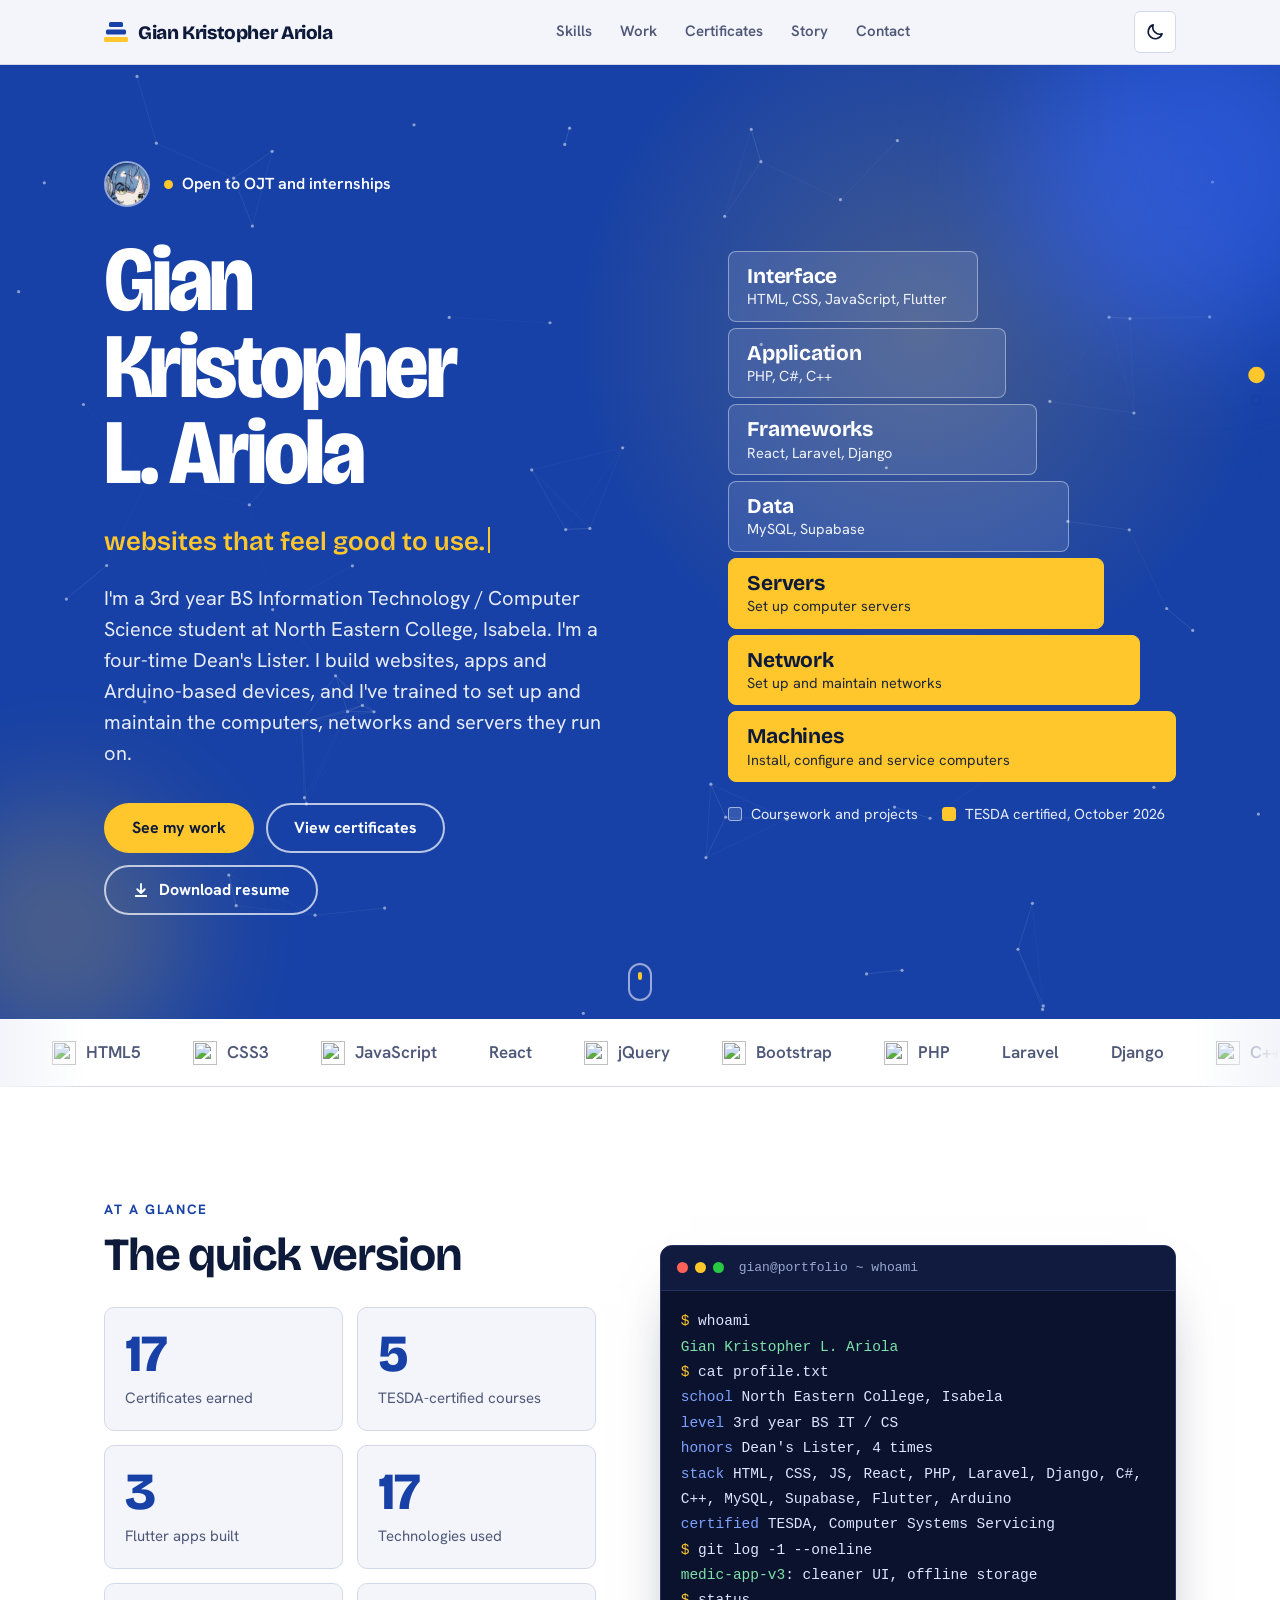
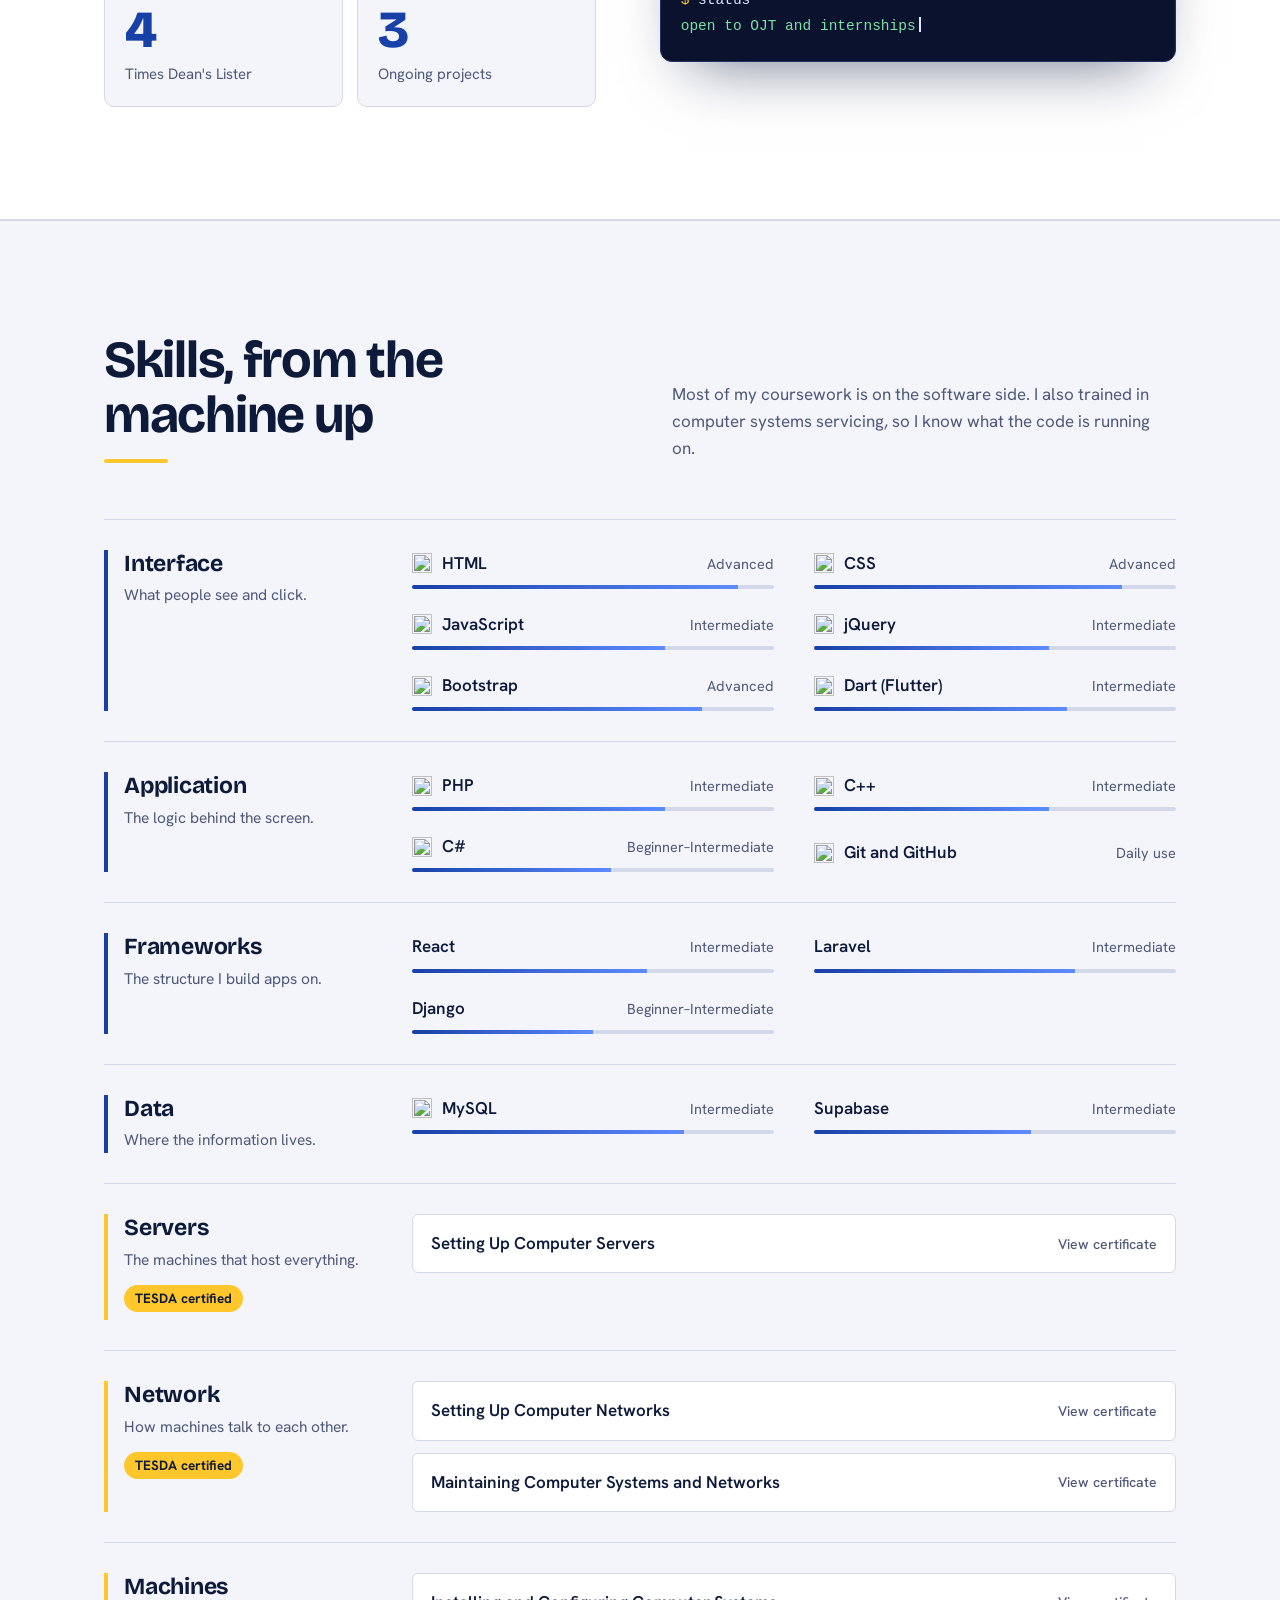
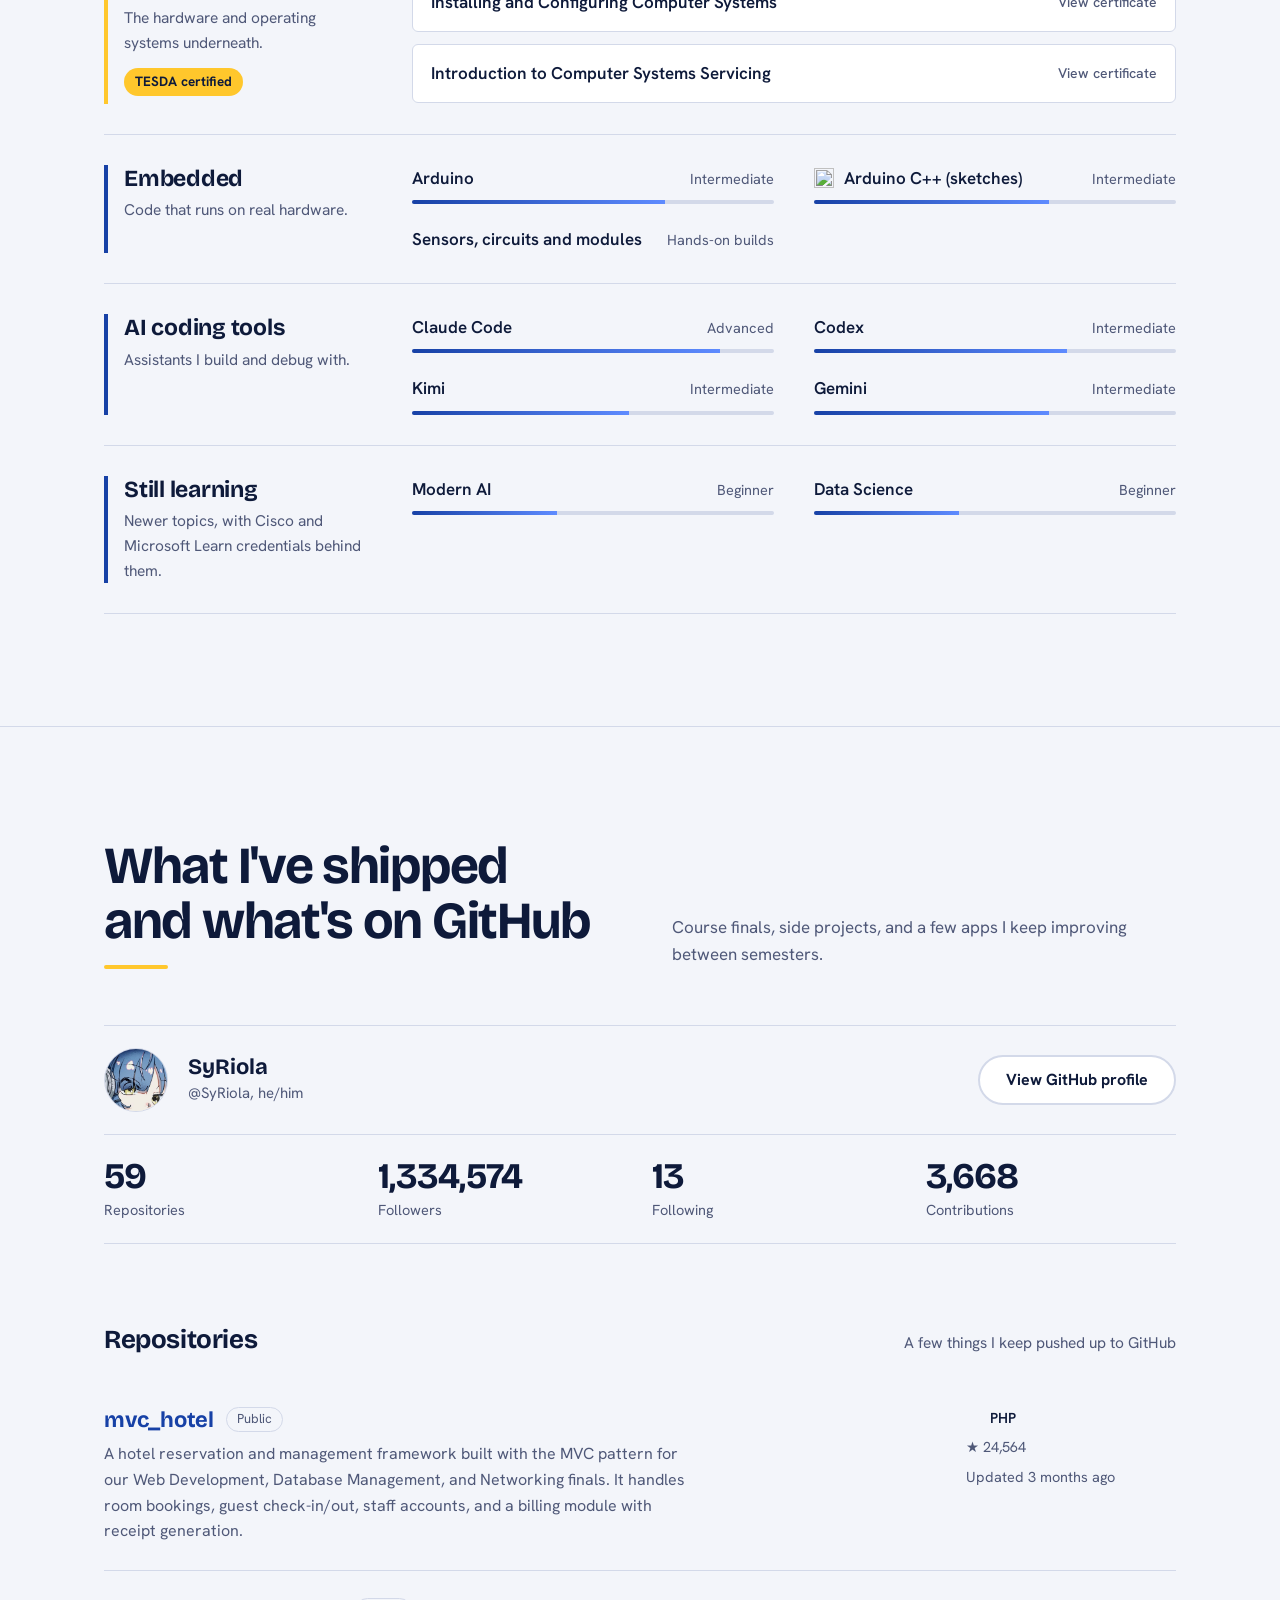
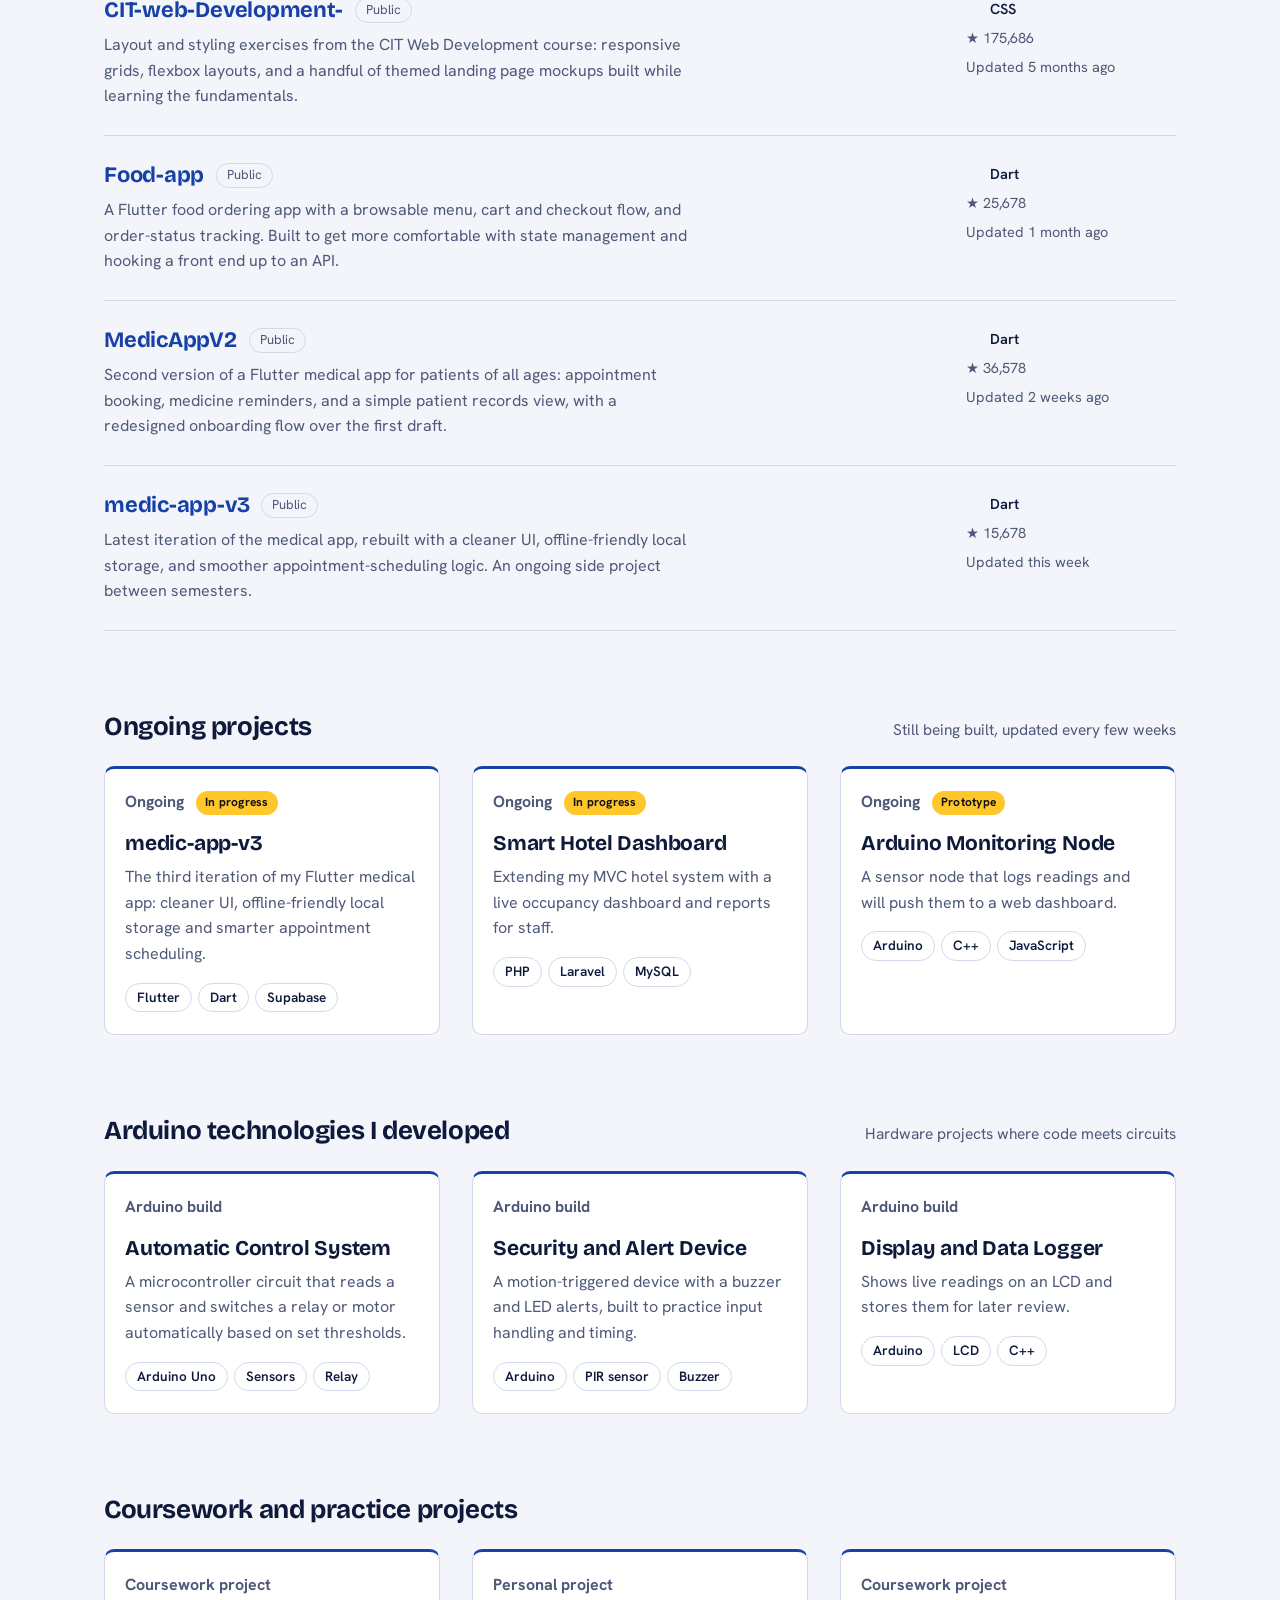
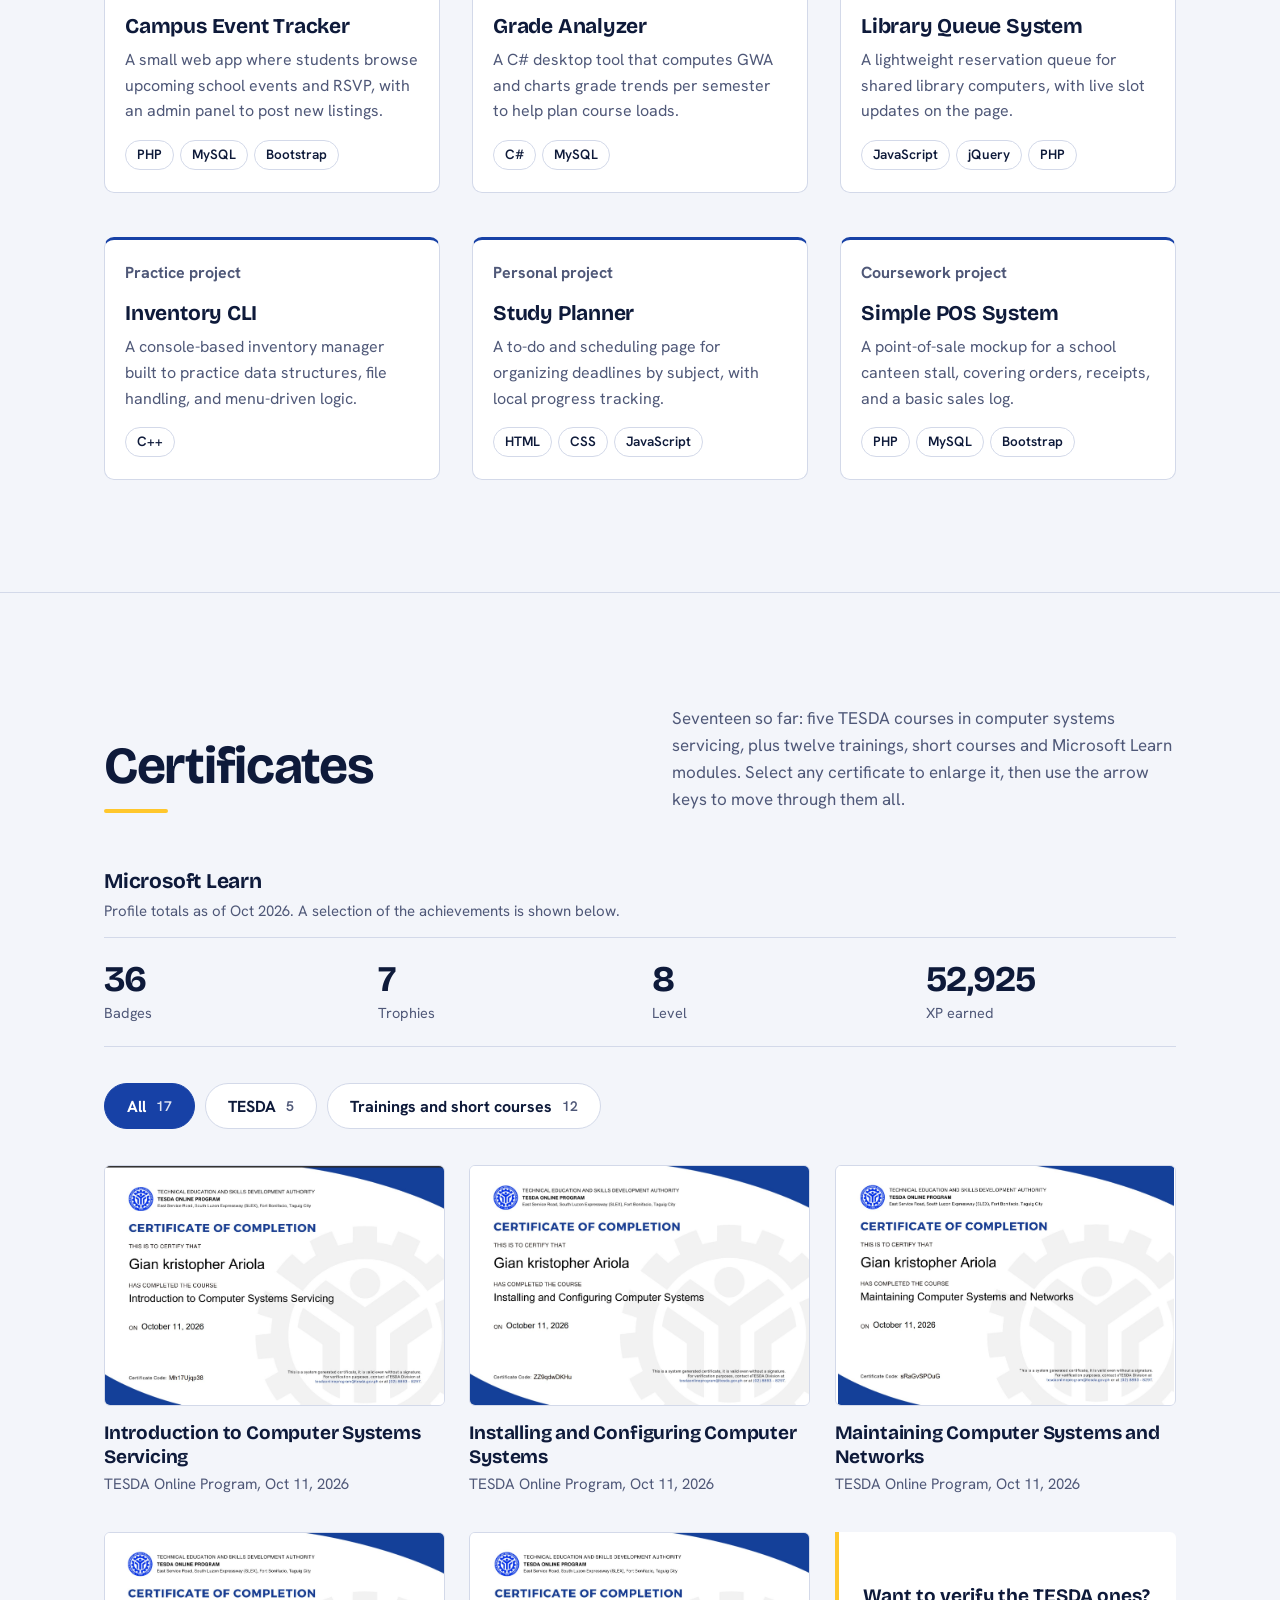
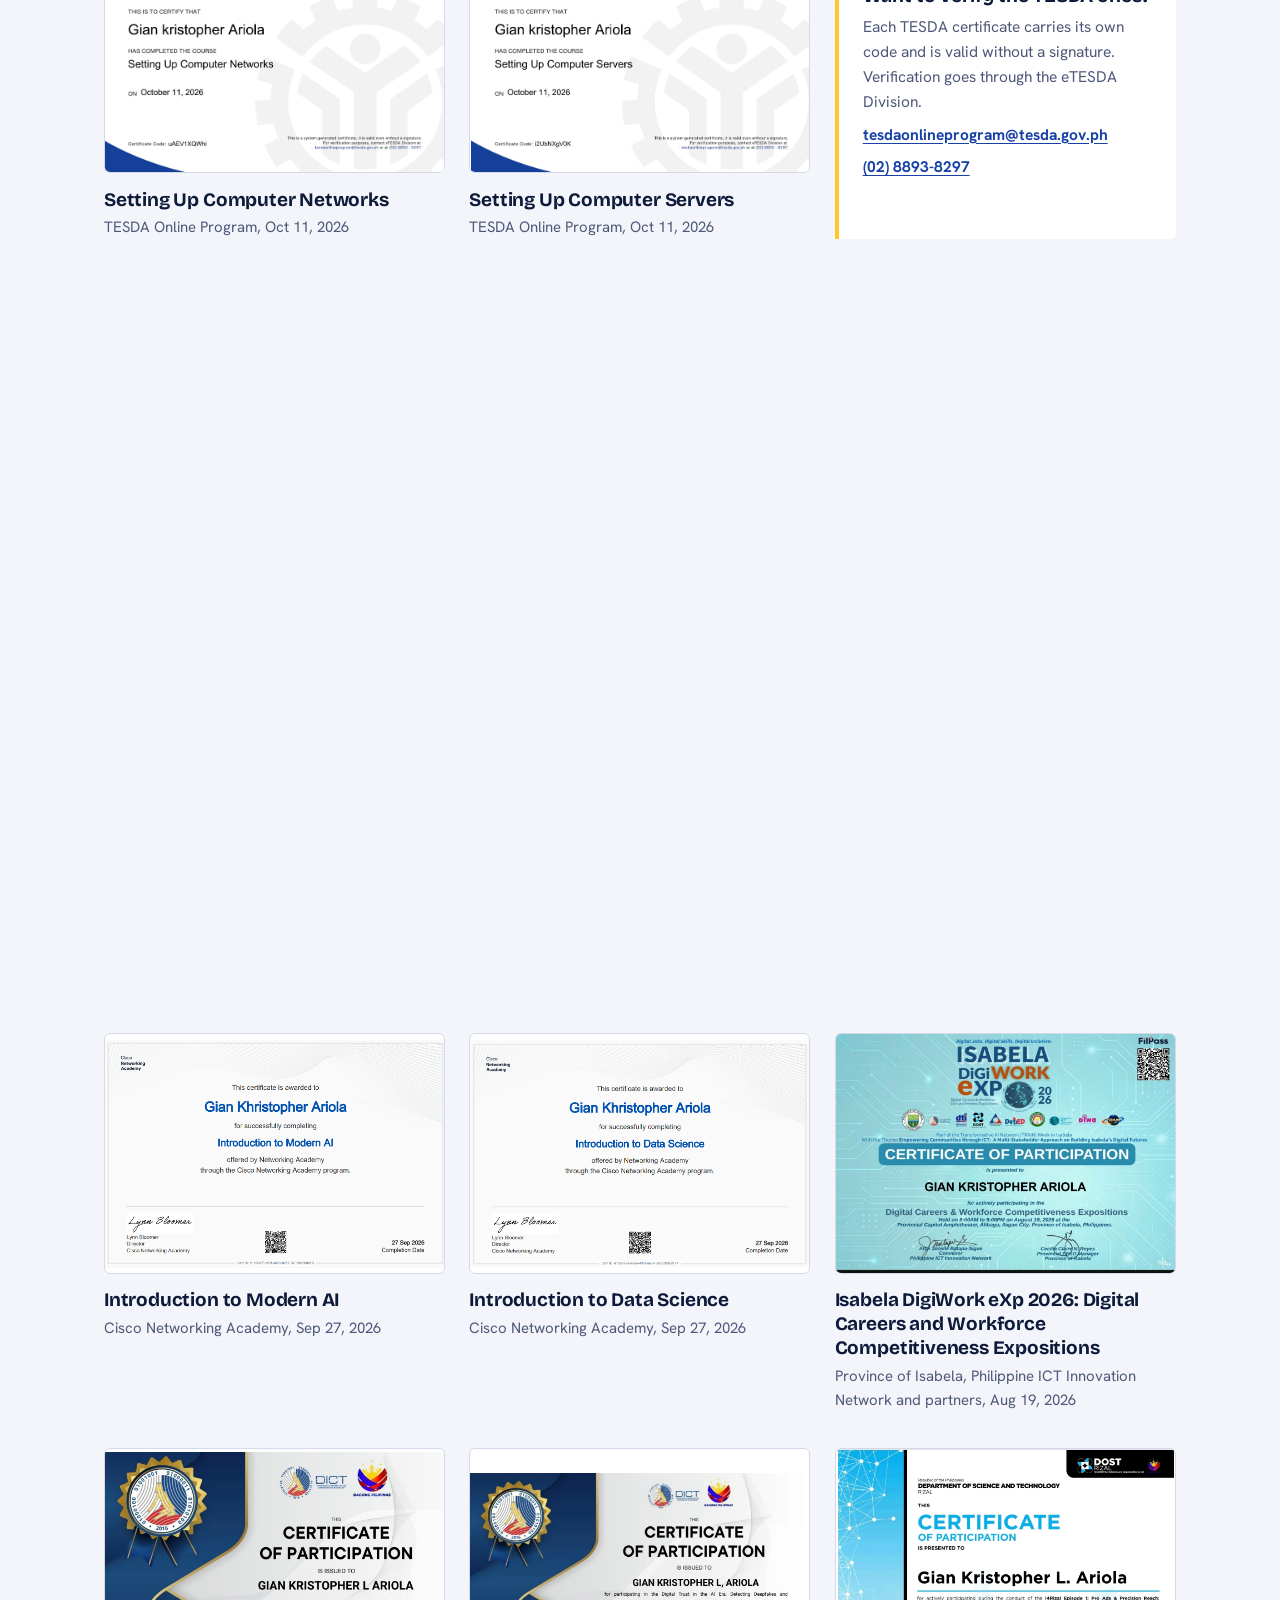
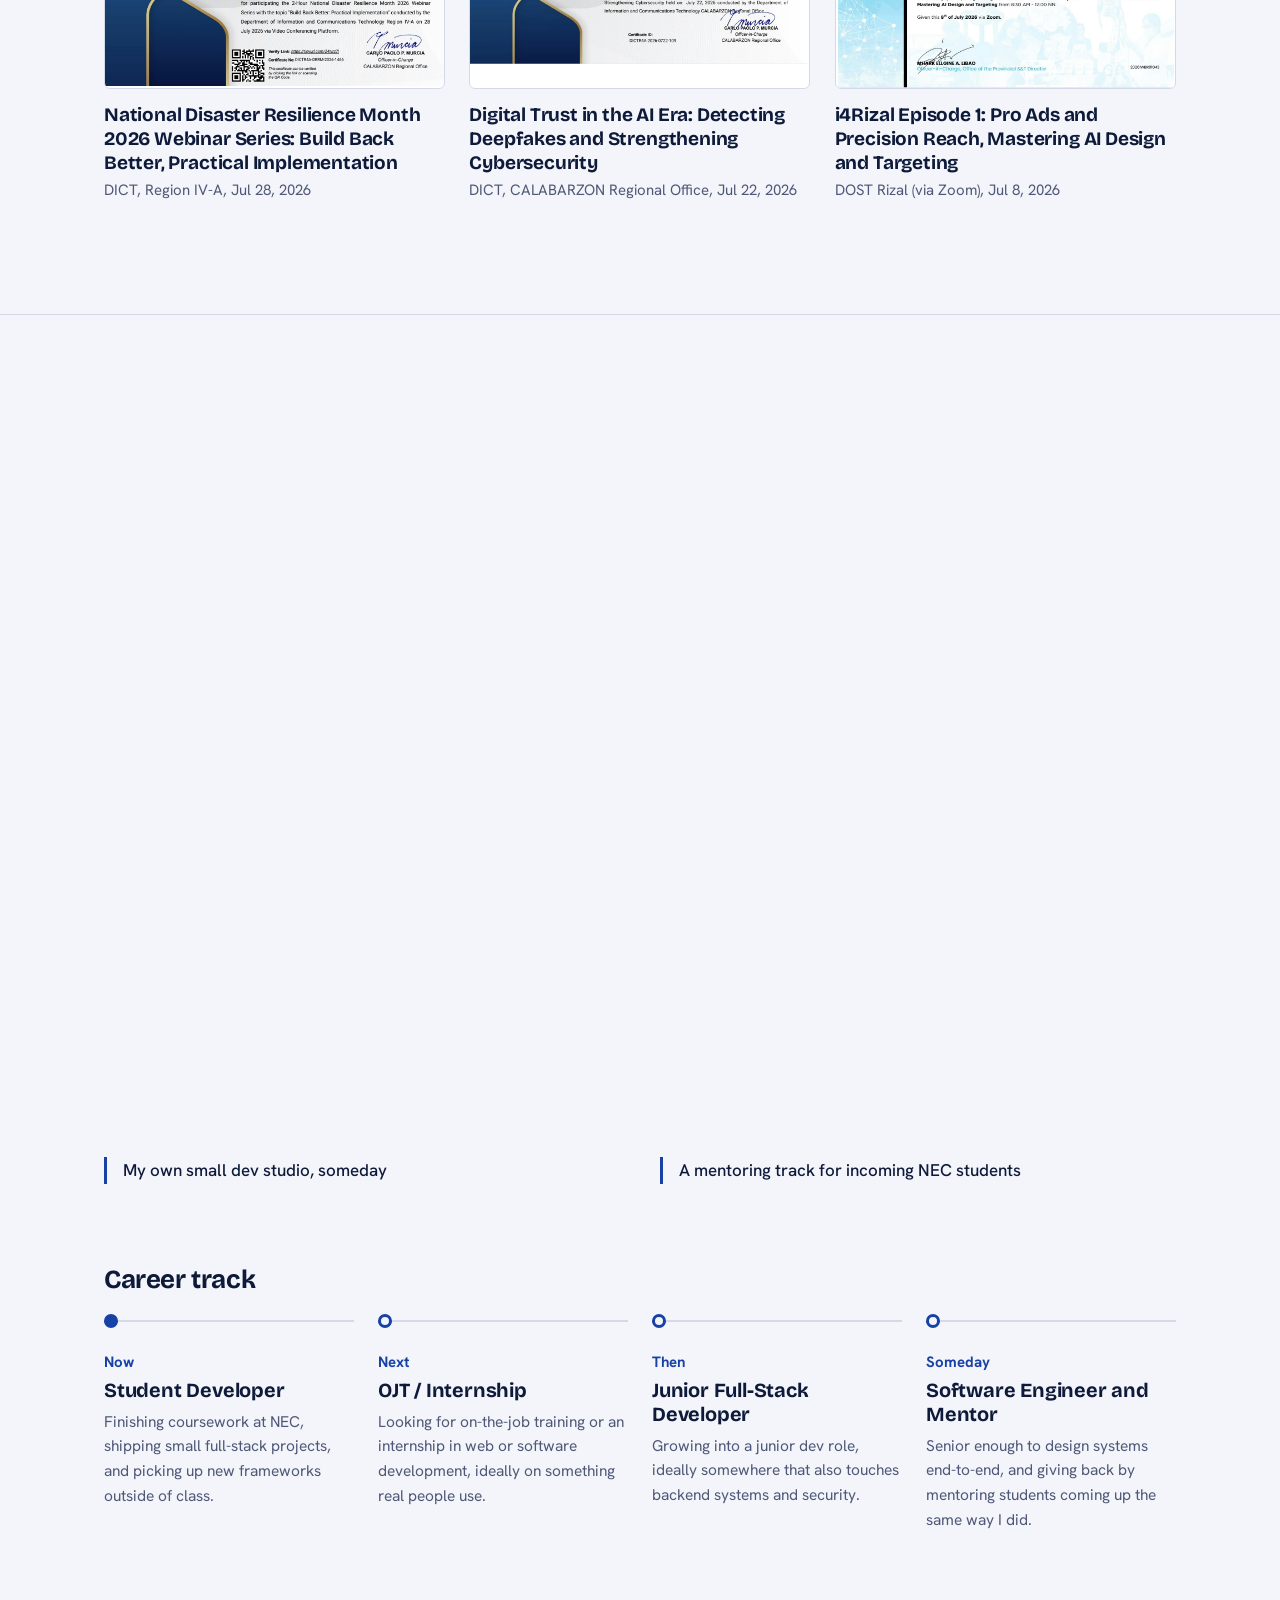
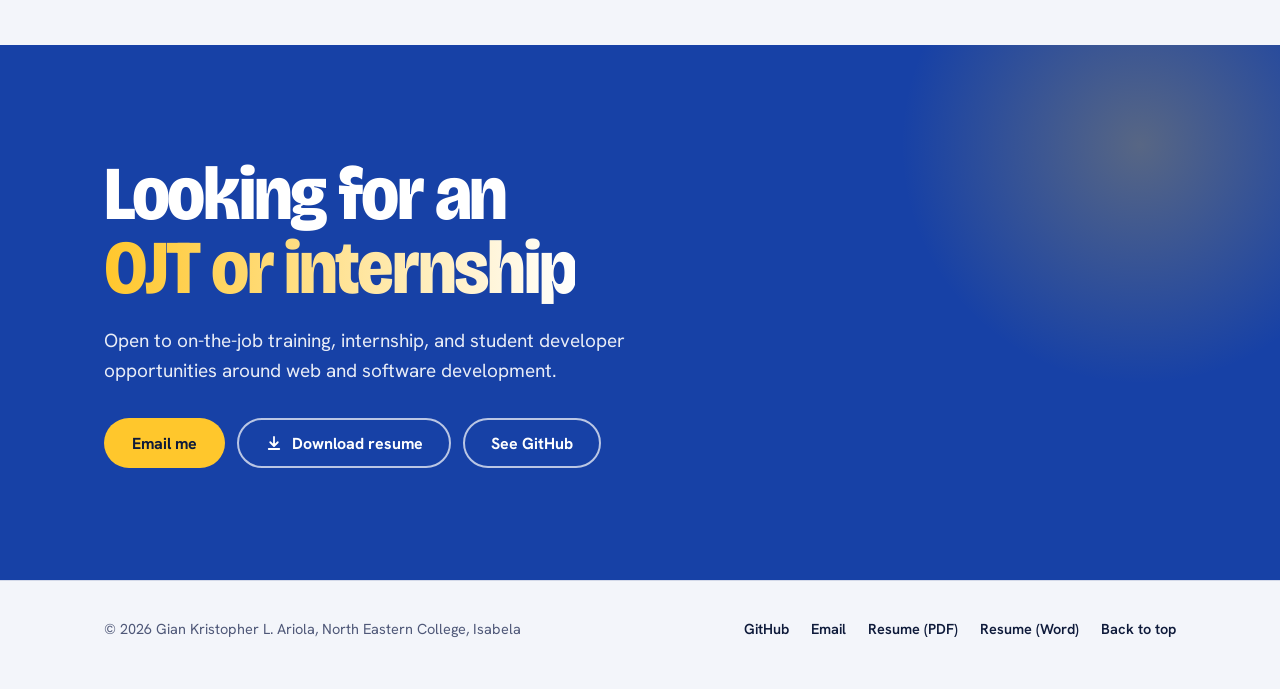
==== commit 3d0c8554: "Update name from Gian Ariola to Gian Kristopher Ariola" ====
--- a/index.html
+++ b/index.html
@@ -26,7 +26,7 @@
         <rect x="2" y="7.5" width="20" height="5" rx="1.5" fill="var(--accent)"/>
         <rect x="0" y="15" width="24" height="5" rx="1.5" fill="var(--signal)"/>
       </svg>
-      Gian Ariola
+      Gian Kristopher Ariola
     </a>
     <nav class="nav" id="nav" aria-label="Main">
       <a href="#skills">Skills</a>
